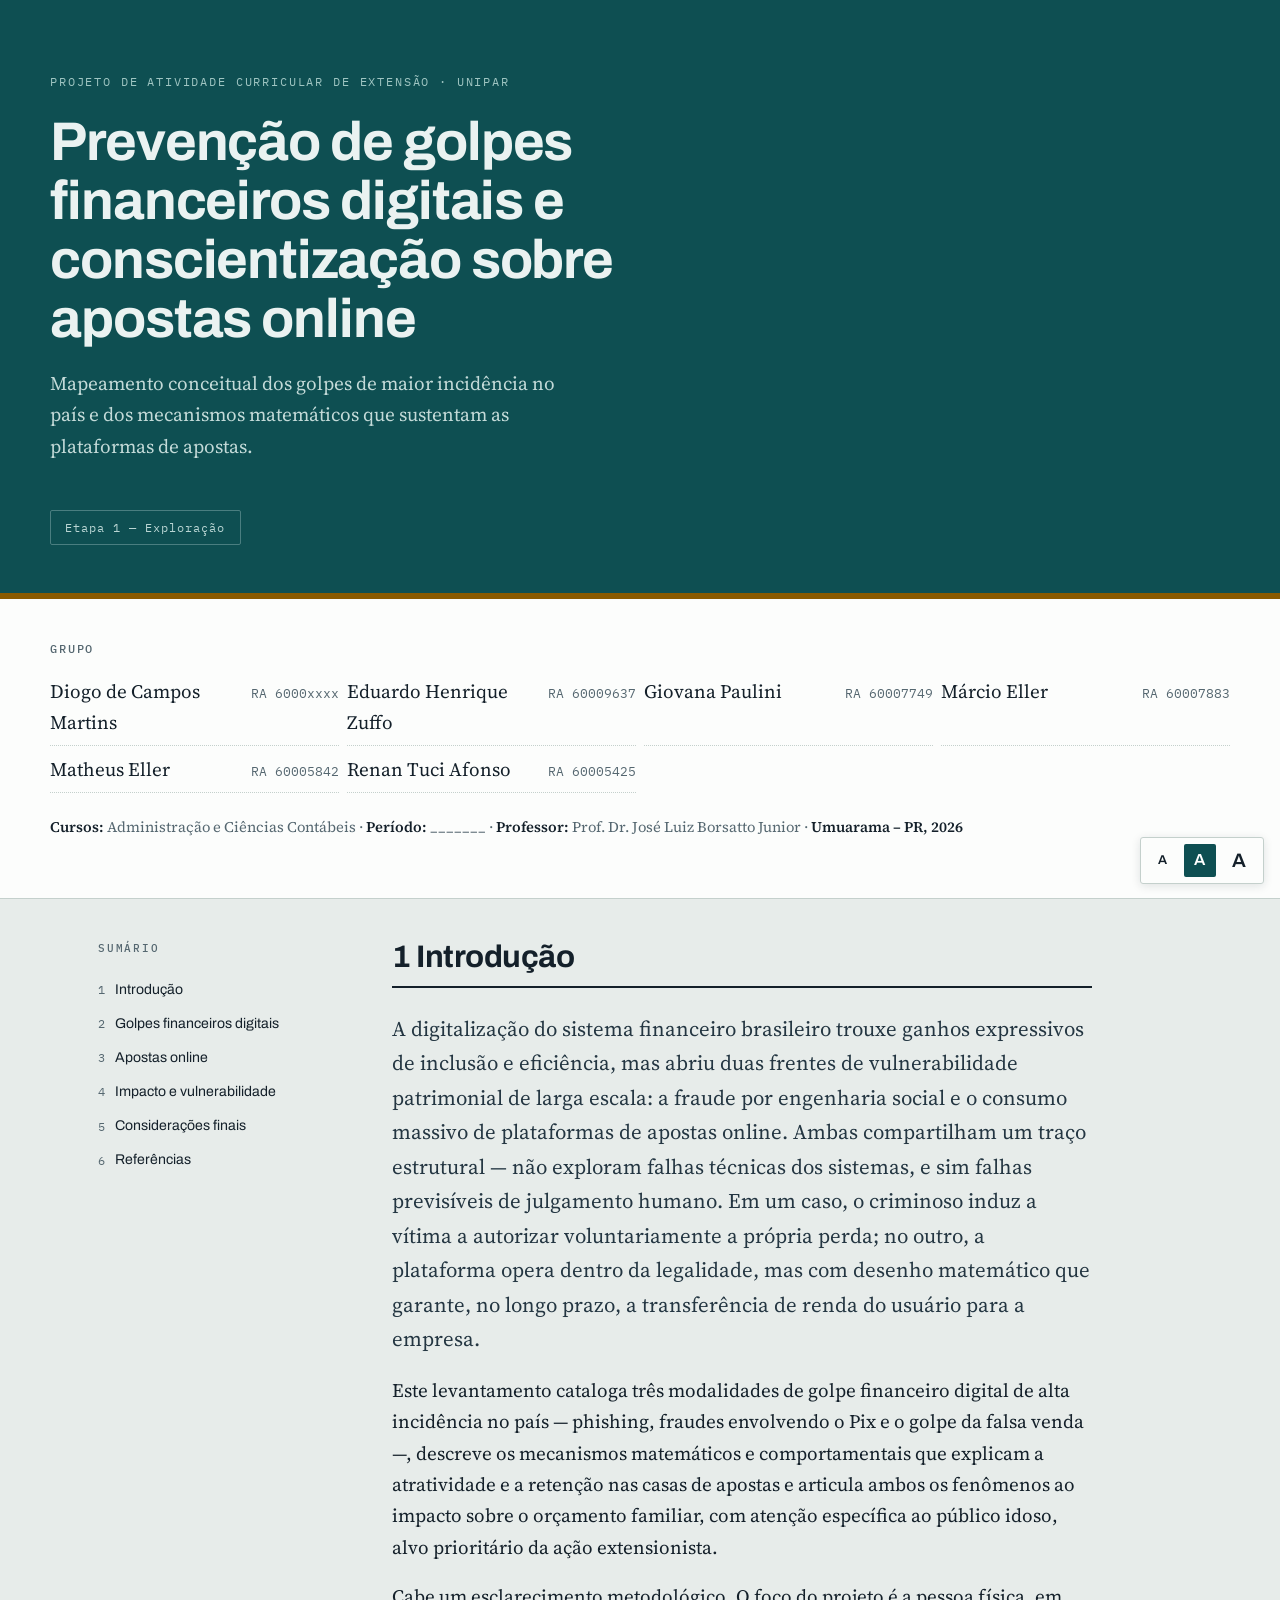
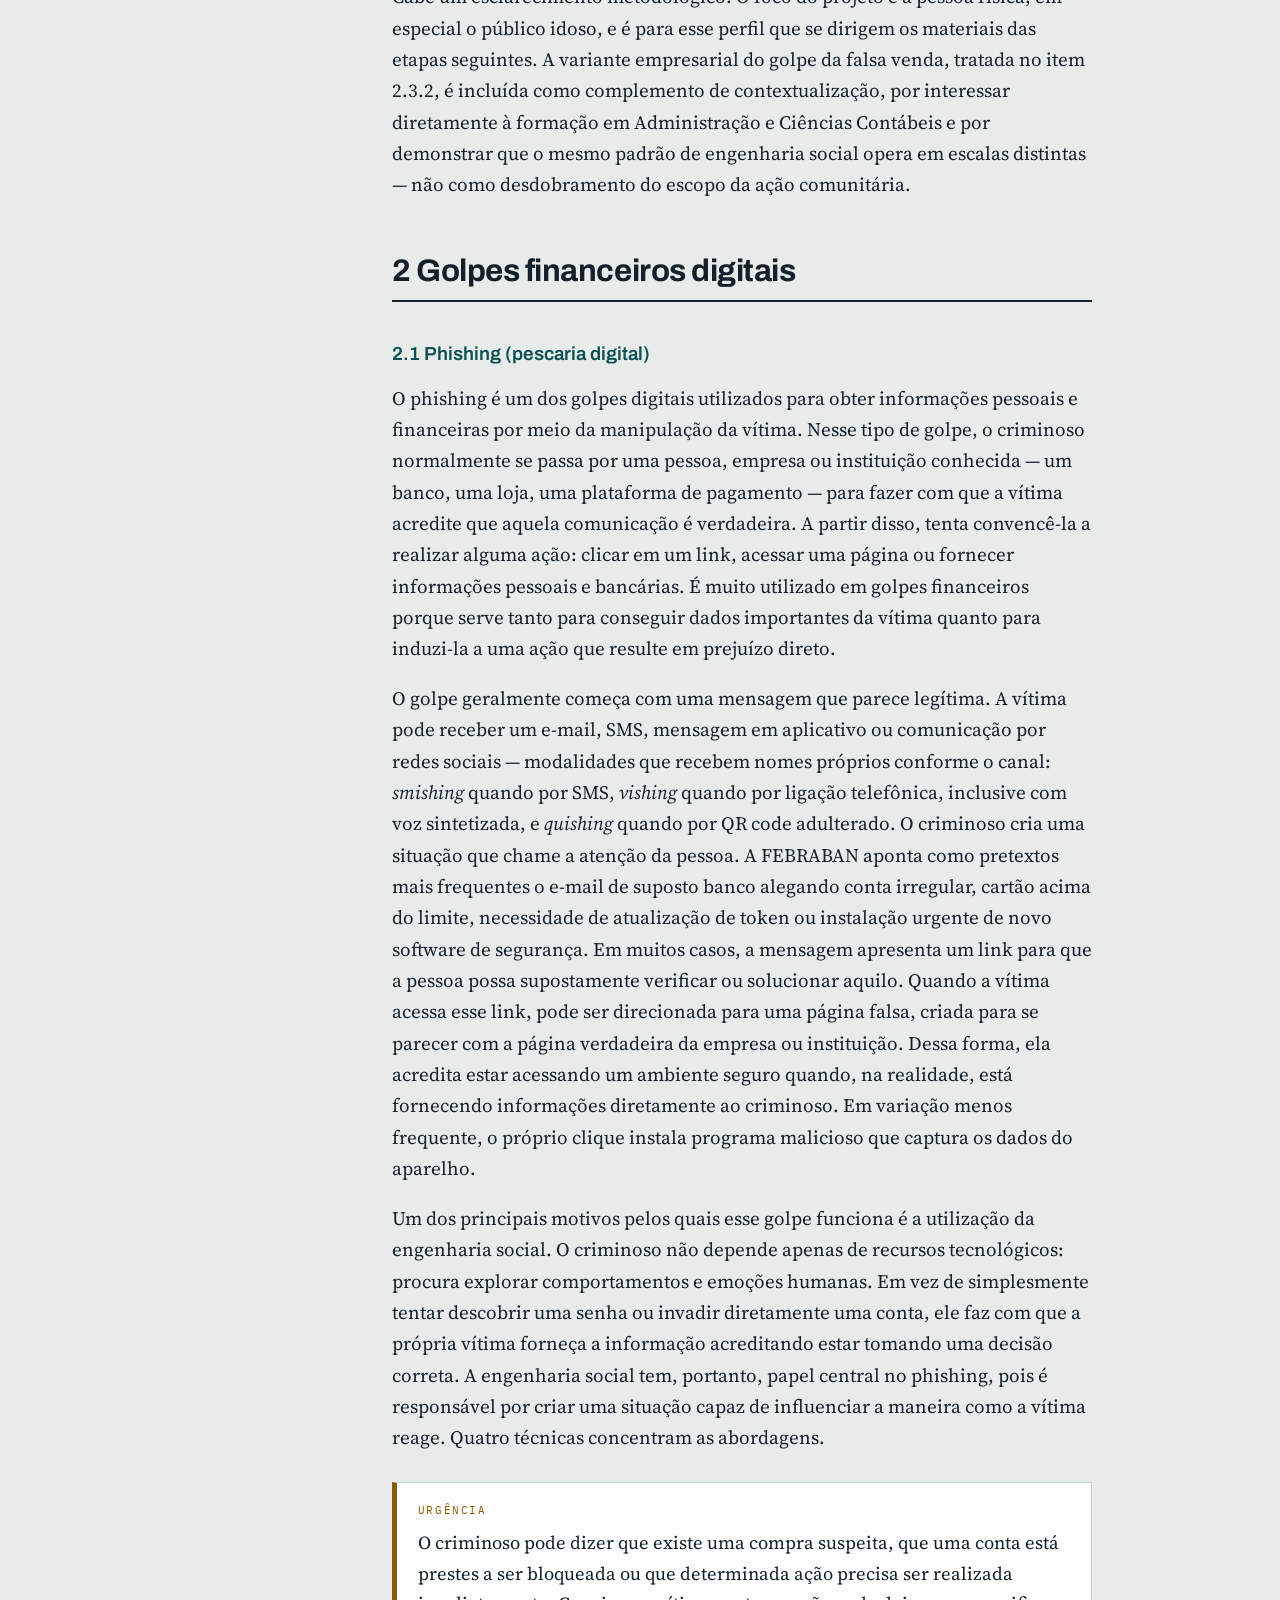
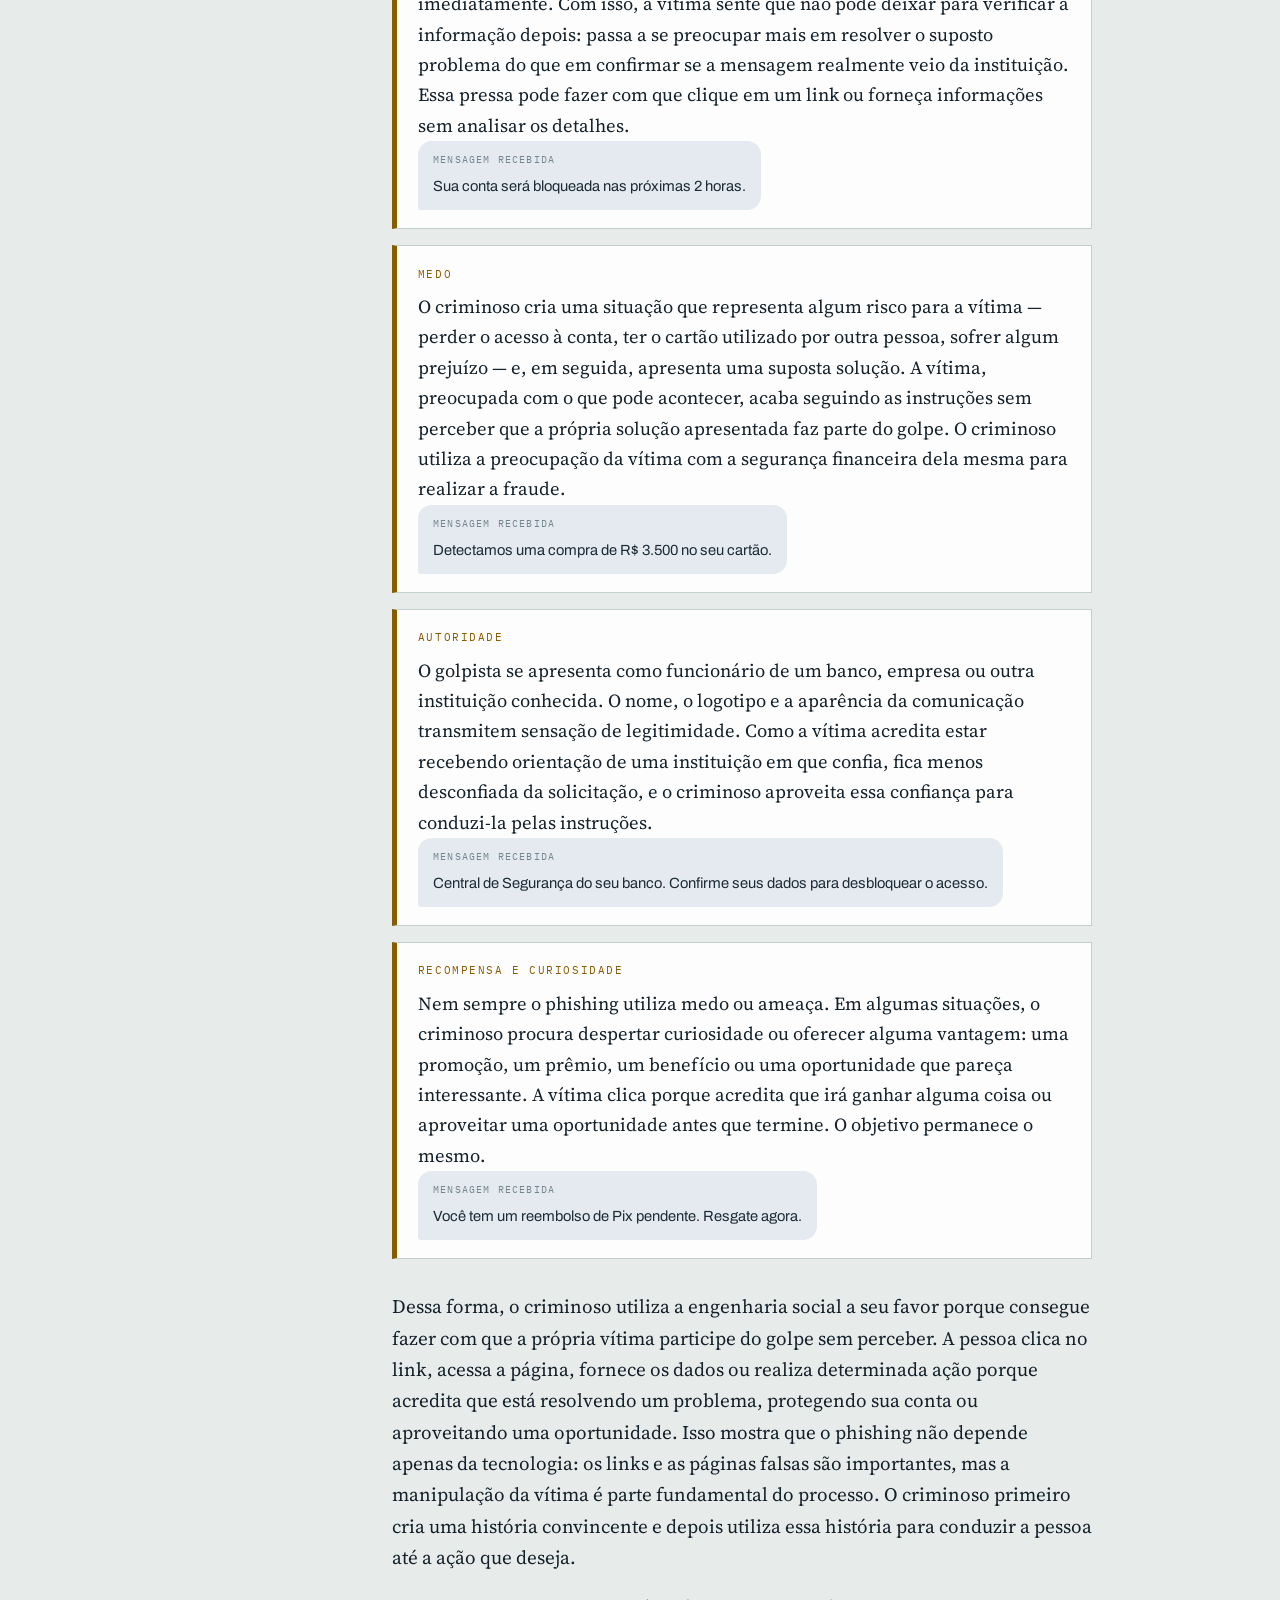
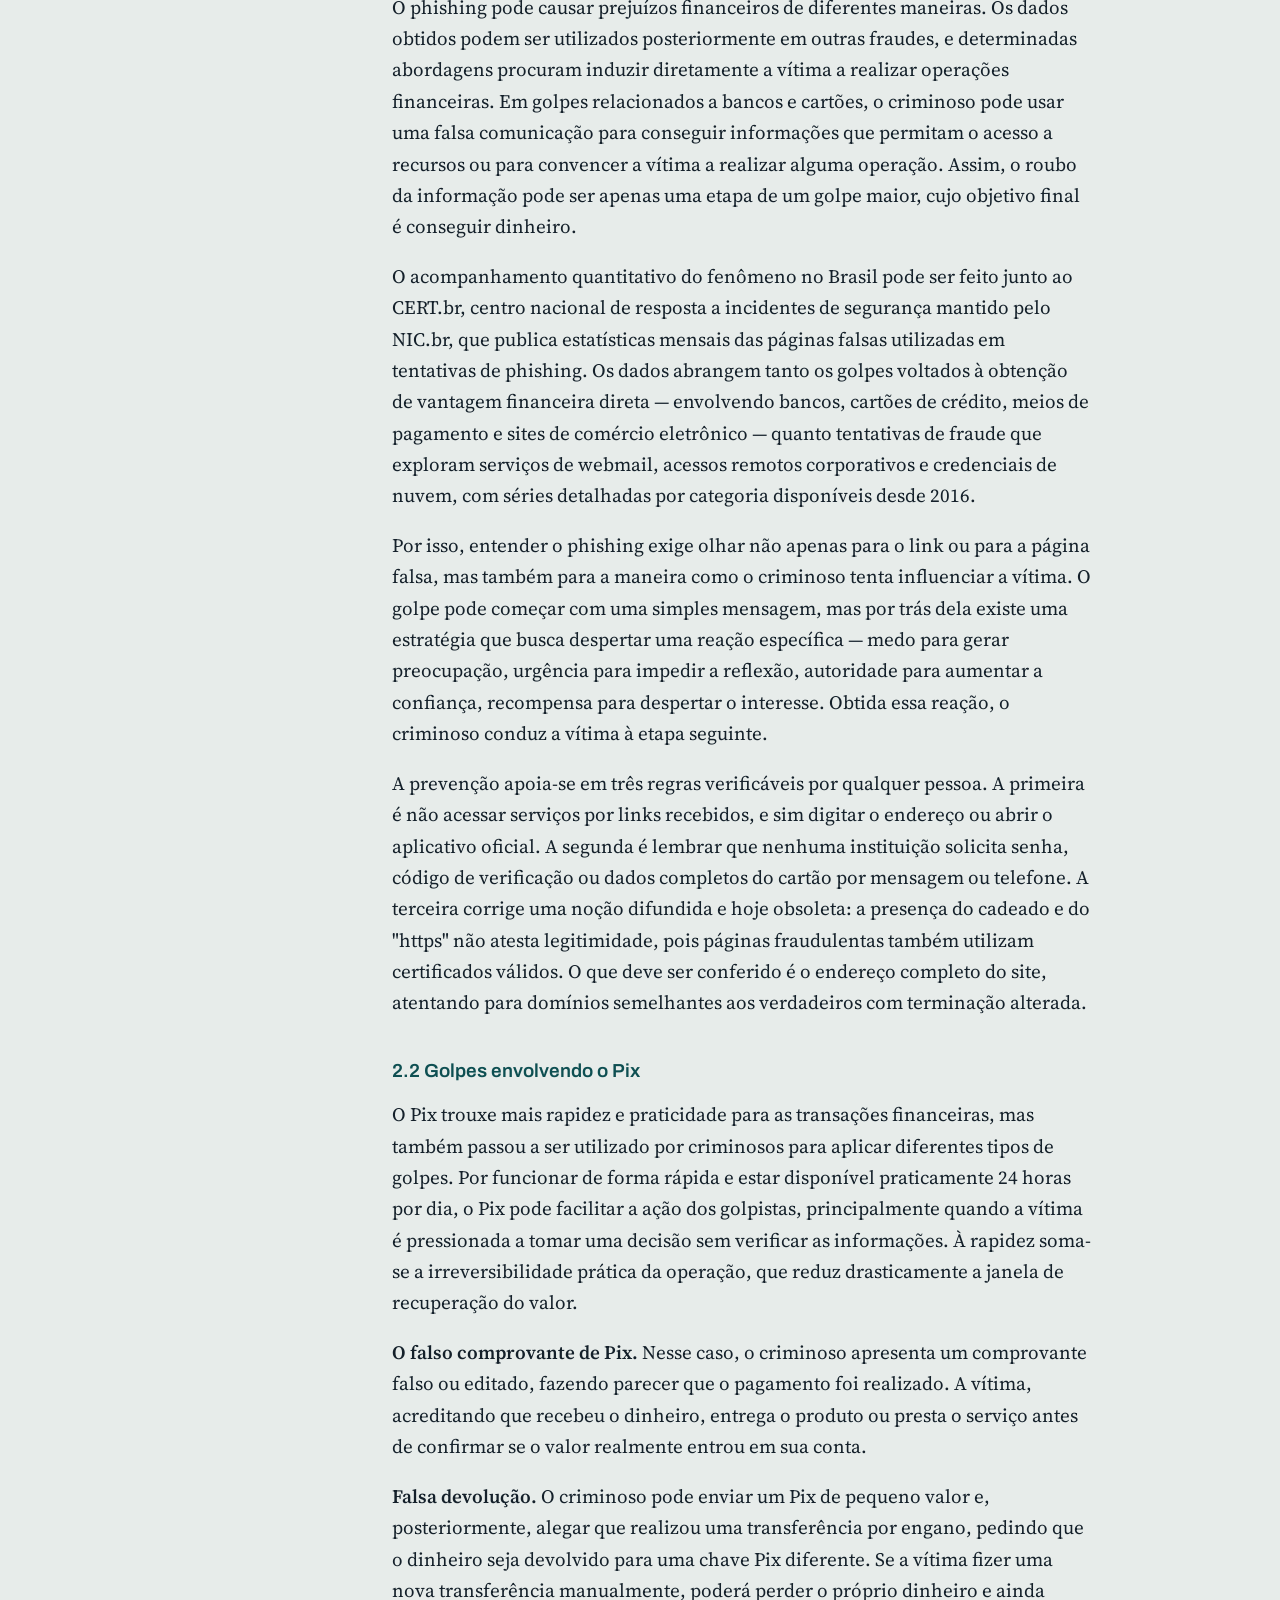
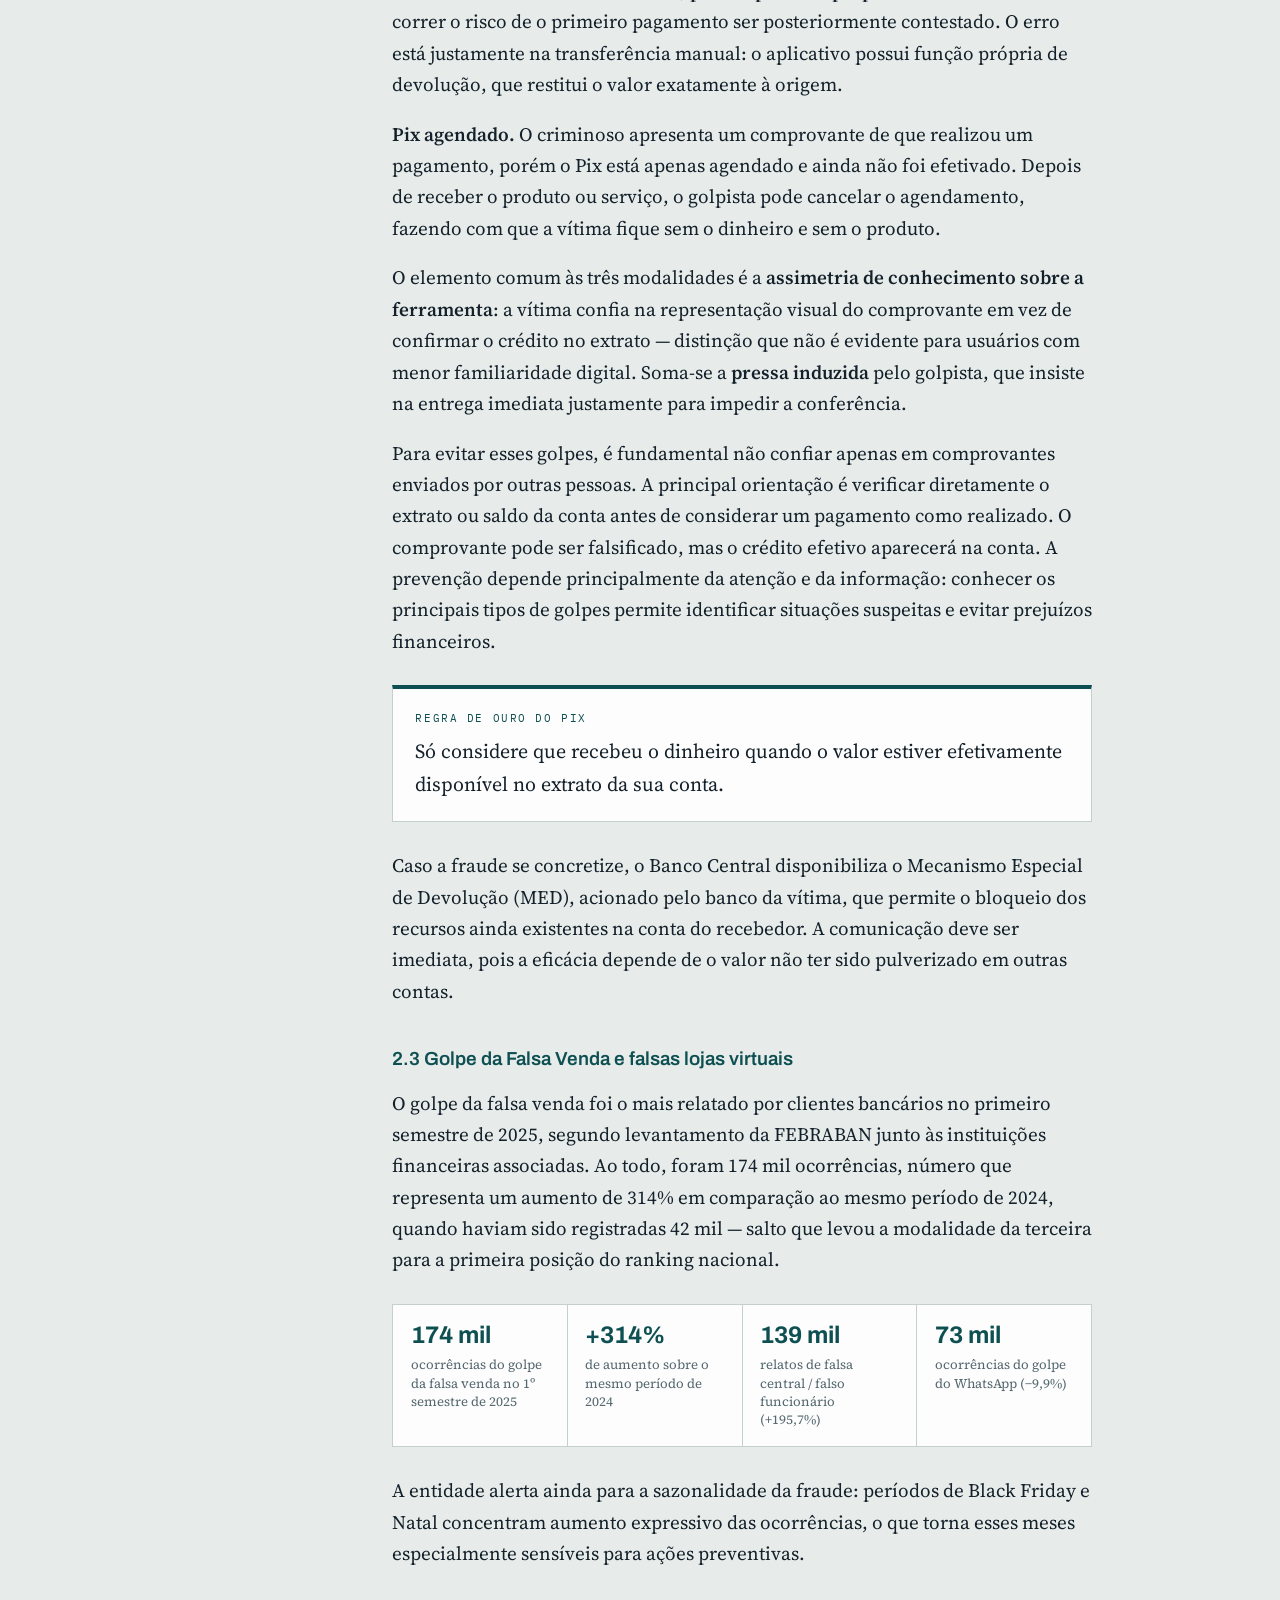
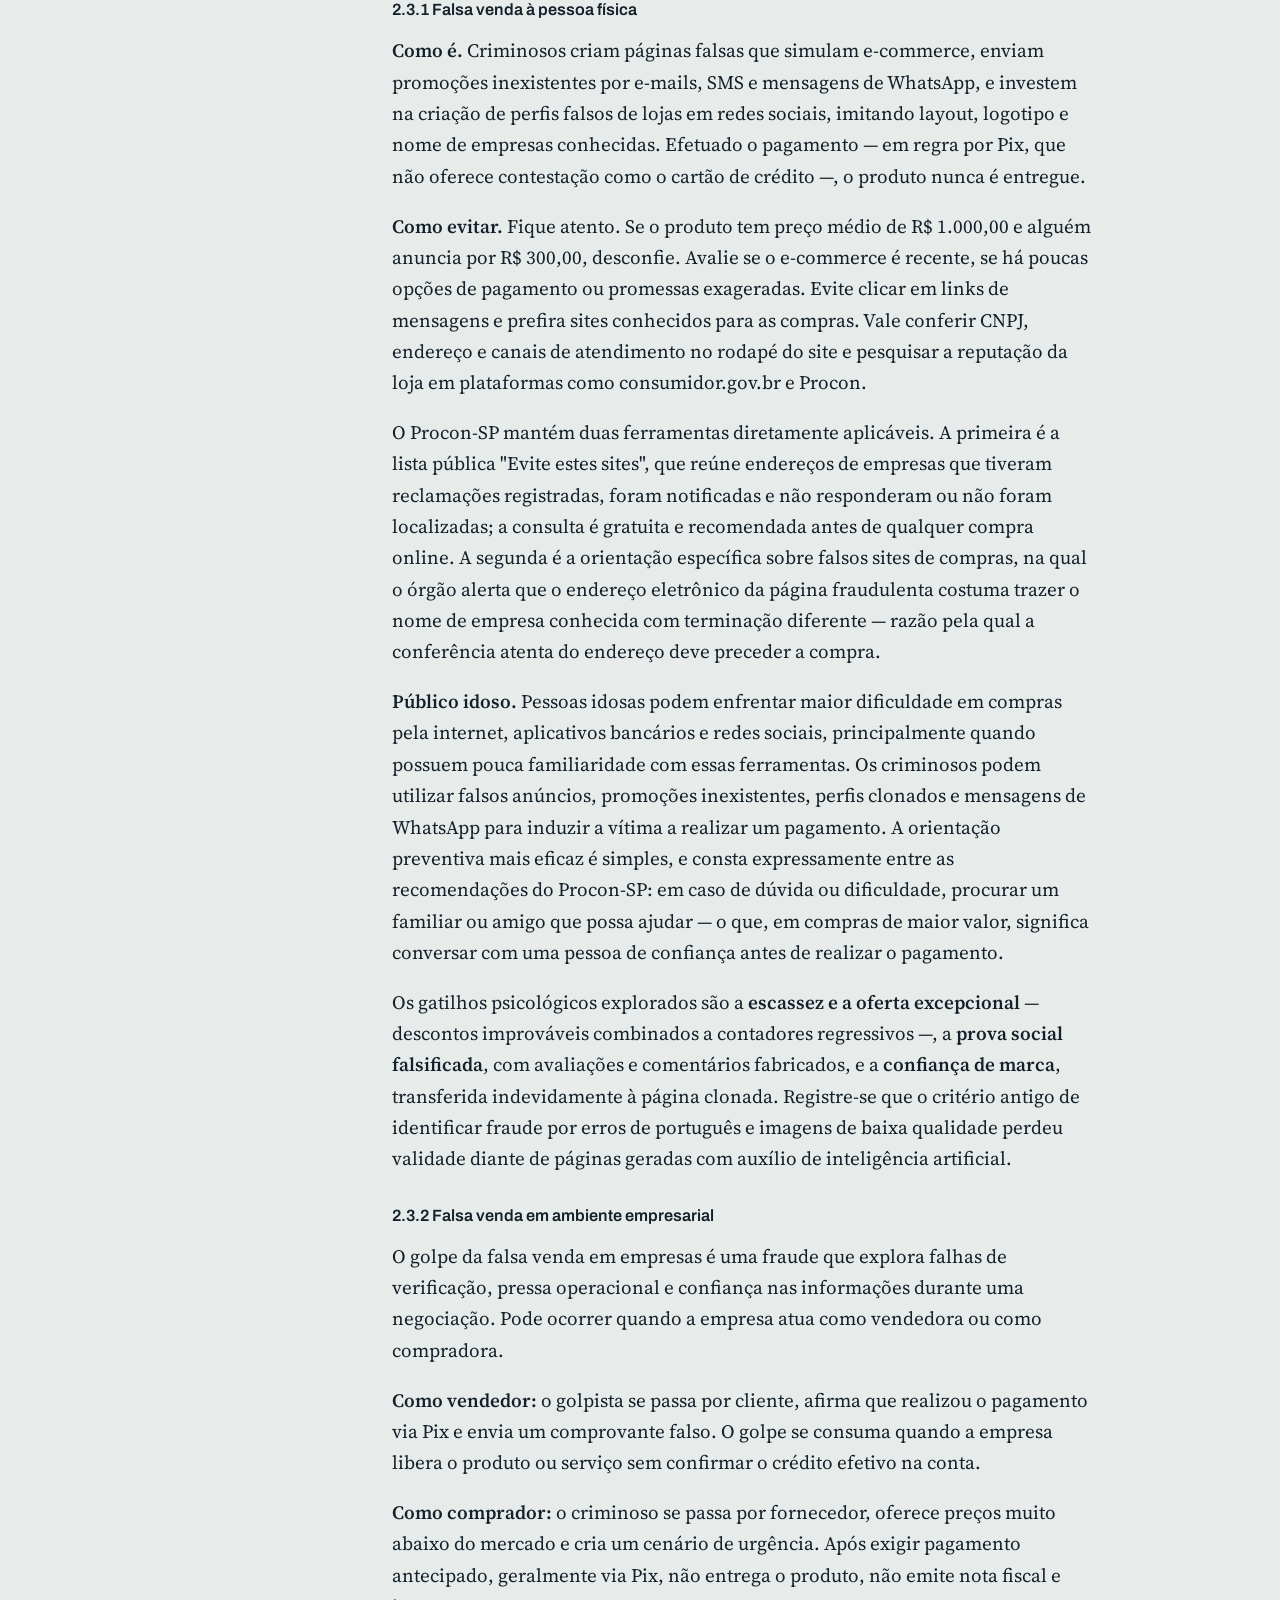
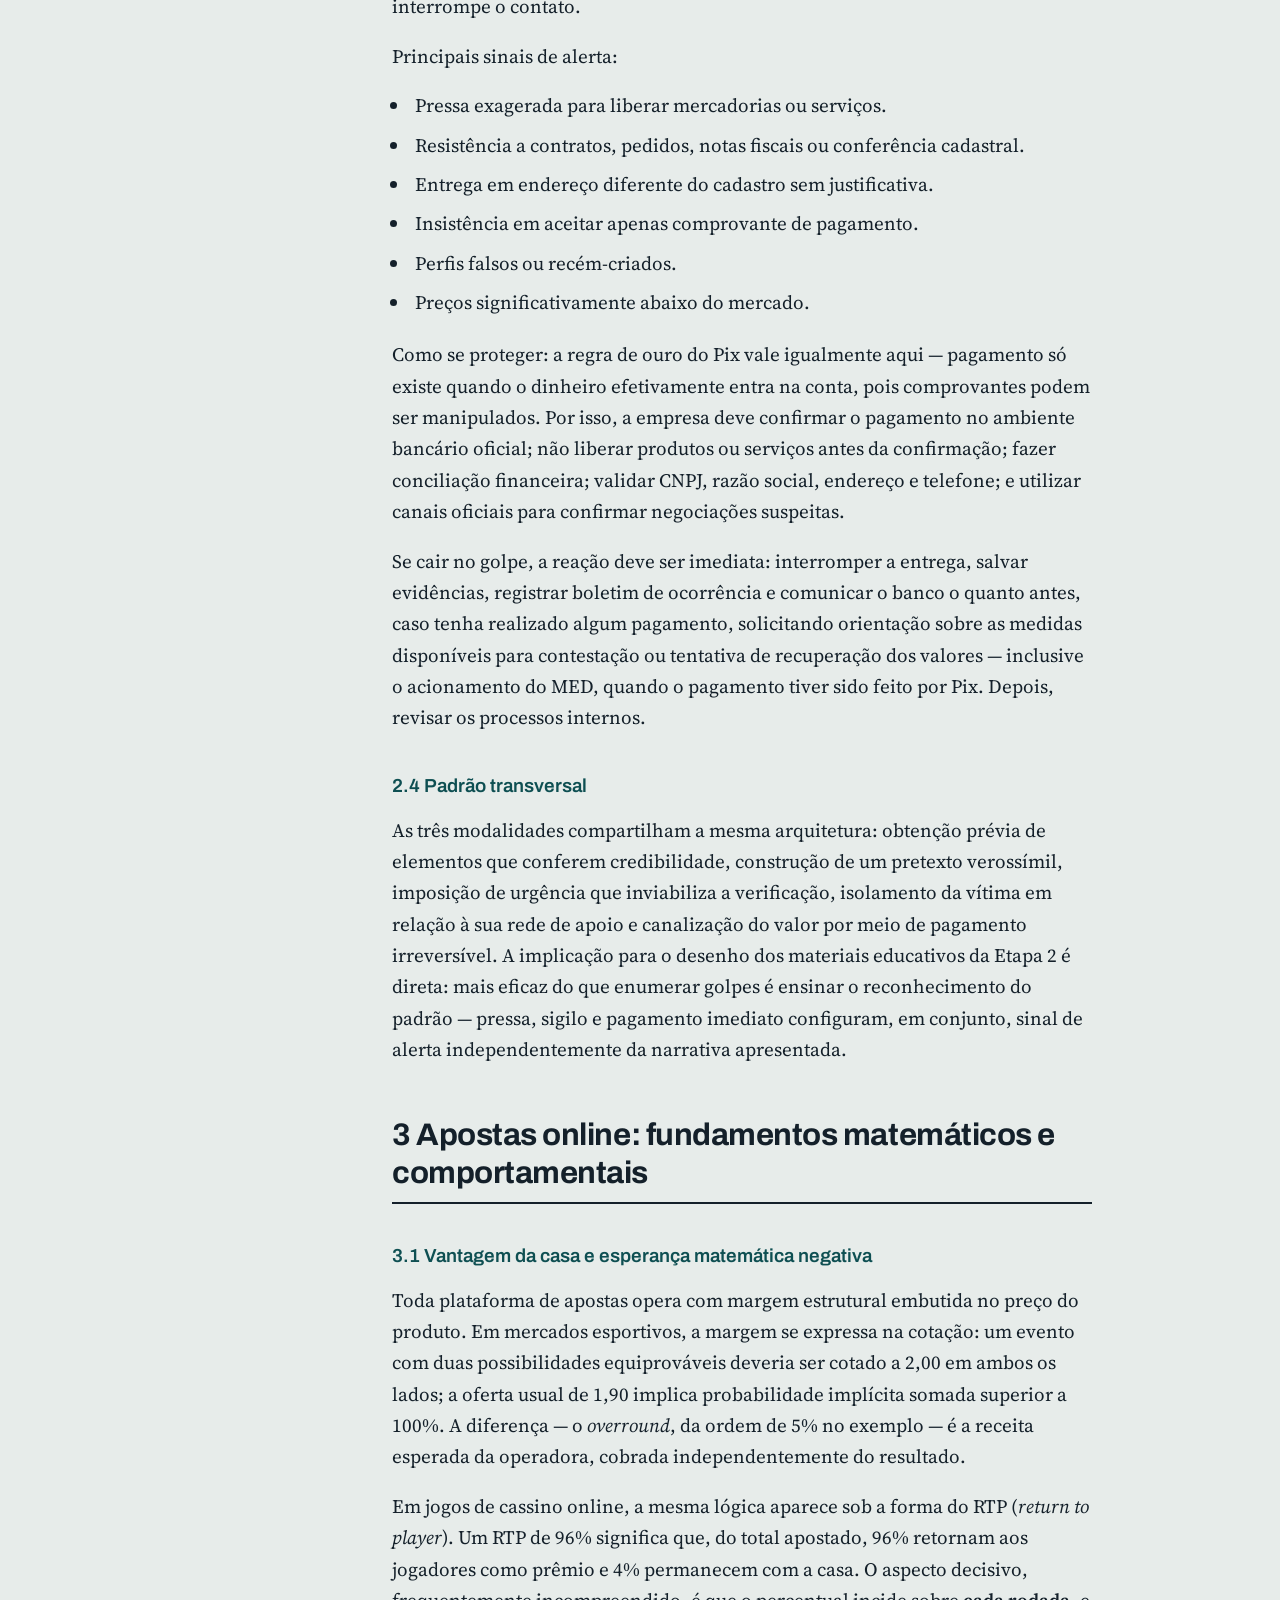
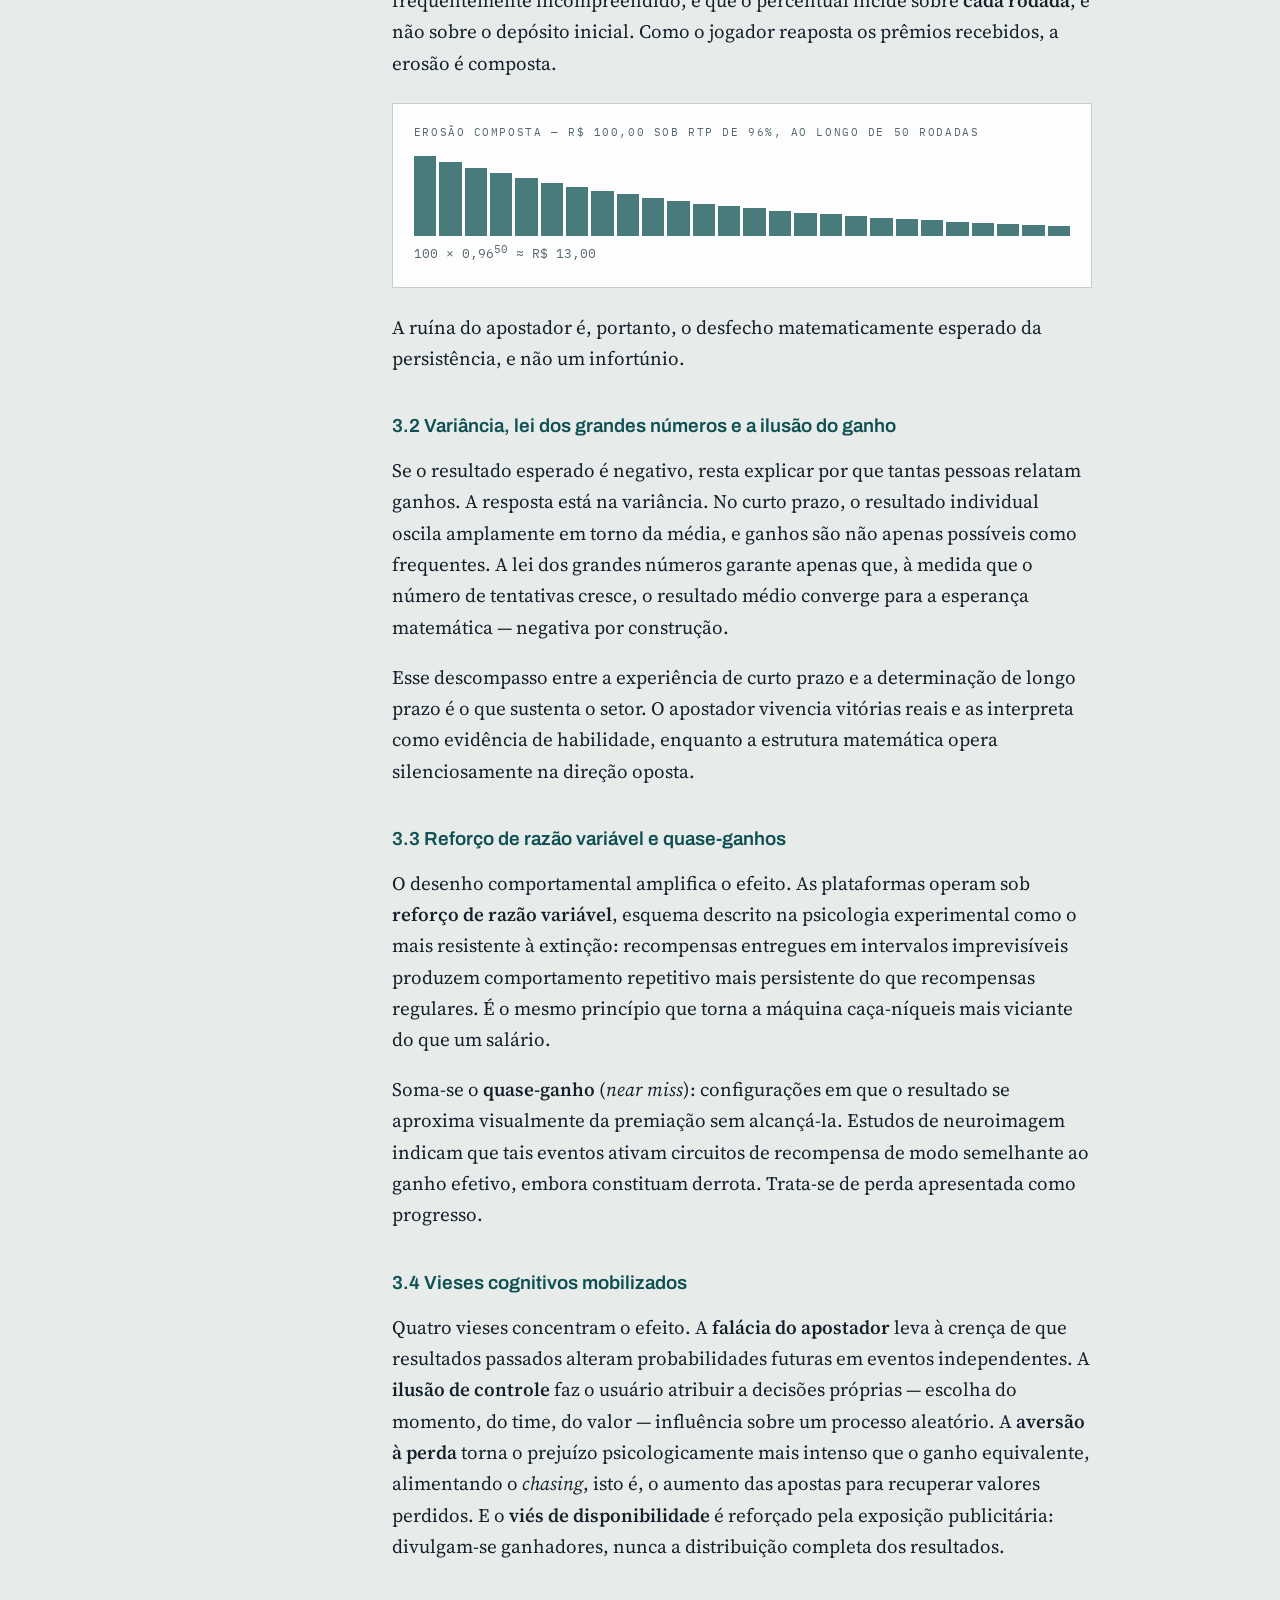
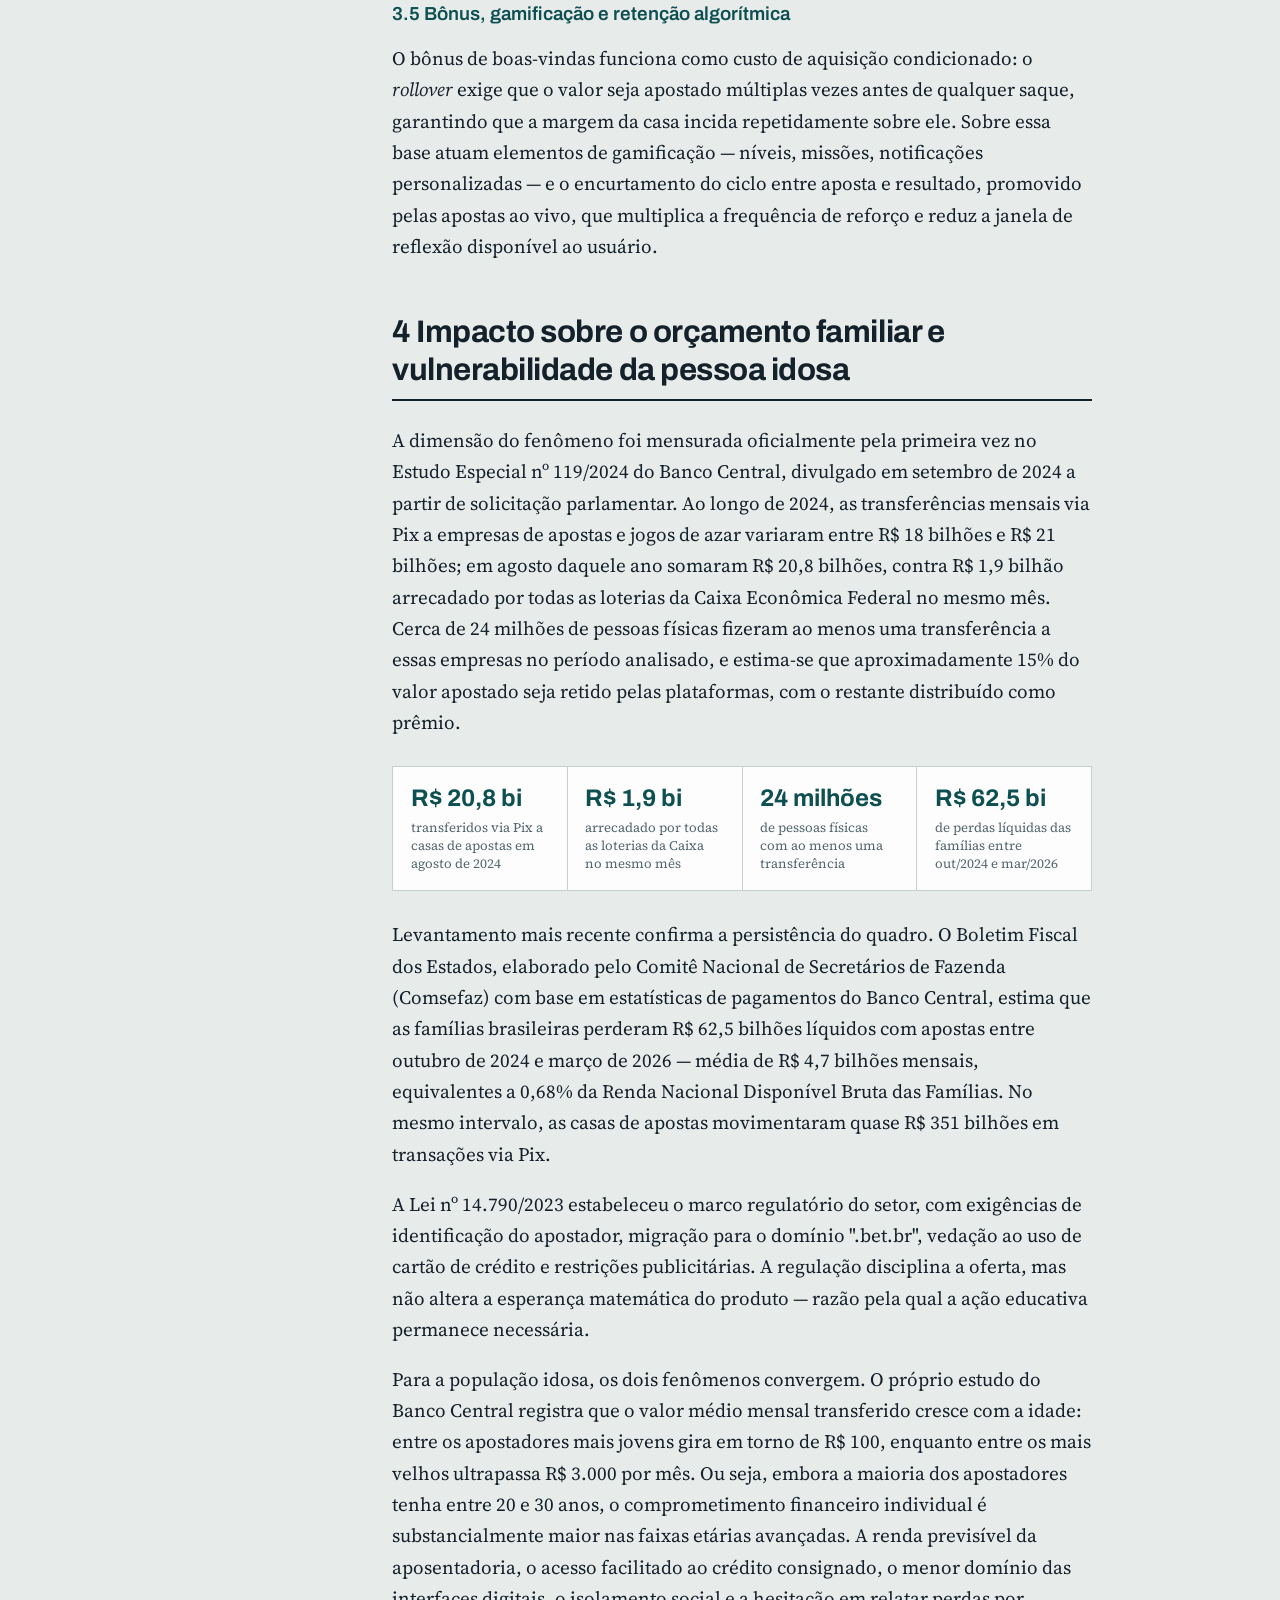
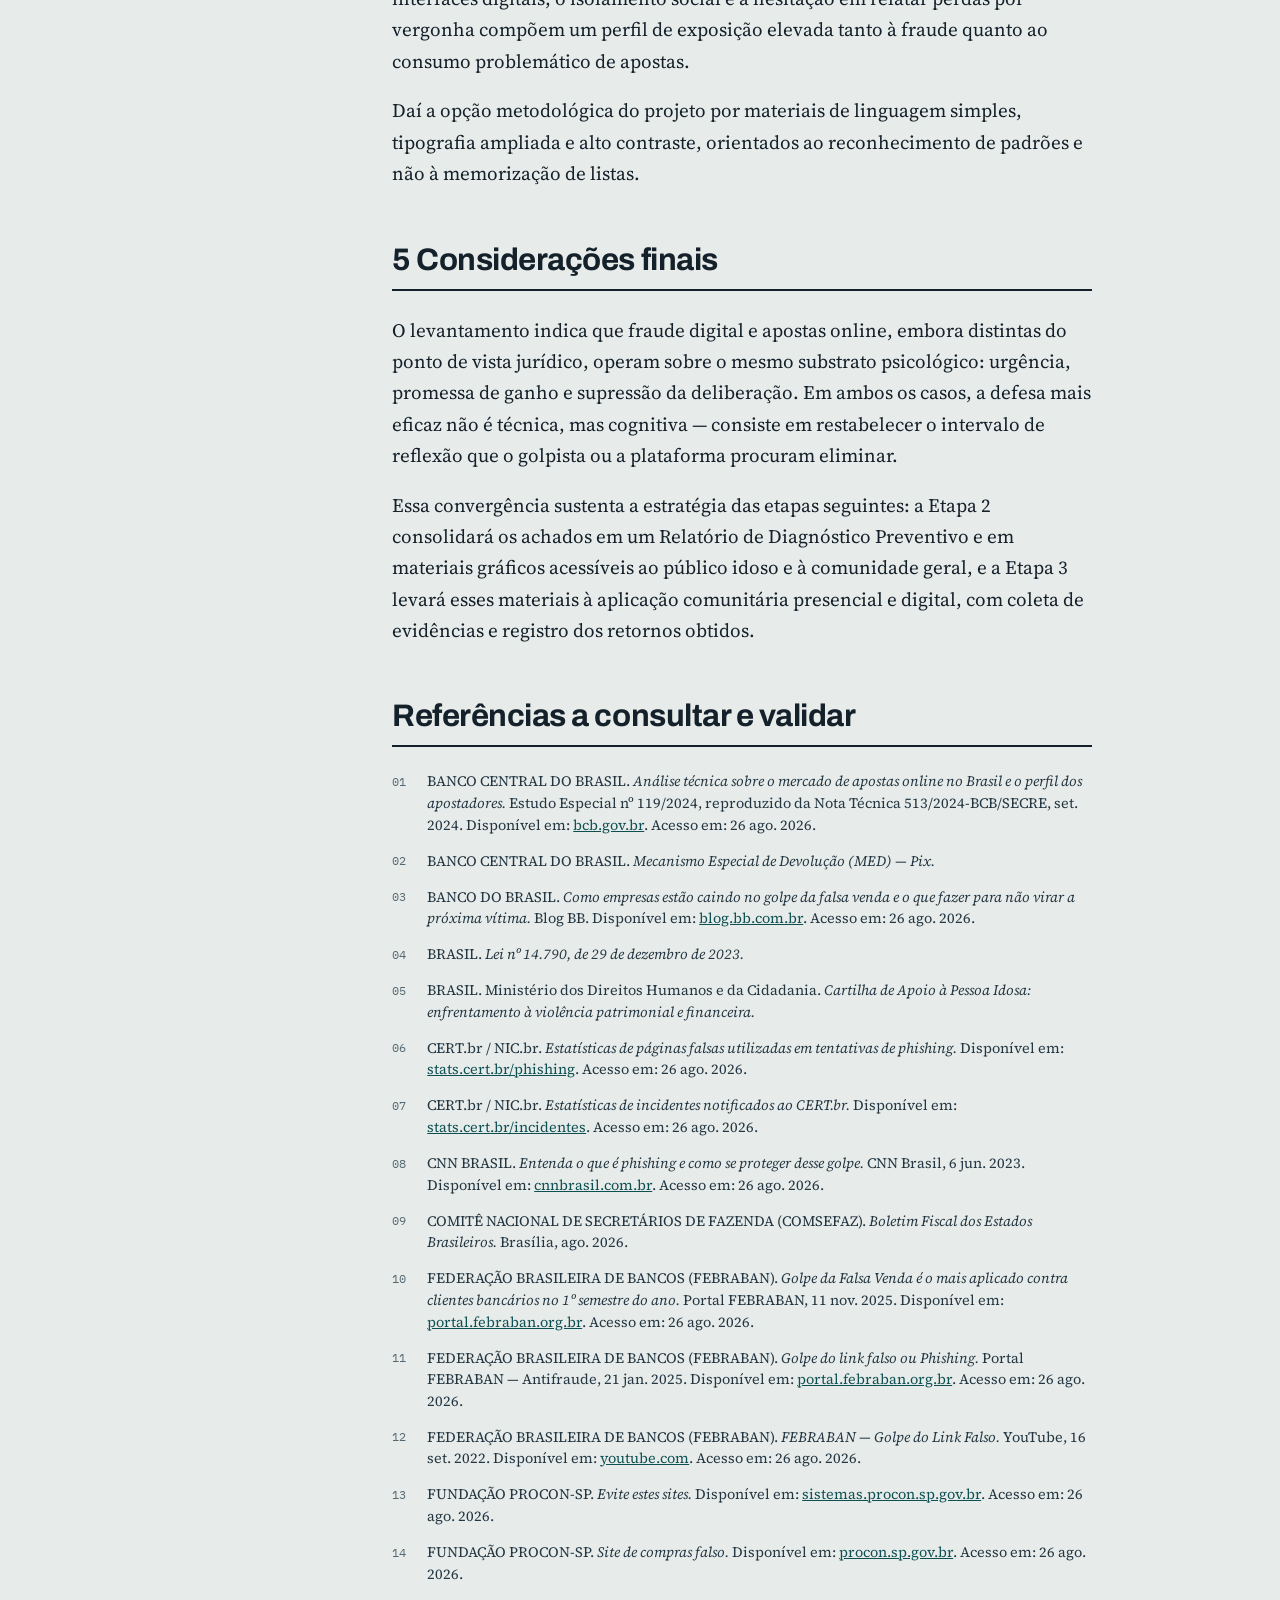
==== index.html @ 8946671f "Create index.html" ====
<!DOCTYPE html>
<html lang="pt-BR">
<head>
<meta charset="UTF-8">
<meta name="viewport" content="width=device-width, initial-scale=1.0">
<title>PACEx — Prevenção de golpes financeiros digitais e conscientização sobre apostas online</title>
<link rel="preconnect" href="https://fonts.googleapis.com">
<link rel="preconnect" href="https://fonts.gstatic.com" crossorigin>
<link href="https://fonts.googleapis.com/css2?family=Archivo:wght@500;600;700&family=Source+Serif+4:opsz,wght@8..60,400;8..60,600&family=IBM+Plex+Mono:wght@400;500&display=swap" rel="stylesheet">
<style>
:root{
  --paper:#E7ECEA;
  --surface:#FCFDFC;
  --ink:#14202A;
  --teal:#0E4F52;
  --ochre:#8A5A00;
  --muted:#556770;
  --line:#C4D0CC;
  --fs:19px;
}
*{box-sizing:border-box;margin:0;padding:0}
html{scroll-behavior:smooth}
@media (prefers-reduced-motion:reduce){html{scroll-behavior:auto}*{animation:none!important;transition:none!important}}
body{
  background:var(--paper);color:var(--ink);
  font-family:"Source Serif 4",Georgia,serif;
  font-size:var(--fs);line-height:1.65;
  -webkit-font-smoothing:antialiased;
}

/* ---------- topo ---------- */
.masthead{
  background:var(--teal);color:#EAF2F1;
  padding:clamp(2.5rem,6vw,4.5rem) clamp(1.25rem,5vw,3rem) clamp(2rem,4vw,3rem);
  border-bottom:6px solid var(--ochre);
}
.masthead-inner{max-width:1180px;margin:0 auto}
.eyebrow{
  font-family:"IBM Plex Mono",monospace;font-size:.72rem;letter-spacing:.16em;
  text-transform:uppercase;color:#9FC5C2;margin-bottom:1.4rem;
}
.masthead h1{
  font-family:Archivo,system-ui,sans-serif;font-weight:700;
  font-size:clamp(1.9rem,5.2vw,3.4rem);line-height:1.08;
  letter-spacing:-.02em;max-width:20ch;
}
.masthead .sub{
  font-size:clamp(1rem,2.2vw,1.2rem);color:#C3DAD8;
  margin-top:1.2rem;max-width:52ch;
}
.stage{
  display:inline-block;margin-top:1.8rem;padding:.4rem .9rem;
  border:1px solid #4A7E80;border-radius:2px;
  font-family:"IBM Plex Mono",monospace;font-size:.78rem;letter-spacing:.08em;
  color:#B9D5D3;
}

/* ---------- grupo ---------- */
.group{
  background:var(--surface);border-bottom:1px solid var(--line);
  padding:clamp(1.75rem,4vw,2.5rem) clamp(1.25rem,5vw,3rem);
}
.group-inner{max-width:1180px;margin:0 auto}
.group h2{
  font-family:"IBM Plex Mono",monospace;font-size:.72rem;font-weight:500;
  letter-spacing:.16em;text-transform:uppercase;color:var(--muted);
  margin-bottom:1.1rem;
}
.roster{list-style:none;display:grid;gap:.5rem .5rem;grid-template-columns:repeat(auto-fill,minmax(255px,1fr))}
.roster li{display:flex;justify-content:space-between;gap:1rem;align-items:baseline;
  border-bottom:1px dotted var(--line);padding-bottom:.4rem}
.roster .ra{font-family:"IBM Plex Mono",monospace;font-size:.82rem;color:var(--muted);white-space:nowrap}
.meta{margin-top:1.4rem;font-size:.92rem;color:var(--muted)}
.meta strong{color:var(--ink);font-weight:600}

/* ---------- layout ---------- */
.shell{max-width:1180px;margin:0 auto;padding:0 clamp(1.25rem,5vw,3rem);
  display:grid;grid-template-columns:230px 1fr;gap:clamp(2rem,5vw,4rem);align-items:start}
@media(max-width:900px){.shell{grid-template-columns:1fr;gap:0}}

nav.toc{position:sticky;top:1.5rem;padding:2.5rem 0;font-family:Archivo,sans-serif}
@media(max-width:900px){nav.toc{position:static;padding:1.75rem 0 .5rem;border-bottom:1px solid var(--line)}}
nav.toc h2{font-family:"IBM Plex Mono",monospace;font-size:.7rem;letter-spacing:.16em;
  text-transform:uppercase;color:var(--muted);margin-bottom:1rem;font-weight:500}
nav.toc ol{list-style:none;counter-reset:t}
nav.toc li{counter-increment:t;margin-bottom:.15rem}
nav.toc a{
  display:flex;gap:.6rem;text-decoration:none;color:var(--ink);
  font-size:.88rem;line-height:1.35;padding:.4rem .5rem .4rem 0;border-radius:2px;
}
nav.toc a::before{content:counter(t);font-family:"IBM Plex Mono",monospace;
  font-size:.72rem;color:var(--muted);padding-top:.15rem}
nav.toc a:hover{color:var(--teal)}
nav.toc a:focus-visible{outline:2px solid var(--teal);outline-offset:2px}

main{padding:2.5rem 0 4rem;max-width:70ch}

/* ---------- tipografia do corpo ---------- */
section{margin-bottom:3.25rem;scroll-margin-top:1.5rem}
h2.sec{
  font-family:Archivo,sans-serif;font-weight:700;
  font-size:clamp(1.45rem,3.4vw,1.95rem);line-height:1.2;letter-spacing:-.015em;
  padding-bottom:.6rem;border-bottom:2px solid var(--ink);margin-bottom:1.5rem;
}
h3.sub{font-family:Archivo,sans-serif;font-weight:600;font-size:1.18rem;
  margin:2.25rem 0 .85rem;color:var(--teal)}
h4.subsub{font-family:Archivo,sans-serif;font-weight:600;font-size:1.02rem;
  margin:1.75rem 0 .7rem}
p{margin-bottom:1.15rem}
p.lead{font-size:1.1em;color:#243642}
strong{font-weight:600}
em{font-style:italic}

ul.plain{margin:0 0 1.3rem 1.15rem}
ul.plain li{margin-bottom:.5rem;padding-left:.3rem}

/* ---------- assinatura: cartões de mensagem ---------- */
.triggers{display:grid;gap:1rem;margin:1.75rem 0 2rem}
.trigger{
  background:var(--surface);border:1px solid var(--line);
  border-left:5px solid var(--ochre);padding:1.15rem 1.3rem;
}
.trigger .tag{
  font-family:"IBM Plex Mono",monospace;font-size:.7rem;letter-spacing:.14em;
  text-transform:uppercase;color:var(--ochre);display:block;margin-bottom:.55rem;
}
.trigger p{margin-bottom:.9rem;font-size:.97em}
.trigger p:last-of-type{margin-bottom:0}
.bubble{
  background:#E4EAF0;border-radius:14px 14px 14px 3px;
  padding:.7rem .95rem;font-family:Archivo,sans-serif;font-size:.92rem;
  color:#1D2B36;display:inline-block;max-width:100%;
}
.bubble::before{
  content:"mensagem recebida";display:block;
  font-family:"IBM Plex Mono",monospace;font-size:.62rem;letter-spacing:.12em;
  text-transform:uppercase;color:#75858F;margin-bottom:.35rem;
}

/* ---------- destaques ---------- */
.rule{
  background:var(--surface);border:1px solid var(--line);border-top:4px solid var(--teal);
  padding:1.25rem 1.4rem;margin:1.75rem 0;
}
.rule .label{font-family:"IBM Plex Mono",monospace;font-size:.7rem;letter-spacing:.14em;
  text-transform:uppercase;color:var(--teal);display:block;margin-bottom:.5rem}
.rule p{margin:0;font-size:1.05em}

.figures{display:grid;grid-template-columns:repeat(auto-fit,minmax(150px,1fr));
  gap:1px;background:var(--line);border:1px solid var(--line);margin:1.75rem 0}
.fig{background:var(--surface);padding:1.1rem}
.fig .n{font-family:Archivo,sans-serif;font-weight:700;font-size:1.5rem;
  color:var(--teal);display:block;line-height:1.1}
.fig .d{font-size:.82rem;color:var(--muted);margin-top:.4rem;display:block;line-height:1.4}

/* erosão RTP */
.decay{margin:1.5rem 0;border:1px solid var(--line);background:var(--surface);padding:1.2rem 1.3rem}
.decay .label{font-family:"IBM Plex Mono",monospace;font-size:.7rem;letter-spacing:.14em;
  text-transform:uppercase;color:var(--muted);display:block;margin-bottom:.9rem}
.bars{display:flex;align-items:flex-end;gap:3px;height:80px}
.bars i{flex:1;background:var(--teal);opacity:.75;display:block}
.decay .cap{font-size:.82rem;color:var(--muted);margin-top:.75rem;
  font-family:"IBM Plex Mono",monospace}

/* ---------- referências ---------- */
.refs{list-style:none;counter-reset:r}
.refs li{counter-increment:r;font-size:.9rem;line-height:1.5;margin-bottom:.9rem;
  padding-left:2.2rem;position:relative;color:#243642}
.refs li::before{content:counter(r,decimal-leading-zero);position:absolute;left:0;top:.1rem;
  font-family:"IBM Plex Mono",monospace;font-size:.72rem;color:var(--muted)}
.refs a{color:var(--teal);word-break:break-word}

/* ---------- controle de texto ---------- */
.a11y{
  position:fixed;right:1rem;bottom:1rem;z-index:50;display:flex;gap:.35rem;
  background:var(--surface);border:1px solid var(--line);padding:.4rem;border-radius:3px;
  box-shadow:0 2px 10px rgba(20,32,42,.12);
}
.a11y button{
  font-family:Archivo,sans-serif;font-weight:600;background:none;border:1px solid transparent;
  color:var(--ink);cursor:pointer;padding:.35rem .6rem;border-radius:2px;line-height:1;
}
.a11y button:hover{background:var(--paper)}
.a11y button[aria-pressed="true"]{background:var(--teal);color:#fff}
.a11y button:focus-visible{outline:2px solid var(--teal);outline-offset:1px}
.a11y .s{font-size:.8rem}.a11y .m{font-size:1rem}.a11y .l{font-size:1.22rem}

footer{border-top:1px solid var(--line);padding:2rem clamp(1.25rem,5vw,3rem) 3rem;
  font-size:.82rem;color:var(--muted)}
footer div{max-width:1180px;margin:0 auto}

@media print{
  .a11y,nav.toc{display:none}
  body{background:#fff;font-size:11pt}
  .shell{grid-template-columns:1fr;display:block}
  .masthead{background:#fff;color:#000;border-bottom:2px solid #000}
  .masthead .sub,.eyebrow{color:#444}
  section{page-break-inside:avoid}
}
</style>
</head>
<body>

<header class="masthead">
  <div class="masthead-inner">
    <div class="eyebrow">Projeto de Atividade Curricular de Extensão · UNIPAR</div>
    <h1>Prevenção de golpes financeiros digitais e conscientização sobre apostas online</h1>
    <p class="sub">Mapeamento conceitual dos golpes de maior incidência no país e dos mecanismos matemáticos que sustentam as plataformas de apostas.</p>
    <span class="stage">Etapa 1 — Exploração</span>
  </div>
</header>

<div class="group">
  <div class="group-inner">
    <h2>Grupo</h2>
    <ul class="roster">
      <li><span>Diogo de Campos Martins</span><span class="ra">RA 6000xxxx</span></li>
      <li><span>Eduardo Henrique Zuffo</span><span class="ra">RA 60009637</span></li>
      <li><span>Giovana Paulini</span><span class="ra">RA 60007749</span></li>
      <li><span>Márcio Eller</span><span class="ra">RA 60007883</span></li>
      <li><span>Matheus Eller</span><span class="ra">RA 60005842</span></li>
      <li><span>Renan Tuci Afonso</span><span class="ra">RA 60005425</span></li>
    </ul>
    <p class="meta"><strong>Cursos:</strong> Administração e Ciências Contábeis · <strong>Período:</strong> _______ · <strong>Professor:</strong> Prof. Dr. José Luiz Borsatto Junior · <strong>Umuarama – PR, 2026</strong></p>
  </div>
</div>

<div class="shell">
  <nav class="toc" aria-label="Sumário">
    <h2>Sumário</h2>
    <ol>
      <li><a href="#s1">Introdução</a></li>
      <li><a href="#s2">Golpes financeiros digitais</a></li>
      <li><a href="#s3">Apostas online</a></li>
      <li><a href="#s4">Impacto e vulnerabilidade</a></li>
      <li><a href="#s5">Considerações finais</a></li>
      <li><a href="#refs">Referências</a></li>
    </ol>
  </nav>

  <main>

    <section id="s1">
      <h2 class="sec">1 Introdução</h2>
      <p class="lead">A digitalização do sistema financeiro brasileiro trouxe ganhos expressivos de inclusão e eficiência, mas abriu duas frentes de vulnerabilidade patrimonial de larga escala: a fraude por engenharia social e o consumo massivo de plataformas de apostas online. Ambas compartilham um traço estrutural — não exploram falhas técnicas dos sistemas, e sim falhas previsíveis de julgamento humano. Em um caso, o criminoso induz a vítima a autorizar voluntariamente a própria perda; no outro, a plataforma opera dentro da legalidade, mas com desenho matemático que garante, no longo prazo, a transferência de renda do usuário para a empresa.</p>
      <p>Este levantamento cataloga três modalidades de golpe financeiro digital de alta incidência no país — phishing, fraudes envolvendo o Pix e o golpe da falsa venda —, descreve os mecanismos matemáticos e comportamentais que explicam a atratividade e a retenção nas casas de apostas e articula ambos os fenômenos ao impacto sobre o orçamento familiar, com atenção específica ao público idoso, alvo prioritário da ação extensionista.</p>
      <p>Cabe um esclarecimento metodológico. O foco do projeto é a pessoa física, em especial o público idoso, e é para esse perfil que se dirigem os materiais das etapas seguintes. A variante empresarial do golpe da falsa venda, tratada no item 2.3.2, é incluída como complemento de contextualização, por interessar diretamente à formação em Administração e Ciências Contábeis e por demonstrar que o mesmo padrão de engenharia social opera em escalas distintas — não como desdobramento do escopo da ação comunitária.</p>
    </section>

    <section id="s2">
      <h2 class="sec">2 Golpes financeiros digitais</h2>

      <h3 class="sub">2.1 Phishing (pescaria digital)</h3>
      <p>O phishing é um dos golpes digitais utilizados para obter informações pessoais e financeiras por meio da manipulação da vítima. Nesse tipo de golpe, o criminoso normalmente se passa por uma pessoa, empresa ou instituição conhecida — um banco, uma loja, uma plataforma de pagamento — para fazer com que a vítima acredite que aquela comunicação é verdadeira. A partir disso, tenta convencê-la a realizar alguma ação: clicar em um link, acessar uma página ou fornecer informações pessoais e bancárias. É muito utilizado em golpes financeiros porque serve tanto para conseguir dados importantes da vítima quanto para induzi-la a uma ação que resulte em prejuízo direto.</p>
      <p>O golpe geralmente começa com uma mensagem que parece legítima. A vítima pode receber um e-mail, SMS, mensagem em aplicativo ou comunicação por redes sociais — modalidades que recebem nomes próprios conforme o canal: <em>smishing</em> quando por SMS, <em>vishing</em> quando por ligação telefônica, inclusive com voz sintetizada, e <em>quishing</em> quando por QR code adulterado. O criminoso cria uma situação que chame a atenção da pessoa. A FEBRABAN aponta como pretextos mais frequentes o e-mail de suposto banco alegando conta irregular, cartão acima do limite, necessidade de atualização de token ou instalação urgente de novo software de segurança. Em muitos casos, a mensagem apresenta um link para que a pessoa possa supostamente verificar ou solucionar aquilo. Quando a vítima acessa esse link, pode ser direcionada para uma página falsa, criada para se parecer com a página verdadeira da empresa ou instituição. Dessa forma, ela acredita estar acessando um ambiente seguro quando, na realidade, está fornecendo informações diretamente ao criminoso. Em variação menos frequente, o próprio clique instala programa malicioso que captura os dados do aparelho.</p>
      <p>Um dos principais motivos pelos quais esse golpe funciona é a utilização da engenharia social. O criminoso não depende apenas de recursos tecnológicos: procura explorar comportamentos e emoções humanas. Em vez de simplesmente tentar descobrir uma senha ou invadir diretamente uma conta, ele faz com que a própria vítima forneça a informação acreditando estar tomando uma decisão correta. A engenharia social tem, portanto, papel central no phishing, pois é responsável por criar uma situação capaz de influenciar a maneira como a vítima reage. Quatro técnicas concentram as abordagens.</p>

      <div class="triggers">
        <div class="trigger">
          <span class="tag">Urgência</span>
          <p>O criminoso pode dizer que existe uma compra suspeita, que uma conta está prestes a ser bloqueada ou que determinada ação precisa ser realizada imediatamente. Com isso, a vítima sente que não pode deixar para verificar a informação depois: passa a se preocupar mais em resolver o suposto problema do que em confirmar se a mensagem realmente veio da instituição. Essa pressa pode fazer com que clique em um link ou forneça informações sem analisar os detalhes.</p>
          <span class="bubble">Sua conta será bloqueada nas próximas 2 horas.</span>
        </div>
        <div class="trigger">
          <span class="tag">Medo</span>
          <p>O criminoso cria uma situação que representa algum risco para a vítima — perder o acesso à conta, ter o cartão utilizado por outra pessoa, sofrer algum prejuízo — e, em seguida, apresenta uma suposta solução. A vítima, preocupada com o que pode acontecer, acaba seguindo as instruções sem perceber que a própria solução apresentada faz parte do golpe. O criminoso utiliza a preocupação da vítima com a segurança financeira dela mesma para realizar a fraude.</p>
          <span class="bubble">Detectamos uma compra de R$ 3.500 no seu cartão.</span>
        </div>
        <div class="trigger">
          <span class="tag">Autoridade</span>
          <p>O golpista se apresenta como funcionário de um banco, empresa ou outra instituição conhecida. O nome, o logotipo e a aparência da comunicação transmitem sensação de legitimidade. Como a vítima acredita estar recebendo orientação de uma instituição em que confia, fica menos desconfiada da solicitação, e o criminoso aproveita essa confiança para conduzi-la pelas instruções.</p>
          <span class="bubble">Central de Segurança do seu banco. Confirme seus dados para desbloquear o acesso.</span>
        </div>
        <div class="trigger">
          <span class="tag">Recompensa e curiosidade</span>
          <p>Nem sempre o phishing utiliza medo ou ameaça. Em algumas situações, o criminoso procura despertar curiosidade ou oferecer alguma vantagem: uma promoção, um prêmio, um benefício ou uma oportunidade que pareça interessante. A vítima clica porque acredita que irá ganhar alguma coisa ou aproveitar uma oportunidade antes que termine. O objetivo permanece o mesmo.</p>
          <span class="bubble">Você tem um reembolso de Pix pendente. Resgate agora.</span>
        </div>
      </div>

      <p>Dessa forma, o criminoso utiliza a engenharia social a seu favor porque consegue fazer com que a própria vítima participe do golpe sem perceber. A pessoa clica no link, acessa a página, fornece os dados ou realiza determinada ação porque acredita que está resolvendo um problema, protegendo sua conta ou aproveitando uma oportunidade. Isso mostra que o phishing não depende apenas da tecnologia: os links e as páginas falsas são importantes, mas a manipulação da vítima é parte fundamental do processo. O criminoso primeiro cria uma história convincente e depois utiliza essa história para conduzir a pessoa até a ação que deseja.</p>
      <p>O phishing pode causar prejuízos financeiros de diferentes maneiras. Os dados obtidos podem ser utilizados posteriormente em outras fraudes, e determinadas abordagens procuram induzir diretamente a vítima a realizar operações financeiras. Em golpes relacionados a bancos e cartões, o criminoso pode usar uma falsa comunicação para conseguir informações que permitam o acesso a recursos ou para convencer a vítima a realizar alguma operação. Assim, o roubo da informação pode ser apenas uma etapa de um golpe maior, cujo objetivo final é conseguir dinheiro.</p>
      <p>O acompanhamento quantitativo do fenômeno no Brasil pode ser feito junto ao CERT.br, centro nacional de resposta a incidentes de segurança mantido pelo NIC.br, que publica estatísticas mensais das páginas falsas utilizadas em tentativas de phishing. Os dados abrangem tanto os golpes voltados à obtenção de vantagem financeira direta — envolvendo bancos, cartões de crédito, meios de pagamento e sites de comércio eletrônico — quanto tentativas de fraude que exploram serviços de webmail, acessos remotos corporativos e credenciais de nuvem, com séries detalhadas por categoria disponíveis desde 2016.</p>
      <p>Por isso, entender o phishing exige olhar não apenas para o link ou para a página falsa, mas também para a maneira como o criminoso tenta influenciar a vítima. O golpe pode começar com uma simples mensagem, mas por trás dela existe uma estratégia que busca despertar uma reação específica — medo para gerar preocupação, urgência para impedir a reflexão, autoridade para aumentar a confiança, recompensa para despertar o interesse. Obtida essa reação, o criminoso conduz a vítima à etapa seguinte.</p>
      <p>A prevenção apoia-se em três regras verificáveis por qualquer pessoa. A primeira é não acessar serviços por links recebidos, e sim digitar o endereço ou abrir o aplicativo oficial. A segunda é lembrar que nenhuma instituição solicita senha, código de verificação ou dados completos do cartão por mensagem ou telefone. A terceira corrige uma noção difundida e hoje obsoleta: a presença do cadeado e do "https" não atesta legitimidade, pois páginas fraudulentas também utilizam certificados válidos. O que deve ser conferido é o endereço completo do site, atentando para domínios semelhantes aos verdadeiros com terminação alterada.</p>

      <h3 class="sub">2.2 Golpes envolvendo o Pix</h3>
      <p>O Pix trouxe mais rapidez e praticidade para as transações financeiras, mas também passou a ser utilizado por criminosos para aplicar diferentes tipos de golpes. Por funcionar de forma rápida e estar disponível praticamente 24 horas por dia, o Pix pode facilitar a ação dos golpistas, principalmente quando a vítima é pressionada a tomar uma decisão sem verificar as informações. À rapidez soma-se a irreversibilidade prática da operação, que reduz drasticamente a janela de recuperação do valor.</p>
      <p><strong>O falso comprovante de Pix.</strong> Nesse caso, o criminoso apresenta um comprovante falso ou editado, fazendo parecer que o pagamento foi realizado. A vítima, acreditando que recebeu o dinheiro, entrega o produto ou presta o serviço antes de confirmar se o valor realmente entrou em sua conta.</p>
      <p><strong>Falsa devolução.</strong> O criminoso pode enviar um Pix de pequeno valor e, posteriormente, alegar que realizou uma transferência por engano, pedindo que o dinheiro seja devolvido para uma chave Pix diferente. Se a vítima fizer uma nova transferência manualmente, poderá perder o próprio dinheiro e ainda correr o risco de o primeiro pagamento ser posteriormente contestado. O erro está justamente na transferência manual: o aplicativo possui função própria de devolução, que restitui o valor exatamente à origem.</p>
      <p><strong>Pix agendado.</strong> O criminoso apresenta um comprovante de que realizou um pagamento, porém o Pix está apenas agendado e ainda não foi efetivado. Depois de receber o produto ou serviço, o golpista pode cancelar o agendamento, fazendo com que a vítima fique sem o dinheiro e sem o produto.</p>
      <p>O elemento comum às três modalidades é a <strong>assimetria de conhecimento sobre a ferramenta</strong>: a vítima confia na representação visual do comprovante em vez de confirmar o crédito no extrato — distinção que não é evidente para usuários com menor familiaridade digital. Soma-se a <strong>pressa induzida</strong> pelo golpista, que insiste na entrega imediata justamente para impedir a conferência.</p>
      <p>Para evitar esses golpes, é fundamental não confiar apenas em comprovantes enviados por outras pessoas. A principal orientação é verificar diretamente o extrato ou saldo da conta antes de considerar um pagamento como realizado. O comprovante pode ser falsificado, mas o crédito efetivo aparecerá na conta. A prevenção depende principalmente da atenção e da informação: conhecer os principais tipos de golpes permite identificar situações suspeitas e evitar prejuízos financeiros.</p>

      <div class="rule">
        <span class="label">Regra de ouro do Pix</span>
        <p>Só considere que recebeu o dinheiro quando o valor estiver efetivamente disponível no extrato da sua conta.</p>
      </div>

      <p>Caso a fraude se concretize, o Banco Central disponibiliza o Mecanismo Especial de Devolução (MED), acionado pelo banco da vítima, que permite o bloqueio dos recursos ainda existentes na conta do recebedor. A comunicação deve ser imediata, pois a eficácia depende de o valor não ter sido pulverizado em outras contas.</p>

      <h3 class="sub">2.3 Golpe da Falsa Venda e falsas lojas virtuais</h3>
      <p>O golpe da falsa venda foi o mais relatado por clientes bancários no primeiro semestre de 2025, segundo levantamento da FEBRABAN junto às instituições financeiras associadas. Ao todo, foram 174 mil ocorrências, número que representa um aumento de 314% em comparação ao mesmo período de 2024, quando haviam sido registradas 42 mil — salto que levou a modalidade da terceira para a primeira posição do ranking nacional.</p>

      <div class="figures">
        <div class="fig"><span class="n">174 mil</span><span class="d">ocorrências do golpe da falsa venda no 1º semestre de 2025</span></div>
        <div class="fig"><span class="n">+314%</span><span class="d">de aumento sobre o mesmo período de 2024</span></div>
        <div class="fig"><span class="n">139 mil</span><span class="d">relatos de falsa central / falso funcionário (+195,7%)</span></div>
        <div class="fig"><span class="n">73 mil</span><span class="d">ocorrências do golpe do WhatsApp (−9,9%)</span></div>
      </div>

      <p>A entidade alerta ainda para a sazonalidade da fraude: períodos de Black Friday e Natal concentram aumento expressivo das ocorrências, o que torna esses meses especialmente sensíveis para ações preventivas.</p>

      <h4 class="subsub">2.3.1 Falsa venda à pessoa física</h4>
      <p><strong>Como é.</strong> Criminosos criam páginas falsas que simulam e-commerce, enviam promoções inexistentes por e-mails, SMS e mensagens de WhatsApp, e investem na criação de perfis falsos de lojas em redes sociais, imitando layout, logotipo e nome de empresas conhecidas. Efetuado o pagamento — em regra por Pix, que não oferece contestação como o cartão de crédito —, o produto nunca é entregue.</p>
      <p><strong>Como evitar.</strong> Fique atento. Se o produto tem preço médio de R$ 1.000,00 e alguém anuncia por R$ 300,00, desconfie. Avalie se o e-commerce é recente, se há poucas opções de pagamento ou promessas exageradas. Evite clicar em links de mensagens e prefira sites conhecidos para as compras. Vale conferir CNPJ, endereço e canais de atendimento no rodapé do site e pesquisar a reputação da loja em plataformas como consumidor.gov.br e Procon.</p>
      <p>O Procon-SP mantém duas ferramentas diretamente aplicáveis. A primeira é a lista pública "Evite estes sites", que reúne endereços de empresas que tiveram reclamações registradas, foram notificadas e não responderam ou não foram localizadas; a consulta é gratuita e recomendada antes de qualquer compra online. A segunda é a orientação específica sobre falsos sites de compras, na qual o órgão alerta que o endereço eletrônico da página fraudulenta costuma trazer o nome de empresa conhecida com terminação diferente — razão pela qual a conferência atenta do endereço deve preceder a compra.</p>
      <p><strong>Público idoso.</strong> Pessoas idosas podem enfrentar maior dificuldade em compras pela internet, aplicativos bancários e redes sociais, principalmente quando possuem pouca familiaridade com essas ferramentas. Os criminosos podem utilizar falsos anúncios, promoções inexistentes, perfis clonados e mensagens de WhatsApp para induzir a vítima a realizar um pagamento. A orientação preventiva mais eficaz é simples, e consta expressamente entre as recomendações do Procon-SP: em caso de dúvida ou dificuldade, procurar um familiar ou amigo que possa ajudar — o que, em compras de maior valor, significa conversar com uma pessoa de confiança antes de realizar o pagamento.</p>
      <p>Os gatilhos psicológicos explorados são a <strong>escassez e a oferta excepcional</strong> — descontos improváveis combinados a contadores regressivos —, a <strong>prova social falsificada</strong>, com avaliações e comentários fabricados, e a <strong>confiança de marca</strong>, transferida indevidamente à página clonada. Registre-se que o critério antigo de identificar fraude por erros de português e imagens de baixa qualidade perdeu validade diante de páginas geradas com auxílio de inteligência artificial.</p>

      <h4 class="subsub">2.3.2 Falsa venda em ambiente empresarial</h4>
      <p>O golpe da falsa venda em empresas é uma fraude que explora falhas de verificação, pressa operacional e confiança nas informações durante uma negociação. Pode ocorrer quando a empresa atua como vendedora ou como compradora.</p>
      <p><strong>Como vendedor:</strong> o golpista se passa por cliente, afirma que realizou o pagamento via Pix e envia um comprovante falso. O golpe se consuma quando a empresa libera o produto ou serviço sem confirmar o crédito efetivo na conta.</p>
      <p><strong>Como comprador:</strong> o criminoso se passa por fornecedor, oferece preços muito abaixo do mercado e cria um cenário de urgência. Após exigir pagamento antecipado, geralmente via Pix, não entrega o produto, não emite nota fiscal e interrompe o contato.</p>
      <p>Principais sinais de alerta:</p>
      <ul class="plain">
        <li>Pressa exagerada para liberar mercadorias ou serviços.</li>
        <li>Resistência a contratos, pedidos, notas fiscais ou conferência cadastral.</li>
        <li>Entrega em endereço diferente do cadastro sem justificativa.</li>
        <li>Insistência em aceitar apenas comprovante de pagamento.</li>
        <li>Perfis falsos ou recém-criados.</li>
        <li>Preços significativamente abaixo do mercado.</li>
      </ul>
      <p>Como se proteger: a regra de ouro do Pix vale igualmente aqui — pagamento só existe quando o dinheiro efetivamente entra na conta, pois comprovantes podem ser manipulados. Por isso, a empresa deve confirmar o pagamento no ambiente bancário oficial; não liberar produtos ou serviços antes da confirmação; fazer conciliação financeira; validar CNPJ, razão social, endereço e telefone; e utilizar canais oficiais para confirmar negociações suspeitas.</p>
      <p>Se cair no golpe, a reação deve ser imediata: interromper a entrega, salvar evidências, registrar boletim de ocorrência e comunicar o banco o quanto antes, caso tenha realizado algum pagamento, solicitando orientação sobre as medidas disponíveis para contestação ou tentativa de recuperação dos valores — inclusive o acionamento do MED, quando o pagamento tiver sido feito por Pix. Depois, revisar os processos internos.</p>

      <h3 class="sub">2.4 Padrão transversal</h3>
      <p>As três modalidades compartilham a mesma arquitetura: obtenção prévia de elementos que conferem credibilidade, construção de um pretexto verossímil, imposição de urgência que inviabiliza a verificação, isolamento da vítima em relação à sua rede de apoio e canalização do valor por meio de pagamento irreversível. A implicação para o desenho dos materiais educativos da Etapa 2 é direta: mais eficaz do que enumerar golpes é ensinar o reconhecimento do padrão — pressa, sigilo e pagamento imediato configuram, em conjunto, sinal de alerta independentemente da narrativa apresentada.</p>
    </section>

    <section id="s3">
      <h2 class="sec">3 Apostas online: fundamentos matemáticos e comportamentais</h2>

      <h3 class="sub">3.1 Vantagem da casa e esperança matemática negativa</h3>
      <p>Toda plataforma de apostas opera com margem estrutural embutida no preço do produto. Em mercados esportivos, a margem se expressa na cotação: um evento com duas possibilidades equiprováveis deveria ser cotado a 2,00 em ambos os lados; a oferta usual de 1,90 implica probabilidade implícita somada superior a 100%. A diferença — o <em>overround</em>, da ordem de 5% no exemplo — é a receita esperada da operadora, cobrada independentemente do resultado.</p>
      <p>Em jogos de cassino online, a mesma lógica aparece sob a forma do RTP (<em>return to player</em>). Um RTP de 96% significa que, do total apostado, 96% retornam aos jogadores como prêmio e 4% permanecem com a casa. O aspecto decisivo, frequentemente incompreendido, é que o percentual incide sobre <strong>cada rodada</strong>, e não sobre o depósito inicial. Como o jogador reaposta os prêmios recebidos, a erosão é composta.</p>

      <div class="decay">
        <span class="label">Erosão composta — R$ 100,00 sob RTP de 96%, ao longo de 50 rodadas</span>
        <div class="bars" id="bars" aria-hidden="true"></div>
        <span class="cap">100 × 0,96<sup>50</sup> ≈ R$ 13,00</span>
      </div>

      <p>A ruína do apostador é, portanto, o desfecho matematicamente esperado da persistência, e não um infortúnio.</p>

      <h3 class="sub">3.2 Variância, lei dos grandes números e a ilusão do ganho</h3>
      <p>Se o resultado esperado é negativo, resta explicar por que tantas pessoas relatam ganhos. A resposta está na variância. No curto prazo, o resultado individual oscila amplamente em torno da média, e ganhos são não apenas possíveis como frequentes. A lei dos grandes números garante apenas que, à medida que o número de tentativas cresce, o resultado médio converge para a esperança matemática — negativa por construção.</p>
      <p>Esse descompasso entre a experiência de curto prazo e a determinação de longo prazo é o que sustenta o setor. O apostador vivencia vitórias reais e as interpreta como evidência de habilidade, enquanto a estrutura matemática opera silenciosamente na direção oposta.</p>

      <h3 class="sub">3.3 Reforço de razão variável e quase-ganhos</h3>
      <p>O desenho comportamental amplifica o efeito. As plataformas operam sob <strong>reforço de razão variável</strong>, esquema descrito na psicologia experimental como o mais resistente à extinção: recompensas entregues em intervalos imprevisíveis produzem comportamento repetitivo mais persistente do que recompensas regulares. É o mesmo princípio que torna a máquina caça-níqueis mais viciante do que um salário.</p>
      <p>Soma-se o <strong>quase-ganho</strong> (<em>near miss</em>): configurações em que o resultado se aproxima visualmente da premiação sem alcançá-la. Estudos de neuroimagem indicam que tais eventos ativam circuitos de recompensa de modo semelhante ao ganho efetivo, embora constituam derrota. Trata-se de perda apresentada como progresso.</p>

      <h3 class="sub">3.4 Vieses cognitivos mobilizados</h3>
      <p>Quatro vieses concentram o efeito. A <strong>falácia do apostador</strong> leva à crença de que resultados passados alteram probabilidades futuras em eventos independentes. A <strong>ilusão de controle</strong> faz o usuário atribuir a decisões próprias — escolha do momento, do time, do valor — influência sobre um processo aleatório. A <strong>aversão à perda</strong> torna o prejuízo psicologicamente mais intenso que o ganho equivalente, alimentando o <em>chasing</em>, isto é, o aumento das apostas para recuperar valores perdidos. E o <strong>viés de disponibilidade</strong> é reforçado pela exposição publicitária: divulgam-se ganhadores, nunca a distribuição completa dos resultados.</p>

      <h3 class="sub">3.5 Bônus, gamificação e retenção algorítmica</h3>
      <p>O bônus de boas-vindas funciona como custo de aquisição condicionado: o <em>rollover</em> exige que o valor seja apostado múltiplas vezes antes de qualquer saque, garantindo que a margem da casa incida repetidamente sobre ele. Sobre essa base atuam elementos de gamificação — níveis, missões, notificações personalizadas — e o encurtamento do ciclo entre aposta e resultado, promovido pelas apostas ao vivo, que multiplica a frequência de reforço e reduz a janela de reflexão disponível ao usuário.</p>
    </section>

    <section id="s4">
      <h2 class="sec">4 Impacto sobre o orçamento familiar e vulnerabilidade da pessoa idosa</h2>
      <p>A dimensão do fenômeno foi mensurada oficialmente pela primeira vez no Estudo Especial nº 119/2024 do Banco Central, divulgado em setembro de 2024 a partir de solicitação parlamentar. Ao longo de 2024, as transferências mensais via Pix a empresas de apostas e jogos de azar variaram entre R$ 18 bilhões e R$ 21 bilhões; em agosto daquele ano somaram R$ 20,8 bilhões, contra R$ 1,9 bilhão arrecadado por todas as loterias da Caixa Econômica Federal no mesmo mês. Cerca de 24 milhões de pessoas físicas fizeram ao menos uma transferência a essas empresas no período analisado, e estima-se que aproximadamente 15% do valor apostado seja retido pelas plataformas, com o restante distribuído como prêmio.</p>

      <div class="figures">
        <div class="fig"><span class="n">R$ 20,8 bi</span><span class="d">transferidos via Pix a casas de apostas em agosto de 2024</span></div>
        <div class="fig"><span class="n">R$ 1,9 bi</span><span class="d">arrecadado por todas as loterias da Caixa no mesmo mês</span></div>
        <div class="fig"><span class="n">24 milhões</span><span class="d">de pessoas físicas com ao menos uma transferência</span></div>
        <div class="fig"><span class="n">R$ 62,5 bi</span><span class="d">de perdas líquidas das famílias entre out/2024 e mar/2026</span></div>
      </div>

      <p>Levantamento mais recente confirma a persistência do quadro. O Boletim Fiscal dos Estados, elaborado pelo Comitê Nacional de Secretários de Fazenda (Comsefaz) com base em estatísticas de pagamentos do Banco Central, estima que as famílias brasileiras perderam R$ 62,5 bilhões líquidos com apostas entre outubro de 2024 e março de 2026 — média de R$ 4,7 bilhões mensais, equivalentes a 0,68% da Renda Nacional Disponível Bruta das Famílias. No mesmo intervalo, as casas de apostas movimentaram quase R$ 351 bilhões em transações via Pix.</p>
      <p>A Lei nº 14.790/2023 estabeleceu o marco regulatório do setor, com exigências de identificação do apostador, migração para o domínio ".bet.br", vedação ao uso de cartão de crédito e restrições publicitárias. A regulação disciplina a oferta, mas não altera a esperança matemática do produto — razão pela qual a ação educativa permanece necessária.</p>
      <p>Para a população idosa, os dois fenômenos convergem. O próprio estudo do Banco Central registra que o valor médio mensal transferido cresce com a idade: entre os apostadores mais jovens gira em torno de R$ 100, enquanto entre os mais velhos ultrapassa R$ 3.000 por mês. Ou seja, embora a maioria dos apostadores tenha entre 20 e 30 anos, o comprometimento financeiro individual é substancialmente maior nas faixas etárias avançadas. A renda previsível da aposentadoria, o acesso facilitado ao crédito consignado, o menor domínio das interfaces digitais, o isolamento social e a hesitação em relatar perdas por vergonha compõem um perfil de exposição elevada tanto à fraude quanto ao consumo problemático de apostas.</p>
      <p>Daí a opção metodológica do projeto por materiais de linguagem simples, tipografia ampliada e alto contraste, orientados ao reconhecimento de padrões e não à memorização de listas.</p>
    </section>

    <section id="s5">
      <h2 class="sec">5 Considerações finais</h2>
      <p>O levantamento indica que fraude digital e apostas online, embora distintas do ponto de vista jurídico, operam sobre o mesmo substrato psicológico: urgência, promessa de ganho e supressão da deliberação. Em ambos os casos, a defesa mais eficaz não é técnica, mas cognitiva — consiste em restabelecer o intervalo de reflexão que o golpista ou a plataforma procuram eliminar.</p>
      <p>Essa convergência sustenta a estratégia das etapas seguintes: a Etapa 2 consolidará os achados em um Relatório de Diagnóstico Preventivo e em materiais gráficos acessíveis ao público idoso e à comunidade geral, e a Etapa 3 levará esses materiais à aplicação comunitária presencial e digital, com coleta de evidências e registro dos retornos obtidos.</p>
    </section>

    <section id="refs">
      <h2 class="sec">Referências a consultar e validar</h2>
      <ol class="refs">
        <li>BANCO CENTRAL DO BRASIL. <em>Análise técnica sobre o mercado de apostas online no Brasil e o perfil dos apostadores.</em> Estudo Especial nº 119/2024, reproduzido da Nota Técnica 513/2024-BCB/SECRE, set. 2024. Disponível em: <a href="https://www.bcb.gov.br/conteudo/relatorioinflacao/EstudosEspeciais/EE119_Analise_tecnica_sobre_o_mercado_de_apostas_online_no_Brasil_e_o_perfil_dos_apostadores.pdf">bcb.gov.br</a>. Acesso em: 26 ago. 2026.</li>
        <li>BANCO CENTRAL DO BRASIL. <em>Mecanismo Especial de Devolução (MED) — Pix.</em></li>
        <li>BANCO DO BRASIL. <em>Como empresas estão caindo no golpe da falsa venda e o que fazer para não virar a próxima vítima.</em> Blog BB. Disponível em: <a href="https://blog.bb.com.br/como-empresas-estao-caindo-no-golpe-da-falsa-venda-o-que-fazer-para-nao-virar-a-proxima-vitima/">blog.bb.com.br</a>. Acesso em: 26 ago. 2026.</li>
        <li>BRASIL. <em>Lei nº 14.790, de 29 de dezembro de 2023.</em></li>
        <li>BRASIL. Ministério dos Direitos Humanos e da Cidadania. <em>Cartilha de Apoio à Pessoa Idosa: enfrentamento à violência patrimonial e financeira.</em></li>
        <li>CERT.br / NIC.br. <em>Estatísticas de páginas falsas utilizadas em tentativas de phishing.</em> Disponível em: <a href="https://stats.cert.br/phishing/">stats.cert.br/phishing</a>. Acesso em: 26 ago. 2026.</li>
        <li>CERT.br / NIC.br. <em>Estatísticas de incidentes notificados ao CERT.br.</em> Disponível em: <a href="https://stats.cert.br/incidentes/">stats.cert.br/incidentes</a>. Acesso em: 26 ago. 2026.</li>
        <li>CNN BRASIL. <em>Entenda o que é phishing e como se proteger desse golpe.</em> CNN Brasil, 6 jun. 2023. Disponível em: <a href="https://www.cnnbrasil.com.br/economia/money/tecnologia/phishing/">cnnbrasil.com.br</a>. Acesso em: 26 ago. 2026.</li>
        <li>COMITÊ NACIONAL DE SECRETÁRIOS DE FAZENDA (COMSEFAZ). <em>Boletim Fiscal dos Estados Brasileiros.</em> Brasília, ago. 2026.</li>
        <li>FEDERAÇÃO BRASILEIRA DE BANCOS (FEBRABAN). <em>Golpe da Falsa Venda é o mais aplicado contra clientes bancários no 1º semestre do ano.</em> Portal FEBRABAN, 11 nov. 2025. Disponível em: <a href="https://portal.febraban.org.br/noticia/4381/pt-br/">portal.febraban.org.br</a>. Acesso em: 26 ago. 2026.</li>
        <li>FEDERAÇÃO BRASILEIRA DE BANCOS (FEBRABAN). <em>Golpe do link falso ou Phishing.</em> Portal FEBRABAN — Antifraude, 21 jan. 2025. Disponível em: <a href="https://portal.febraban.org.br/DetalheAntifraude/8/pt-br/">portal.febraban.org.br</a>. Acesso em: 26 ago. 2026.</li>
        <li>FEDERAÇÃO BRASILEIRA DE BANCOS (FEBRABAN). <em>FEBRABAN — Golpe do Link Falso.</em> YouTube, 16 set. 2022. Disponível em: <a href="https://www.youtube.com/watch?v=8IUAS9nfwkM">youtube.com</a>. Acesso em: 26 ago. 2026.</li>
        <li>FUNDAÇÃO PROCON-SP. <em>Evite estes sites.</em> Disponível em: <a href="https://sistemas.procon.sp.gov.br/evitesite/list/evitesites.php">sistemas.procon.sp.gov.br</a>. Acesso em: 26 ago. 2026.</li>
        <li>FUNDAÇÃO PROCON-SP. <em>Site de compras falso.</em> Disponível em: <a href="https://www.procon.sp.gov.br/site-de-compras-falso/">procon.sp.gov.br</a>. Acesso em: 26 ago. 2026.</li>
        <li>SECRETARIA NACIONAL DO CONSUMIDOR (SENACON). <em>Alertas e dados da plataforma consumidor.gov.br.</em></li>
        <li>SECRETARIA DE PRÊMIOS E APOSTAS (SPA/MF). <em>Normativos de jogo responsável.</em></li>
      </ol>
    </section>

  </main>
</div>

<footer>
  <div>PACEx — Cursos de Administração e Ciências Contábeis · Universidade Paranaense (UNIPAR) · Umuarama – PR, 2026. Etapa 1 do projeto de extensão. Os dados citados devem ser conferidos nas fontes primárias listadas nas referências.</div>
</footer>

<div class="a11y" role="group" aria-label="Tamanho do texto">
  <button class="s" data-size="17" aria-pressed="false">A</button>
  <button class="m" data-size="19" aria-pressed="true">A</button>
  <button class="l" data-size="22" aria-pressed="true">A</button>
</div>

<script>
// barras da erosão composta: 100 * 0.96^n
(function(){
  var el = document.getElementById('bars');
  if(!el) return;
  for(var n=0;n<=50;n+=2){
    var v = 100*Math.pow(0.96,n);
    var b = document.createElement('i');
    b.style.height = Math.max(2, v) + '%';
    el.appendChild(b);
  }
})();

// controle de tamanho de texto
(function(){
  var btns = document.querySelectorAll('.a11y button');
  function set(size){
    document.documentElement.style.setProperty('--fs', size + 'px');
    btns.forEach(function(b){
      b.setAttribute('aria-pressed', b.dataset.size === String(size));
    });
    try{ localStorage.setItem('pacex-fs', size); }catch(e){}
  }
  btns.forEach(function(b){
    b.addEventListener('click', function(){ set(Number(b.dataset.size)); });
  });
  var saved;
  try{ saved = localStorage.getItem('pacex-fs'); }catch(e){}
  set(saved ? Number(saved) : 19);
})();
</script>
</body>
</html>
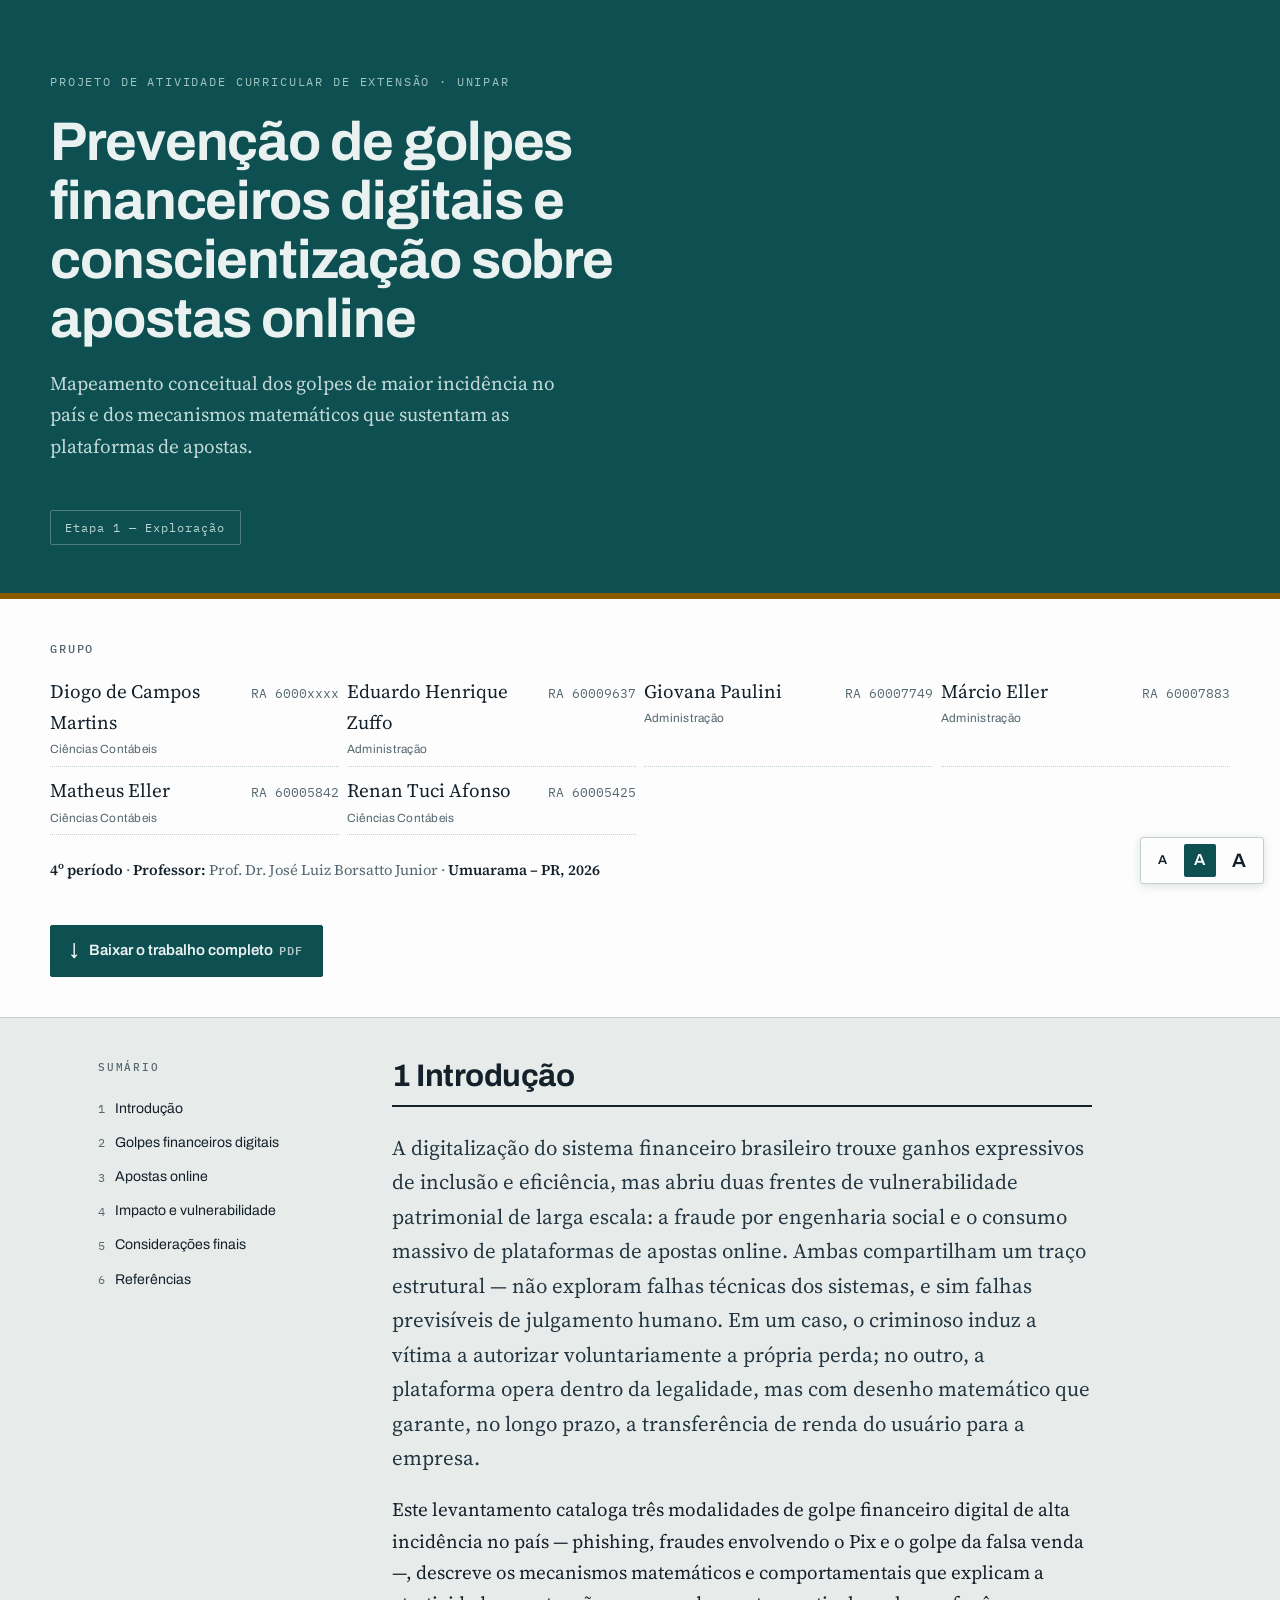
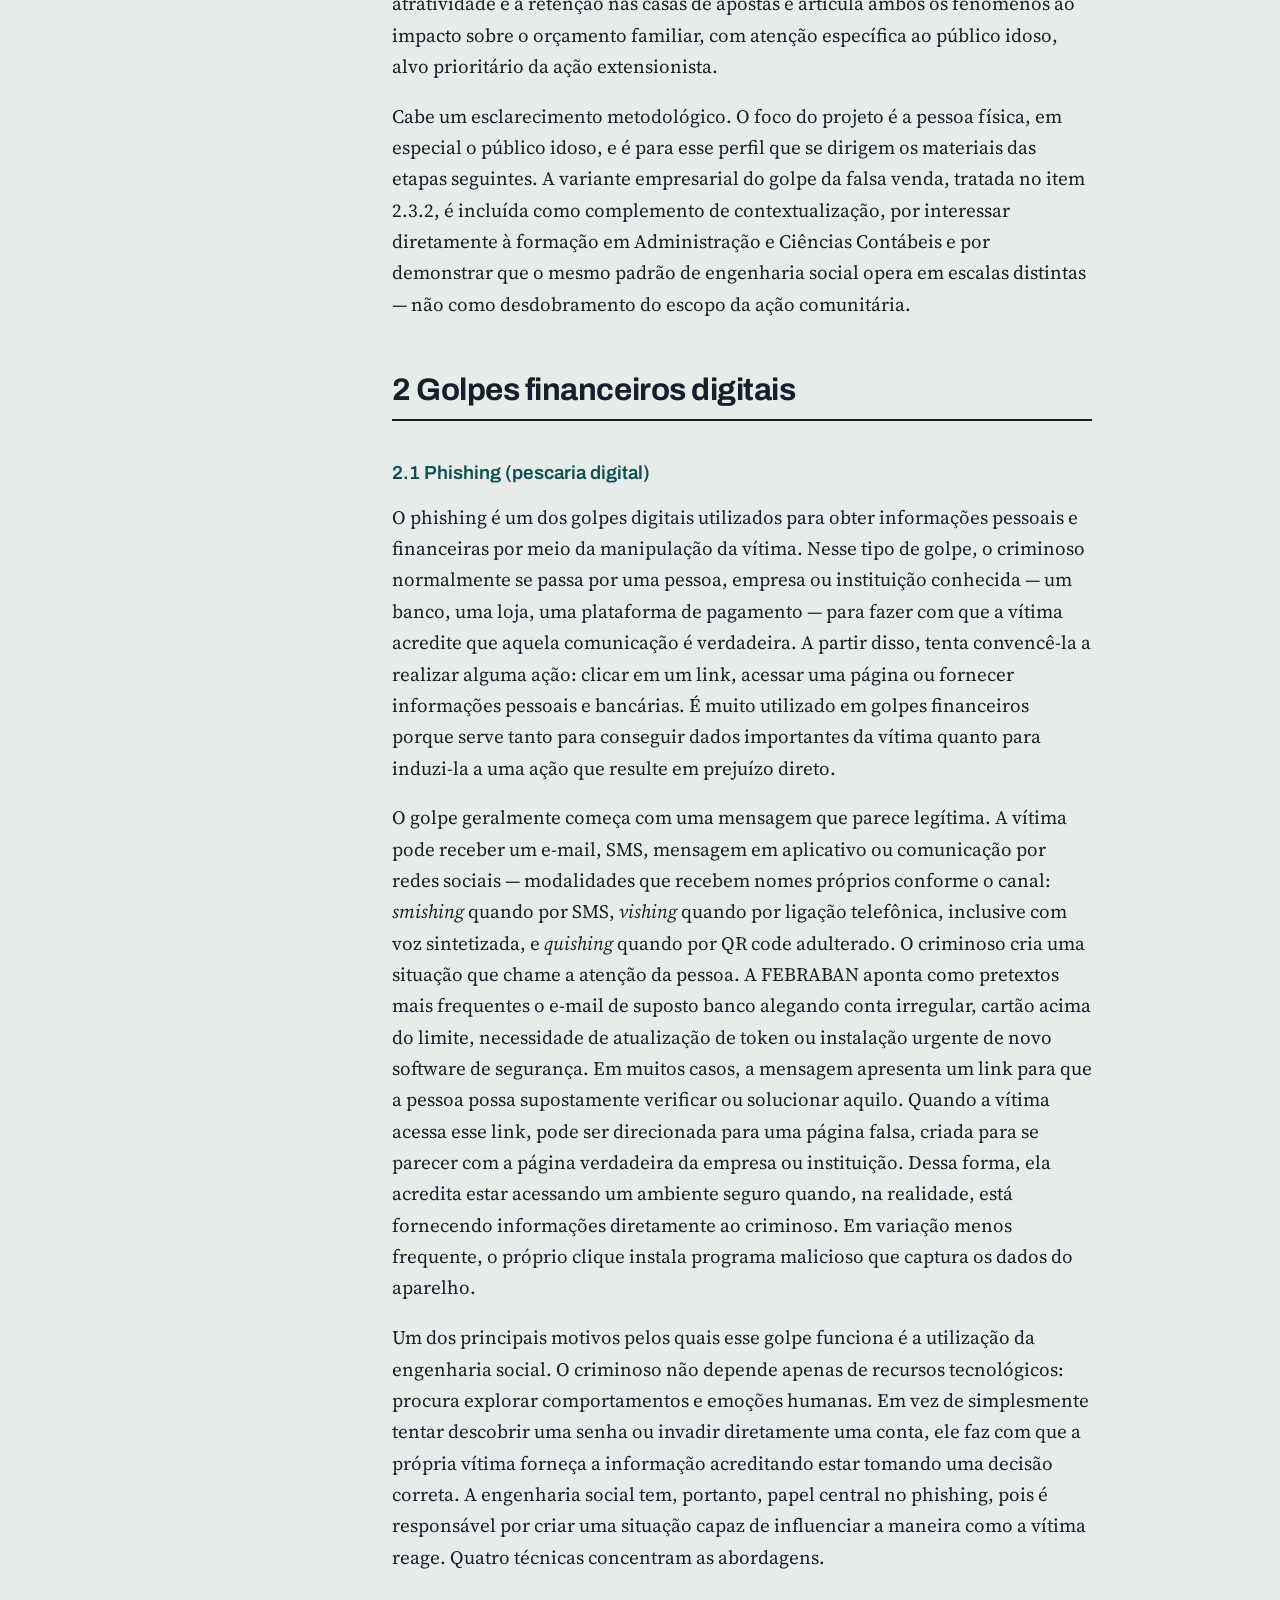
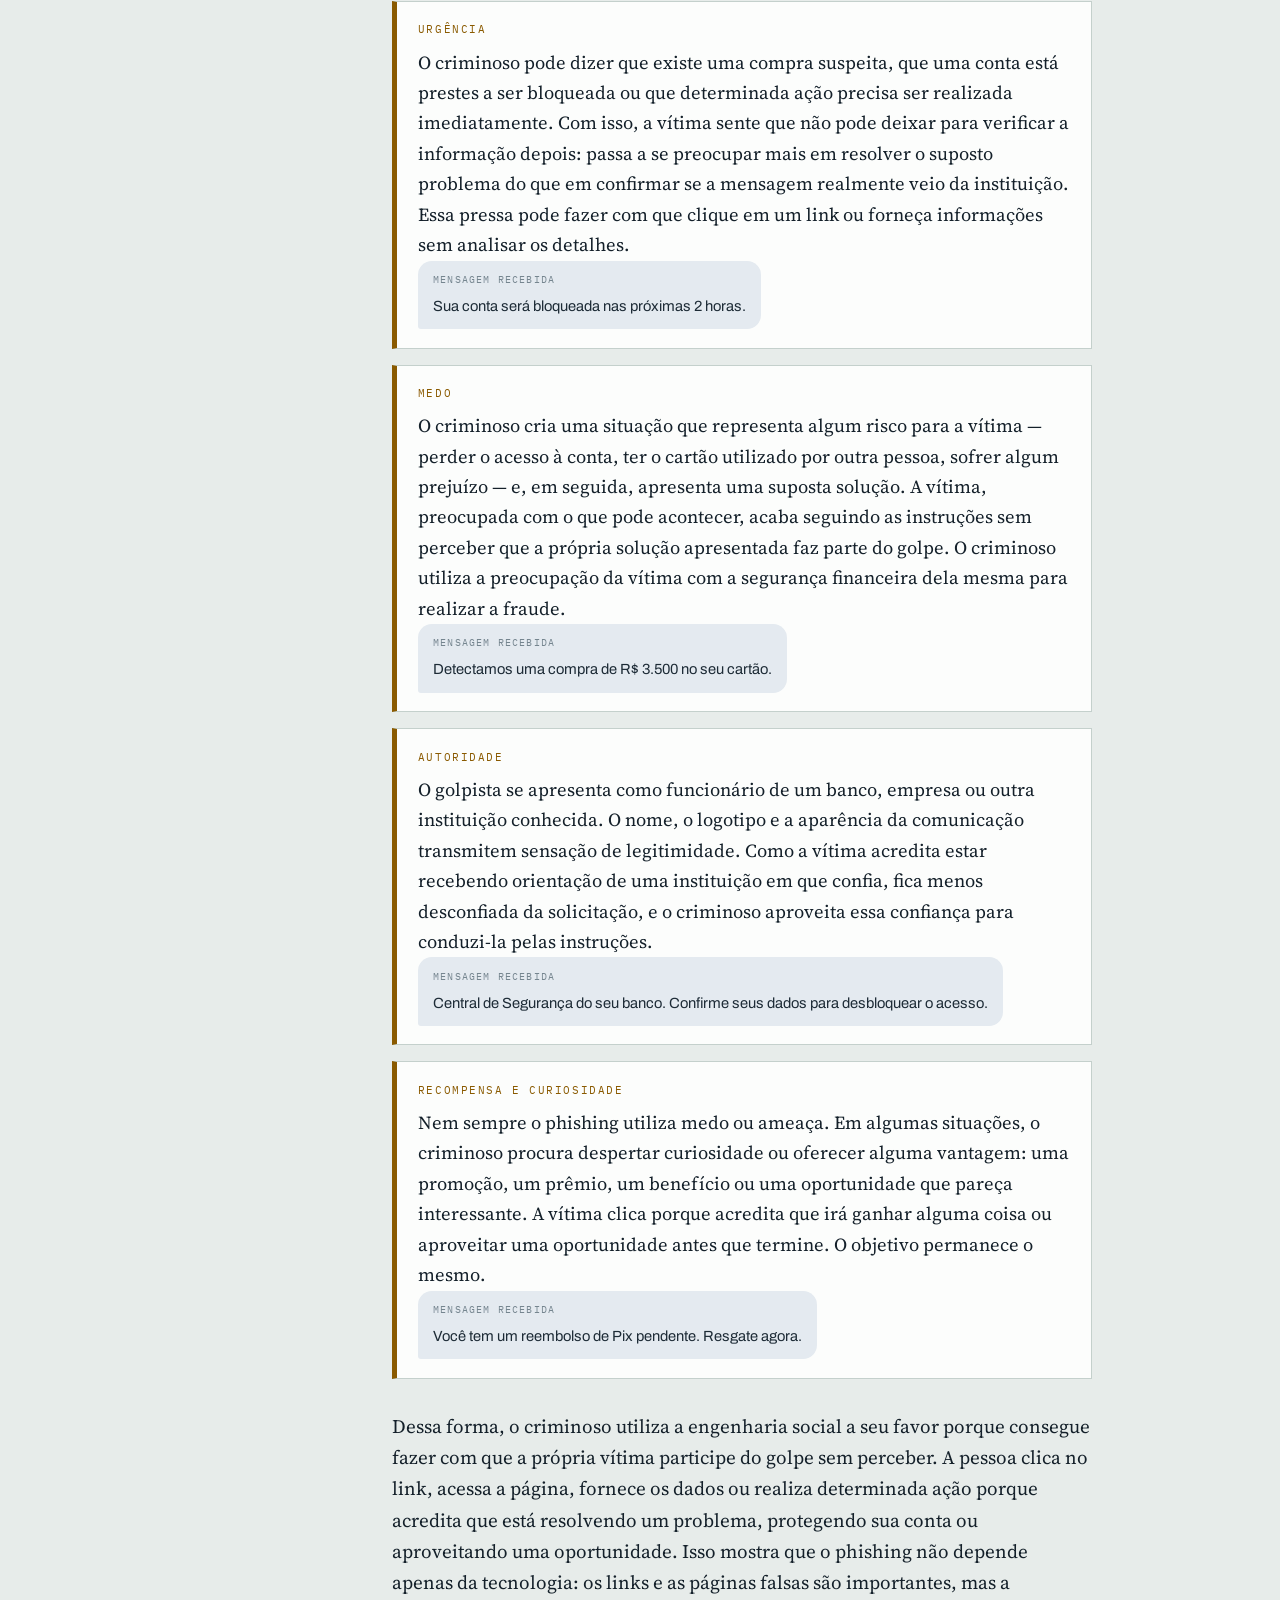
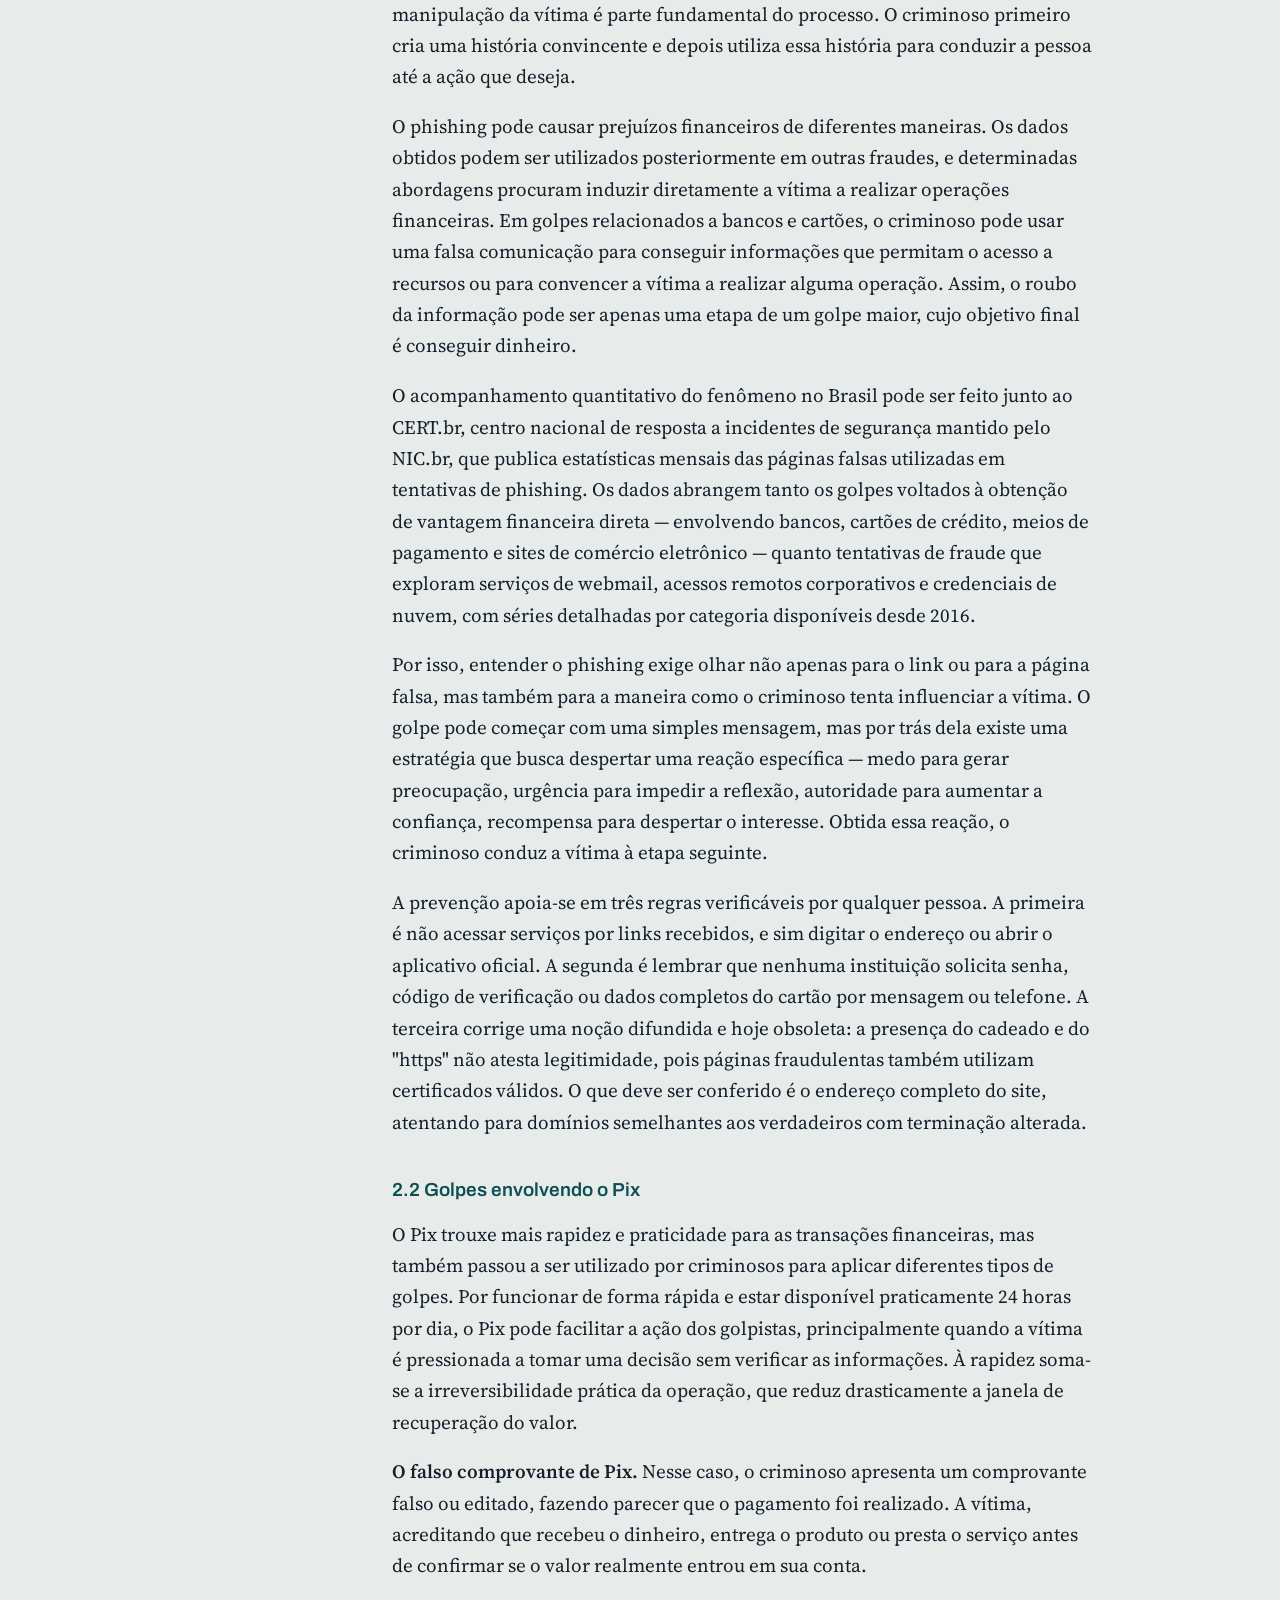
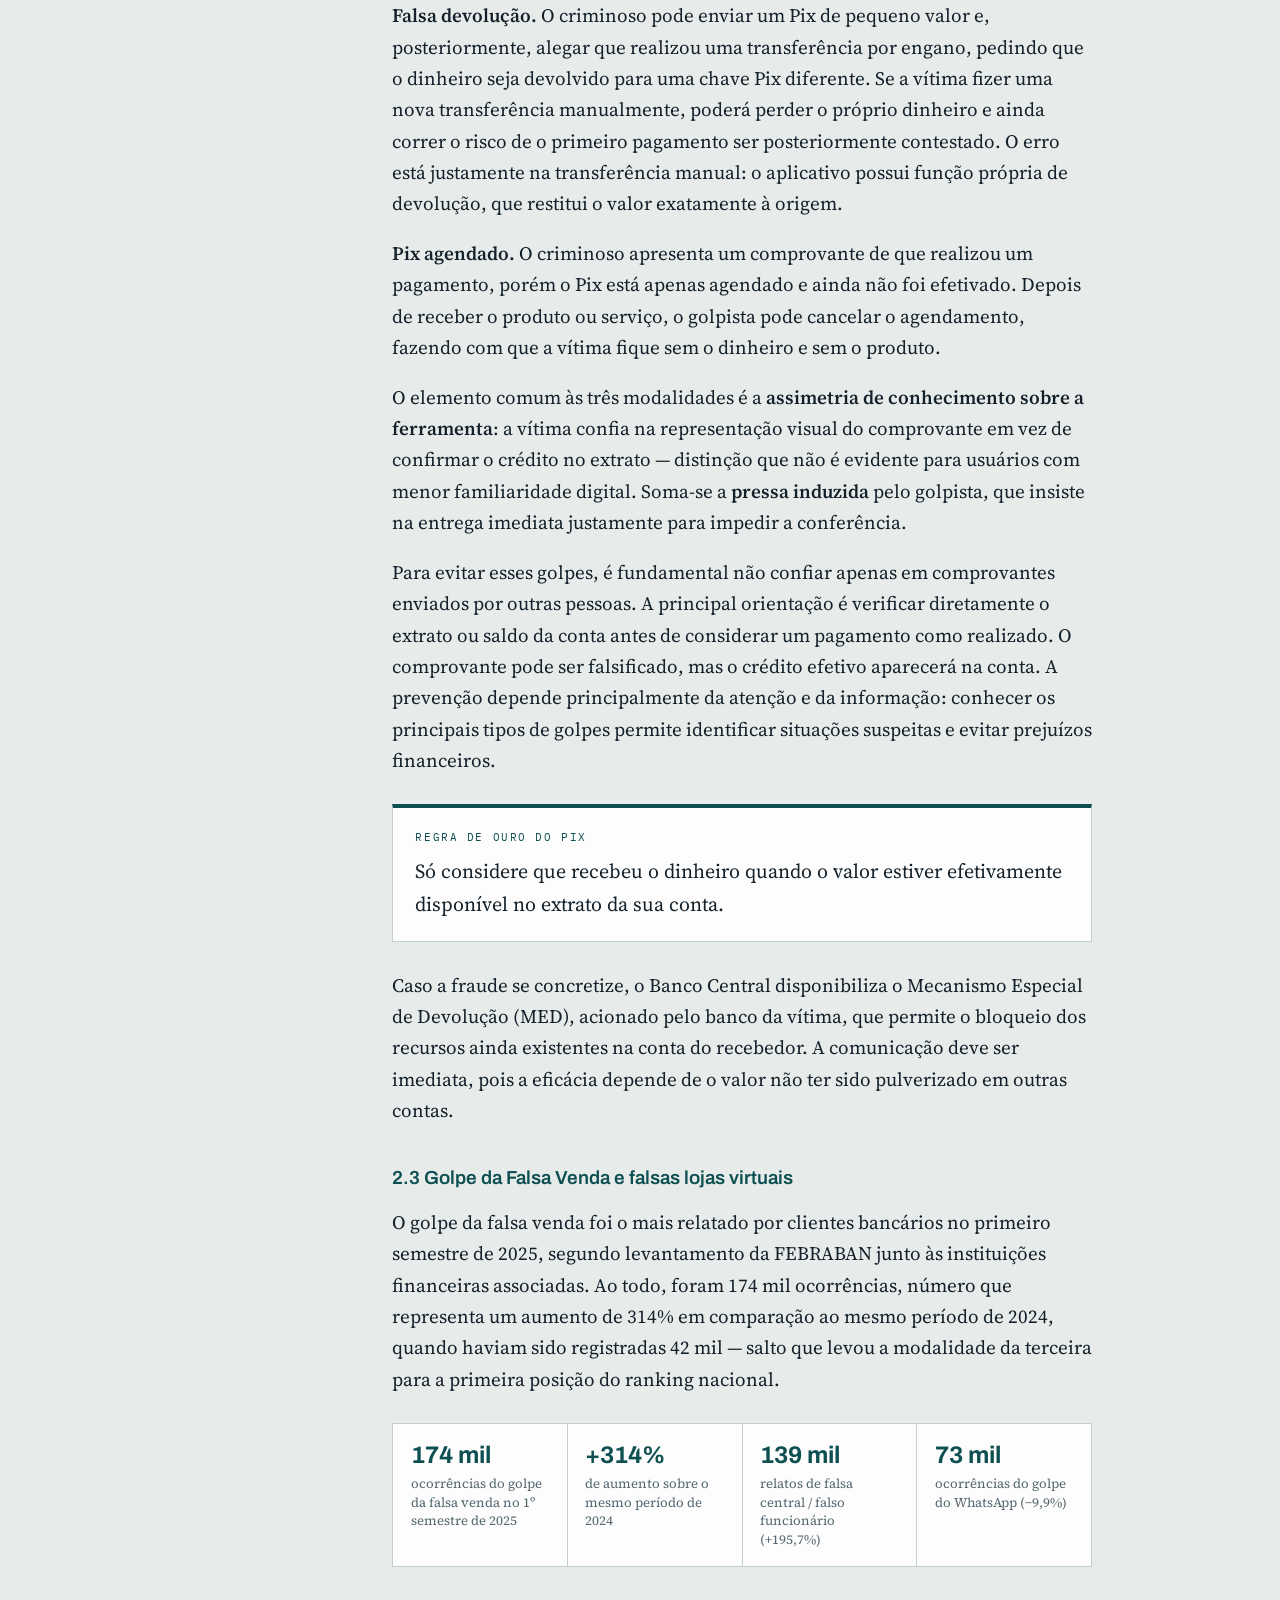
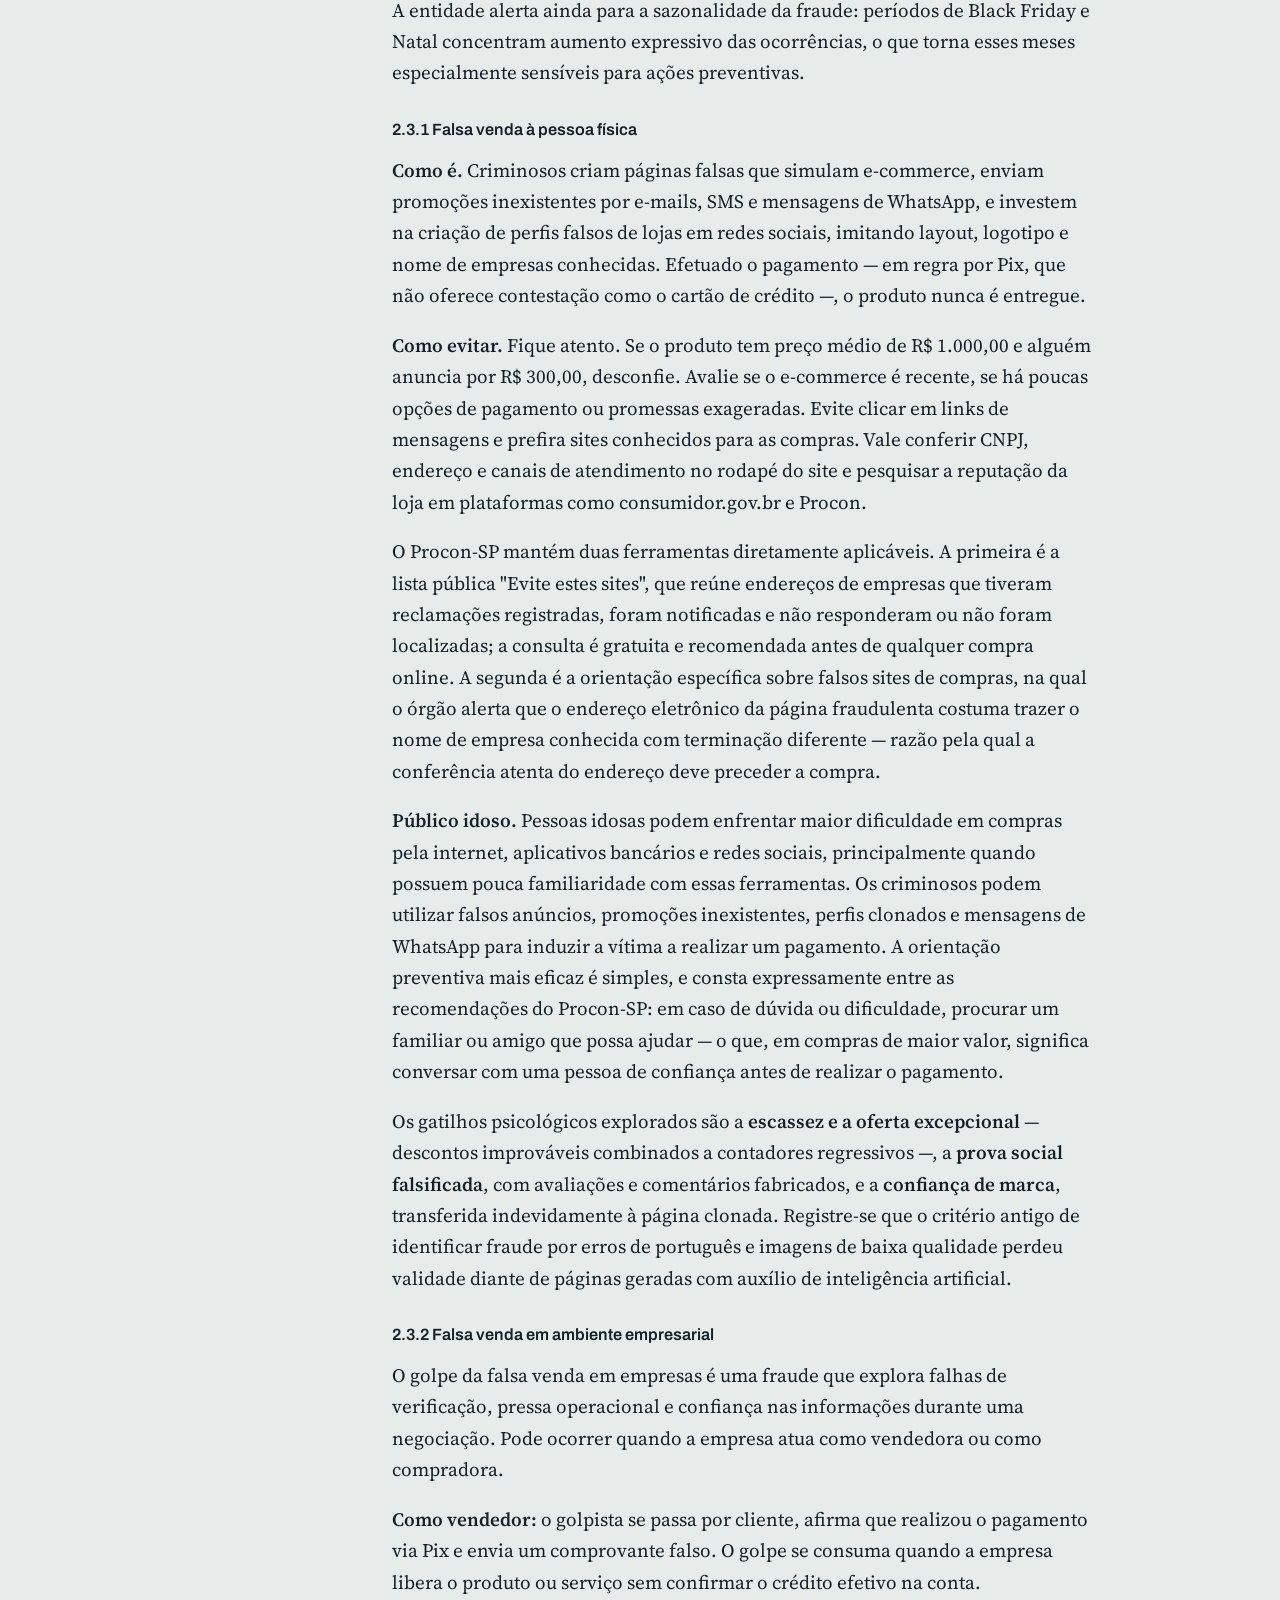
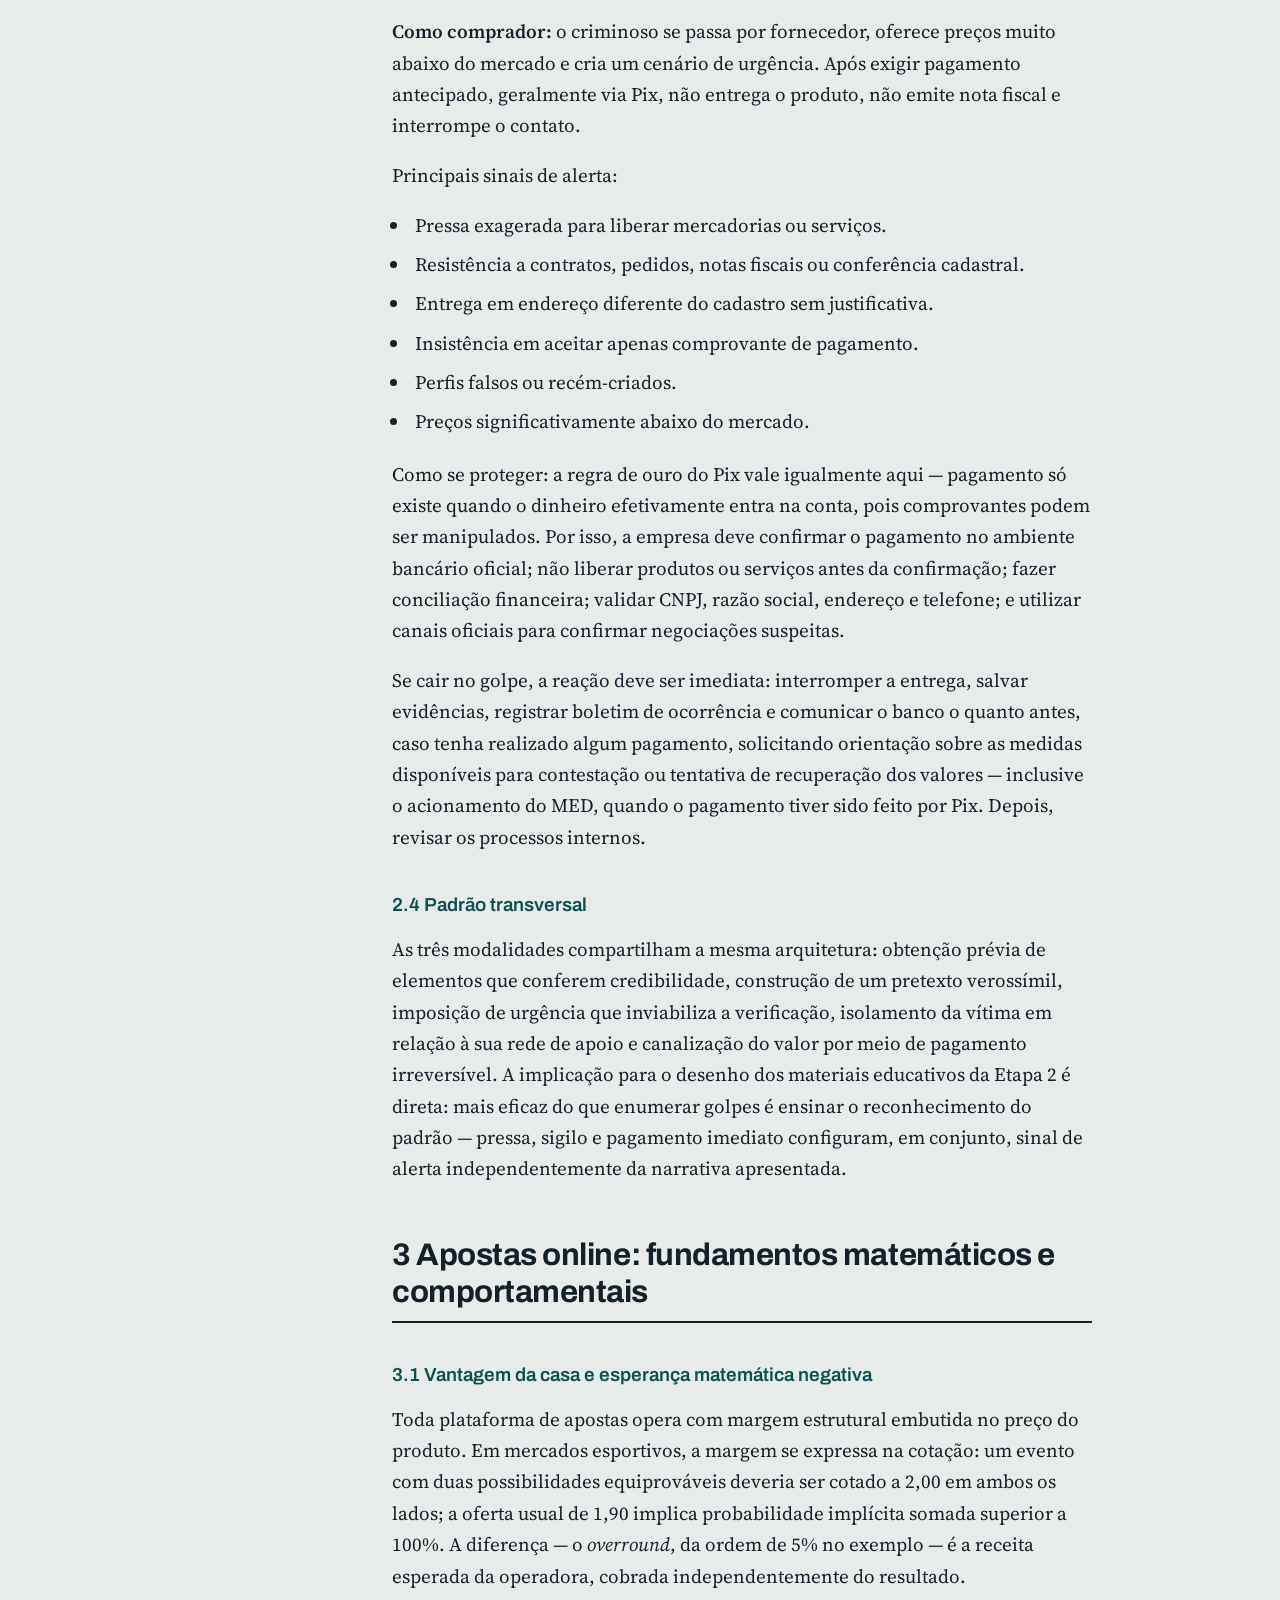
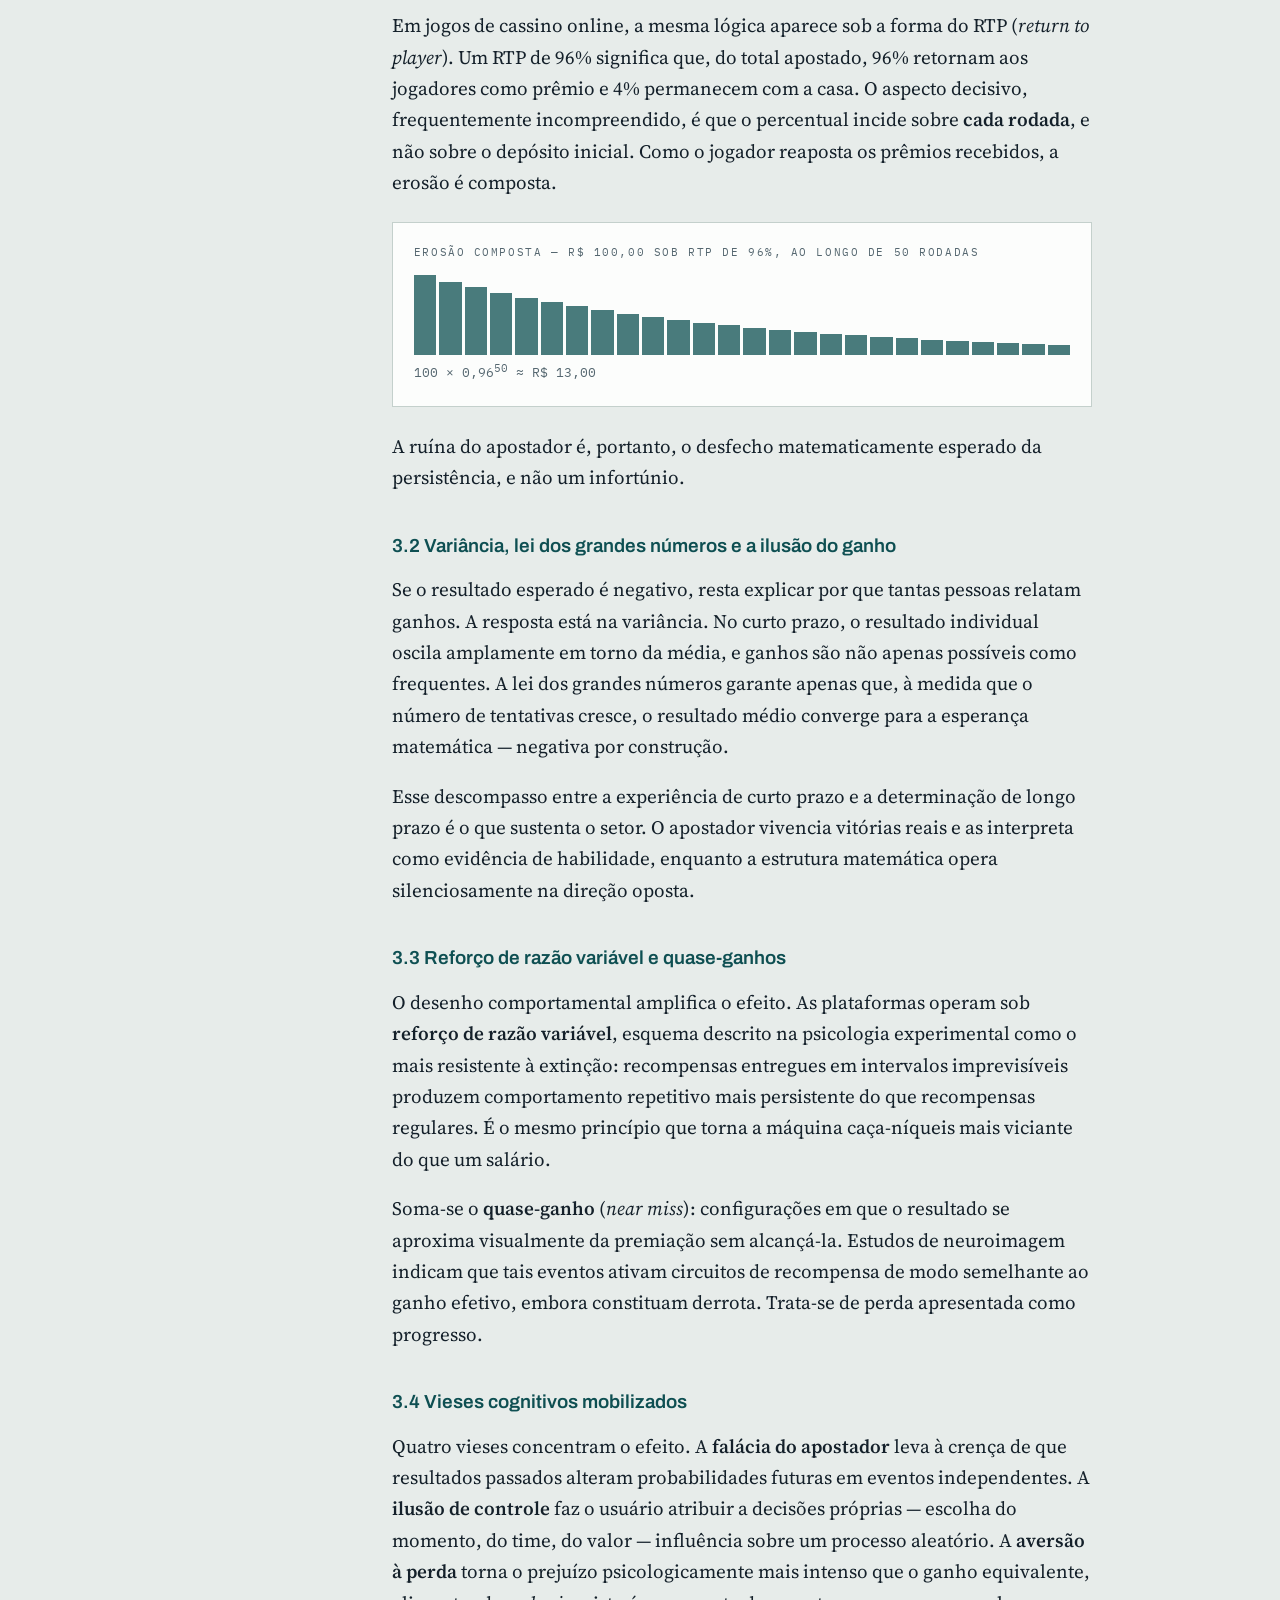
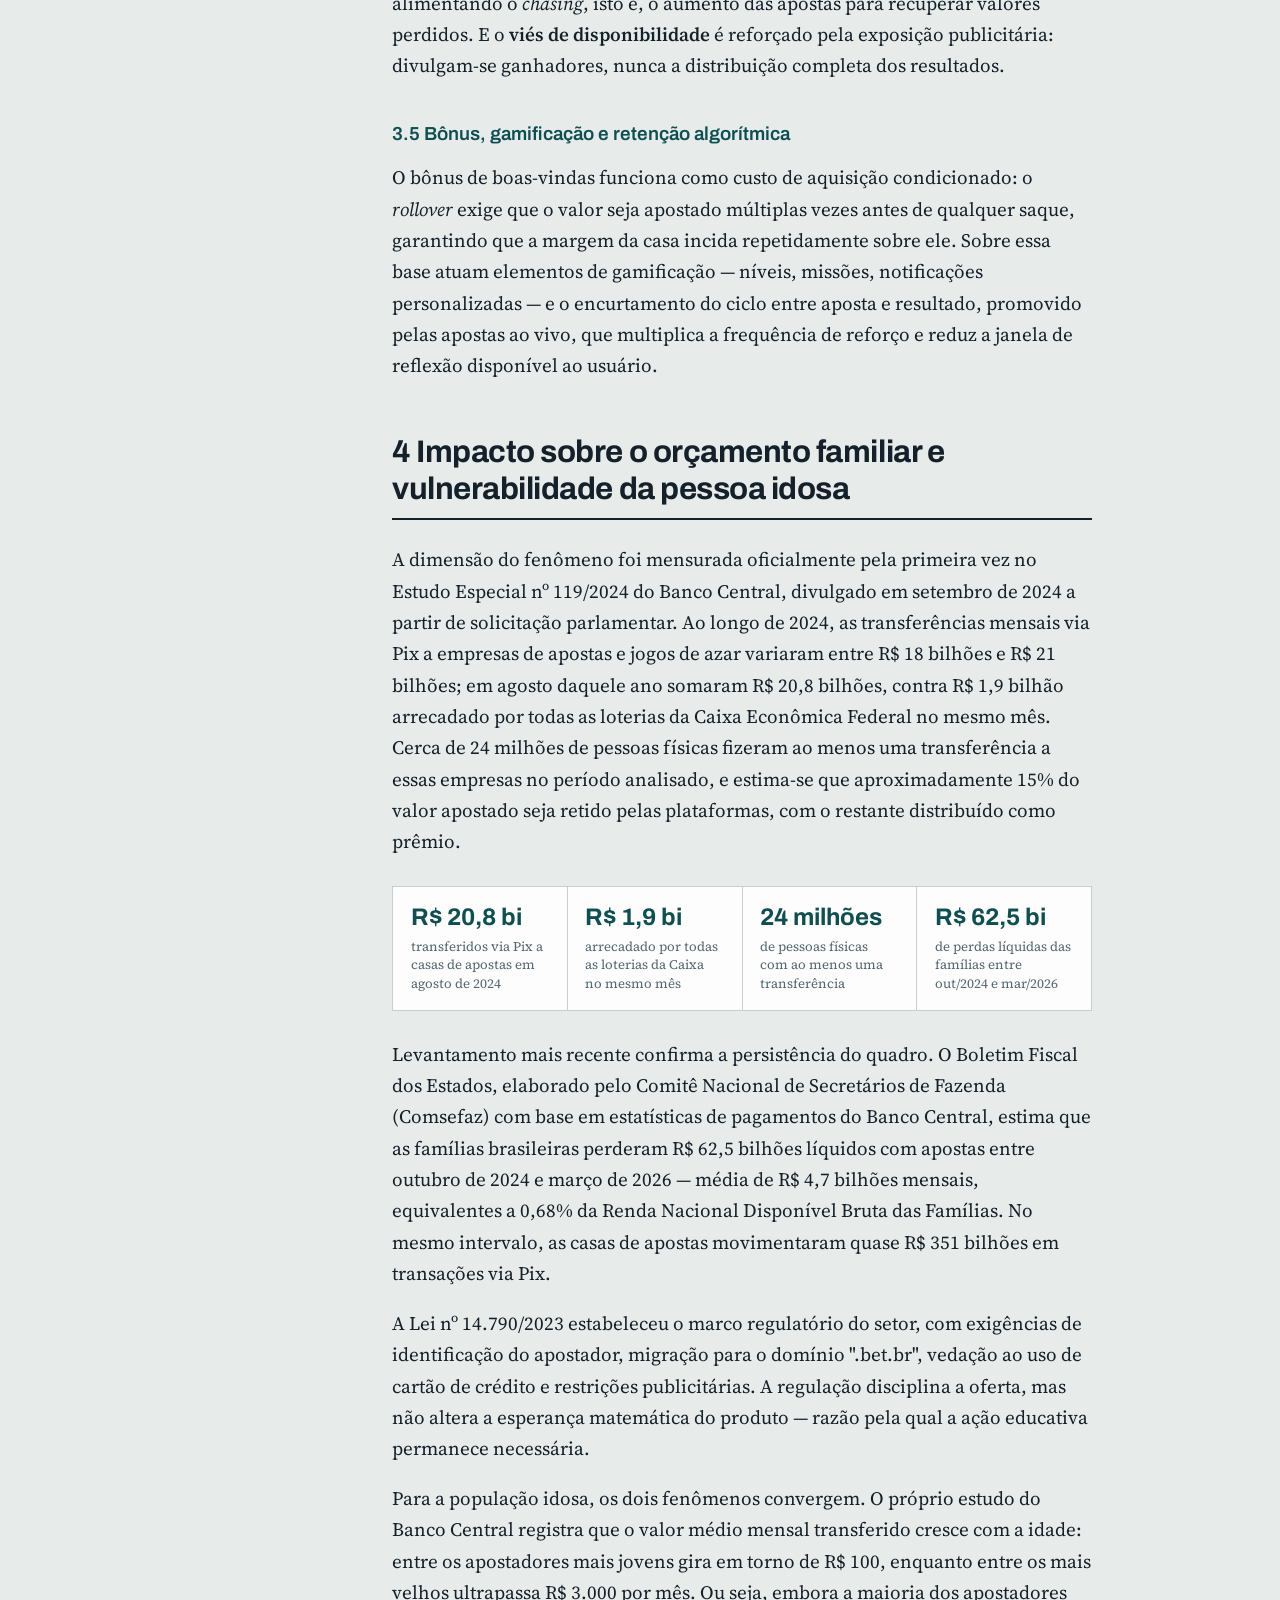
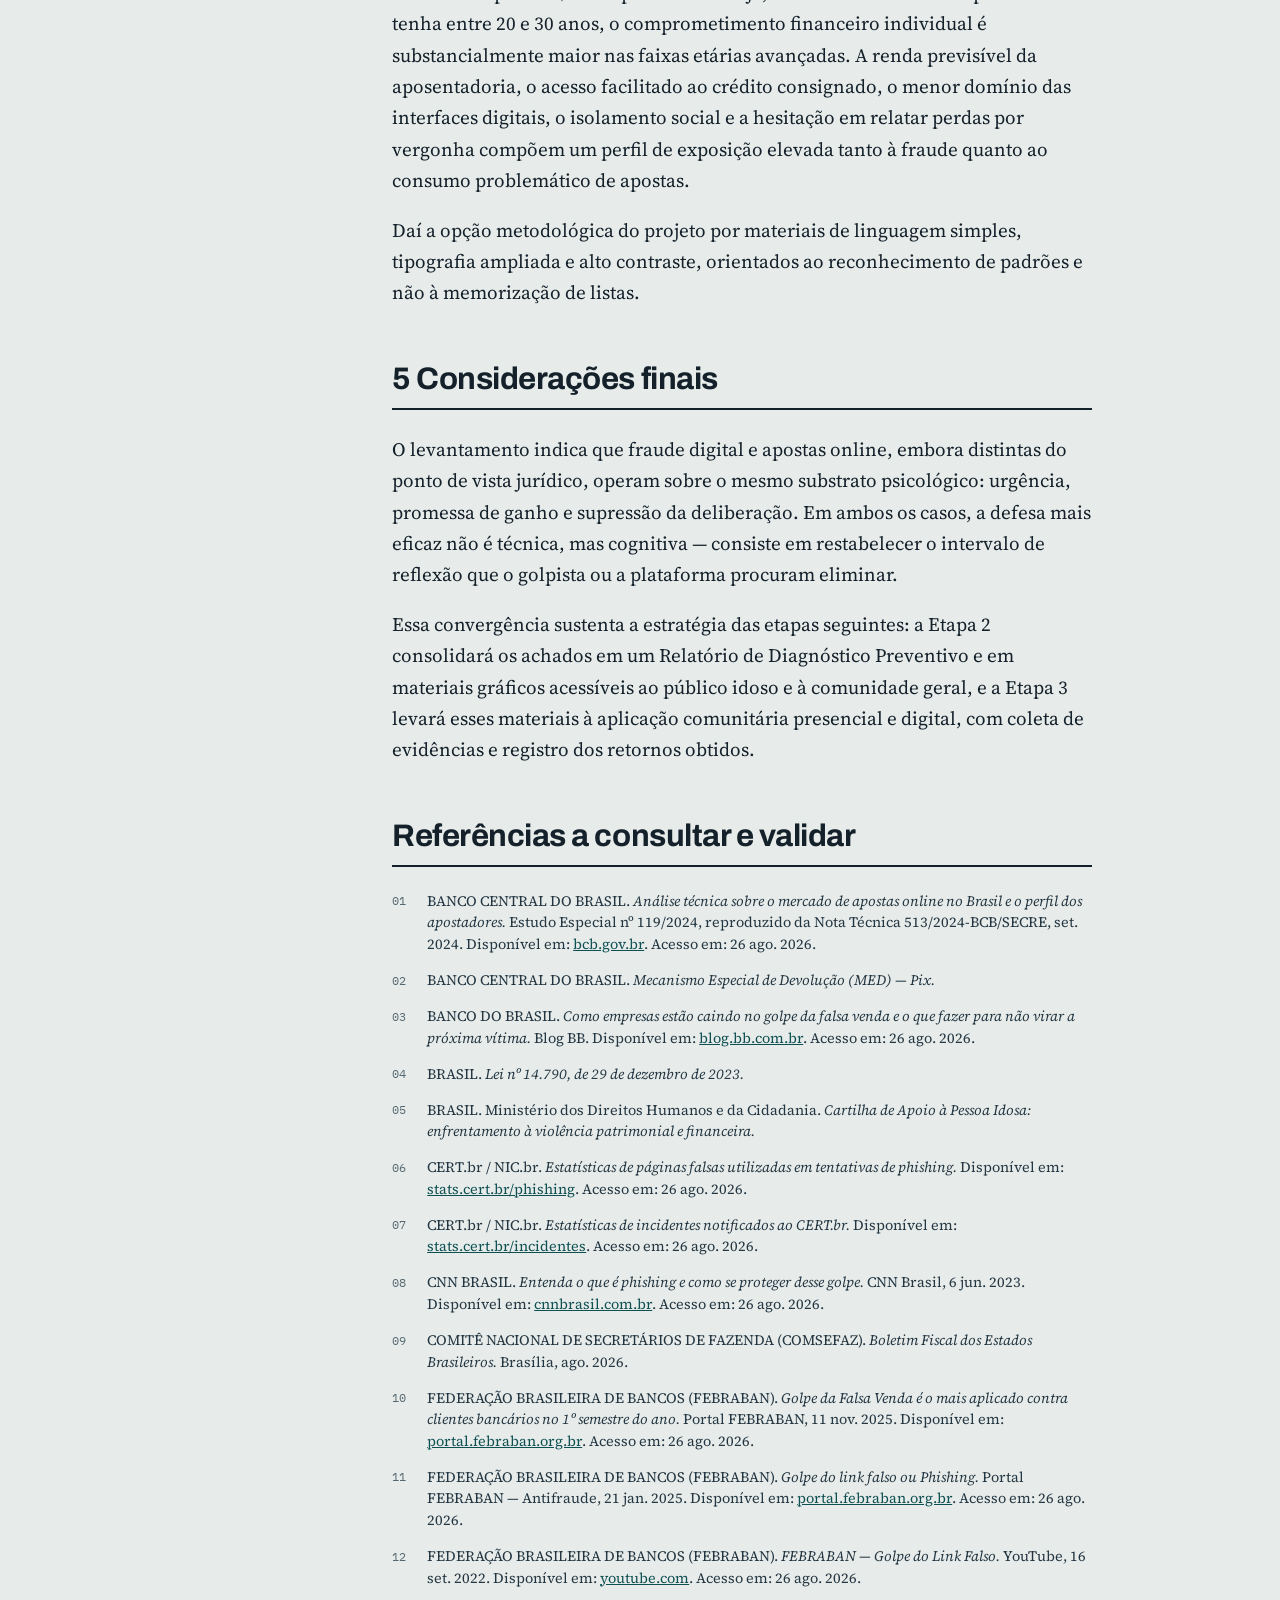
==== commit 5444dca5: "Update index.html" ====
--- a/index.html
+++ b/index.html
@@ -70,8 +70,23 @@
 .roster li{display:flex;justify-content:space-between;gap:1rem;align-items:baseline;
   border-bottom:1px dotted var(--line);padding-bottom:.4rem}
 .roster .ra{font-family:"IBM Plex Mono",monospace;font-size:.82rem;color:var(--muted);white-space:nowrap}
+.roster .curso{display:block;font-style:normal;font-family:Archivo,sans-serif;
+  font-size:.74rem;letter-spacing:.02em;color:var(--muted);margin-top:.12rem}
 .meta{margin-top:1.4rem;font-size:.92rem;color:var(--muted)}
 .meta strong{color:var(--ink);font-weight:600}
+
+.download{
+  display:inline-flex;align-items:center;gap:.7rem;margin-top:1.5rem;
+  background:var(--teal);color:#EAF2F1;text-decoration:none;
+  padding:.8rem 1.2rem;border-radius:2px;
+  font-family:Archivo,sans-serif;font-size:.94rem;font-weight:600;
+  border:1px solid var(--teal);transition:background .15s,color .15s;
+}
+.download em{font-style:normal;font-family:"IBM Plex Mono",monospace;
+  font-size:.72rem;letter-spacing:.1em;opacity:.75;margin-left:.15rem}
+.download .ico{font-size:1.05rem;line-height:1}
+.download:hover{background:#0A3D40}
+.download:focus-visible{outline:2px solid var(--ochre);outline-offset:2px}
 
 /* ---------- layout ---------- */
 .shell{max-width:1180px;margin:0 auto;padding:0 clamp(1.25rem,5vw,3rem);
@@ -190,7 +205,7 @@
 footer div{max-width:1180px;margin:0 auto}
 
 @media print{
-  .a11y,nav.toc{display:none}
+  .a11y,nav.toc,.download{display:none}
   body{background:#fff;font-size:11pt}
   .shell{grid-template-columns:1fr;display:block}
   .masthead{background:#fff;color:#000;border-bottom:2px solid #000}
@@ -214,14 +229,18 @@
   <div class="group-inner">
     <h2>Grupo</h2>
     <ul class="roster">
-      <li><span>Diogo de Campos Martins</span><span class="ra">RA 6000xxxx</span></li>
-      <li><span>Eduardo Henrique Zuffo</span><span class="ra">RA 60009637</span></li>
-      <li><span>Giovana Paulini</span><span class="ra">RA 60007749</span></li>
-      <li><span>Márcio Eller</span><span class="ra">RA 60007883</span></li>
-      <li><span>Matheus Eller</span><span class="ra">RA 60005842</span></li>
-      <li><span>Renan Tuci Afonso</span><span class="ra">RA 60005425</span></li>
+      <li><span>Diogo de Campos Martins<em class="curso">Ciências Contábeis</em></span><span class="ra">RA 6000xxxx</span></li>
+      <li><span>Eduardo Henrique Zuffo<em class="curso">Administração</em></span><span class="ra">RA 60009637</span></li>
+      <li><span>Giovana Paulini<em class="curso">Administração</em></span><span class="ra">RA 60007749</span></li>
+      <li><span>Márcio Eller<em class="curso">Administração</em></span><span class="ra">RA 60007883</span></li>
+      <li><span>Matheus Eller<em class="curso">Ciências Contábeis</em></span><span class="ra">RA 60005842</span></li>
+      <li><span>Renan Tuci Afonso<em class="curso">Ciências Contábeis</em></span><span class="ra">RA 60005425</span></li>
     </ul>
-    <p class="meta"><strong>Cursos:</strong> Administração e Ciências Contábeis · <strong>Período:</strong> _______ · <strong>Professor:</strong> Prof. Dr. José Luiz Borsatto Junior · <strong>Umuarama – PR, 2026</strong></p>
+    <p class="meta"><strong>4º período</strong> · <strong>Professor:</strong> Prof. Dr. José Luiz Borsatto Junior · <strong>Umuarama – PR, 2026</strong></p>
+    <a class="download" href="assets/docs/PACExPrevencaoDeGolpes.pdf" download>
+      <span class="ico" aria-hidden="true">↓</span>
+      <span>Baixar o trabalho completo <em>PDF</em></span>
+    </a>
   </div>
 </div>
 
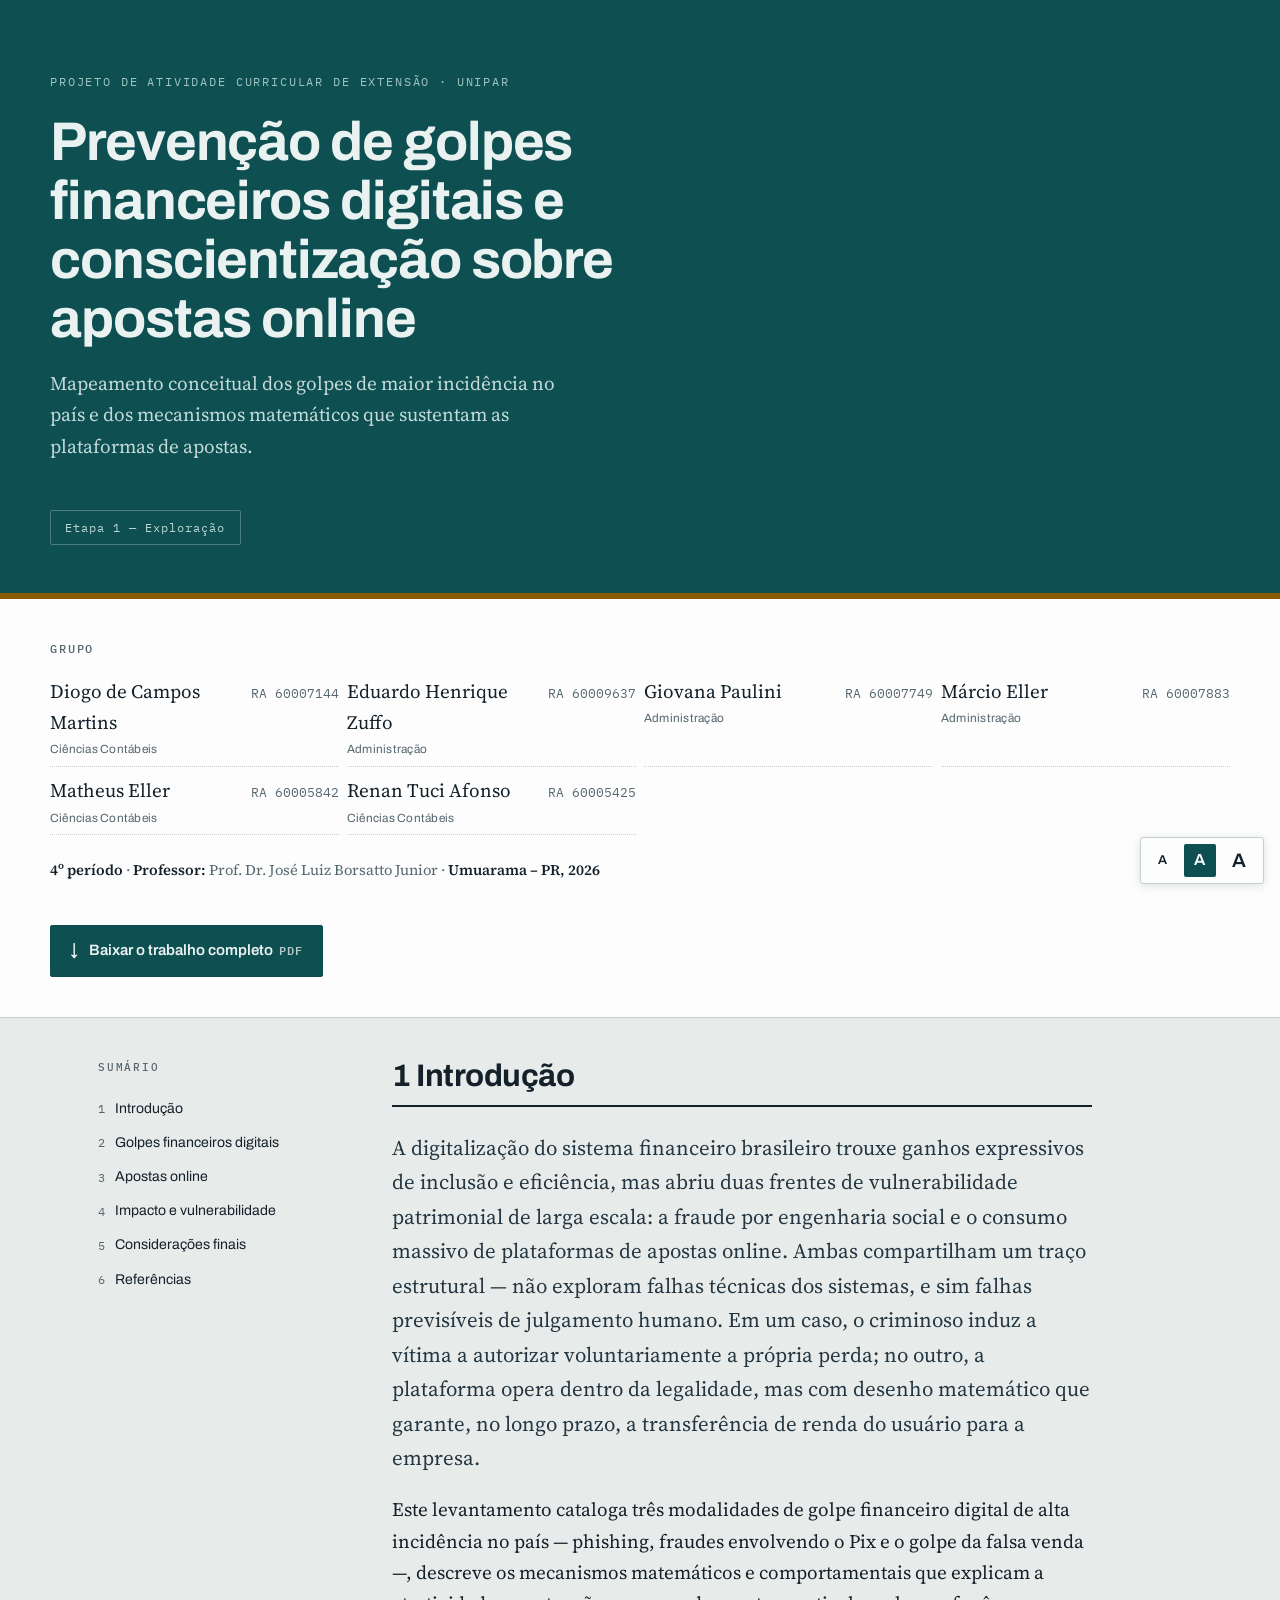
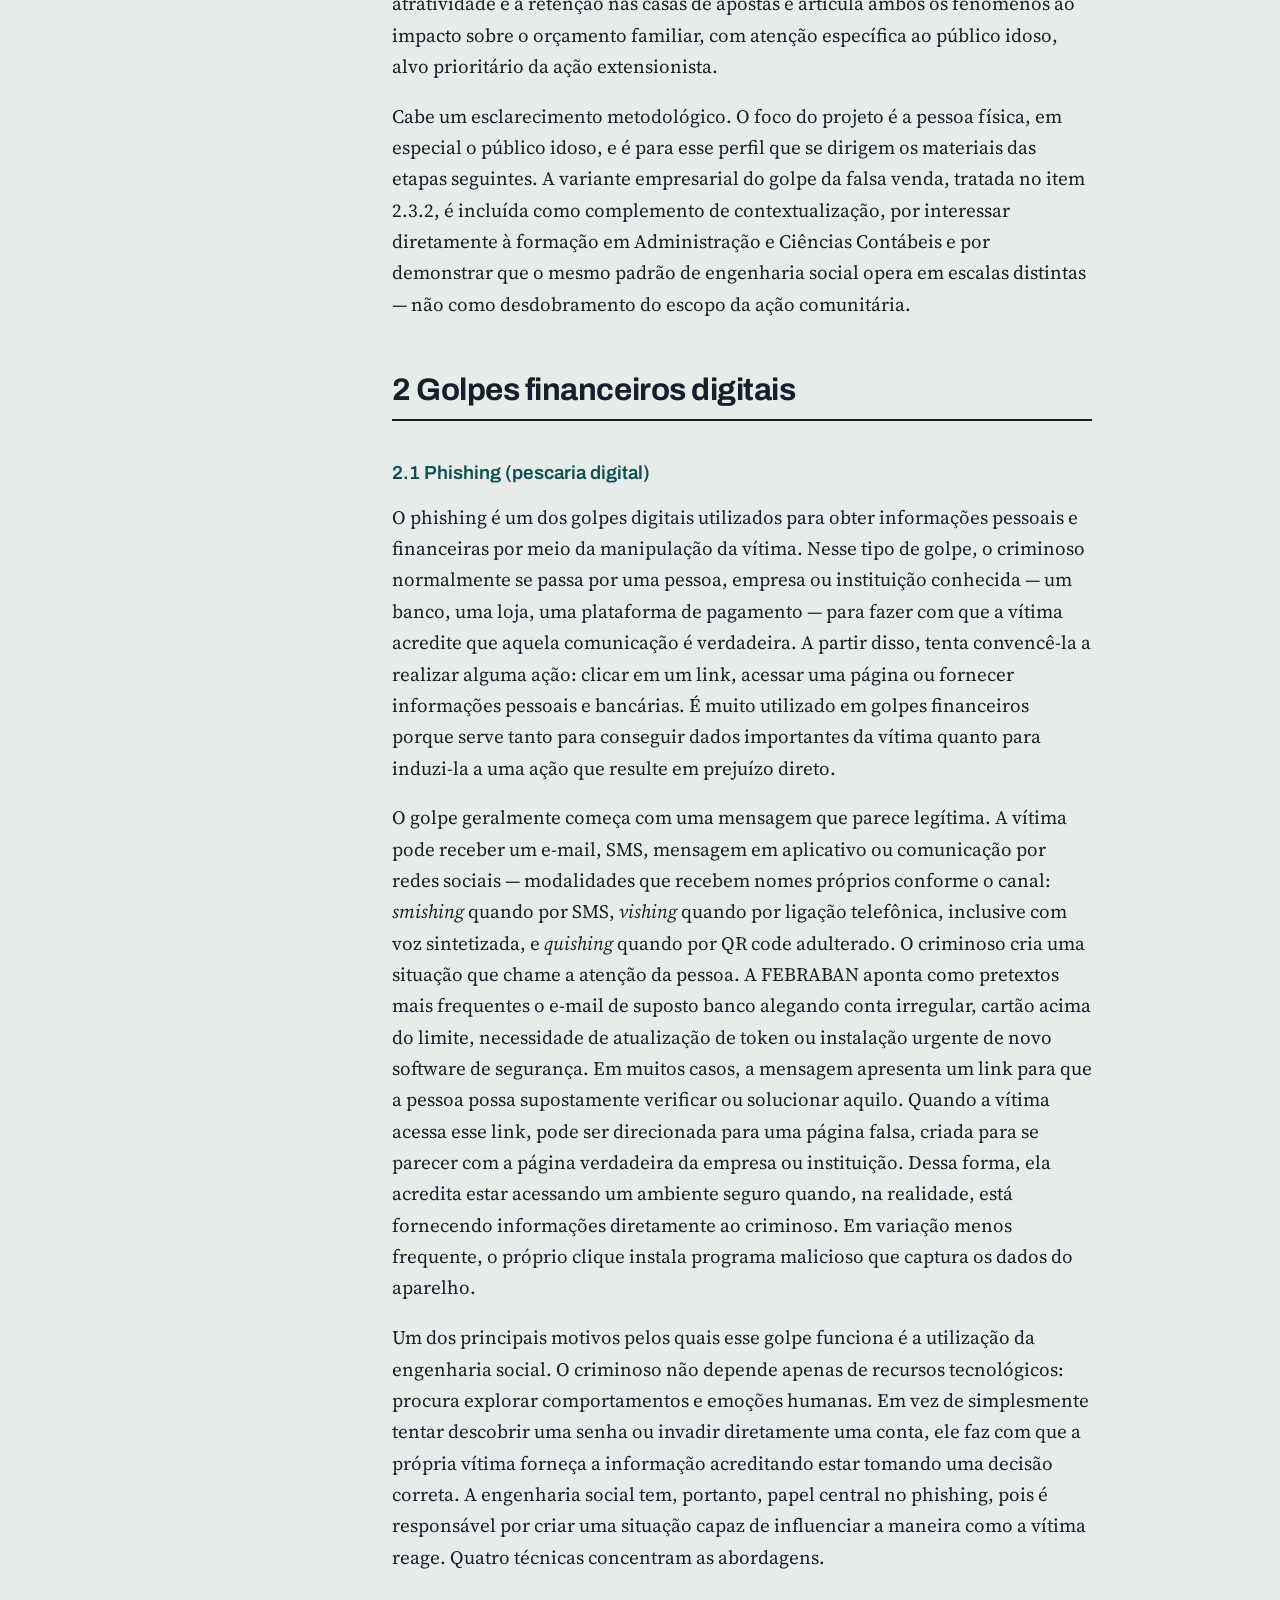
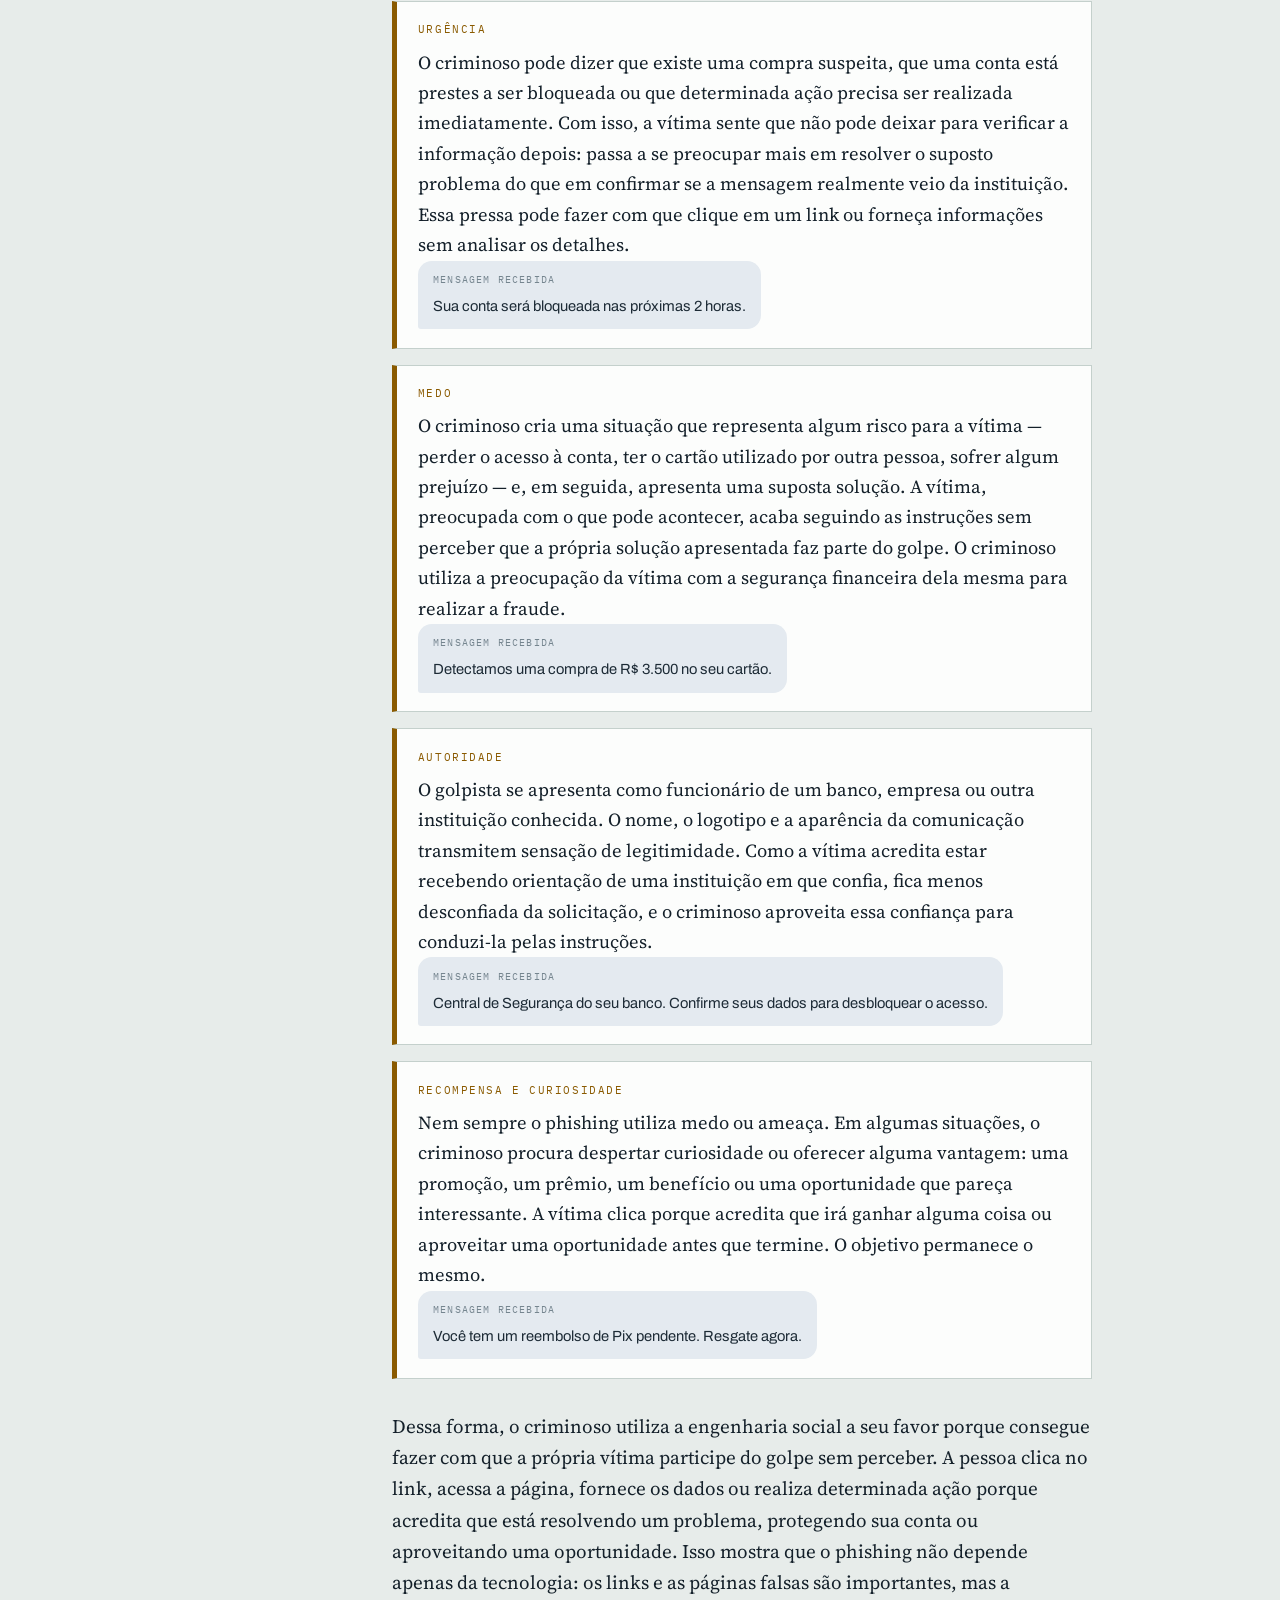
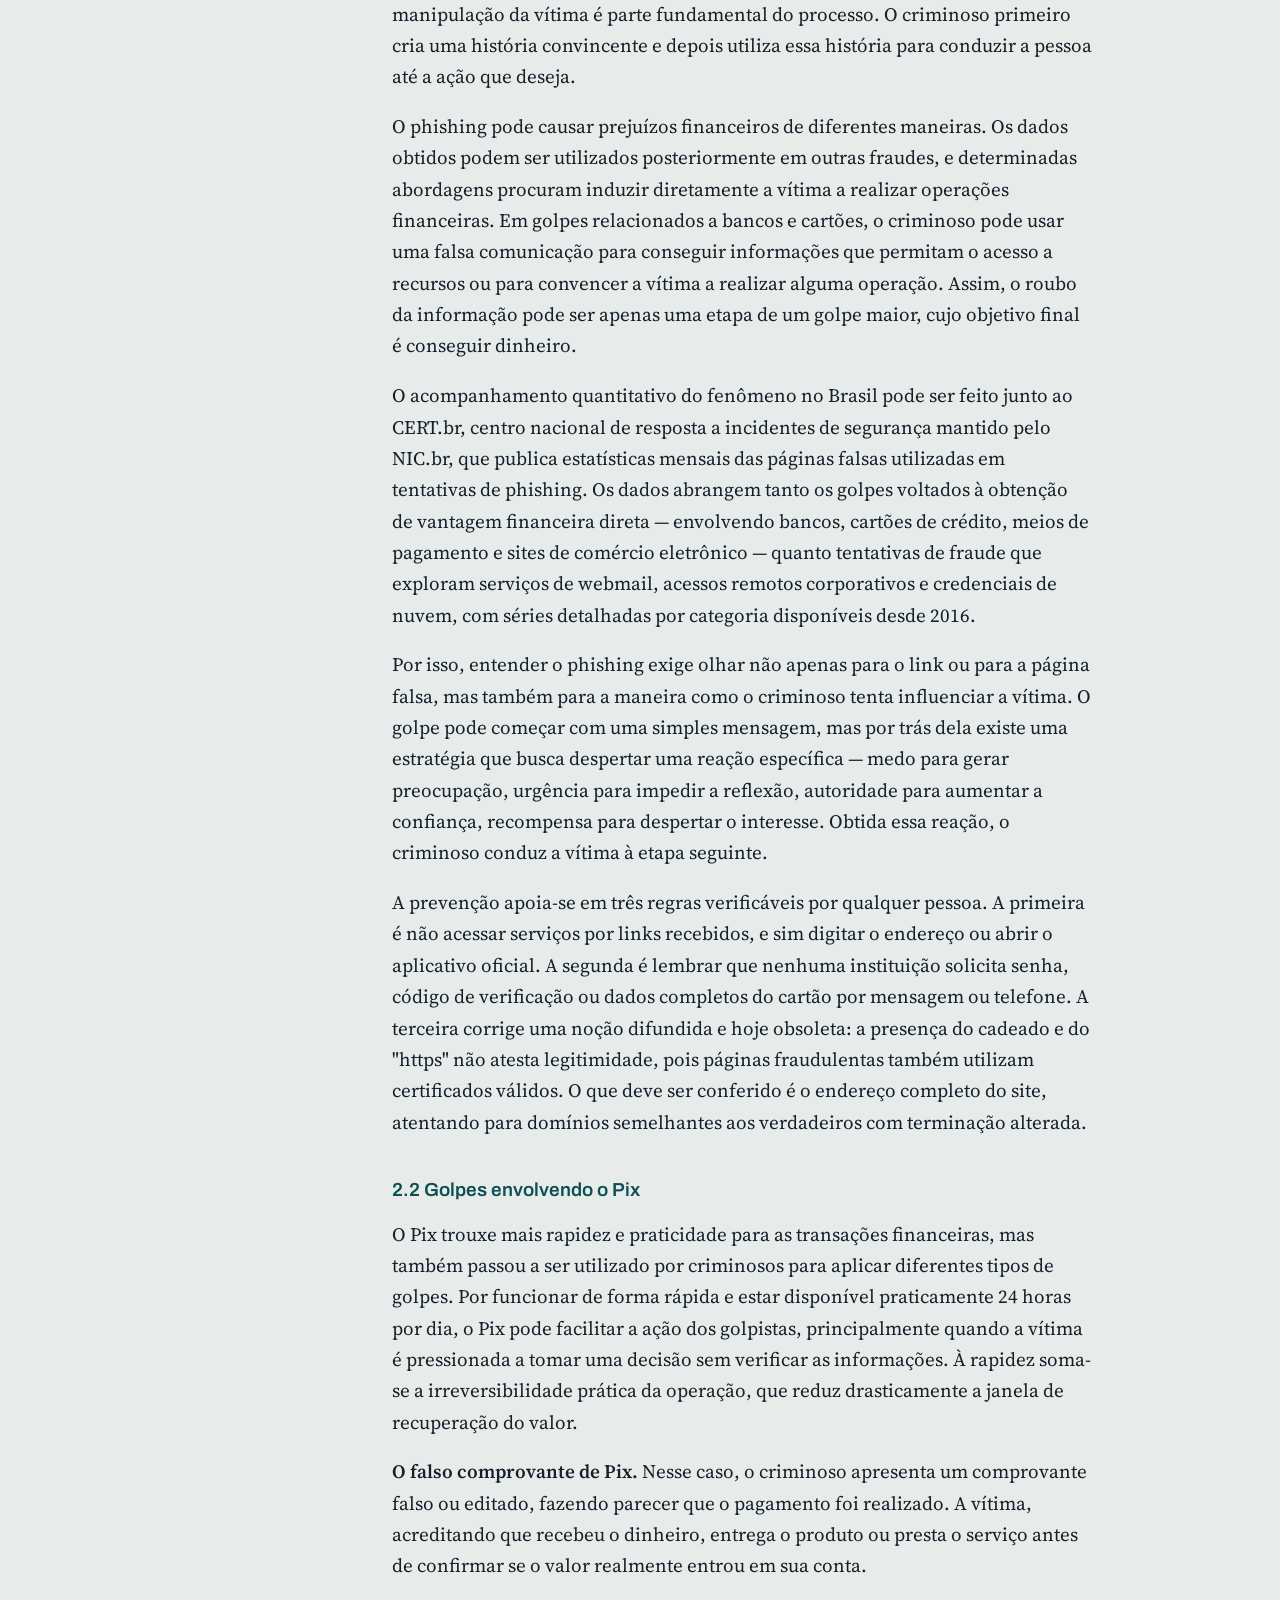
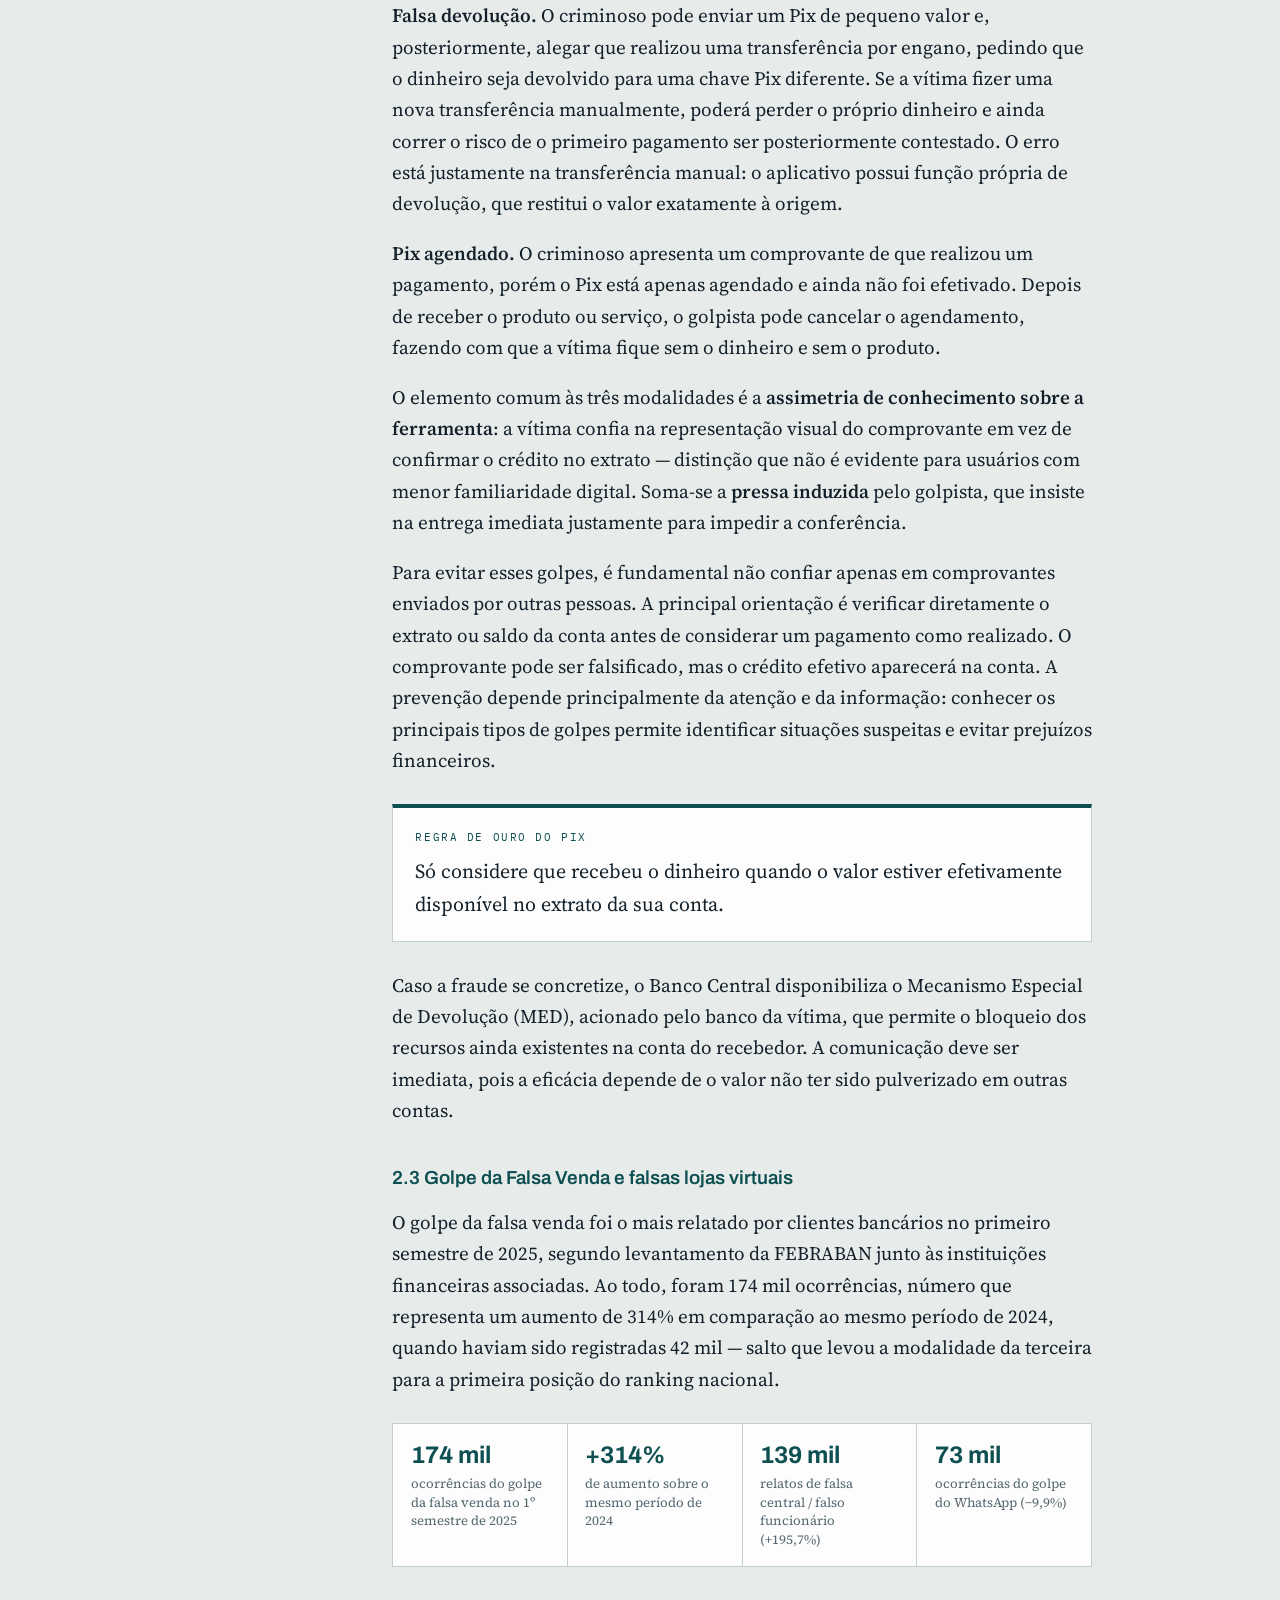
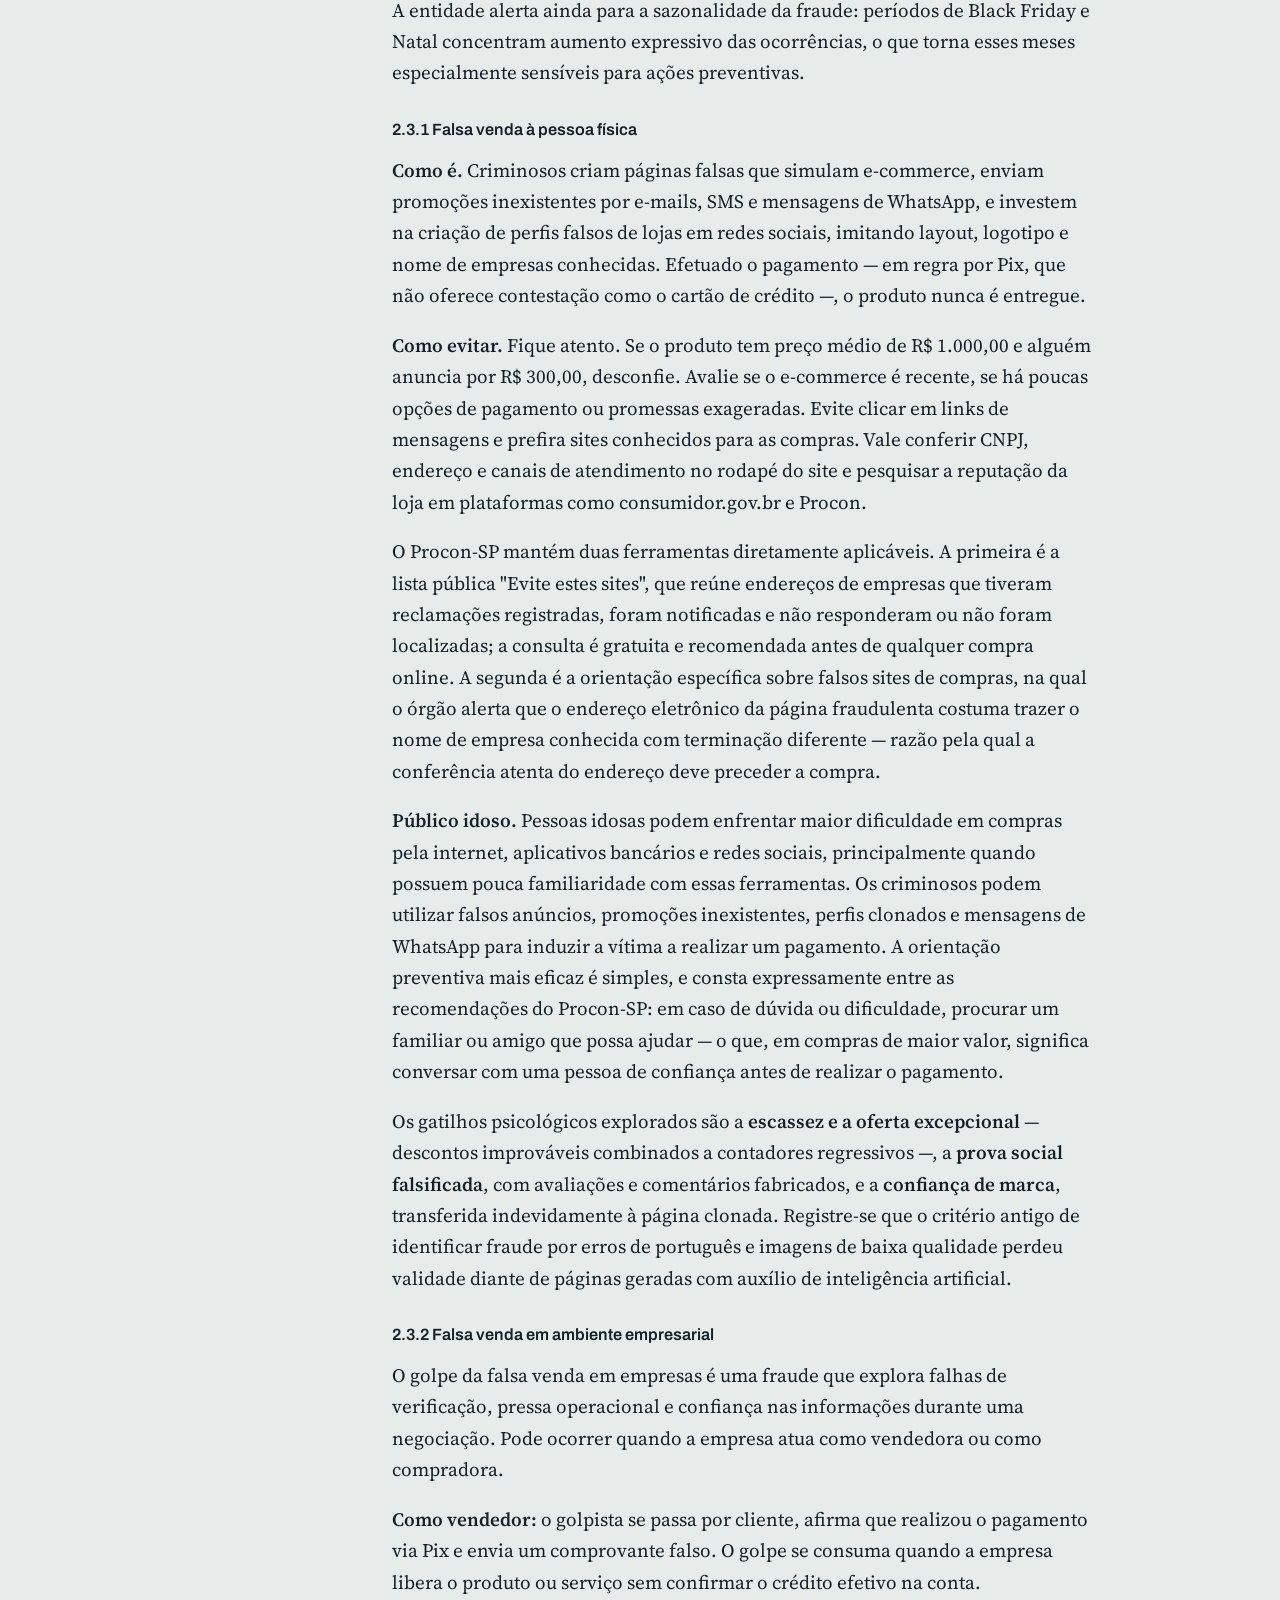
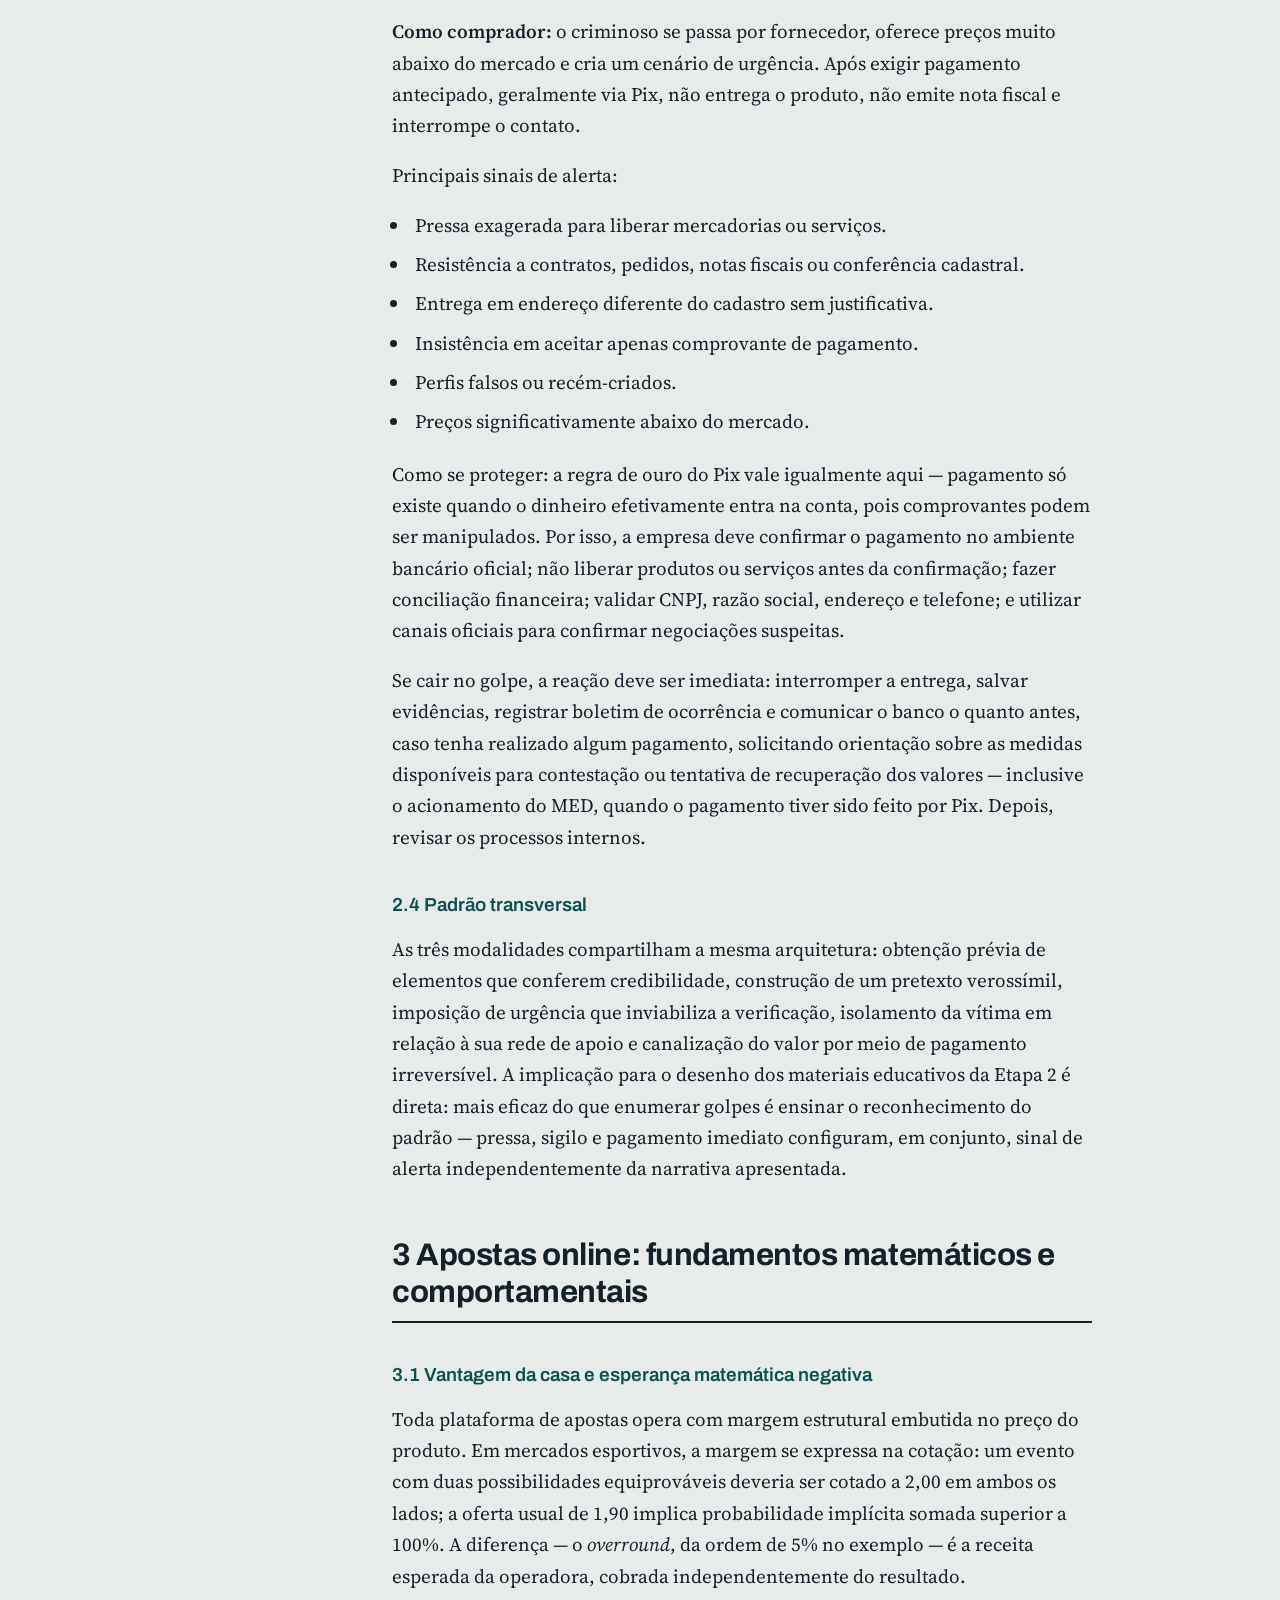
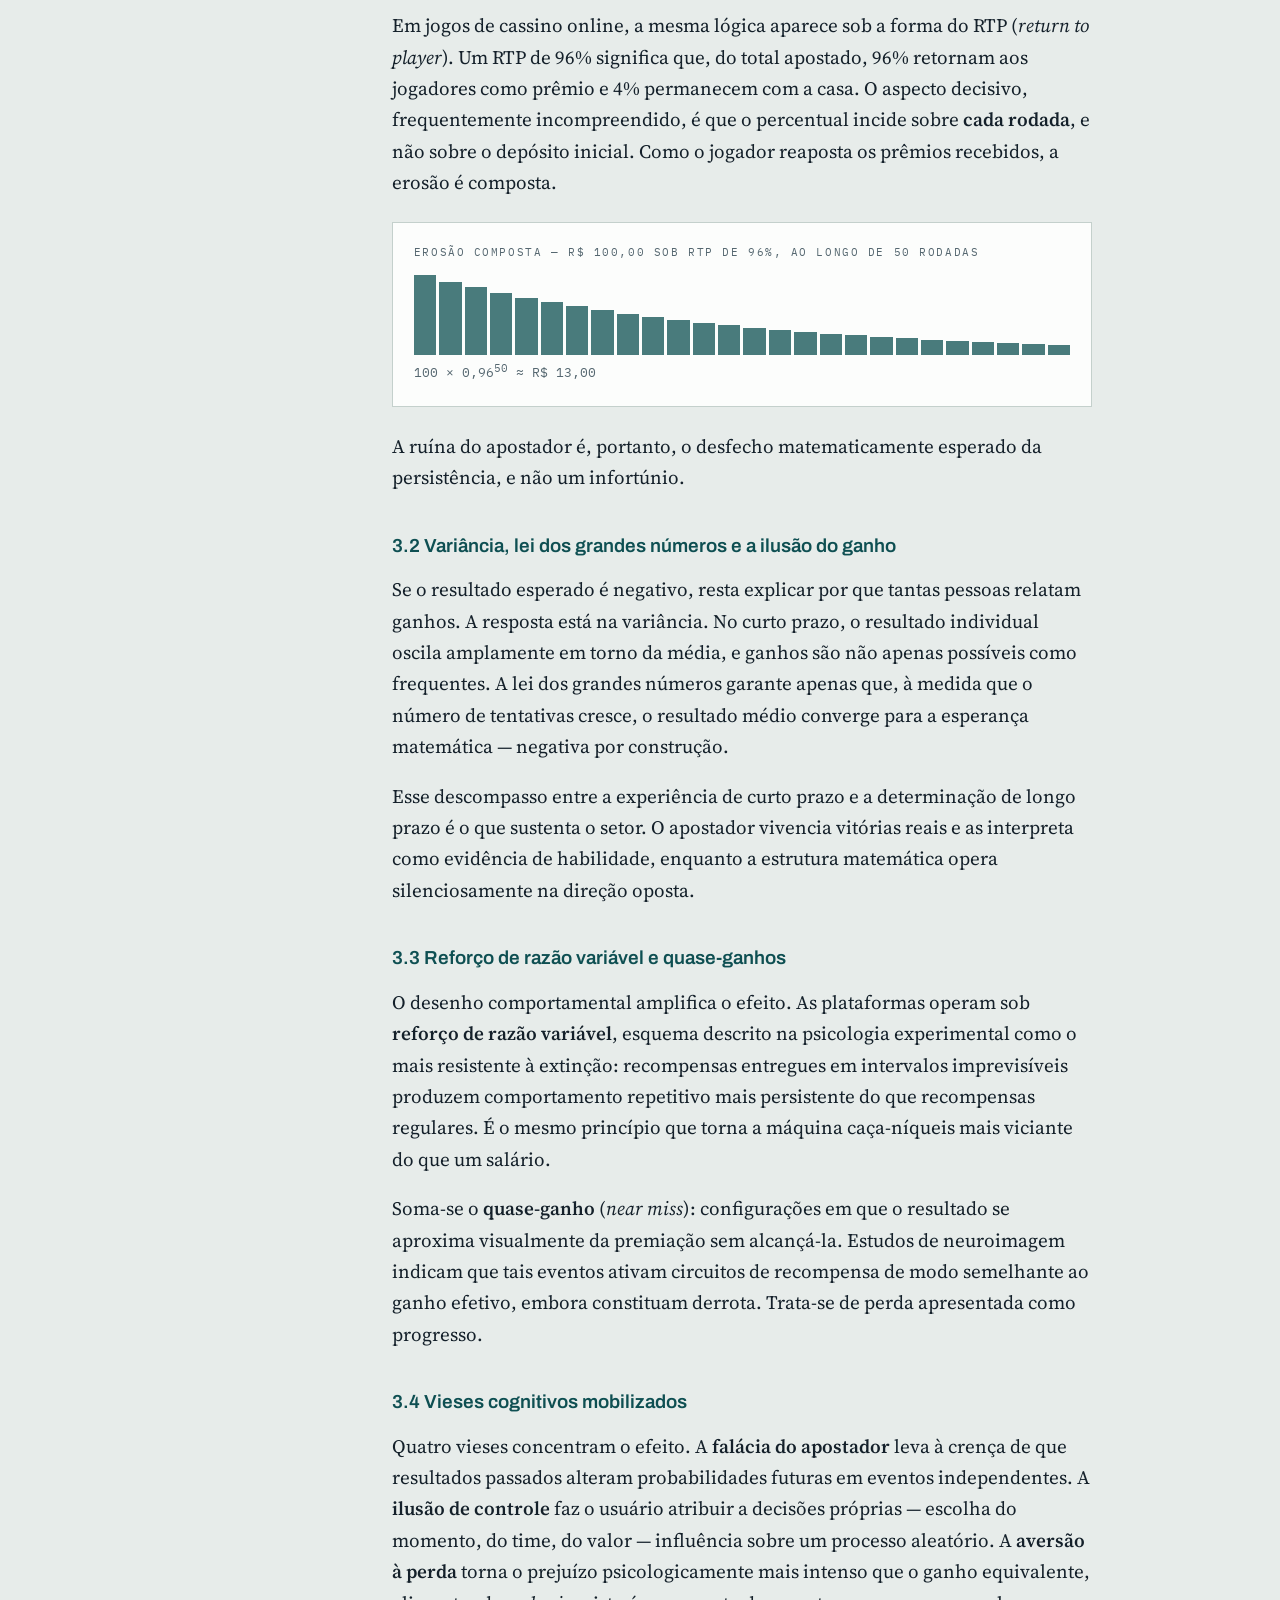
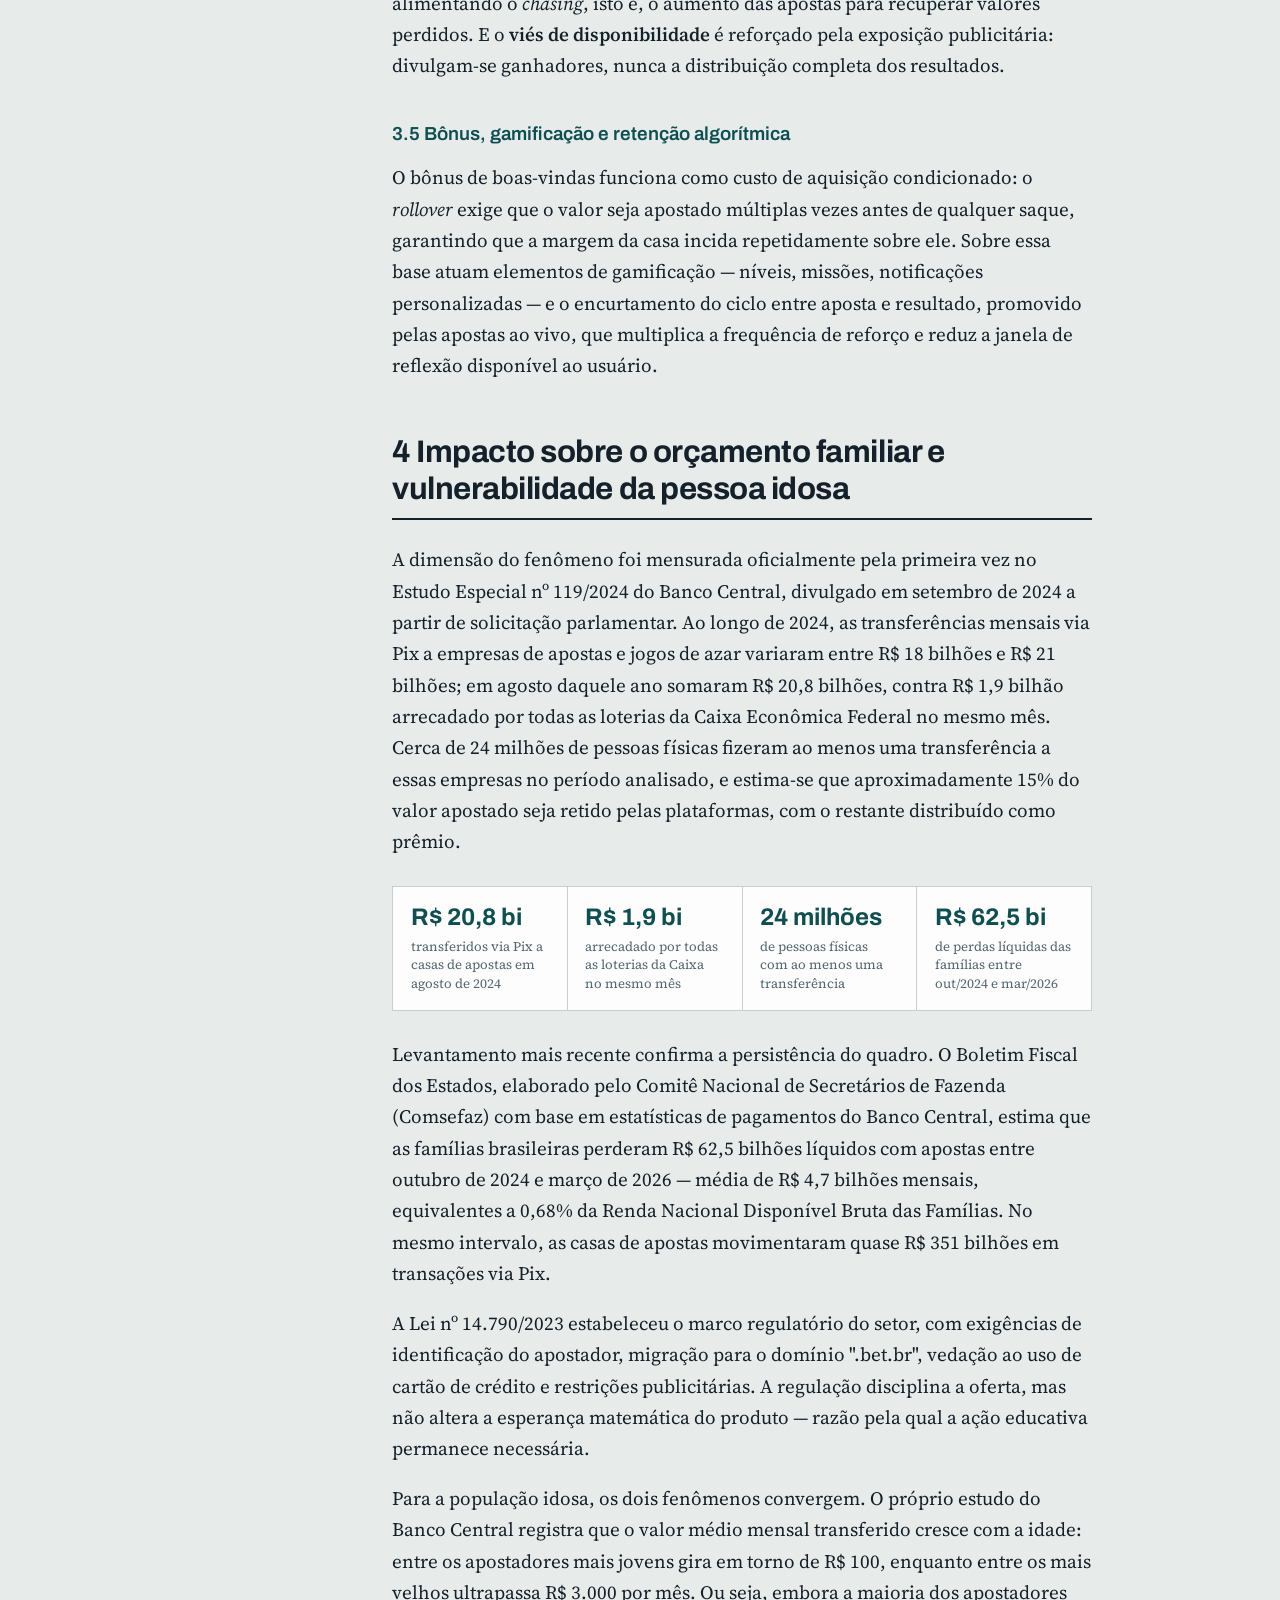
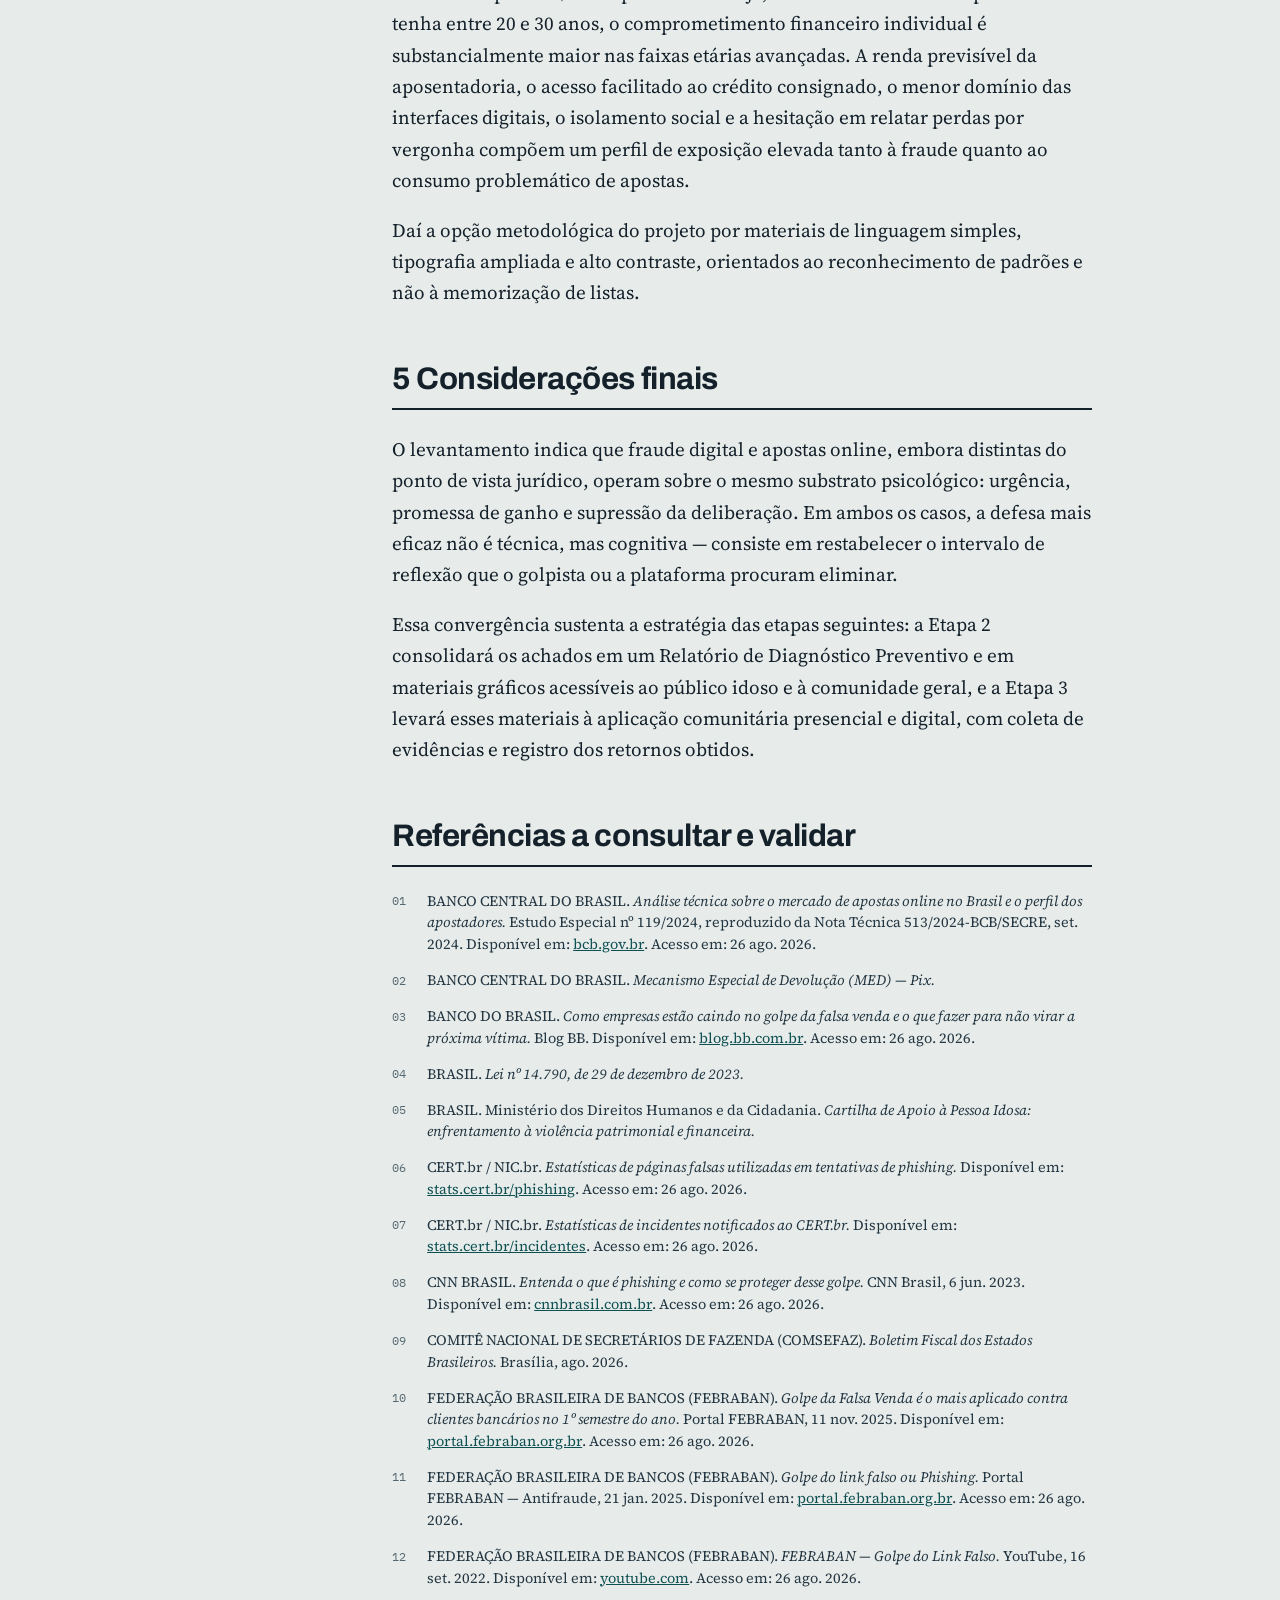
==== commit 786dfa8b: "Atualizar o index.html" ====
--- a/index.html
+++ b/index.html
@@ -229,7 +229,7 @@
   <div class="group-inner">
     <h2>Grupo</h2>
     <ul class="roster">
-      <li><span>Diogo de Campos Martins<em class="curso">Ciências Contábeis</em></span><span class="ra">RA 6000xxxx</span></li>
+      <li><span>Diogo de Campos Martins<em class="curso">Ciências Contábeis</em></span><span class="ra">RA 60007144</span></li>
       <li><span>Eduardo Henrique Zuffo<em class="curso">Administração</em></span><span class="ra">RA 60009637</span></li>
       <li><span>Giovana Paulini<em class="curso">Administração</em></span><span class="ra">RA 60007749</span></li>
       <li><span>Márcio Eller<em class="curso">Administração</em></span><span class="ra">RA 60007883</span></li>
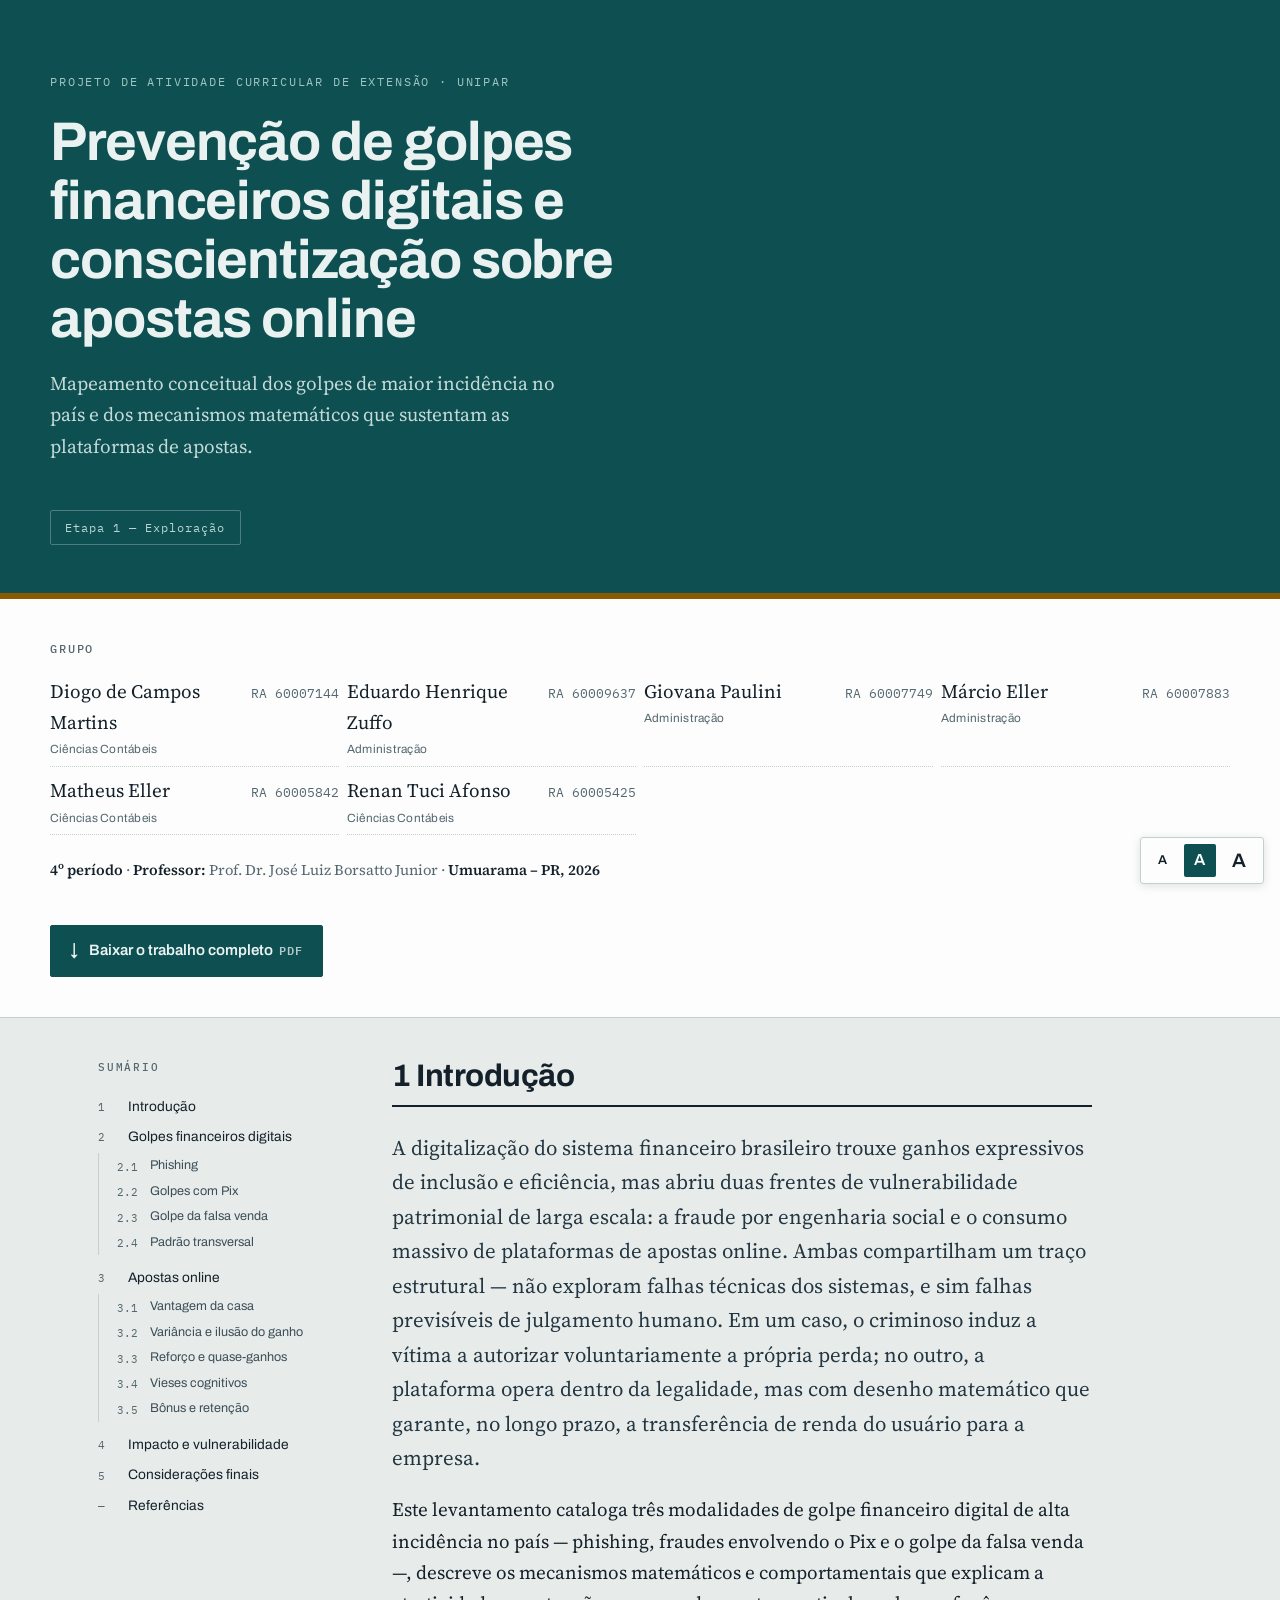
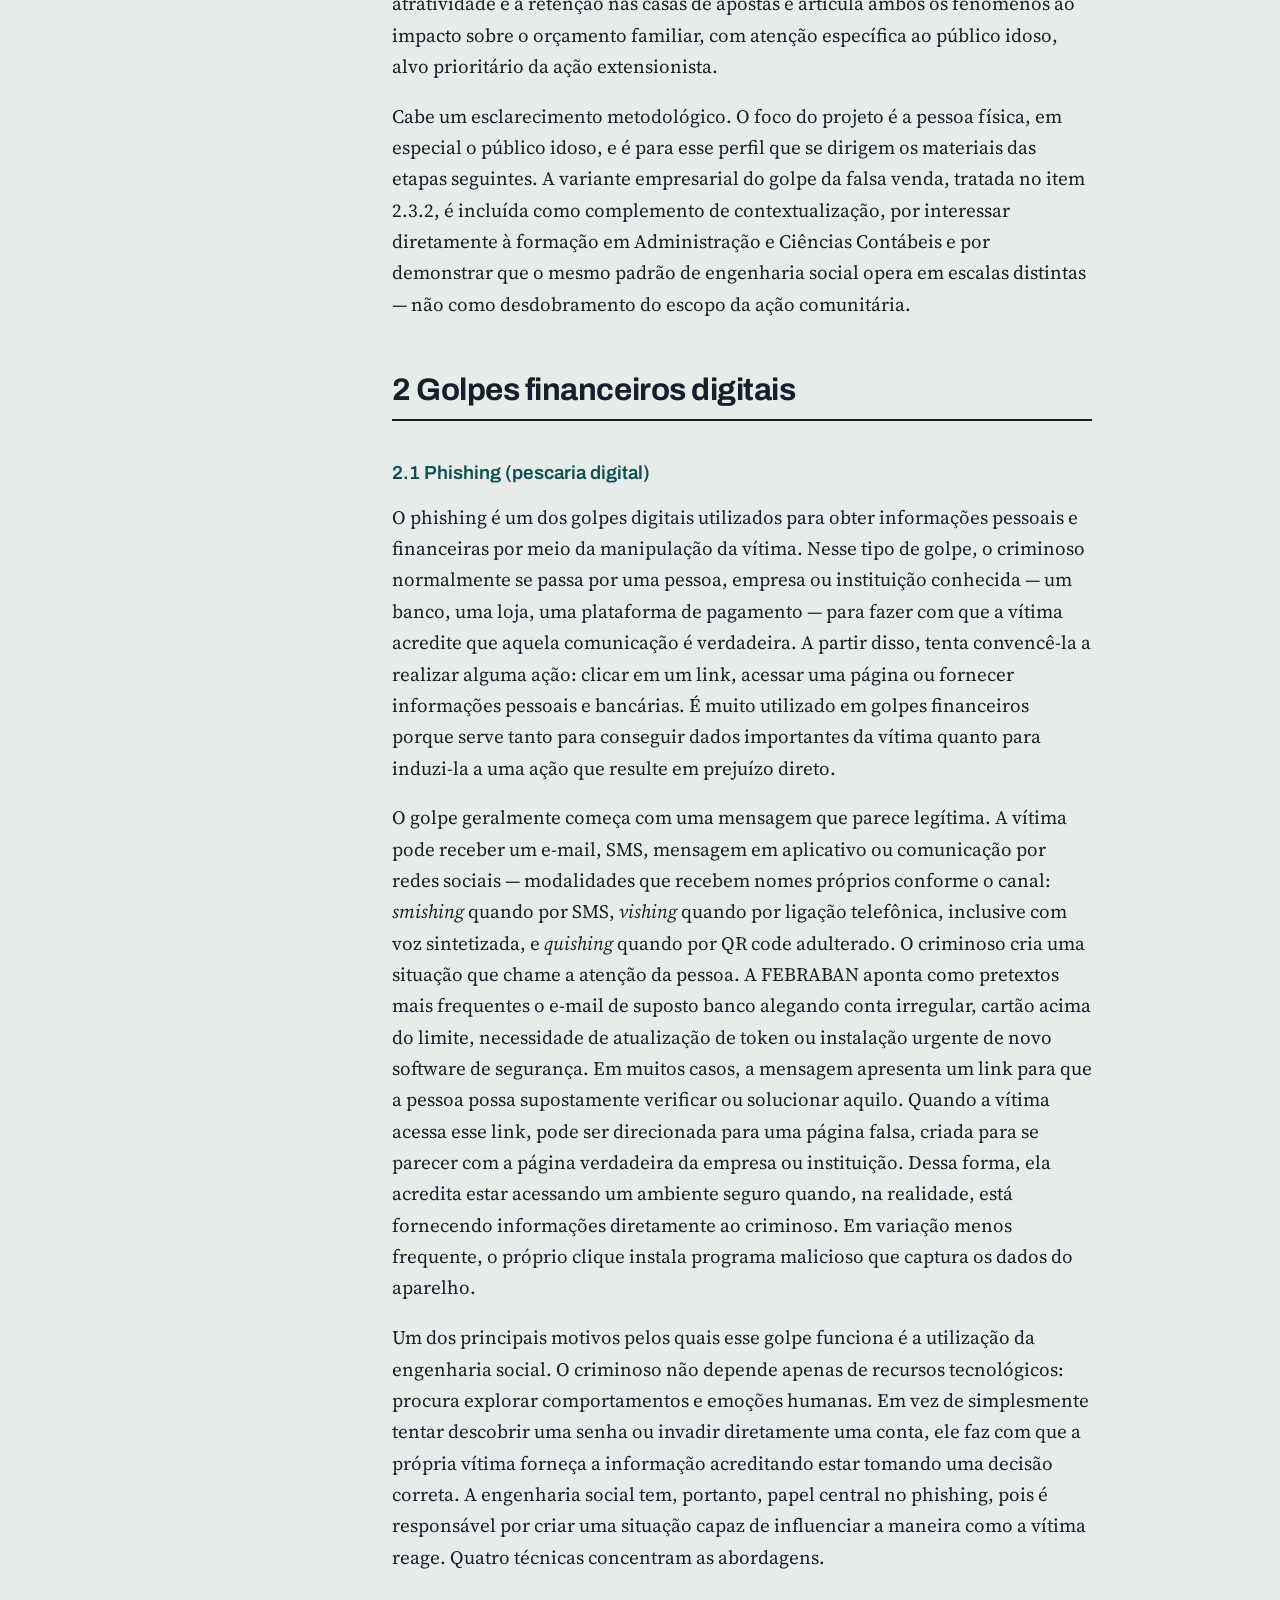
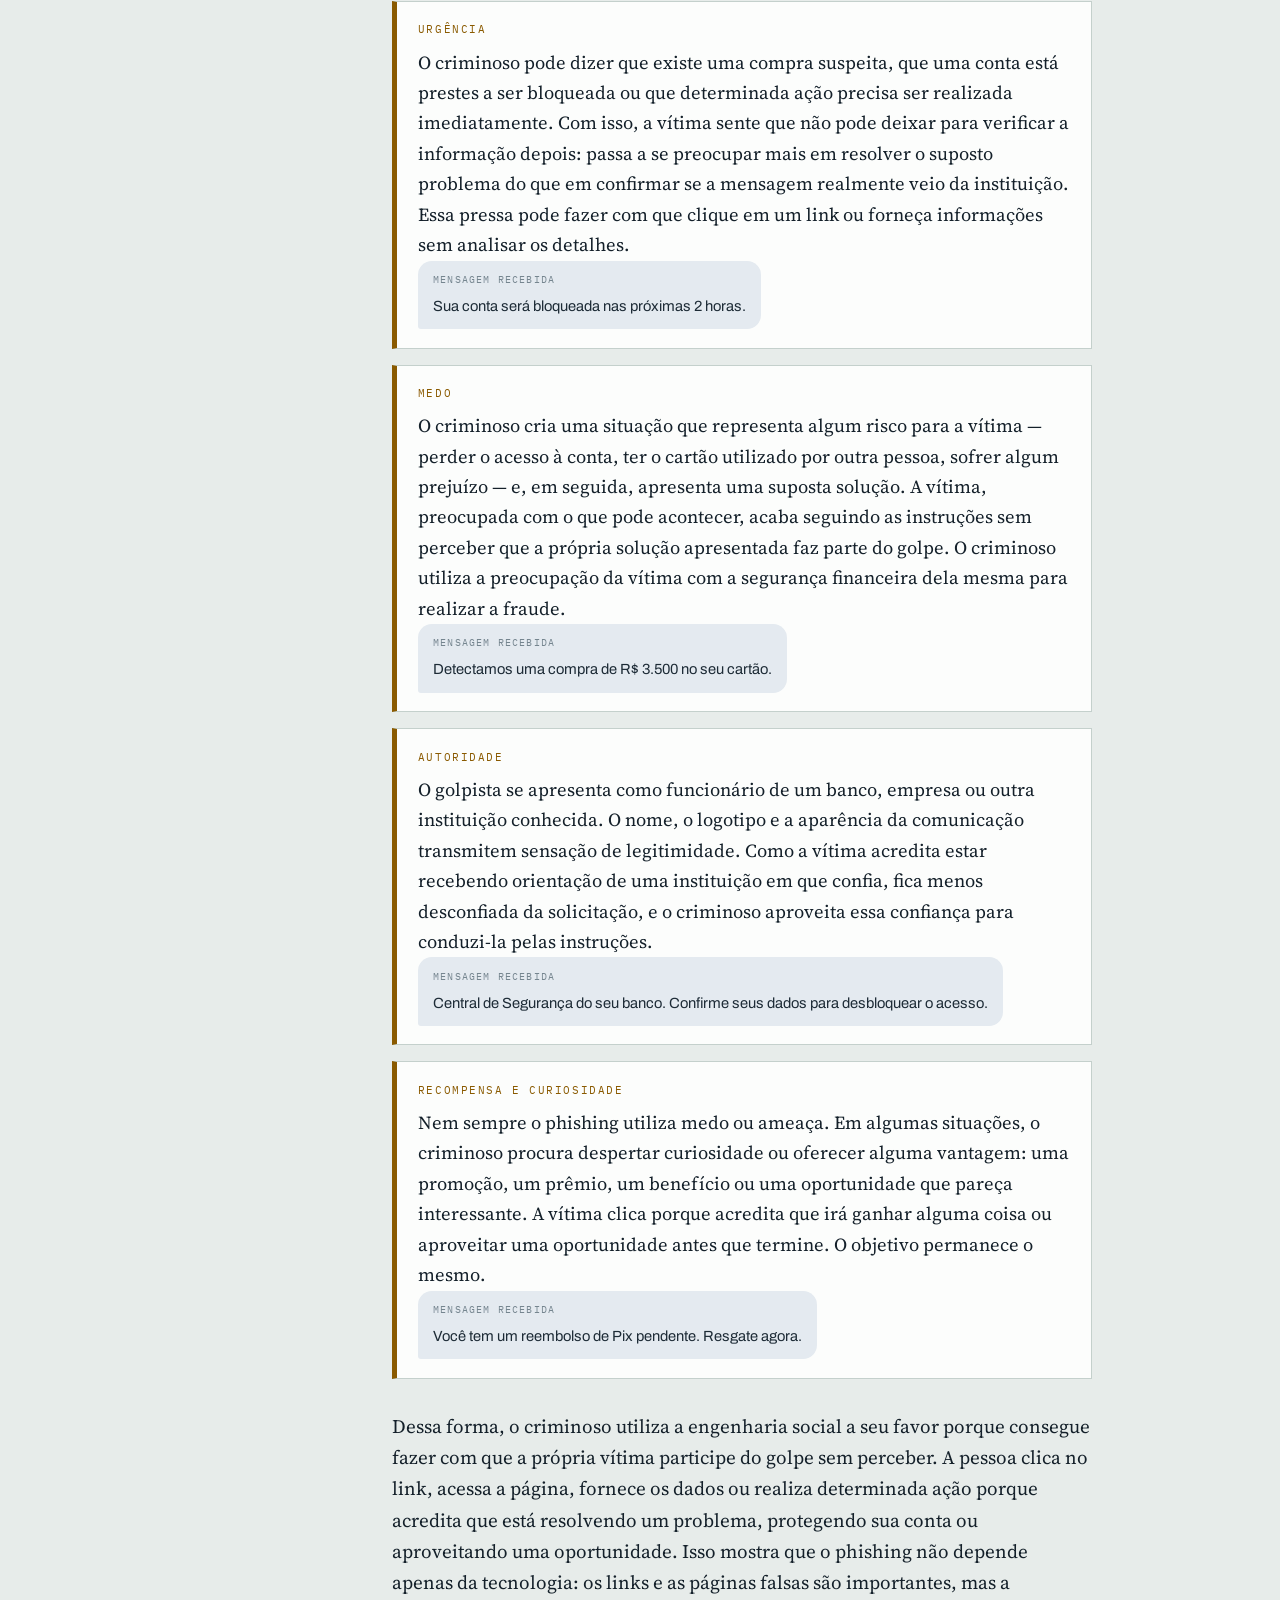
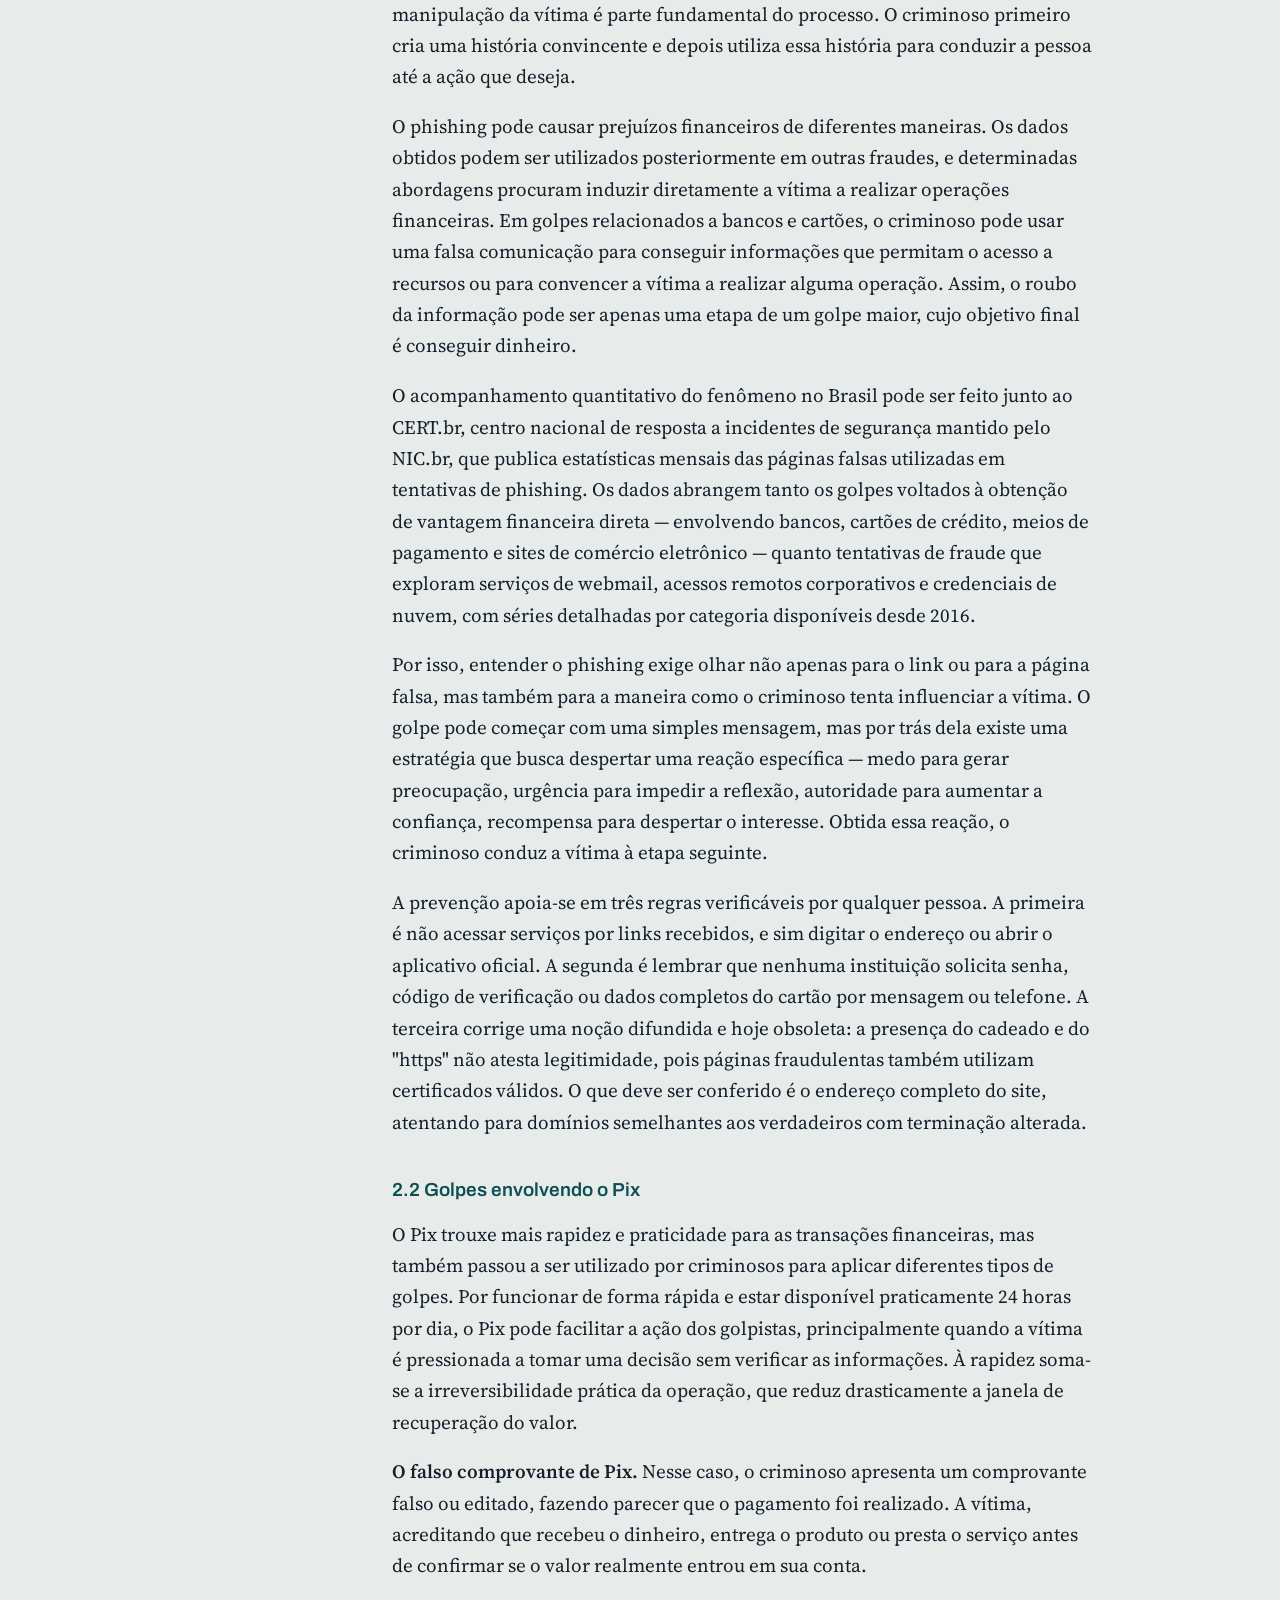
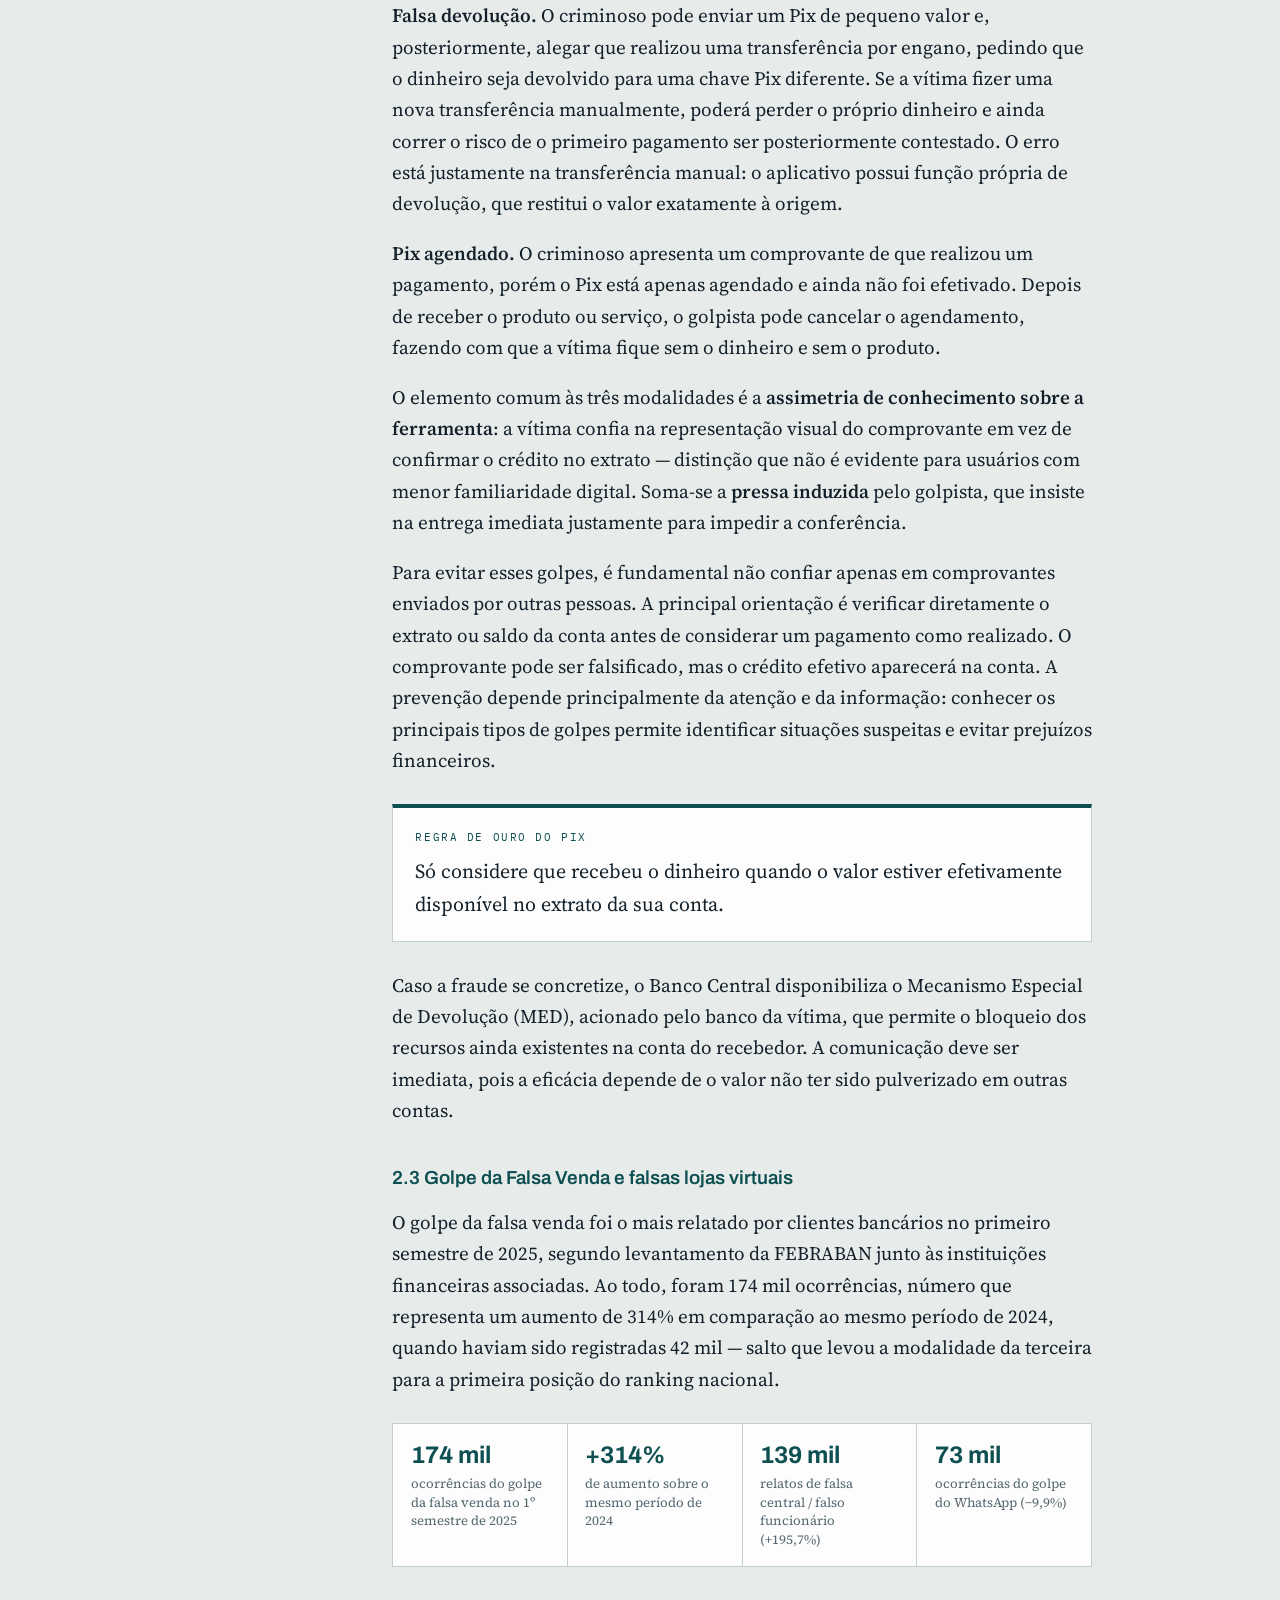
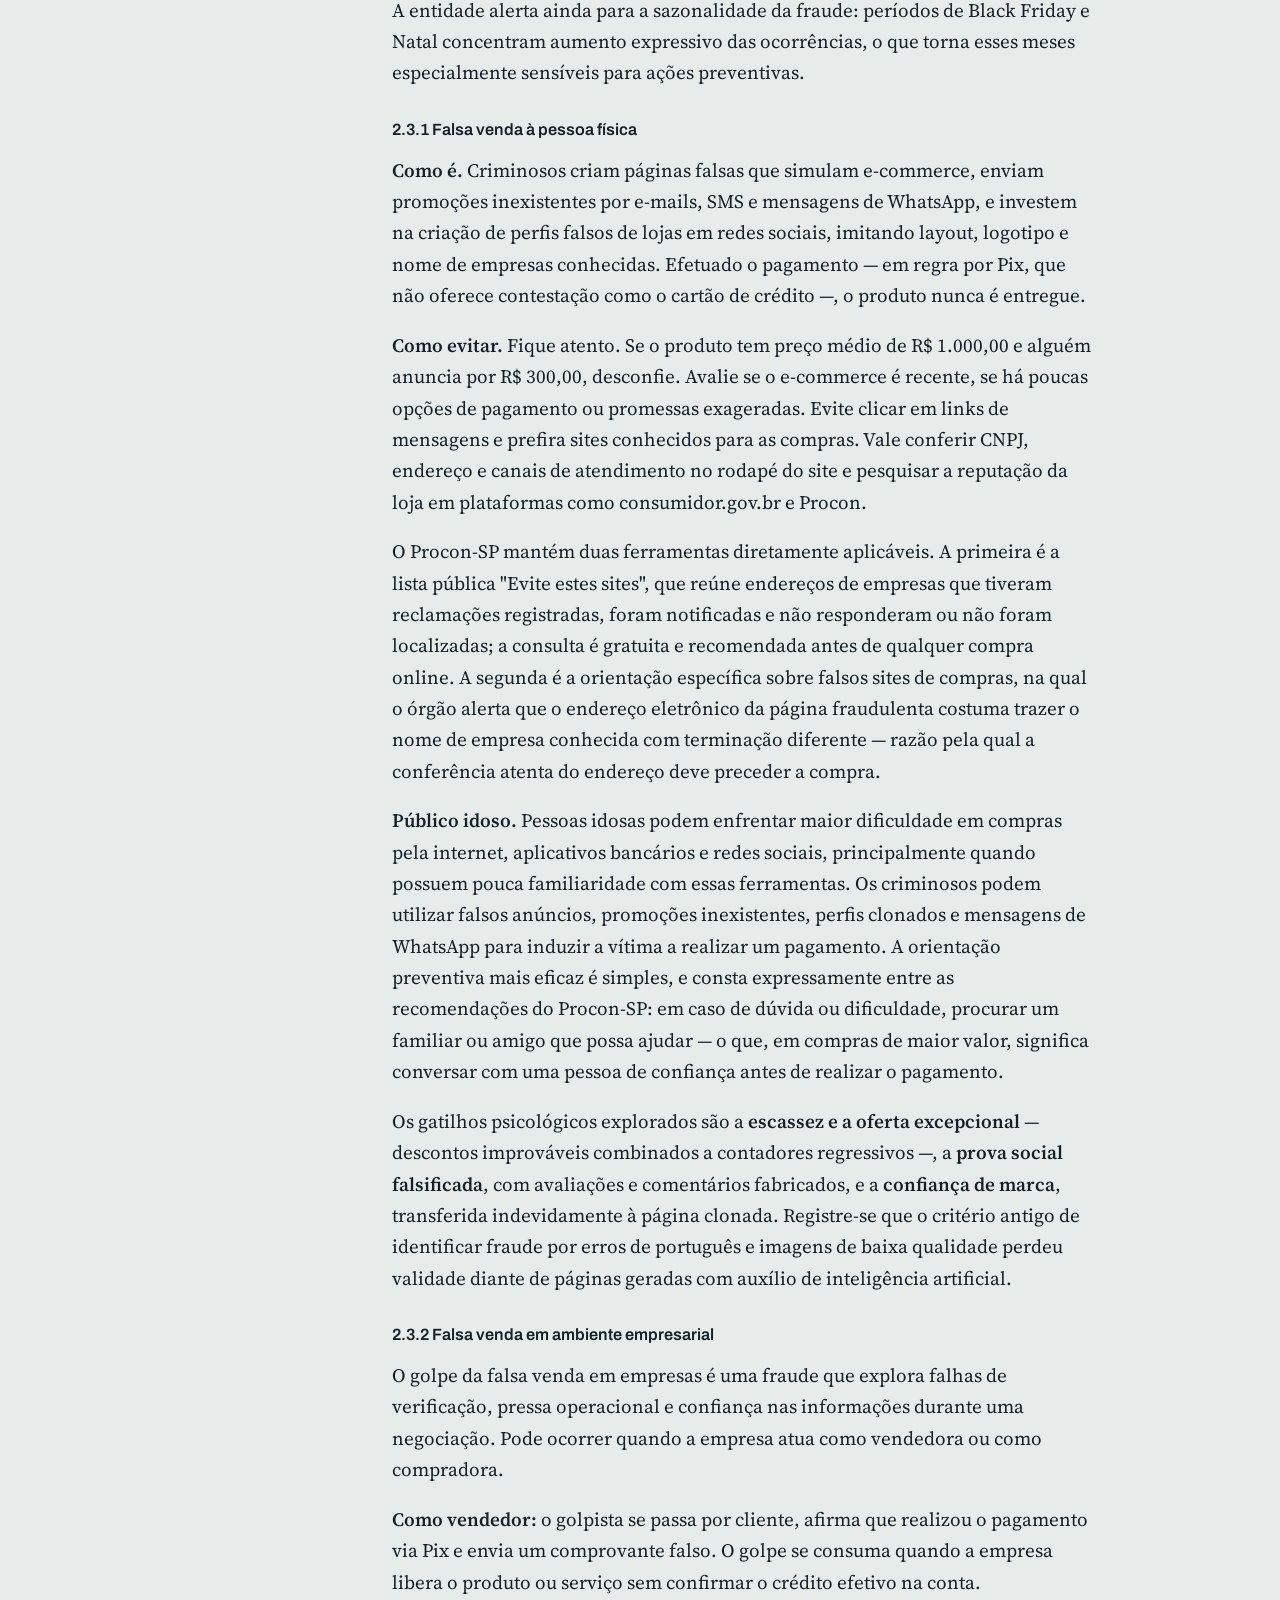
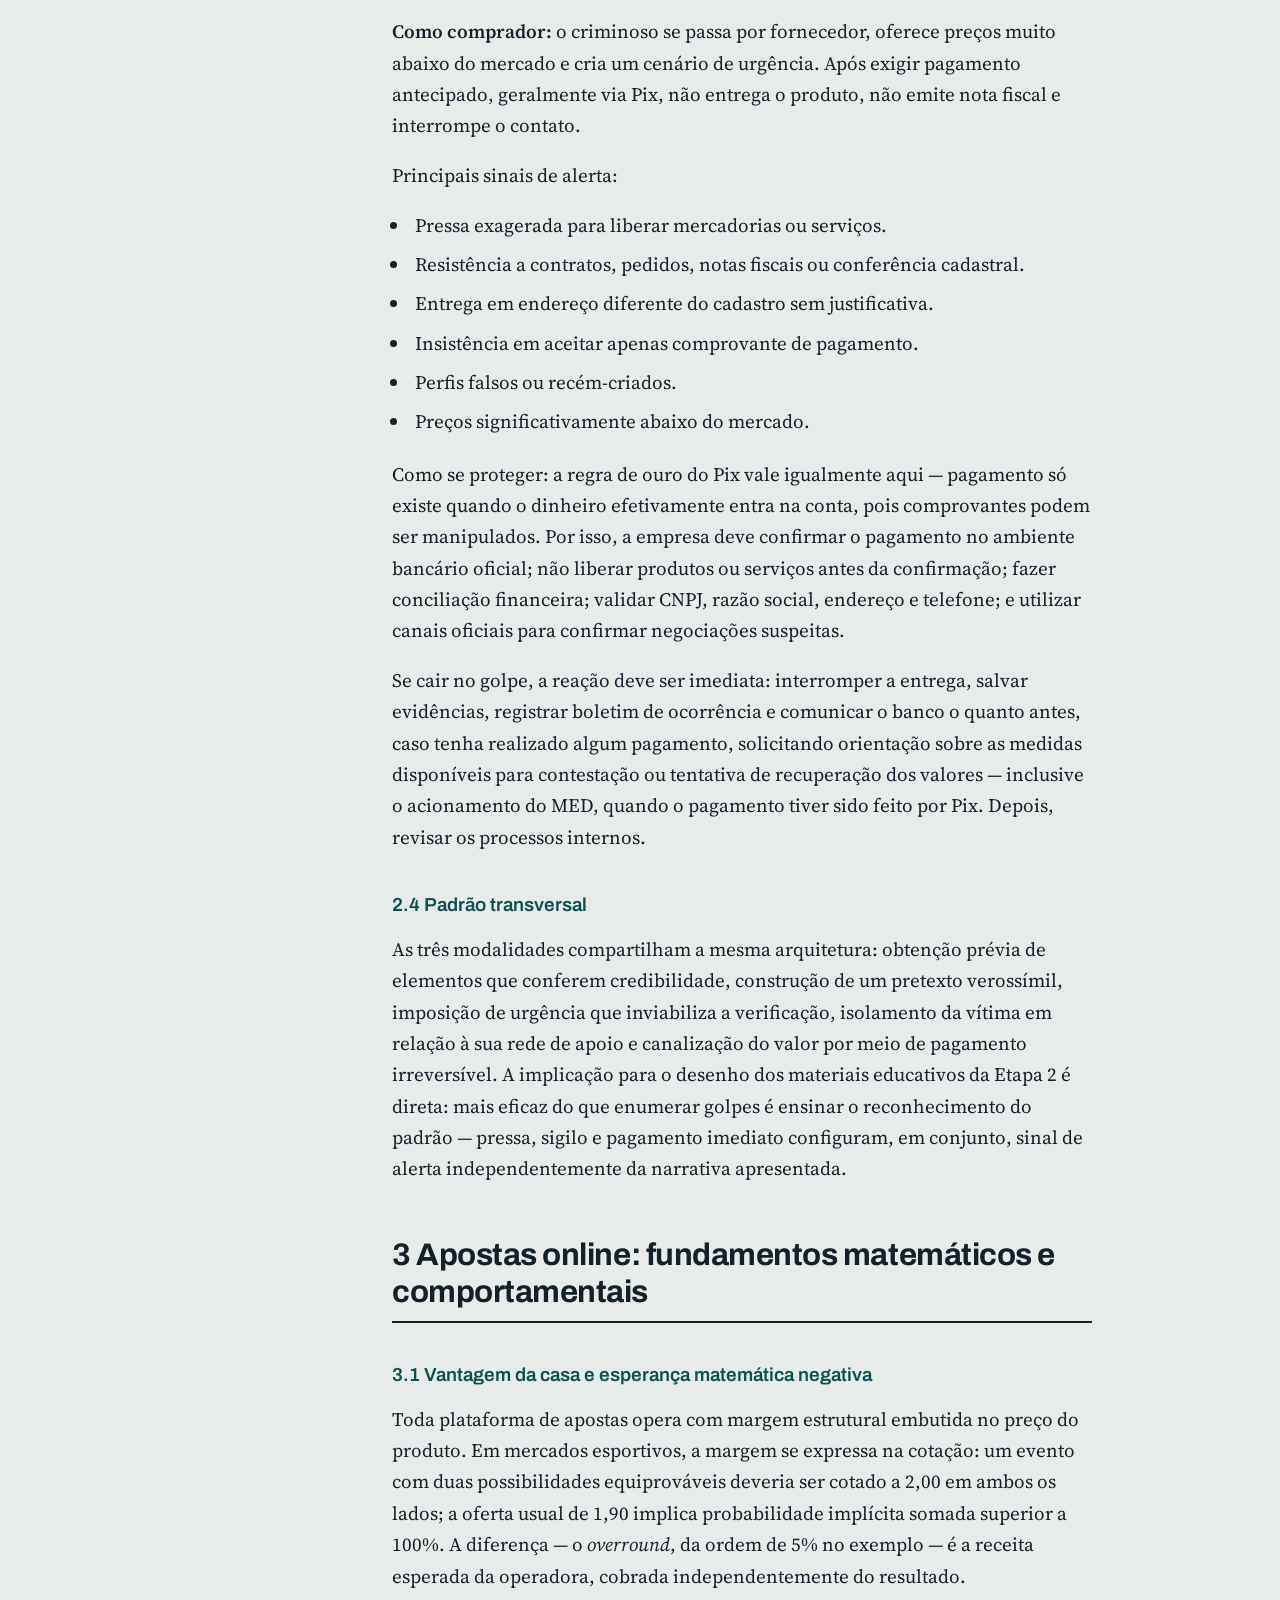
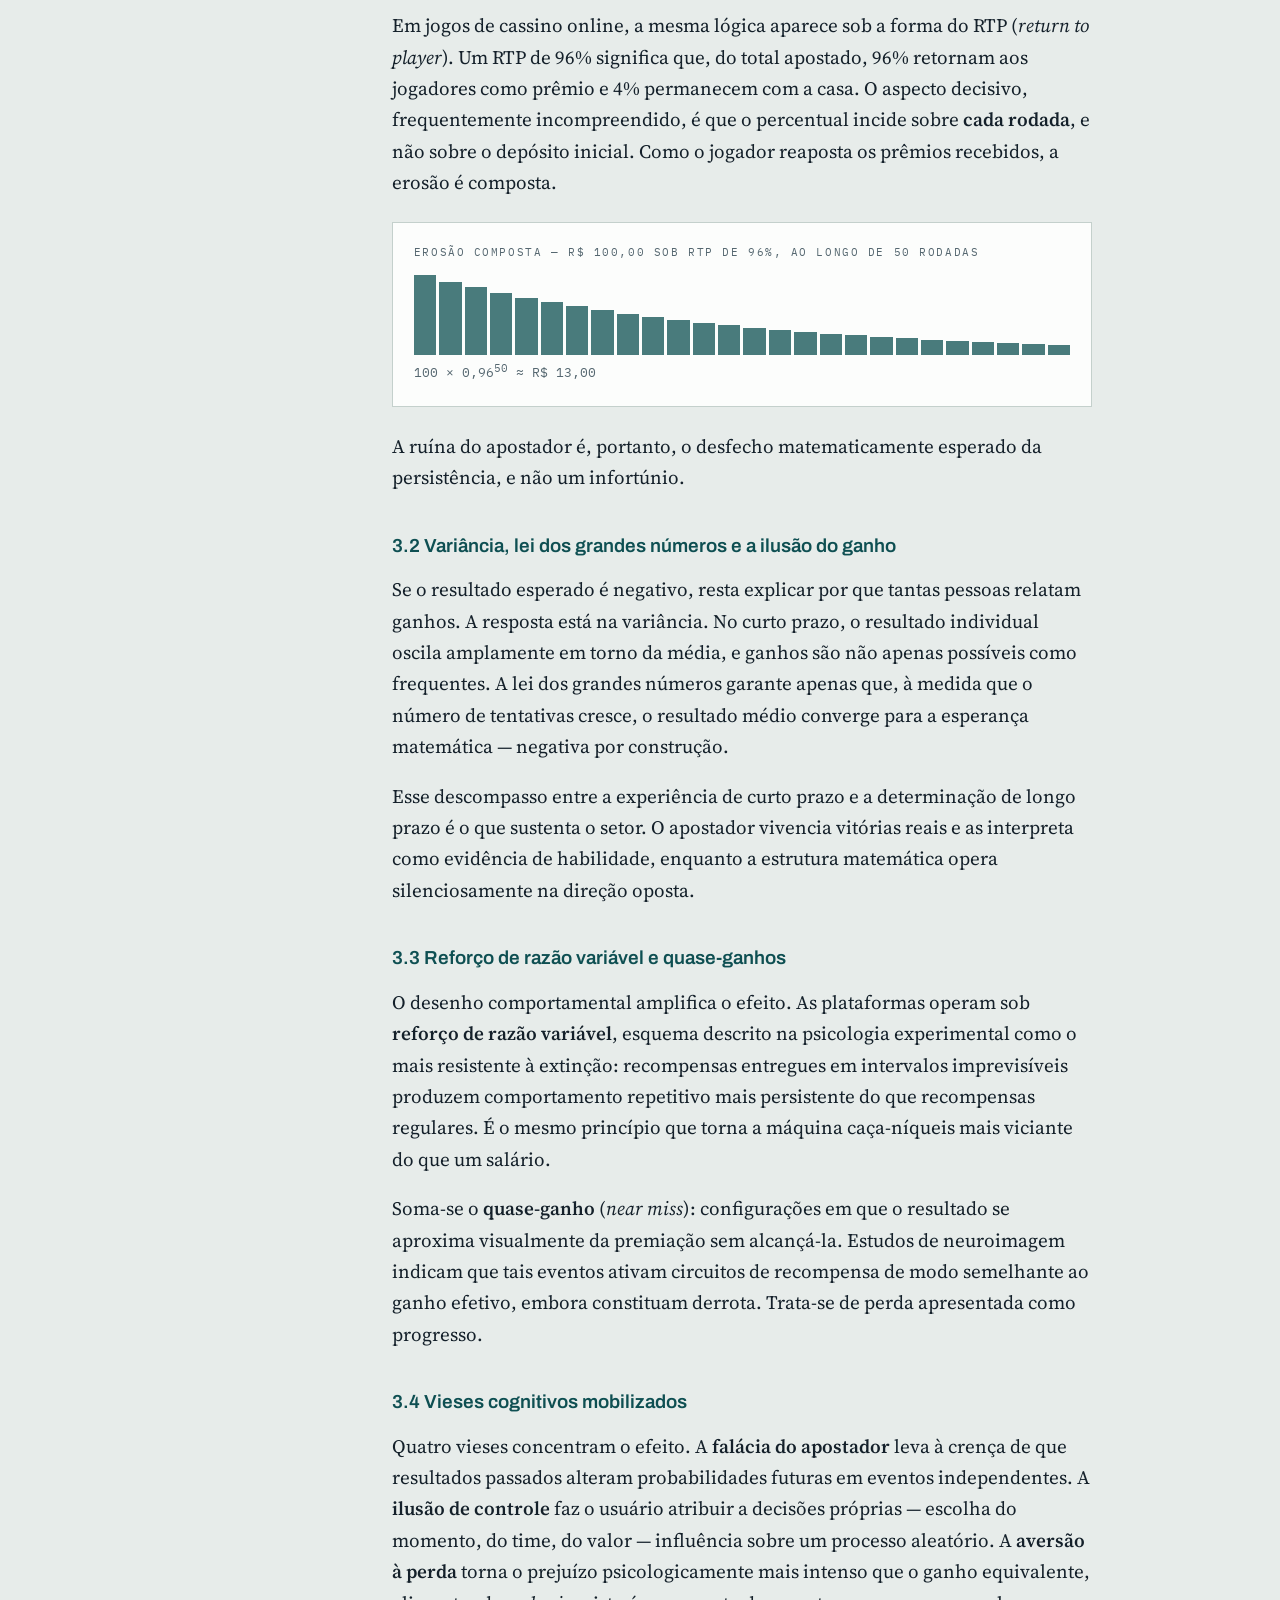
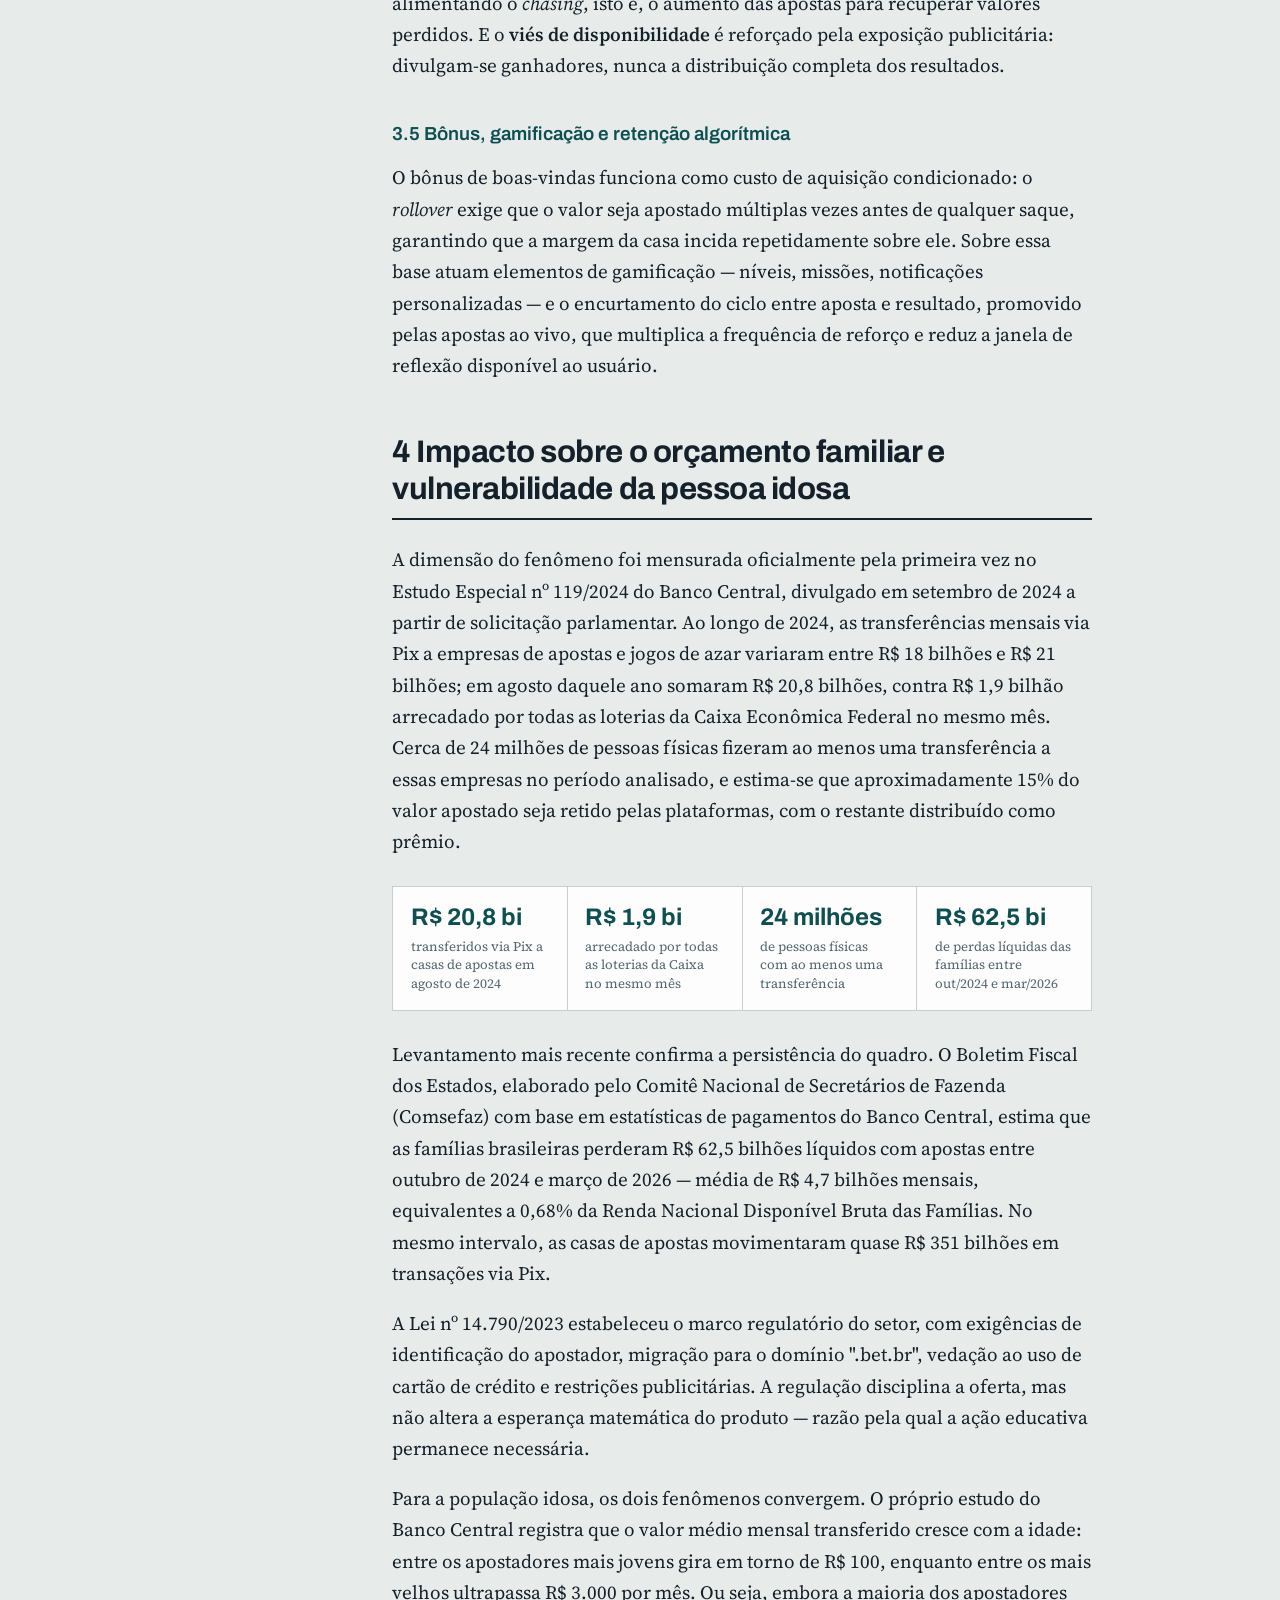
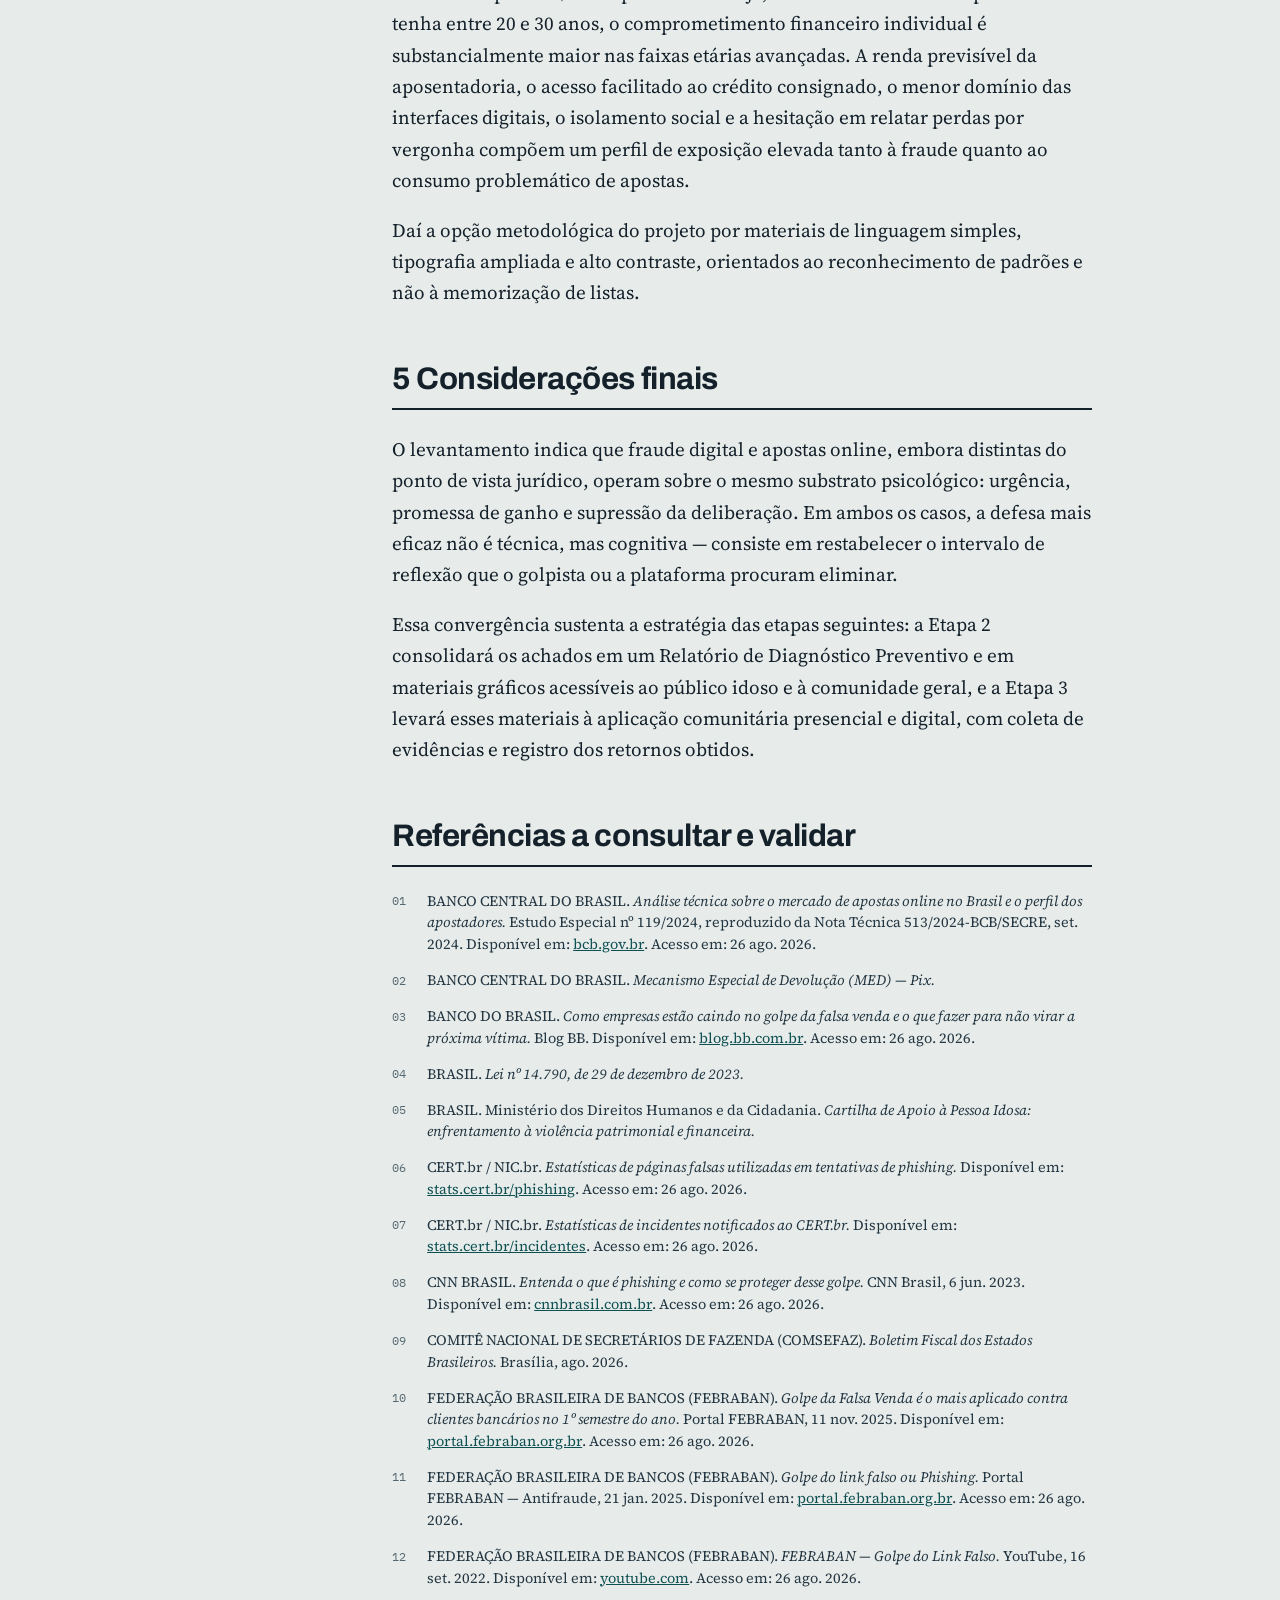
==== commit f77e8857: "Add files via upload" ====
--- a/index.html
+++ b/index.html
@@ -97,16 +97,22 @@
 @media(max-width:900px){nav.toc{position:static;padding:1.75rem 0 .5rem;border-bottom:1px solid var(--line)}}
 nav.toc h2{font-family:"IBM Plex Mono",monospace;font-size:.7rem;letter-spacing:.16em;
   text-transform:uppercase;color:var(--muted);margin-bottom:1rem;font-weight:500}
-nav.toc ol{list-style:none;counter-reset:t}
-nav.toc li{counter-increment:t;margin-bottom:.15rem}
+nav.toc ul{list-style:none}
+nav.toc>ul>li{margin-bottom:.1rem}
 nav.toc a{
-  display:flex;gap:.6rem;text-decoration:none;color:var(--ink);
-  font-size:.88rem;line-height:1.35;padding:.4rem .5rem .4rem 0;border-radius:2px;
-}
-nav.toc a::before{content:counter(t);font-family:"IBM Plex Mono",monospace;
-  font-size:.72rem;color:var(--muted);padding-top:.15rem}
+  display:flex;gap:.55rem;text-decoration:none;color:var(--ink);
+  font-size:.86rem;line-height:1.35;padding:.32rem .4rem .32rem 0;border-radius:2px;
+}
+nav.toc a b{font-family:"IBM Plex Mono",monospace;font-size:.7rem;font-weight:400;
+  color:var(--muted);padding-top:.15rem;min-width:1.9em}
+nav.toc ul ul{margin:.1rem 0 .55rem 0;padding-left:.55rem;border-left:1px solid var(--line)}
+nav.toc ul ul a{font-size:.79rem;color:#3D4E58;padding:.25rem .4rem .25rem .55rem}
+nav.toc ul ul a b{min-width:2.2em}
 nav.toc a:hover{color:var(--teal)}
+nav.toc a:hover b{color:var(--teal)}
 nav.toc a:focus-visible{outline:2px solid var(--teal);outline-offset:2px}
+nav.toc a.active{color:var(--teal);font-weight:600}
+nav.toc a.active b{color:var(--teal)}
 
 main{padding:2.5rem 0 4rem;max-width:70ch}
 
@@ -117,7 +123,7 @@
   font-size:clamp(1.45rem,3.4vw,1.95rem);line-height:1.2;letter-spacing:-.015em;
   padding-bottom:.6rem;border-bottom:2px solid var(--ink);margin-bottom:1.5rem;
 }
-h3.sub{font-family:Archivo,sans-serif;font-weight:600;font-size:1.18rem;
+h3.sub{scroll-margin-top:1.5rem;font-family:Archivo,sans-serif;font-weight:600;font-size:1.18rem;
   margin:2.25rem 0 .85rem;color:var(--teal)}
 h4.subsub{font-family:Archivo,sans-serif;font-weight:600;font-size:1.02rem;
   margin:1.75rem 0 .7rem}
@@ -247,14 +253,29 @@
 <div class="shell">
   <nav class="toc" aria-label="Sumário">
     <h2>Sumário</h2>
-    <ol>
-      <li><a href="#s1">Introdução</a></li>
-      <li><a href="#s2">Golpes financeiros digitais</a></li>
-      <li><a href="#s3">Apostas online</a></li>
-      <li><a href="#s4">Impacto e vulnerabilidade</a></li>
-      <li><a href="#s5">Considerações finais</a></li>
-      <li><a href="#refs">Referências</a></li>
-    </ol>
+    <ul>
+      <li><a href="#s1"><b>1</b> Introdução</a></li>
+      <li><a href="#s2"><b>2</b> Golpes financeiros digitais</a>
+        <ul>
+          <li><a href="#s21"><b>2.1</b> Phishing</a></li>
+          <li><a href="#s22"><b>2.2</b> Golpes com Pix</a></li>
+          <li><a href="#s23"><b>2.3</b> Golpe da falsa venda</a></li>
+          <li><a href="#s24"><b>2.4</b> Padrão transversal</a></li>
+        </ul>
+      </li>
+      <li><a href="#s3"><b>3</b> Apostas online</a>
+        <ul>
+          <li><a href="#s31"><b>3.1</b> Vantagem da casa</a></li>
+          <li><a href="#s32"><b>3.2</b> Variância e ilusão do ganho</a></li>
+          <li><a href="#s33"><b>3.3</b> Reforço e quase-ganhos</a></li>
+          <li><a href="#s34"><b>3.4</b> Vieses cognitivos</a></li>
+          <li><a href="#s35"><b>3.5</b> Bônus e retenção</a></li>
+        </ul>
+      </li>
+      <li><a href="#s4"><b>4</b> Impacto e vulnerabilidade</a></li>
+      <li><a href="#s5"><b>5</b> Considerações finais</a></li>
+      <li><a href="#refs"><b>—</b> Referências</a></li>
+    </ul>
   </nav>
 
   <main>
@@ -269,7 +290,7 @@
     <section id="s2">
       <h2 class="sec">2 Golpes financeiros digitais</h2>
 
-      <h3 class="sub">2.1 Phishing (pescaria digital)</h3>
+      <h3 class="sub" id="s21">2.1 Phishing (pescaria digital)</h3>
       <p>O phishing é um dos golpes digitais utilizados para obter informações pessoais e financeiras por meio da manipulação da vítima. Nesse tipo de golpe, o criminoso normalmente se passa por uma pessoa, empresa ou instituição conhecida — um banco, uma loja, uma plataforma de pagamento — para fazer com que a vítima acredite que aquela comunicação é verdadeira. A partir disso, tenta convencê-la a realizar alguma ação: clicar em um link, acessar uma página ou fornecer informações pessoais e bancárias. É muito utilizado em golpes financeiros porque serve tanto para conseguir dados importantes da vítima quanto para induzi-la a uma ação que resulte em prejuízo direto.</p>
       <p>O golpe geralmente começa com uma mensagem que parece legítima. A vítima pode receber um e-mail, SMS, mensagem em aplicativo ou comunicação por redes sociais — modalidades que recebem nomes próprios conforme o canal: <em>smishing</em> quando por SMS, <em>vishing</em> quando por ligação telefônica, inclusive com voz sintetizada, e <em>quishing</em> quando por QR code adulterado. O criminoso cria uma situação que chame a atenção da pessoa. A FEBRABAN aponta como pretextos mais frequentes o e-mail de suposto banco alegando conta irregular, cartão acima do limite, necessidade de atualização de token ou instalação urgente de novo software de segurança. Em muitos casos, a mensagem apresenta um link para que a pessoa possa supostamente verificar ou solucionar aquilo. Quando a vítima acessa esse link, pode ser direcionada para uma página falsa, criada para se parecer com a página verdadeira da empresa ou instituição. Dessa forma, ela acredita estar acessando um ambiente seguro quando, na realidade, está fornecendo informações diretamente ao criminoso. Em variação menos frequente, o próprio clique instala programa malicioso que captura os dados do aparelho.</p>
       <p>Um dos principais motivos pelos quais esse golpe funciona é a utilização da engenharia social. O criminoso não depende apenas de recursos tecnológicos: procura explorar comportamentos e emoções humanas. Em vez de simplesmente tentar descobrir uma senha ou invadir diretamente uma conta, ele faz com que a própria vítima forneça a informação acreditando estar tomando uma decisão correta. A engenharia social tem, portanto, papel central no phishing, pois é responsável por criar uma situação capaz de influenciar a maneira como a vítima reage. Quatro técnicas concentram as abordagens.</p>
@@ -303,7 +324,7 @@
       <p>Por isso, entender o phishing exige olhar não apenas para o link ou para a página falsa, mas também para a maneira como o criminoso tenta influenciar a vítima. O golpe pode começar com uma simples mensagem, mas por trás dela existe uma estratégia que busca despertar uma reação específica — medo para gerar preocupação, urgência para impedir a reflexão, autoridade para aumentar a confiança, recompensa para despertar o interesse. Obtida essa reação, o criminoso conduz a vítima à etapa seguinte.</p>
       <p>A prevenção apoia-se em três regras verificáveis por qualquer pessoa. A primeira é não acessar serviços por links recebidos, e sim digitar o endereço ou abrir o aplicativo oficial. A segunda é lembrar que nenhuma instituição solicita senha, código de verificação ou dados completos do cartão por mensagem ou telefone. A terceira corrige uma noção difundida e hoje obsoleta: a presença do cadeado e do "https" não atesta legitimidade, pois páginas fraudulentas também utilizam certificados válidos. O que deve ser conferido é o endereço completo do site, atentando para domínios semelhantes aos verdadeiros com terminação alterada.</p>
 
-      <h3 class="sub">2.2 Golpes envolvendo o Pix</h3>
+      <h3 class="sub" id="s22">2.2 Golpes envolvendo o Pix</h3>
       <p>O Pix trouxe mais rapidez e praticidade para as transações financeiras, mas também passou a ser utilizado por criminosos para aplicar diferentes tipos de golpes. Por funcionar de forma rápida e estar disponível praticamente 24 horas por dia, o Pix pode facilitar a ação dos golpistas, principalmente quando a vítima é pressionada a tomar uma decisão sem verificar as informações. À rapidez soma-se a irreversibilidade prática da operação, que reduz drasticamente a janela de recuperação do valor.</p>
       <p><strong>O falso comprovante de Pix.</strong> Nesse caso, o criminoso apresenta um comprovante falso ou editado, fazendo parecer que o pagamento foi realizado. A vítima, acreditando que recebeu o dinheiro, entrega o produto ou presta o serviço antes de confirmar se o valor realmente entrou em sua conta.</p>
       <p><strong>Falsa devolução.</strong> O criminoso pode enviar um Pix de pequeno valor e, posteriormente, alegar que realizou uma transferência por engano, pedindo que o dinheiro seja devolvido para uma chave Pix diferente. Se a vítima fizer uma nova transferência manualmente, poderá perder o próprio dinheiro e ainda correr o risco de o primeiro pagamento ser posteriormente contestado. O erro está justamente na transferência manual: o aplicativo possui função própria de devolução, que restitui o valor exatamente à origem.</p>
@@ -318,7 +339,7 @@
 
       <p>Caso a fraude se concretize, o Banco Central disponibiliza o Mecanismo Especial de Devolução (MED), acionado pelo banco da vítima, que permite o bloqueio dos recursos ainda existentes na conta do recebedor. A comunicação deve ser imediata, pois a eficácia depende de o valor não ter sido pulverizado em outras contas.</p>
 
-      <h3 class="sub">2.3 Golpe da Falsa Venda e falsas lojas virtuais</h3>
+      <h3 class="sub" id="s23">2.3 Golpe da Falsa Venda e falsas lojas virtuais</h3>
       <p>O golpe da falsa venda foi o mais relatado por clientes bancários no primeiro semestre de 2025, segundo levantamento da FEBRABAN junto às instituições financeiras associadas. Ao todo, foram 174 mil ocorrências, número que representa um aumento de 314% em comparação ao mesmo período de 2024, quando haviam sido registradas 42 mil — salto que levou a modalidade da terceira para a primeira posição do ranking nacional.</p>
 
       <div class="figures">
@@ -353,14 +374,14 @@
       <p>Como se proteger: a regra de ouro do Pix vale igualmente aqui — pagamento só existe quando o dinheiro efetivamente entra na conta, pois comprovantes podem ser manipulados. Por isso, a empresa deve confirmar o pagamento no ambiente bancário oficial; não liberar produtos ou serviços antes da confirmação; fazer conciliação financeira; validar CNPJ, razão social, endereço e telefone; e utilizar canais oficiais para confirmar negociações suspeitas.</p>
       <p>Se cair no golpe, a reação deve ser imediata: interromper a entrega, salvar evidências, registrar boletim de ocorrência e comunicar o banco o quanto antes, caso tenha realizado algum pagamento, solicitando orientação sobre as medidas disponíveis para contestação ou tentativa de recuperação dos valores — inclusive o acionamento do MED, quando o pagamento tiver sido feito por Pix. Depois, revisar os processos internos.</p>
 
-      <h3 class="sub">2.4 Padrão transversal</h3>
+      <h3 class="sub" id="s24">2.4 Padrão transversal</h3>
       <p>As três modalidades compartilham a mesma arquitetura: obtenção prévia de elementos que conferem credibilidade, construção de um pretexto verossímil, imposição de urgência que inviabiliza a verificação, isolamento da vítima em relação à sua rede de apoio e canalização do valor por meio de pagamento irreversível. A implicação para o desenho dos materiais educativos da Etapa 2 é direta: mais eficaz do que enumerar golpes é ensinar o reconhecimento do padrão — pressa, sigilo e pagamento imediato configuram, em conjunto, sinal de alerta independentemente da narrativa apresentada.</p>
     </section>
 
     <section id="s3">
       <h2 class="sec">3 Apostas online: fundamentos matemáticos e comportamentais</h2>
 
-      <h3 class="sub">3.1 Vantagem da casa e esperança matemática negativa</h3>
+      <h3 class="sub" id="s31">3.1 Vantagem da casa e esperança matemática negativa</h3>
       <p>Toda plataforma de apostas opera com margem estrutural embutida no preço do produto. Em mercados esportivos, a margem se expressa na cotação: um evento com duas possibilidades equiprováveis deveria ser cotado a 2,00 em ambos os lados; a oferta usual de 1,90 implica probabilidade implícita somada superior a 100%. A diferença — o <em>overround</em>, da ordem de 5% no exemplo — é a receita esperada da operadora, cobrada independentemente do resultado.</p>
       <p>Em jogos de cassino online, a mesma lógica aparece sob a forma do RTP (<em>return to player</em>). Um RTP de 96% significa que, do total apostado, 96% retornam aos jogadores como prêmio e 4% permanecem com a casa. O aspecto decisivo, frequentemente incompreendido, é que o percentual incide sobre <strong>cada rodada</strong>, e não sobre o depósito inicial. Como o jogador reaposta os prêmios recebidos, a erosão é composta.</p>
 
@@ -372,18 +393,18 @@
 
       <p>A ruína do apostador é, portanto, o desfecho matematicamente esperado da persistência, e não um infortúnio.</p>
 
-      <h3 class="sub">3.2 Variância, lei dos grandes números e a ilusão do ganho</h3>
+      <h3 class="sub" id="s32">3.2 Variância, lei dos grandes números e a ilusão do ganho</h3>
       <p>Se o resultado esperado é negativo, resta explicar por que tantas pessoas relatam ganhos. A resposta está na variância. No curto prazo, o resultado individual oscila amplamente em torno da média, e ganhos são não apenas possíveis como frequentes. A lei dos grandes números garante apenas que, à medida que o número de tentativas cresce, o resultado médio converge para a esperança matemática — negativa por construção.</p>
       <p>Esse descompasso entre a experiência de curto prazo e a determinação de longo prazo é o que sustenta o setor. O apostador vivencia vitórias reais e as interpreta como evidência de habilidade, enquanto a estrutura matemática opera silenciosamente na direção oposta.</p>
 
-      <h3 class="sub">3.3 Reforço de razão variável e quase-ganhos</h3>
+      <h3 class="sub" id="s33">3.3 Reforço de razão variável e quase-ganhos</h3>
       <p>O desenho comportamental amplifica o efeito. As plataformas operam sob <strong>reforço de razão variável</strong>, esquema descrito na psicologia experimental como o mais resistente à extinção: recompensas entregues em intervalos imprevisíveis produzem comportamento repetitivo mais persistente do que recompensas regulares. É o mesmo princípio que torna a máquina caça-níqueis mais viciante do que um salário.</p>
       <p>Soma-se o <strong>quase-ganho</strong> (<em>near miss</em>): configurações em que o resultado se aproxima visualmente da premiação sem alcançá-la. Estudos de neuroimagem indicam que tais eventos ativam circuitos de recompensa de modo semelhante ao ganho efetivo, embora constituam derrota. Trata-se de perda apresentada como progresso.</p>
 
-      <h3 class="sub">3.4 Vieses cognitivos mobilizados</h3>
+      <h3 class="sub" id="s34">3.4 Vieses cognitivos mobilizados</h3>
       <p>Quatro vieses concentram o efeito. A <strong>falácia do apostador</strong> leva à crença de que resultados passados alteram probabilidades futuras em eventos independentes. A <strong>ilusão de controle</strong> faz o usuário atribuir a decisões próprias — escolha do momento, do time, do valor — influência sobre um processo aleatório. A <strong>aversão à perda</strong> torna o prejuízo psicologicamente mais intenso que o ganho equivalente, alimentando o <em>chasing</em>, isto é, o aumento das apostas para recuperar valores perdidos. E o <strong>viés de disponibilidade</strong> é reforçado pela exposição publicitária: divulgam-se ganhadores, nunca a distribuição completa dos resultados.</p>
 
-      <h3 class="sub">3.5 Bônus, gamificação e retenção algorítmica</h3>
+      <h3 class="sub" id="s35">3.5 Bônus, gamificação e retenção algorítmica</h3>
       <p>O bônus de boas-vindas funciona como custo de aquisição condicionado: o <em>rollover</em> exige que o valor seja apostado múltiplas vezes antes de qualquer saque, garantindo que a margem da casa incida repetidamente sobre ele. Sobre essa base atuam elementos de gamificação — níveis, missões, notificações personalizadas — e o encurtamento do ciclo entre aposta e resultado, promovido pelas apostas ao vivo, que multiplica a frequência de reforço e reduz a janela de reflexão disponível ao usuário.</p>
     </section>
 
@@ -458,6 +479,26 @@
   }
 })();
 
+// destaca no sumário a seção visível
+(function(){
+  var alvos = [].slice.call(document.querySelectorAll('section[id], h3.sub[id]'));
+  var links = {};
+  document.querySelectorAll('nav.toc a').forEach(function(a){
+    links[a.getAttribute('href').slice(1)] = a;
+  });
+  if(!('IntersectionObserver' in window) || !alvos.length) return;
+  var visiveis = new Set();
+  var obs = new IntersectionObserver(function(entradas){
+    entradas.forEach(function(e){
+      if(e.isIntersecting) visiveis.add(e.target.id); else visiveis.delete(e.target.id);
+    });
+    var atual = alvos.filter(function(t){ return visiveis.has(t.id); })[0];
+    Object.keys(links).forEach(function(k){ links[k].classList.remove('active'); });
+    if(atual && links[atual.id]) links[atual.id].classList.add('active');
+  }, { rootMargin: '-10% 0px -70% 0px' });
+  alvos.forEach(function(t){ obs.observe(t); });
+})();
+
 // controle de tamanho de texto
 (function(){
   var btns = document.querySelectorAll('.a11y button');
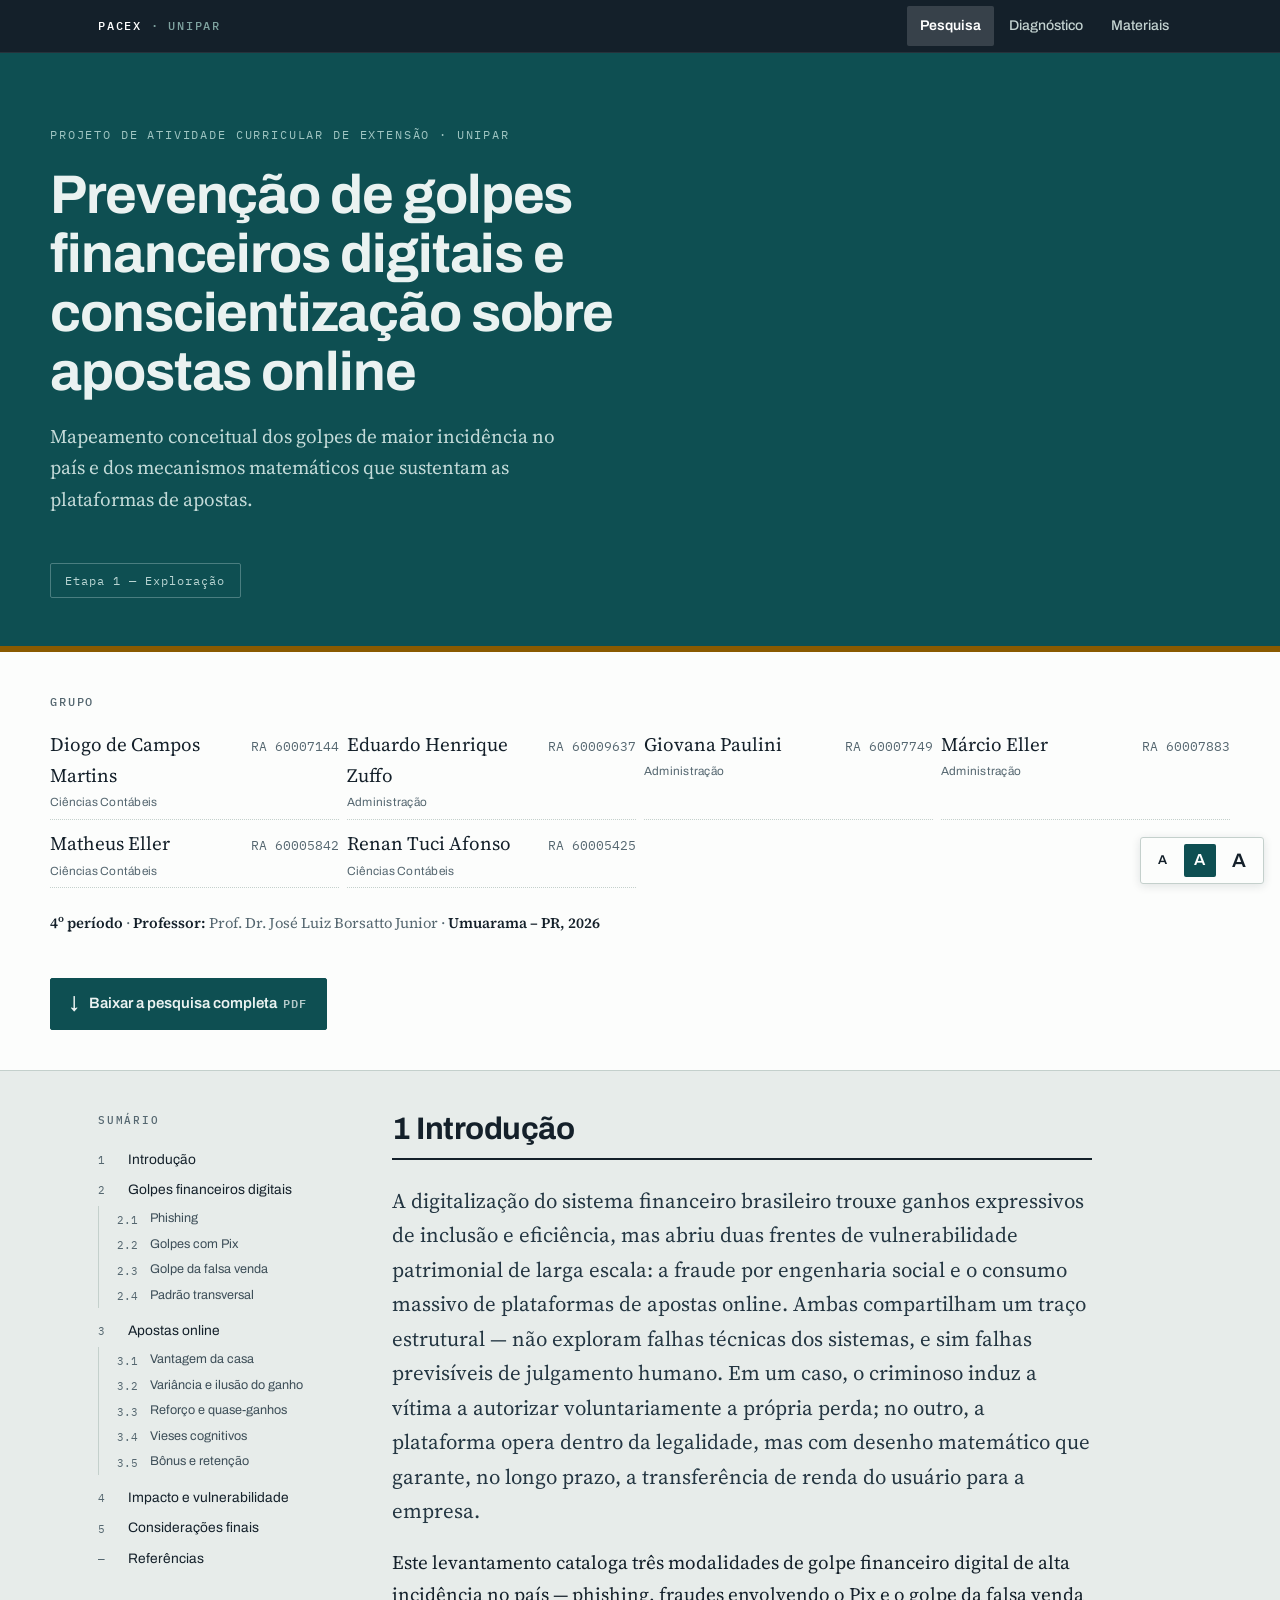
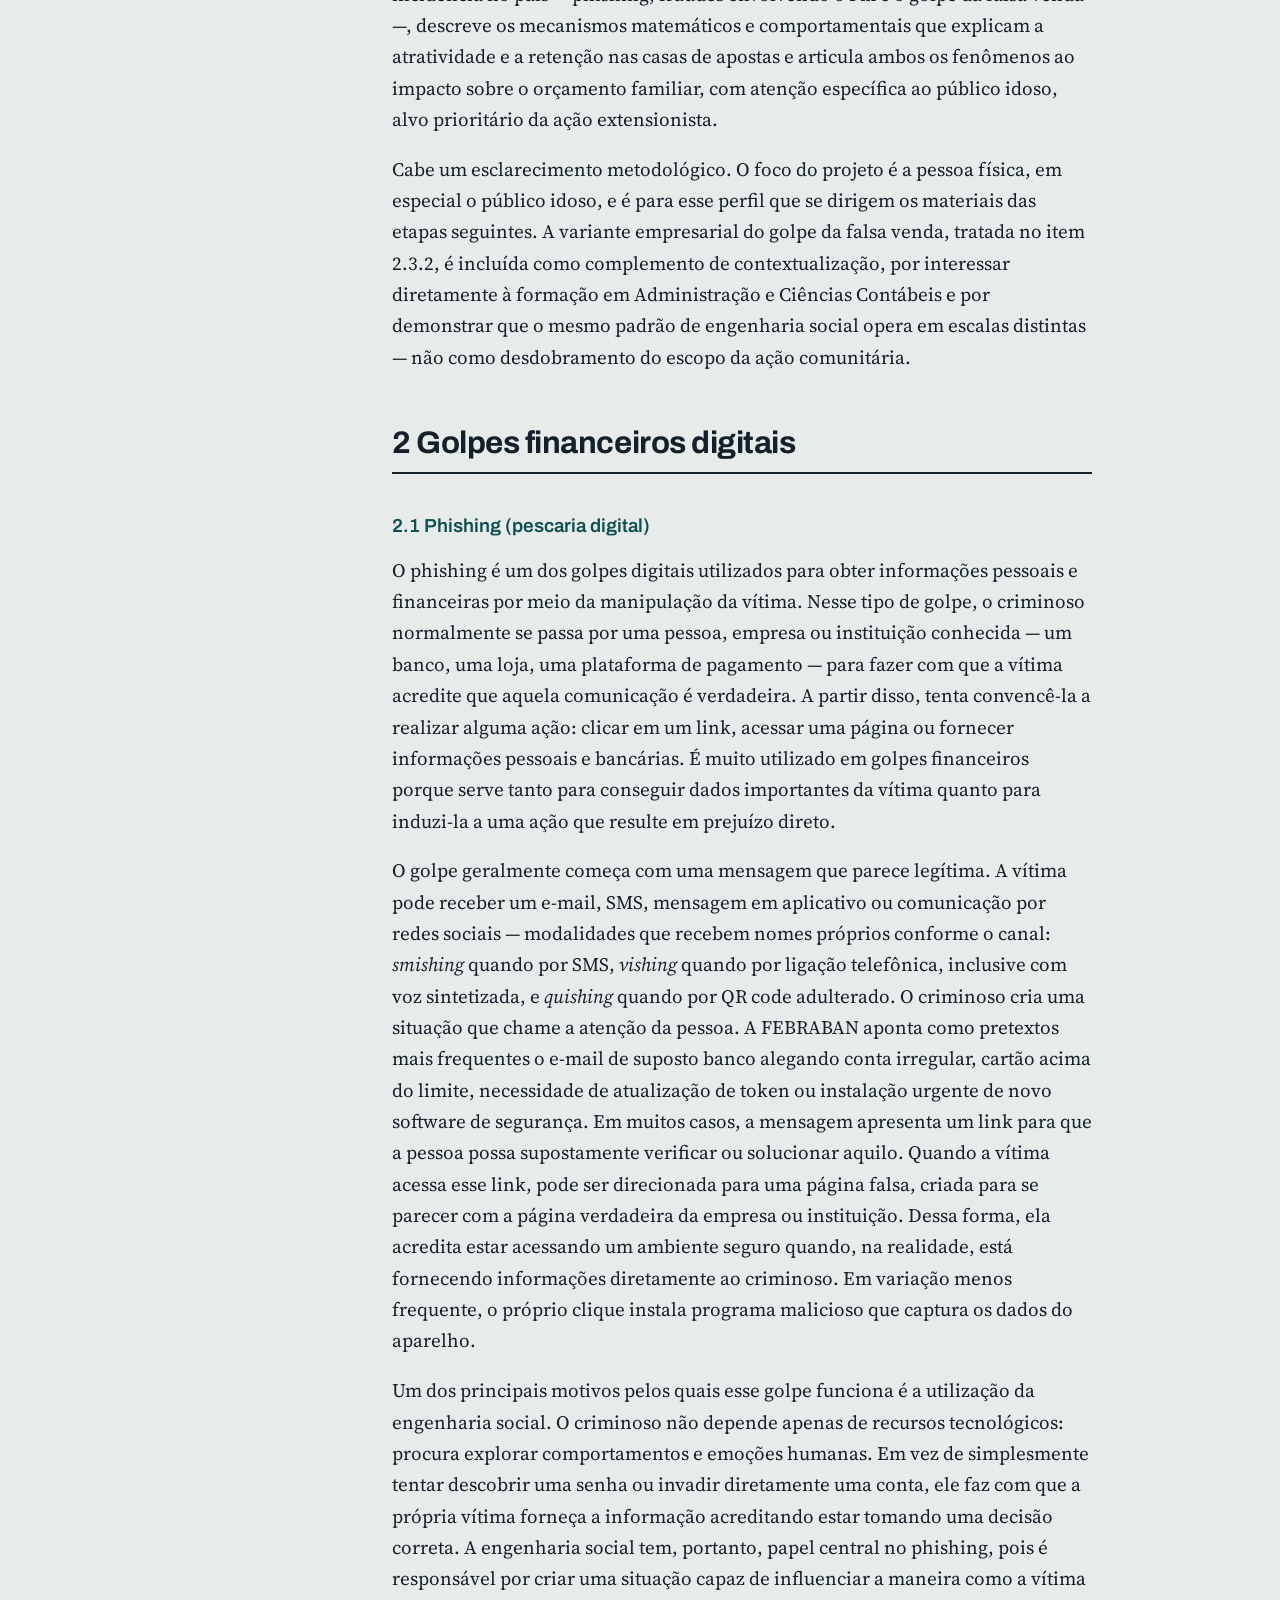
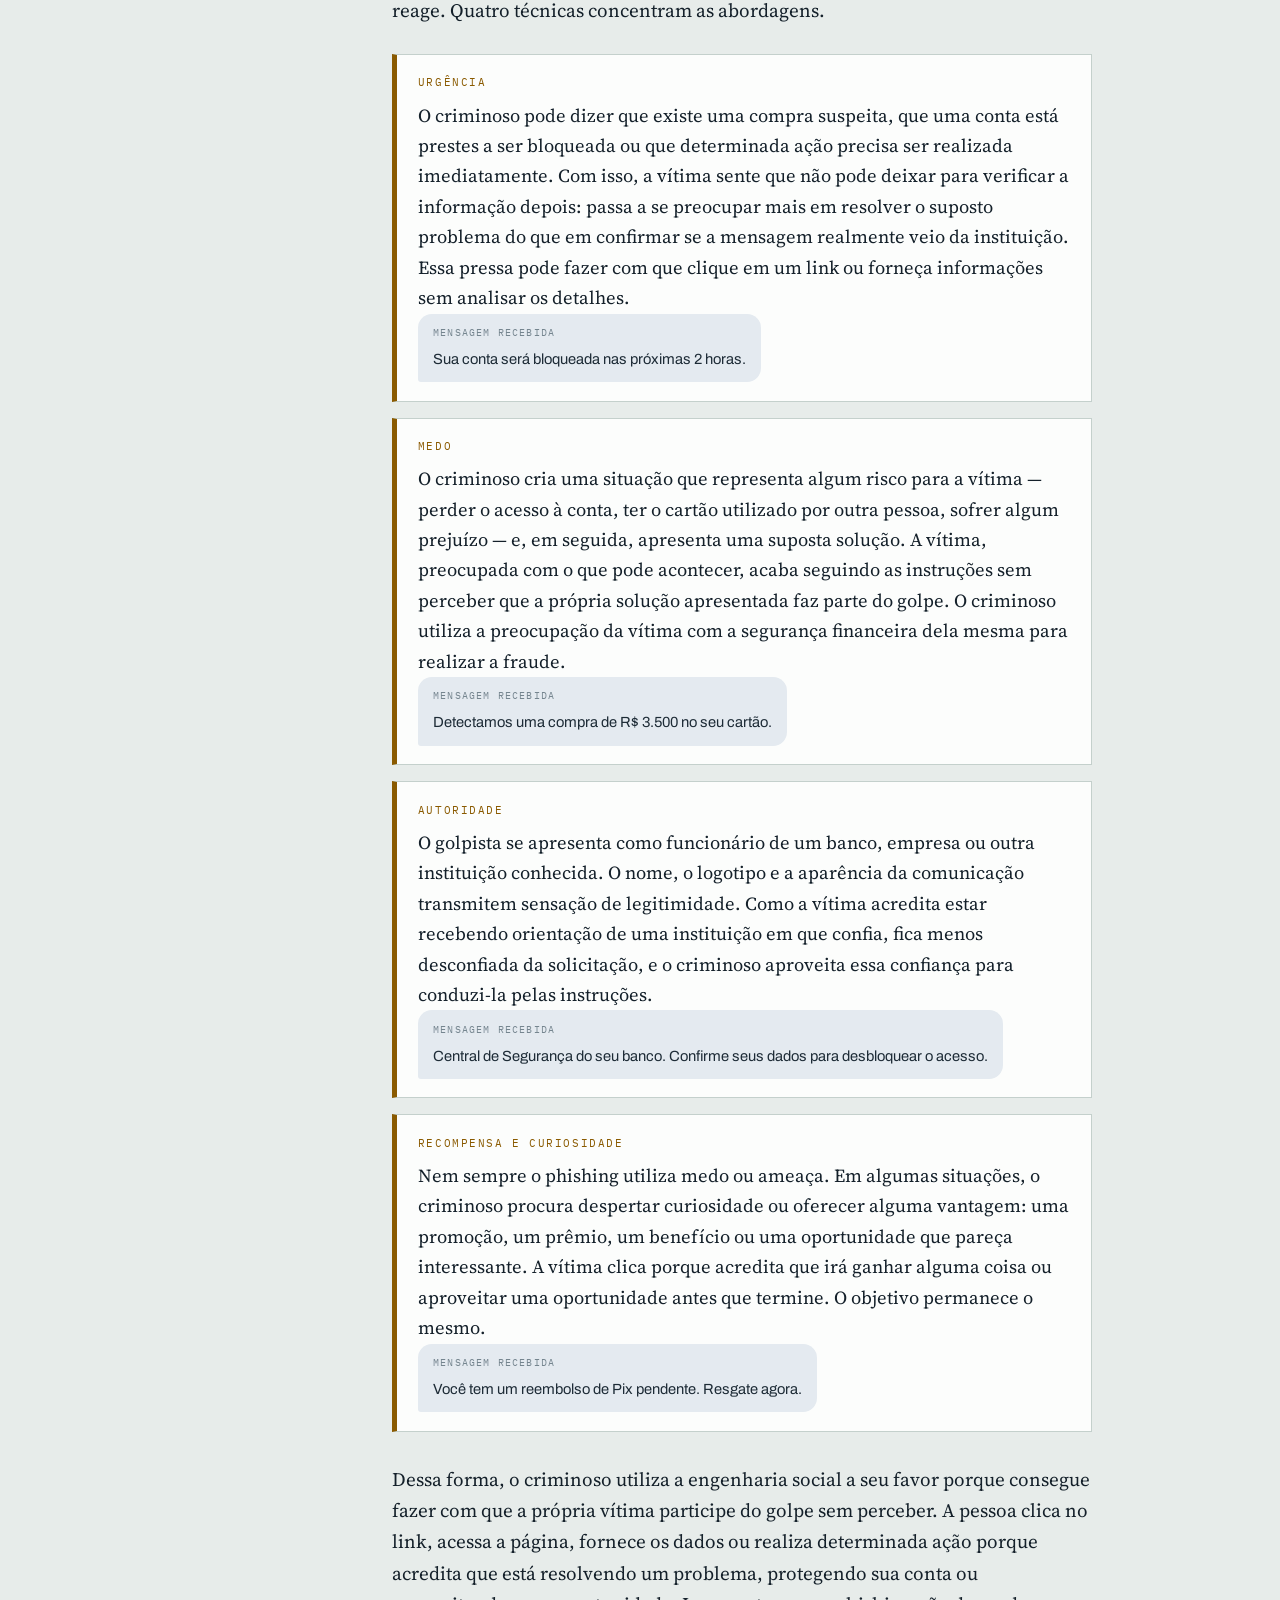
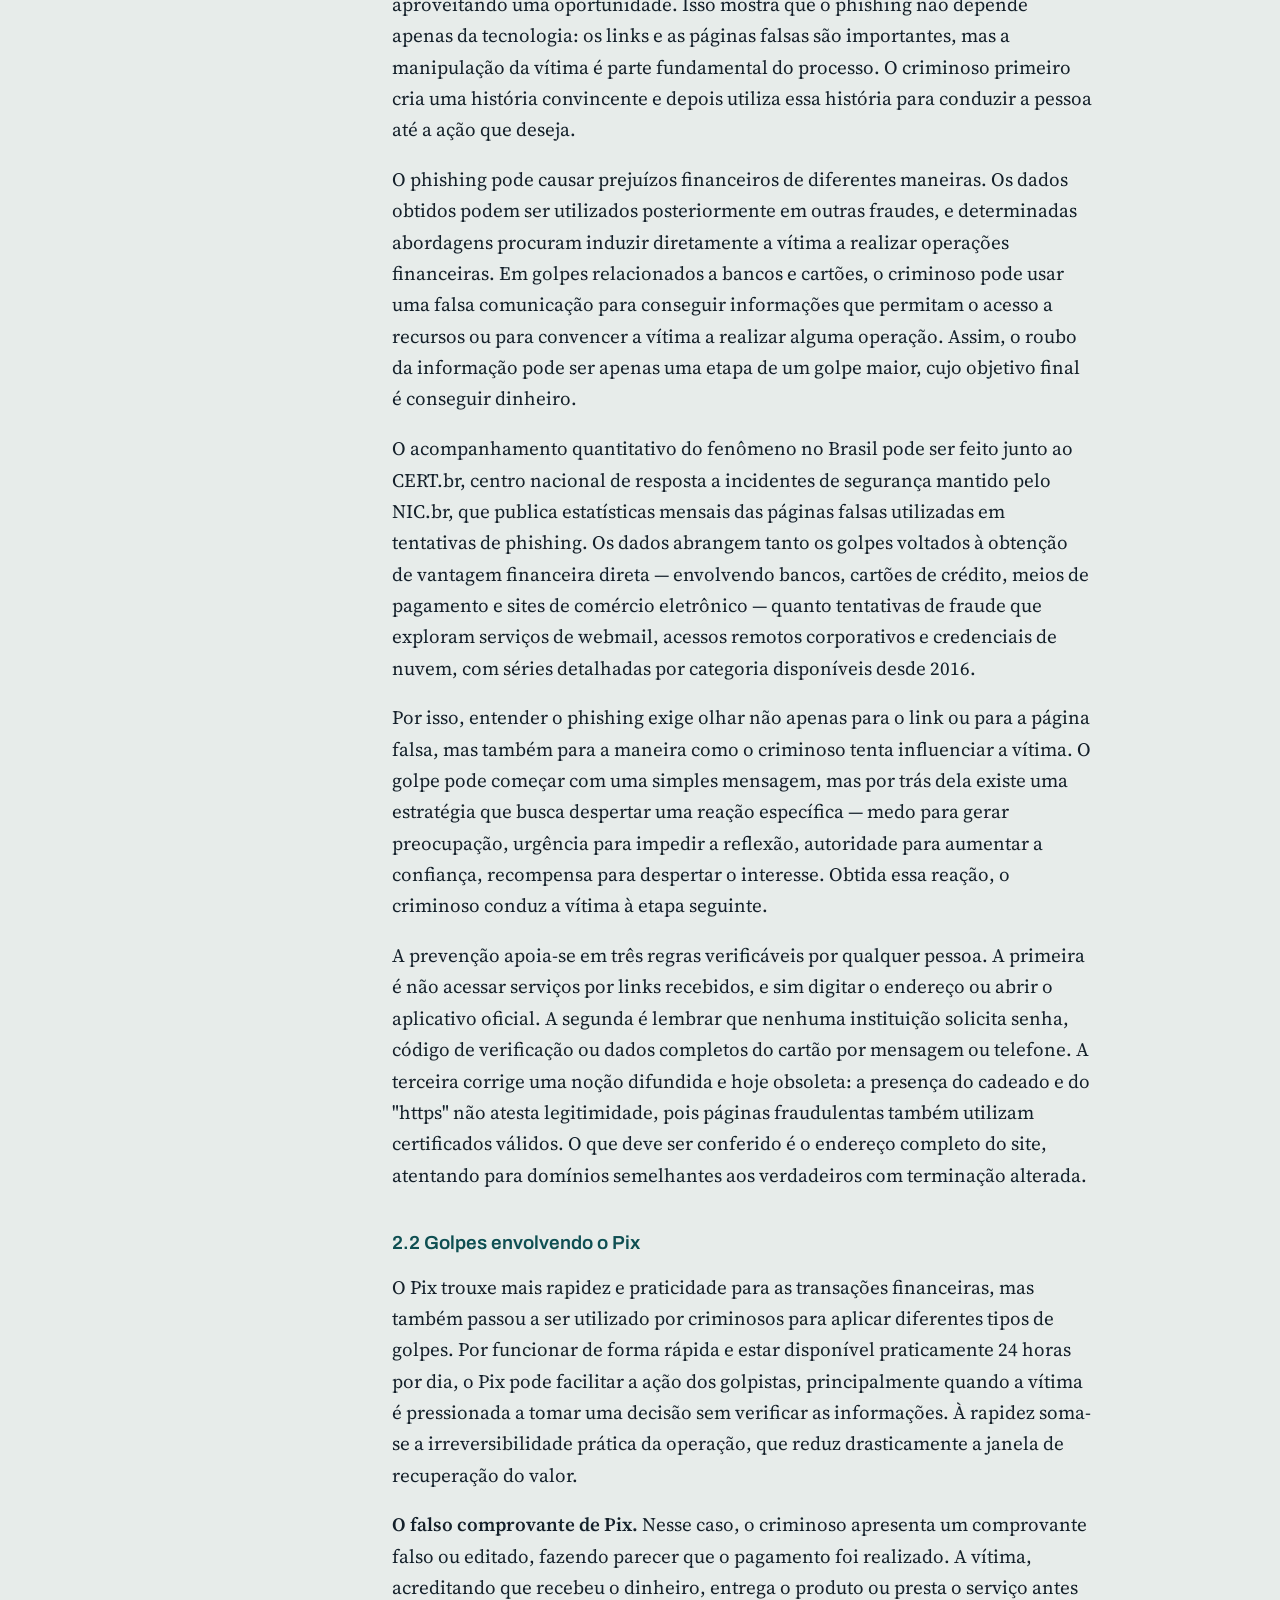
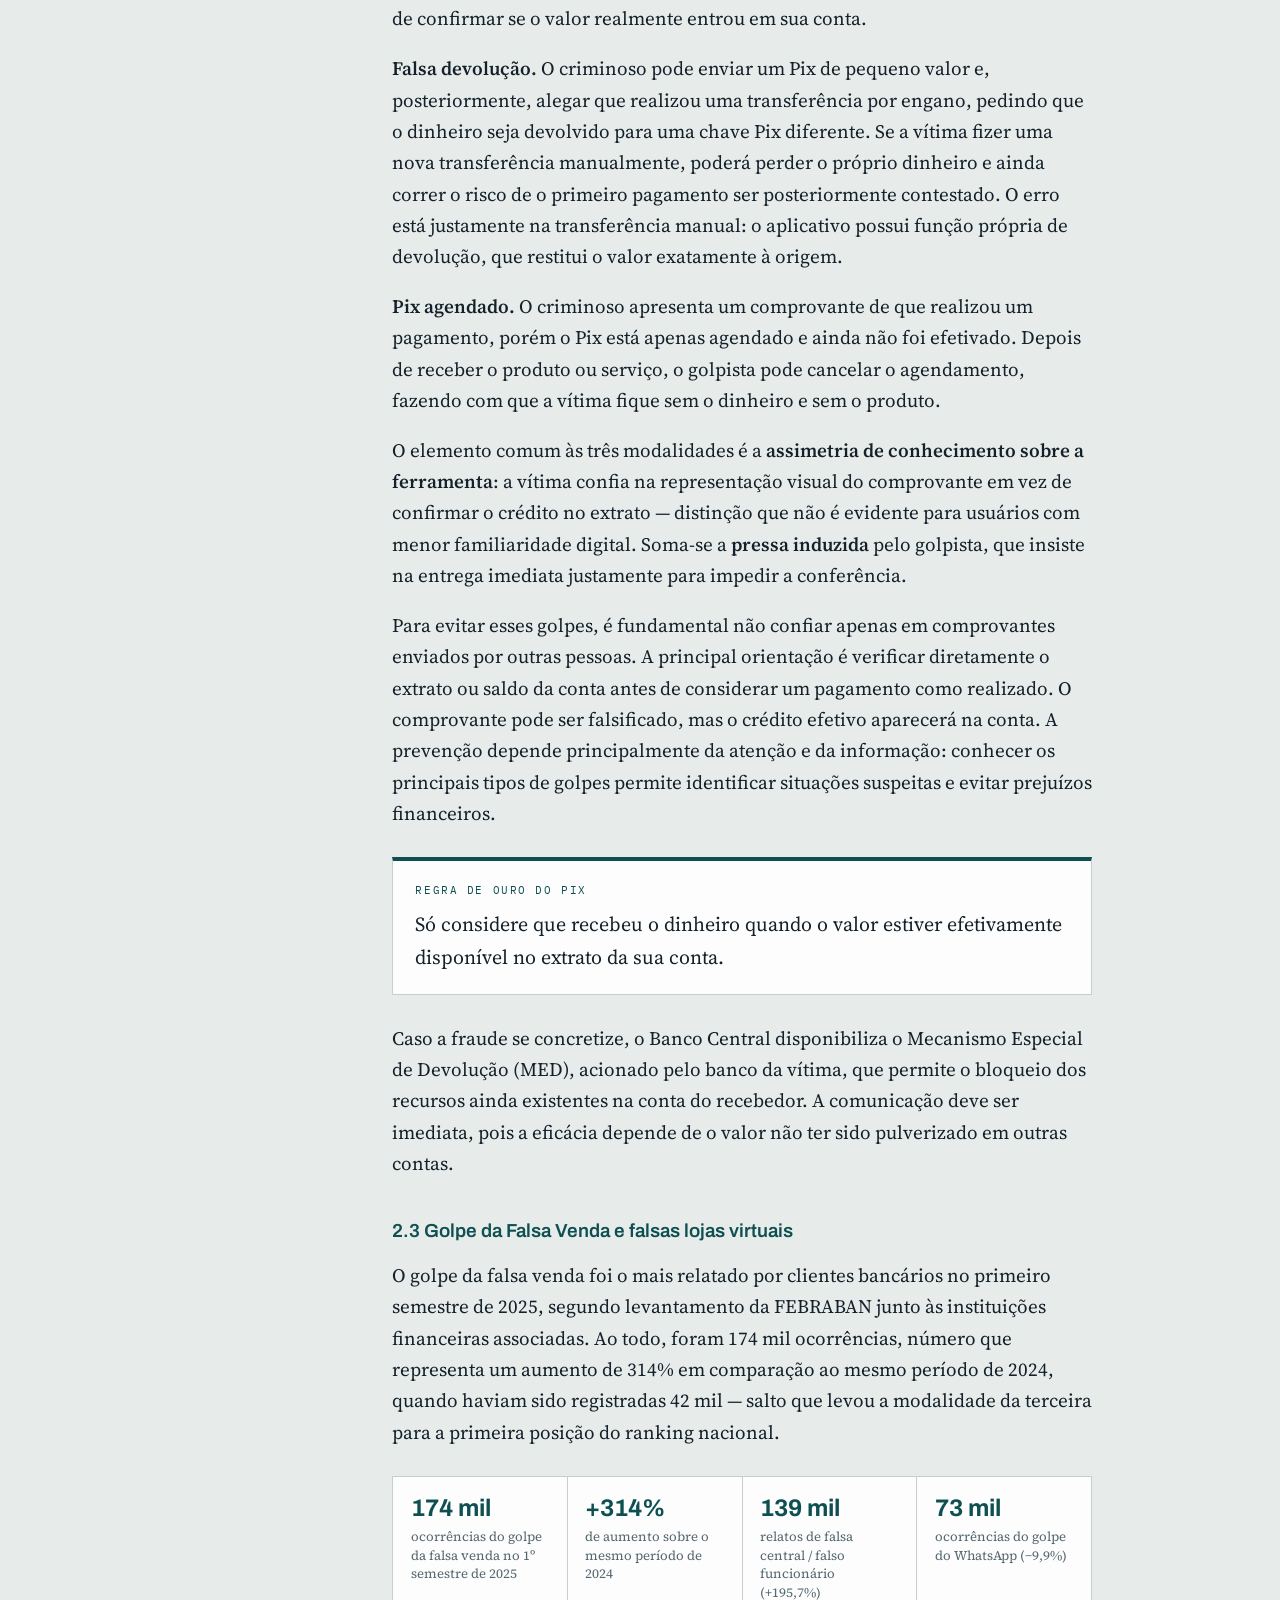
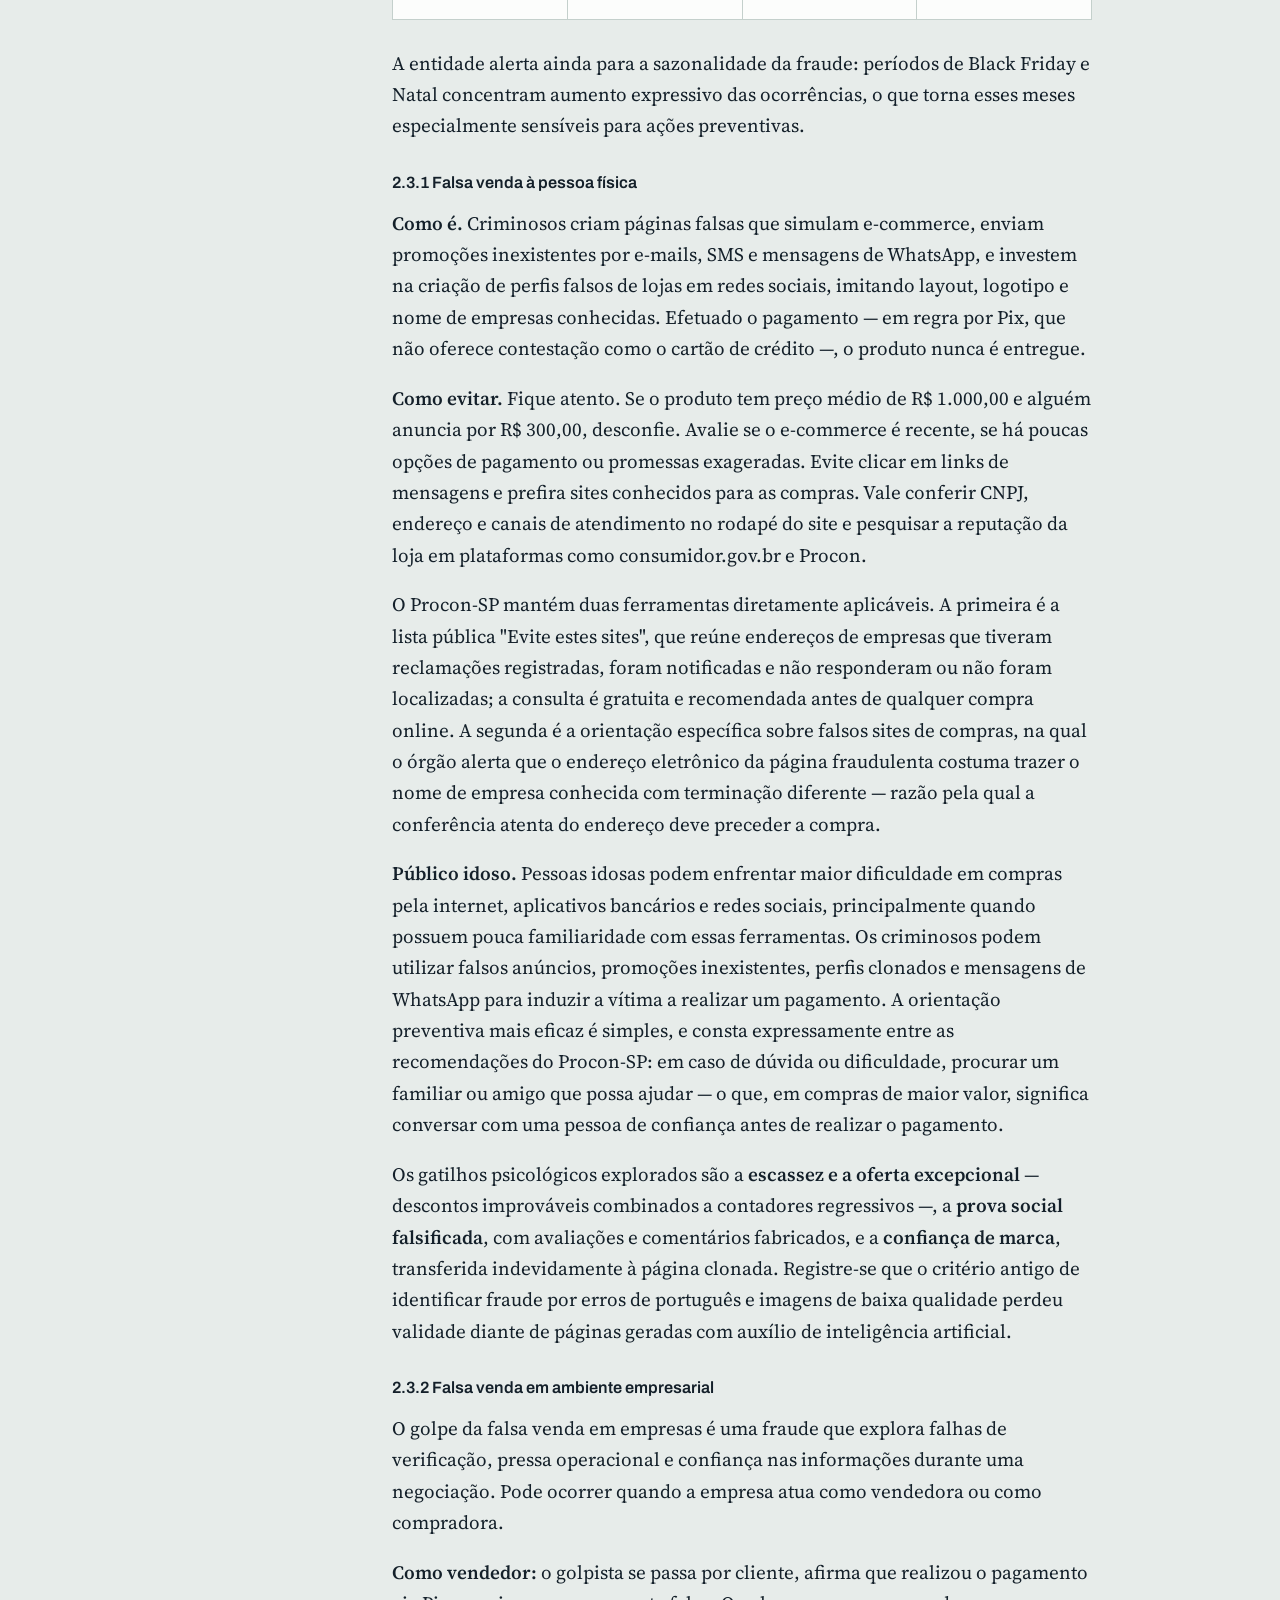
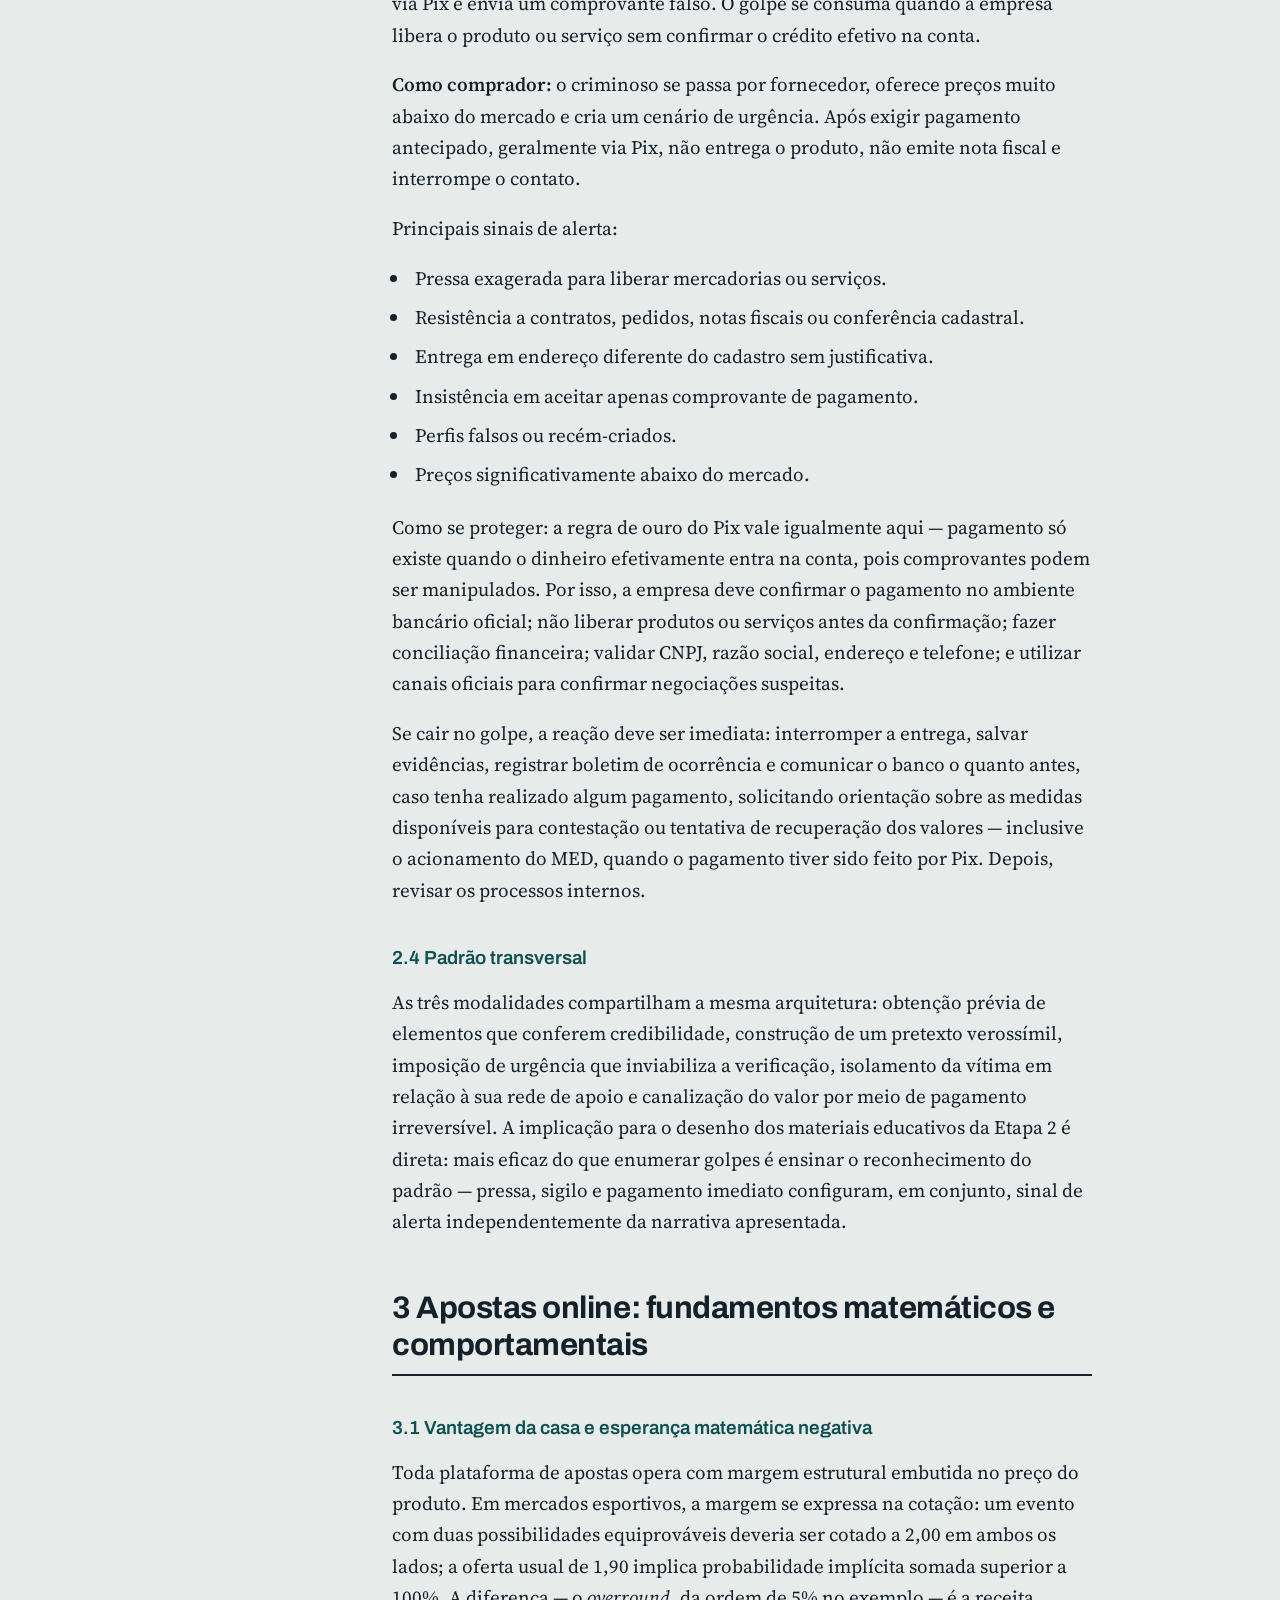
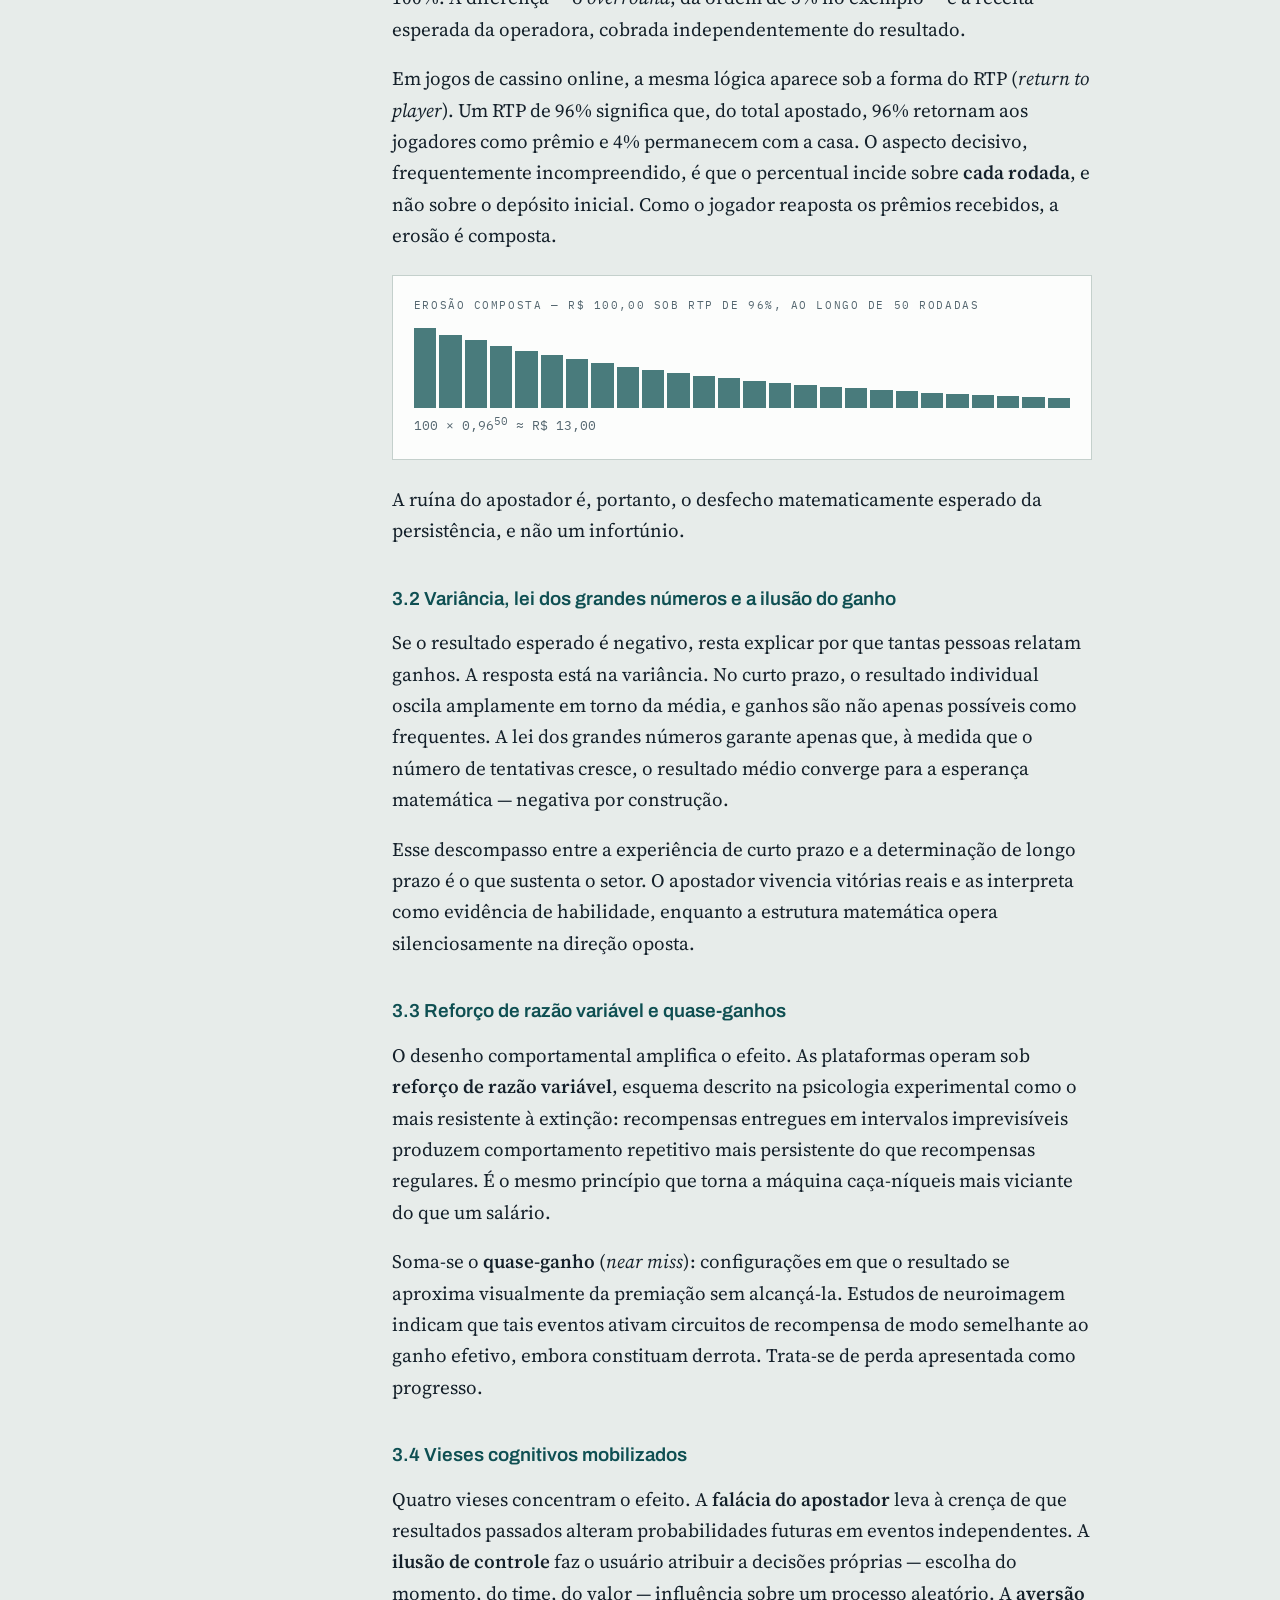
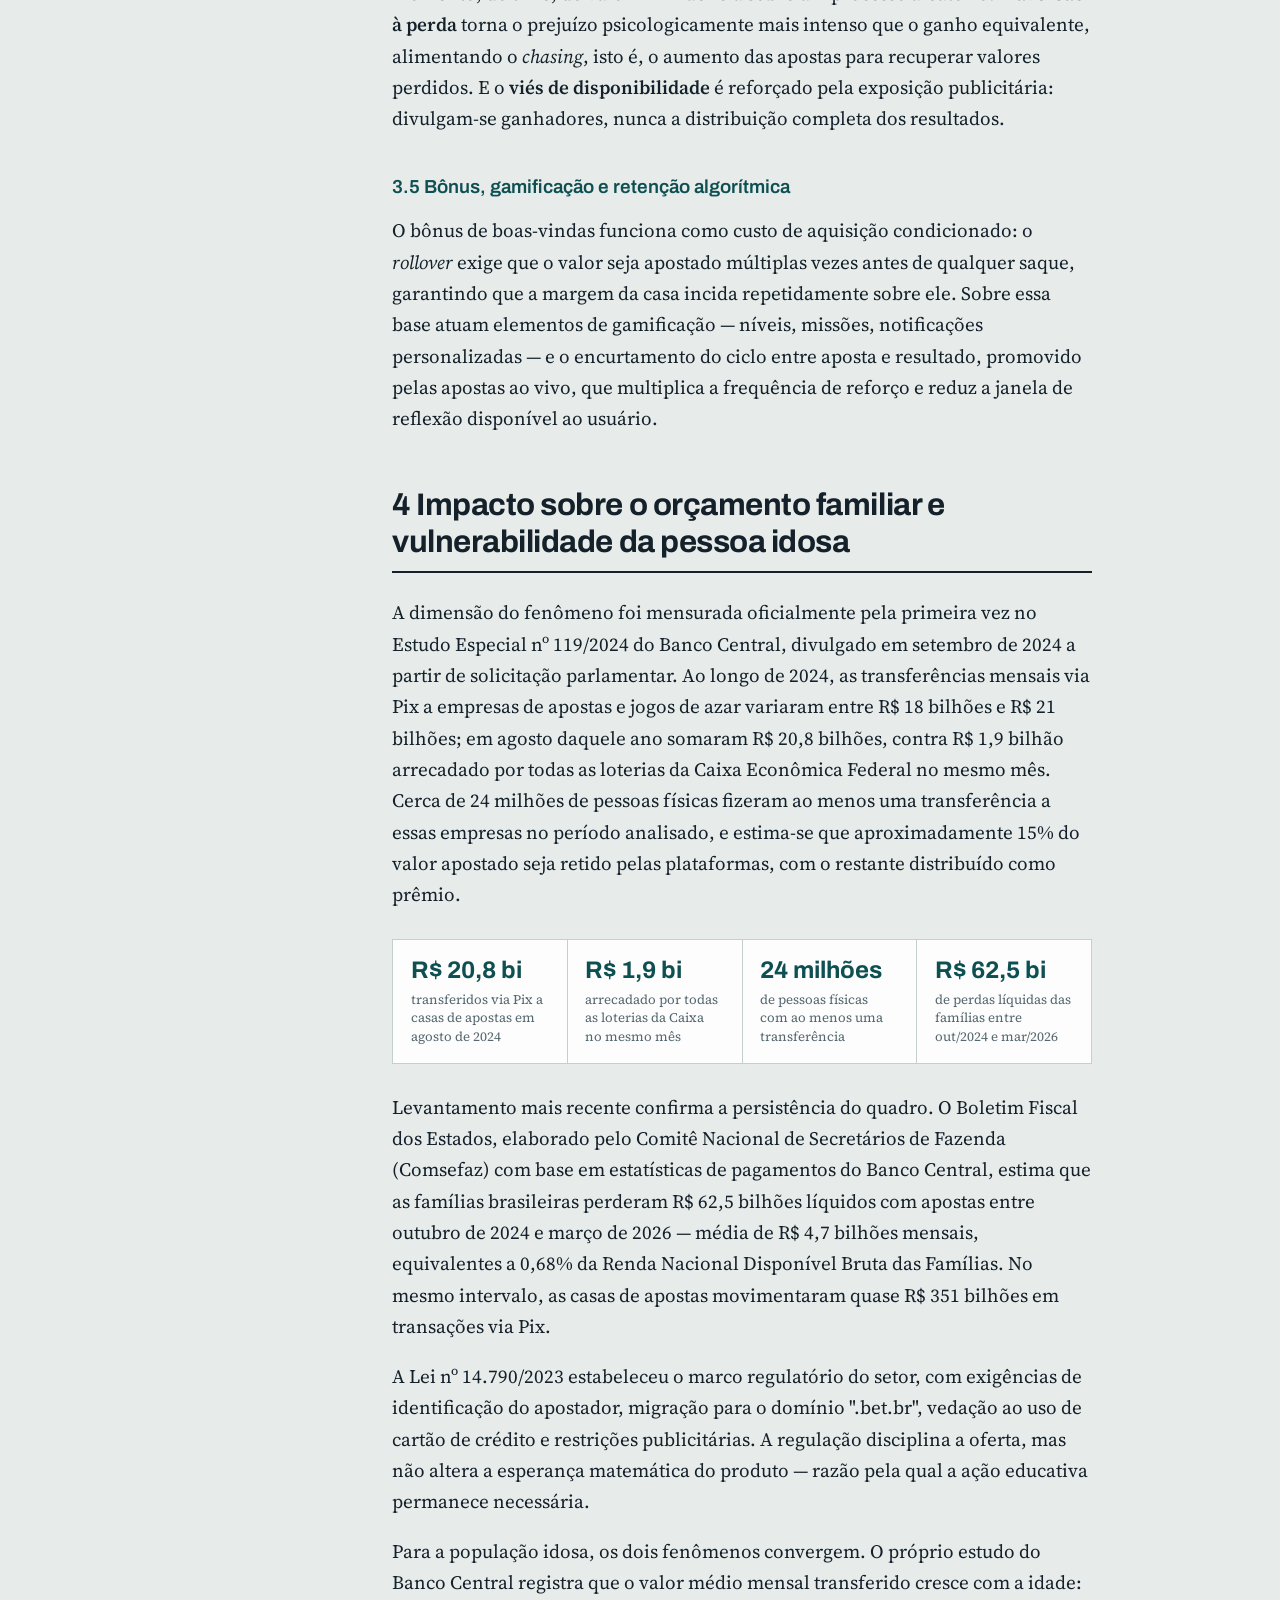
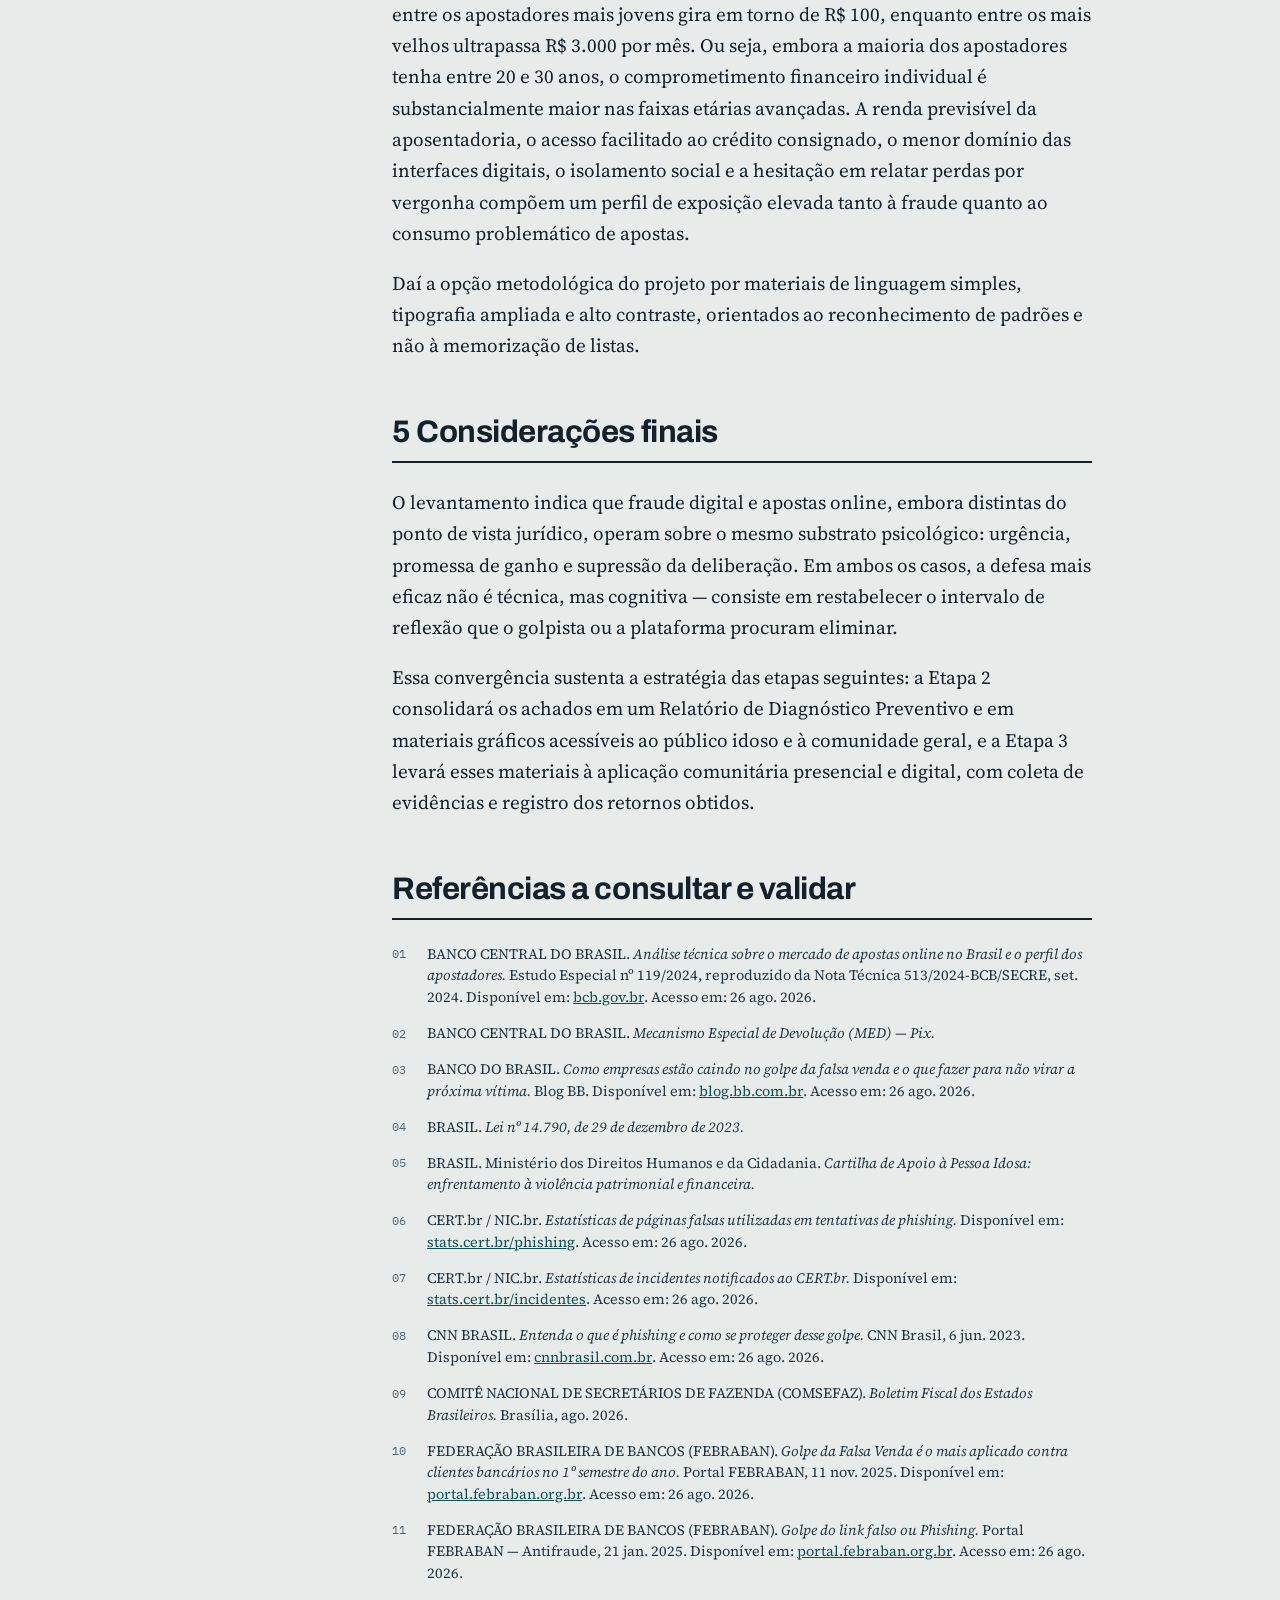
==== commit dce394f4: "Etapa 2: diagnostico e materiais" ====
--- a/index.html
+++ b/index.html
@@ -7,6 +7,7 @@
 <link rel="preconnect" href="https://fonts.googleapis.com">
 <link rel="preconnect" href="https://fonts.gstatic.com" crossorigin>
 <link href="https://fonts.googleapis.com/css2?family=Archivo:wght@500;600;700&family=Source+Serif+4:opsz,wght@8..60,400;8..60,600&family=IBM+Plex+Mono:wght@400;500&display=swap" rel="stylesheet">
+<link rel="stylesheet" href="assets/estilo.css">
 <style>
 :root{
   --paper:#E7ECEA;
@@ -93,7 +94,7 @@
   display:grid;grid-template-columns:230px 1fr;gap:clamp(2rem,5vw,4rem);align-items:start}
 @media(max-width:900px){.shell{grid-template-columns:1fr;gap:0}}
 
-nav.toc{position:sticky;top:1.5rem;padding:2.5rem 0;font-family:Archivo,sans-serif}
+nav.toc{position:sticky;top:4.2rem;padding:2.5rem 0;font-family:Archivo,sans-serif}
 @media(max-width:900px){nav.toc{position:static;padding:1.75rem 0 .5rem;border-bottom:1px solid var(--line)}}
 nav.toc h2{font-family:"IBM Plex Mono",monospace;font-size:.7rem;letter-spacing:.16em;
   text-transform:uppercase;color:var(--muted);margin-bottom:1rem;font-weight:500}
@@ -117,13 +118,13 @@
 main{padding:2.5rem 0 4rem;max-width:70ch}
 
 /* ---------- tipografia do corpo ---------- */
-section{margin-bottom:3.25rem;scroll-margin-top:1.5rem}
+section{margin-bottom:3.25rem;scroll-margin-top:4.6rem}
 h2.sec{
   font-family:Archivo,sans-serif;font-weight:700;
   font-size:clamp(1.45rem,3.4vw,1.95rem);line-height:1.2;letter-spacing:-.015em;
   padding-bottom:.6rem;border-bottom:2px solid var(--ink);margin-bottom:1.5rem;
 }
-h3.sub{scroll-margin-top:1.5rem;font-family:Archivo,sans-serif;font-weight:600;font-size:1.18rem;
+h3.sub{scroll-margin-top:4.6rem;font-family:Archivo,sans-serif;font-weight:600;font-size:1.18rem;
   margin:2.25rem 0 .85rem;color:var(--teal)}
 h4.subsub{font-family:Archivo,sans-serif;font-weight:600;font-size:1.02rem;
   margin:1.75rem 0 .7rem}
@@ -211,16 +212,46 @@
 footer div{max-width:1180px;margin:0 auto}
 
 @media print{
-  .a11y,nav.toc,.download{display:none}
+  .a11y,nav.toc,.download,.sitenav,.proximo{display:none}
   body{background:#fff;font-size:11pt}
   .shell{grid-template-columns:1fr;display:block}
   .masthead{background:#fff;color:#000;border-bottom:2px solid #000}
   .masthead .sub,.eyebrow{color:#444}
   section{page-break-inside:avoid}
 }
+
+/* ---------- bloco de continuidade ---------- */
+.proximo{background:var(--surface);border-top:1px solid var(--line);
+  padding:clamp(2.2rem,5vw,3.2rem) clamp(1.25rem,5vw,3rem)}
+.proximo-in{max-width:1180px;margin:0 auto}
+.proximo h2{font-family:"IBM Plex Mono",monospace;font-size:.72rem;letter-spacing:.16em;
+  text-transform:uppercase;color:var(--muted);margin-bottom:1.2rem;font-weight:500}
+.proximo-grade{display:grid;grid-template-columns:repeat(auto-fit,minmax(280px,1fr));gap:1rem}
+.cartao{display:flex;flex-direction:column;gap:.5rem;text-decoration:none;color:var(--ink);
+  background:var(--paper);border:1px solid var(--line);padding:1.3rem 1.4rem;
+  transition:border-color .15s,transform .15s}
+.cartao:hover{border-color:var(--teal);transform:translateY(-2px)}
+.cartao:focus-visible{outline:2px solid var(--teal);outline-offset:2px}
+.cartao .et{font-family:"IBM Plex Mono",monospace;font-size:.66rem;letter-spacing:.13em;
+  text-transform:uppercase;color:var(--ochre)}
+.cartao strong{font-family:Archivo,sans-serif;font-size:1.12rem;font-weight:700;line-height:1.25}
+.cartao .tx{font-size:.93rem;line-height:1.5;color:#33454F}
+.cartao .ir{font-family:Archivo,sans-serif;font-size:.88rem;font-weight:600;color:var(--teal);margin-top:.3rem}
+@media print{.proximo{display:none}}
 </style>
 </head>
 <body>
+
+<nav class="sitenav" aria-label="Seções do projeto">
+  <div class="sitenav-in">
+    <a class="marca" href="index.html">PACEx<span> · UNIPAR</span></a>
+    <ul>
+      <li><a href="index.html" class="atual" aria-current="page">Pesquisa</a></li>
+      <li><a href="diagnostico.html">Diagnóstico</a></li>
+      <li><a href="materiais.html">Materiais</a></li>
+    </ul>
+  </div>
+</nav>
 
 <header class="masthead">
   <div class="masthead-inner">
@@ -245,7 +276,7 @@
     <p class="meta"><strong>4º período</strong> · <strong>Professor:</strong> Prof. Dr. José Luiz Borsatto Junior · <strong>Umuarama – PR, 2026</strong></p>
     <a class="download" href="assets/docs/PACExPrevencaoDeGolpes.pdf" download>
       <span class="ico" aria-hidden="true">↓</span>
-      <span>Baixar o trabalho completo <em>PDF</em></span>
+      <span>Baixar a pesquisa completa <em>PDF</em></span>
     </a>
   </div>
 </div>
@@ -456,6 +487,27 @@
   </main>
 </div>
 
+
+<div class="proximo">
+  <div class="proximo-in">
+    <h2>Continue</h2>
+    <div class="proximo-grade">
+      <a class="cartao" href="diagnostico.html">
+        <span class="et">Etapa 2 · Diagnóstico</span>
+        <strong>Como identificar um golpe</strong>
+        <span class="tx">As dicas práticas que saíram desta pesquisa: os sinais de fraude, as cinco regras e os sinais de alerta sobre apostas.</span>
+        <span class="ir">Ler o diagnóstico →</span>
+      </a>
+      <a class="cartao" href="materiais.html">
+        <span class="et">Etapa 2 · Materiais</span>
+        <strong>Panfleto, cartilha, cartaz e infográfico</strong>
+        <span class="tx">Quatro peças prontas para imprimir, encaminhar no WhatsApp e publicar nas redes. Uso livre.</span>
+        <span class="ir">Ver e baixar →</span>
+      </a>
+    </div>
+  </div>
+</div>
+
 <footer>
   <div>PACEx — Cursos de Administração e Ciências Contábeis · Universidade Paranaense (UNIPAR) · Umuarama – PR, 2026. Etapa 1 do projeto de extensão. Os dados citados devem ser conferidos nas fontes primárias listadas nas referências.</div>
 </footer>
--- a/assets/estilo.css
+++ b/assets/estilo.css
@@ -0,0 +1,238 @@
+/* ============================================================
+   PACEx — estilo compartilhado entre as páginas do site
+   Mantém os mesmos tokens visuais da página de pesquisa.
+   ============================================================ */
+
+:root{
+  --paper:#E7ECEA;
+  --surface:#FCFDFC;
+  --ink:#14202A;
+  --teal:#0E4F52;
+  --ochre:#8A5A00;
+  --muted:#556770;
+  --line:#C4D0CC;
+  --alerta:#B3261E;
+  --ok:#0E6B41;
+}
+
+/* ---------- barra de navegação do site ---------- */
+.sitenav{
+  background:var(--ink);
+  position:sticky;top:0;z-index:60;
+  border-bottom:1px solid rgba(255,255,255,.08);
+}
+.sitenav-in{
+  max-width:1180px;margin:0 auto;
+  padding:.35rem clamp(1.25rem,5vw,3rem);
+  display:flex;align-items:center;justify-content:space-between;
+  gap:.75rem;flex-wrap:wrap;min-height:52px;
+}
+.sitenav .marca{
+  font-family:"IBM Plex Mono",ui-monospace,monospace;
+  font-size:.74rem;letter-spacing:.15em;text-transform:uppercase;
+  color:#fff;text-decoration:none;font-weight:500;white-space:nowrap;
+}
+.sitenav .marca span{color:#7FA3A0}
+.sitenav ul{list-style:none;display:flex;gap:.15rem;margin:0;padding:0;flex-wrap:wrap}
+.sitenav ul a{
+  font-family:Archivo,system-ui,sans-serif;font-size:.88rem;font-weight:500;
+  color:#C3D2D0;text-decoration:none;padding:.5rem .8rem;border-radius:2px;display:block;
+}
+.sitenav ul a:hover{color:#fff;background:rgba(255,255,255,.09)}
+.sitenav ul a:focus-visible{outline:2px solid #7FA3A0;outline-offset:-2px}
+.sitenav ul a.atual{color:#fff;background:rgba(255,255,255,.15);font-weight:600}
+
+/* ---------- base das páginas novas ---------- */
+.pg{
+  background:var(--paper);color:var(--ink);
+  font-family:"Source Serif 4",Georgia,serif;
+  font-size:19px;line-height:1.65;margin:0;
+  -webkit-font-smoothing:antialiased;
+}
+.pg *{box-sizing:border-box}
+.cabeca{
+  background:var(--teal);color:#EAF2F1;
+  padding:clamp(2.2rem,5vw,3.6rem) clamp(1.25rem,5vw,3rem) clamp(1.9rem,4vw,2.6rem);
+  border-bottom:6px solid var(--ochre);
+}
+.cabeca-in{max-width:1180px;margin:0 auto}
+.cabeca .etapa{
+  font-family:"IBM Plex Mono",ui-monospace,monospace;font-size:.72rem;letter-spacing:.16em;
+  text-transform:uppercase;color:#9FC5C2;margin-bottom:1.1rem;
+}
+.cabeca h1{
+  font-family:Archivo,system-ui,sans-serif;font-weight:700;
+  font-size:clamp(1.8rem,4.6vw,3rem);line-height:1.08;letter-spacing:-.02em;
+  max-width:22ch;margin:0;
+}
+.cabeca .sub{
+  font-size:clamp(1rem,2.1vw,1.16rem);color:#C3DAD8;
+  margin-top:1.1rem;max-width:56ch;
+}
+
+.corpo{max-width:1180px;margin:0 auto;padding:0 clamp(1.25rem,5vw,3rem)}
+.leitura{max-width:70ch;padding:2.6rem 0 4rem}
+.pg h2{
+  font-family:Archivo,system-ui,sans-serif;font-weight:700;
+  font-size:clamp(1.4rem,3.3vw,1.9rem);line-height:1.2;letter-spacing:-.015em;
+  padding-bottom:.6rem;border-bottom:2px solid var(--ink);margin:0 0 1.4rem;
+}
+.pg h3{font-family:Archivo,sans-serif;font-weight:600;font-size:1.16rem;margin:2.2rem 0 .8rem;color:var(--teal)}
+.pg h4{font-family:Archivo,sans-serif;font-weight:600;font-size:1rem;margin:1.6rem 0 .6rem}
+.pg p{margin:0 0 1.1rem}
+.pg section{margin-bottom:3rem;scroll-margin-top:4.5rem}
+
+/* ---------- componentes ---------- */
+.destaque{
+  background:var(--surface);border-left:5px solid var(--ochre);
+  padding:1.2rem 1.35rem;margin:1.6rem 0;
+}
+.destaque .rot{
+  font-family:"IBM Plex Mono",ui-monospace,monospace;
+  font-size:.68rem;letter-spacing:.14em;text-transform:uppercase;
+  color:var(--muted);display:block;margin-bottom:.55rem;
+}
+.destaque p{margin:0}
+.destaque p+p{margin-top:.7rem}
+.destaque .grande{font-family:Archivo,sans-serif;font-size:1.22rem;font-weight:700;line-height:1.3}
+
+.caixa{border:1px solid var(--ink);background:var(--surface);margin:1.7rem 0}
+.caixa .cab{
+  background:var(--ink);color:#fff;padding:.6rem 1.1rem;
+  font-family:Archivo,sans-serif;font-size:.8rem;font-weight:600;
+  letter-spacing:.07em;text-transform:uppercase;
+}
+.caixa .in{padding:1.1rem 1.2rem}
+.caixa ol{list-style:none;counter-reset:n;margin:0;padding:0}
+.caixa ol li{
+  counter-increment:n;position:relative;padding-left:2.2rem;margin-bottom:.85rem;line-height:1.5;
+}
+.caixa ol li:last-child{margin-bottom:0}
+.caixa ol li::before{
+  content:counter(n);position:absolute;left:0;top:.12em;
+  width:1.5rem;height:1.5rem;background:var(--ink);color:#fff;border-radius:50%;
+  font-family:Archivo,sans-serif;font-size:.78rem;font-weight:700;
+  display:flex;align-items:center;justify-content:center;
+}
+.caixa ol li b{display:block}
+
+ul.sinais{list-style:none;margin:.9rem 0 1.4rem;padding:0}
+ul.sinais li{position:relative;padding-left:1.6rem;margin-bottom:.7rem;line-height:1.5}
+ul.sinais li::before{
+  content:"";position:absolute;left:0;top:.52em;width:.62rem;height:.62rem;background:var(--alerta);
+}
+ul.sinais.bom li::before{background:var(--ok)}
+
+table.dados{width:100%;border-collapse:collapse;margin:1.4rem 0;font-size:.94rem}
+table.dados th{
+  background:var(--ink);color:#fff;text-align:left;padding:.6rem .8rem;
+  font-family:Archivo,sans-serif;font-size:.72rem;font-weight:600;
+  letter-spacing:.07em;text-transform:uppercase;
+}
+table.dados td{padding:.7rem .8rem;border-bottom:1px solid var(--line);vertical-align:top;line-height:1.45}
+table.dados tr:last-child td{border-bottom:none}
+table.dados td.frase{font-style:italic;color:var(--alerta)}
+table.dados td:first-child{font-weight:600}
+
+.semaforo{display:grid;grid-template-columns:repeat(auto-fit,minmax(190px,1fr));gap:.9rem;margin:1.6rem 0}
+.semaforo div{background:var(--surface);border-top:5px solid;padding:1rem 1.05rem}
+.semaforo .s1{border-color:var(--ok)}
+.semaforo .s2{border-color:var(--ochre)}
+.semaforo .s3{border-color:var(--alerta)}
+.semaforo h5{font-family:Archivo,sans-serif;font-size:.86rem;font-weight:700;
+  text-transform:uppercase;letter-spacing:.05em;margin:0 0 .5rem}
+.semaforo .s1 h5{color:var(--ok)}
+.semaforo .s2 h5{color:var(--ochre)}
+.semaforo .s3 h5{color:var(--alerta)}
+.semaforo p{font-size:.92rem;line-height:1.45;margin:0}
+
+.conta{background:var(--ink);color:#EDF2F1;padding:1.4rem 1.5rem;margin:1.7rem 0}
+.conta .rot{
+  font-family:"IBM Plex Mono",ui-monospace,monospace;font-size:.68rem;letter-spacing:.14em;
+  text-transform:uppercase;color:#E0B44A;display:block;margin-bottom:.8rem;
+}
+.conta p{margin:0 0 .7rem}
+.conta p:last-child{margin-bottom:0}
+.conta .calc{
+  font-family:Archivo,sans-serif;font-size:1.5rem;font-weight:700;letter-spacing:-.01em;
+  margin:.9rem 0;font-variant-numeric:tabular-nums;
+}
+.conta .calc em{font-style:normal;color:#E0B44A}
+
+/* ---------- rodapé ---------- */
+.rodape{
+  border-top:1px solid var(--line);background:var(--surface);
+  padding:2.2rem clamp(1.25rem,5vw,3rem) 3rem;font-size:.86rem;color:var(--muted);
+}
+.rodape-in{max-width:1180px;margin:0 auto}
+.rodape a{color:var(--teal)}
+
+/* ---------- botões ---------- */
+.btn{
+  display:inline-flex;align-items:center;gap:.6rem;
+  background:var(--teal);color:#EAF2F1;text-decoration:none;
+  padding:.78rem 1.15rem;border:1px solid var(--teal);border-radius:2px;
+  font-family:Archivo,sans-serif;font-size:.92rem;font-weight:600;
+  transition:background .15s;
+}
+.btn:hover{background:#0A3D40}
+.btn:focus-visible{outline:2px solid var(--ochre);outline-offset:2px}
+.btn em{font-style:normal;font-family:"IBM Plex Mono",ui-monospace,monospace;
+  font-size:.68rem;letter-spacing:.1em;opacity:.78}
+.btn.vazado{background:transparent;color:var(--teal)}
+.btn.vazado:hover{background:rgba(14,79,82,.08)}
+
+@media print{
+  .sitenav,.btn{display:none}
+  .pg{background:#fff;font-size:11pt}
+  .cabeca{background:#fff;color:#000;border-bottom:2px solid #000}
+  .cabeca .sub,.cabeca .etapa{color:#444}
+  .pg section{page-break-inside:avoid}
+}
+
+/* ============================================================
+   Telas estreitas — reempilha tabelas e protege contra
+   transbordamento horizontal em celulares pequenos.
+   ============================================================ */
+.pg{overflow-wrap:break-word}
+.pg img{max-width:100%;height:auto}
+
+@media(max-width:620px){
+  /* tabela de gatilhos vira blocos empilhados */
+  table.dados,
+  table.dados tbody,
+  table.dados tr,
+  table.dados td{display:block;width:auto}
+  table.dados thead,
+  table.dados th{display:none}
+  table.dados tr{
+    border:1px solid var(--line);background:var(--surface);
+    margin-bottom:.8rem;padding:.9rem 1.05rem;
+  }
+  table.dados td{border:none;padding:.15rem 0}
+  table.dados td:first-child{
+    font-family:Archivo,system-ui,sans-serif;font-weight:700;font-size:1.02rem;
+    margin-bottom:.35rem;
+  }
+  table.dados td.frase{margin:.35rem 0}
+
+  /* tabela de canais vira lista */
+  .canais,
+  .canais tbody,
+  .canais tr,
+  .canais td{display:block;width:auto}
+  .canais tr{border-bottom:1px solid var(--line);padding:.85rem 0}
+  .canais tr:last-child{border-bottom:none}
+  .canais td{border:none;padding:0}
+  .canais td:first-child{width:auto;margin-bottom:.25rem}
+
+  .semaforo{grid-template-columns:1fr}
+  .caixa ol li{padding-left:2rem}
+}
+
+@media(max-width:430px){
+  .cabeca h1{font-size:1.62rem}
+  .conta{padding:1.1rem 1.15rem}
+  .conta .calc{font-size:1.25rem}
+  .regra-ouro{padding:1.2rem 1rem}
+}
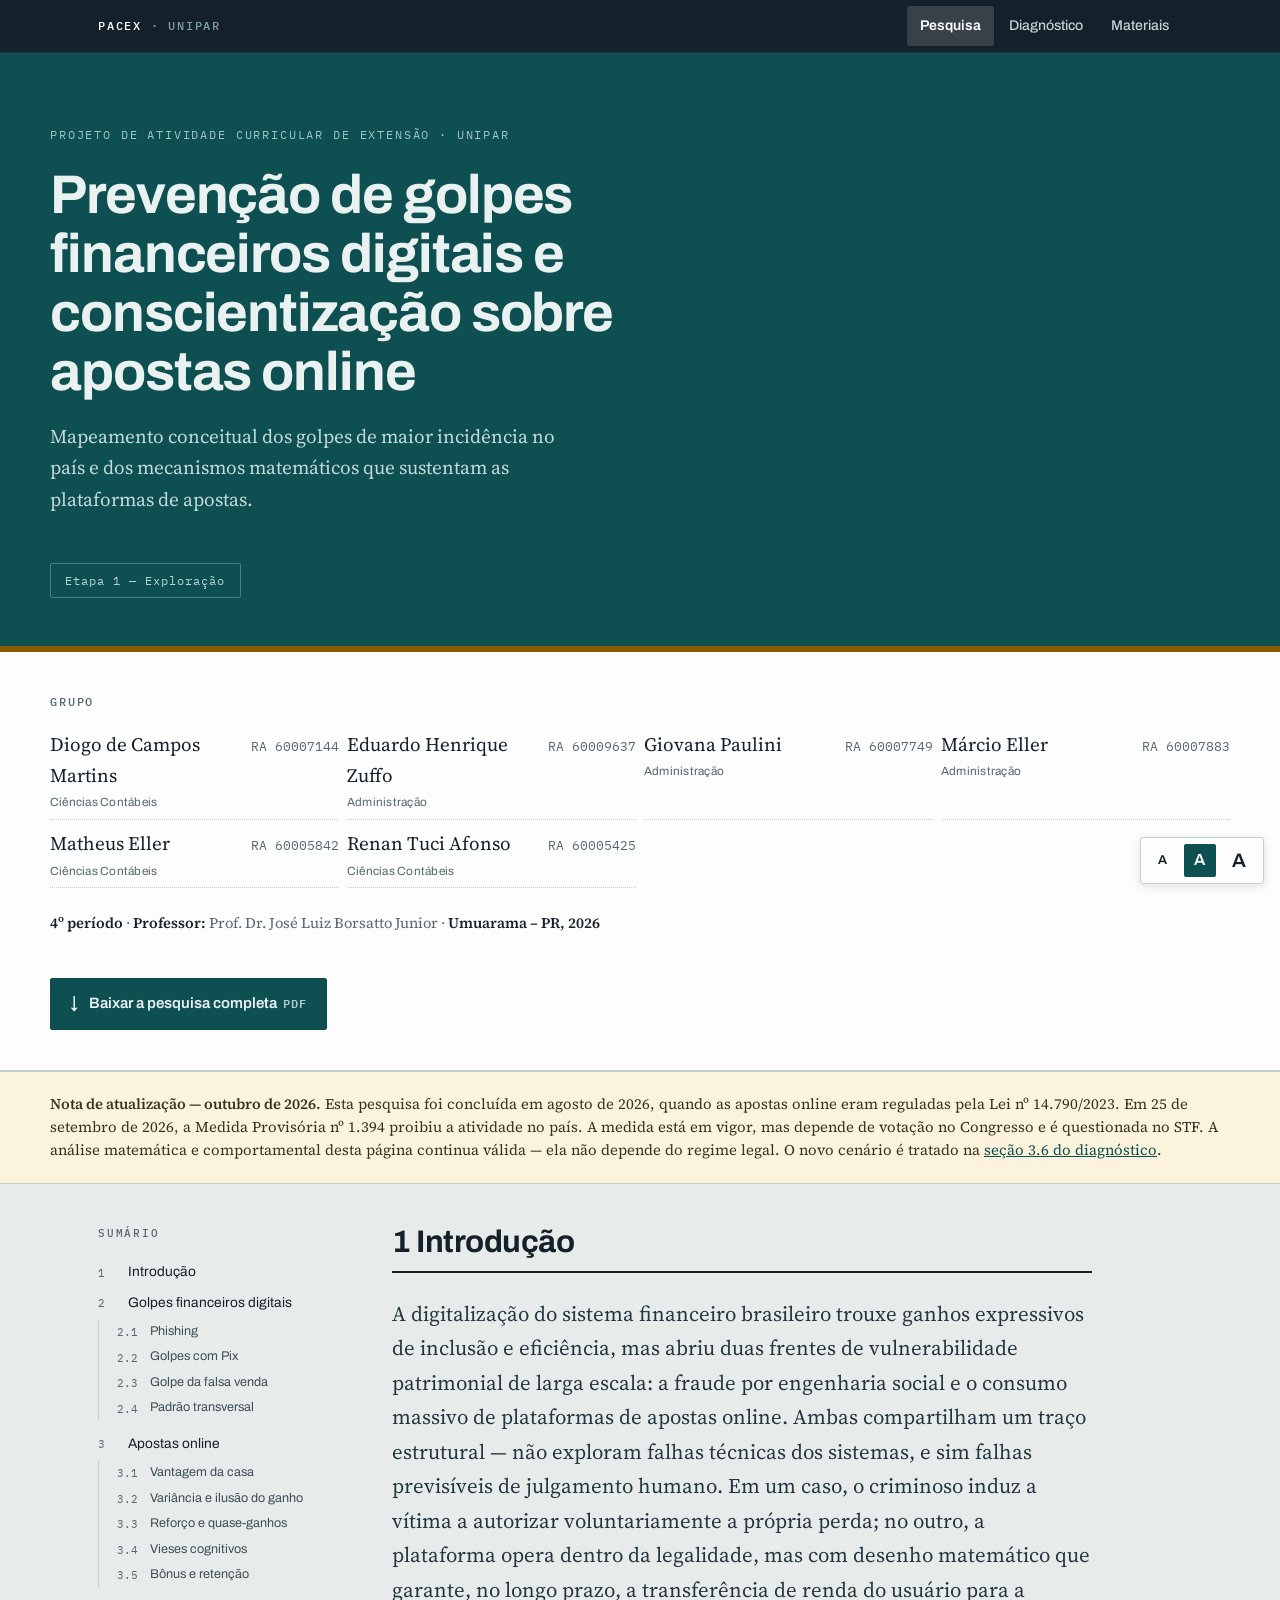
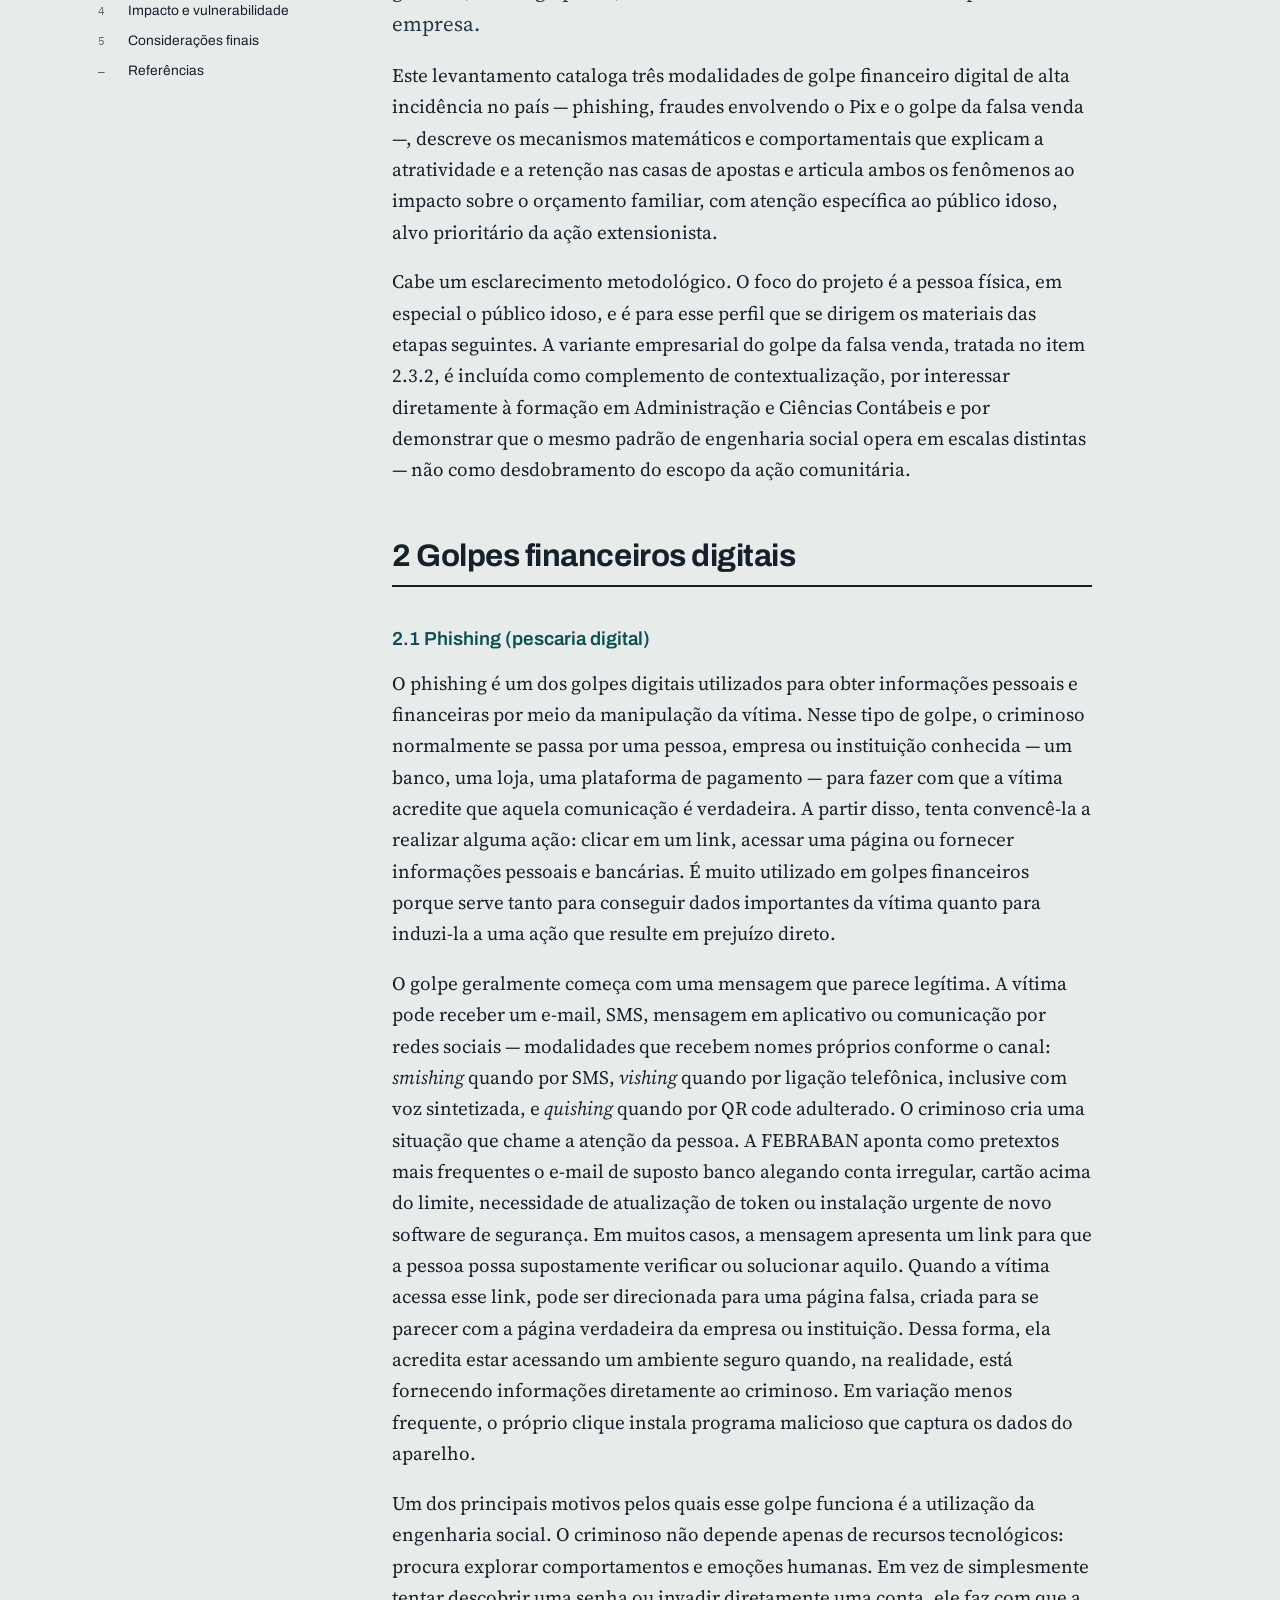
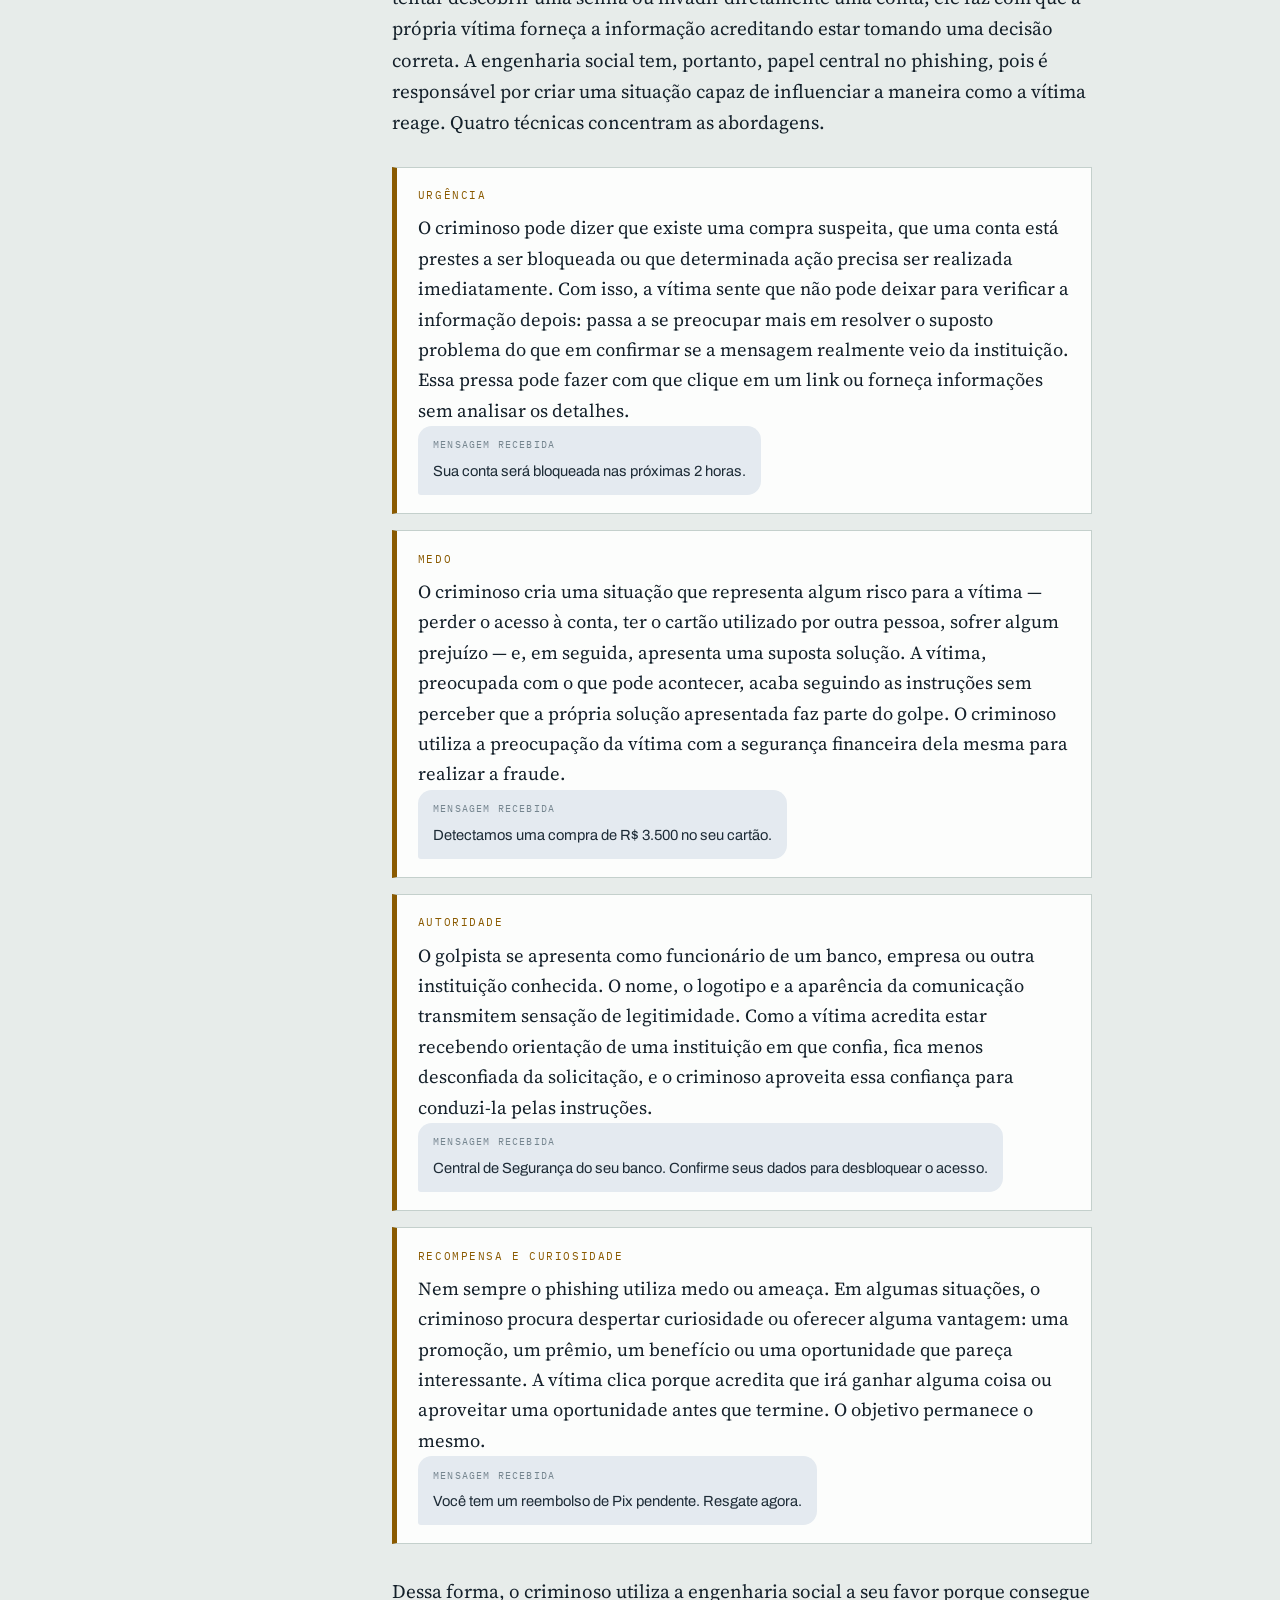
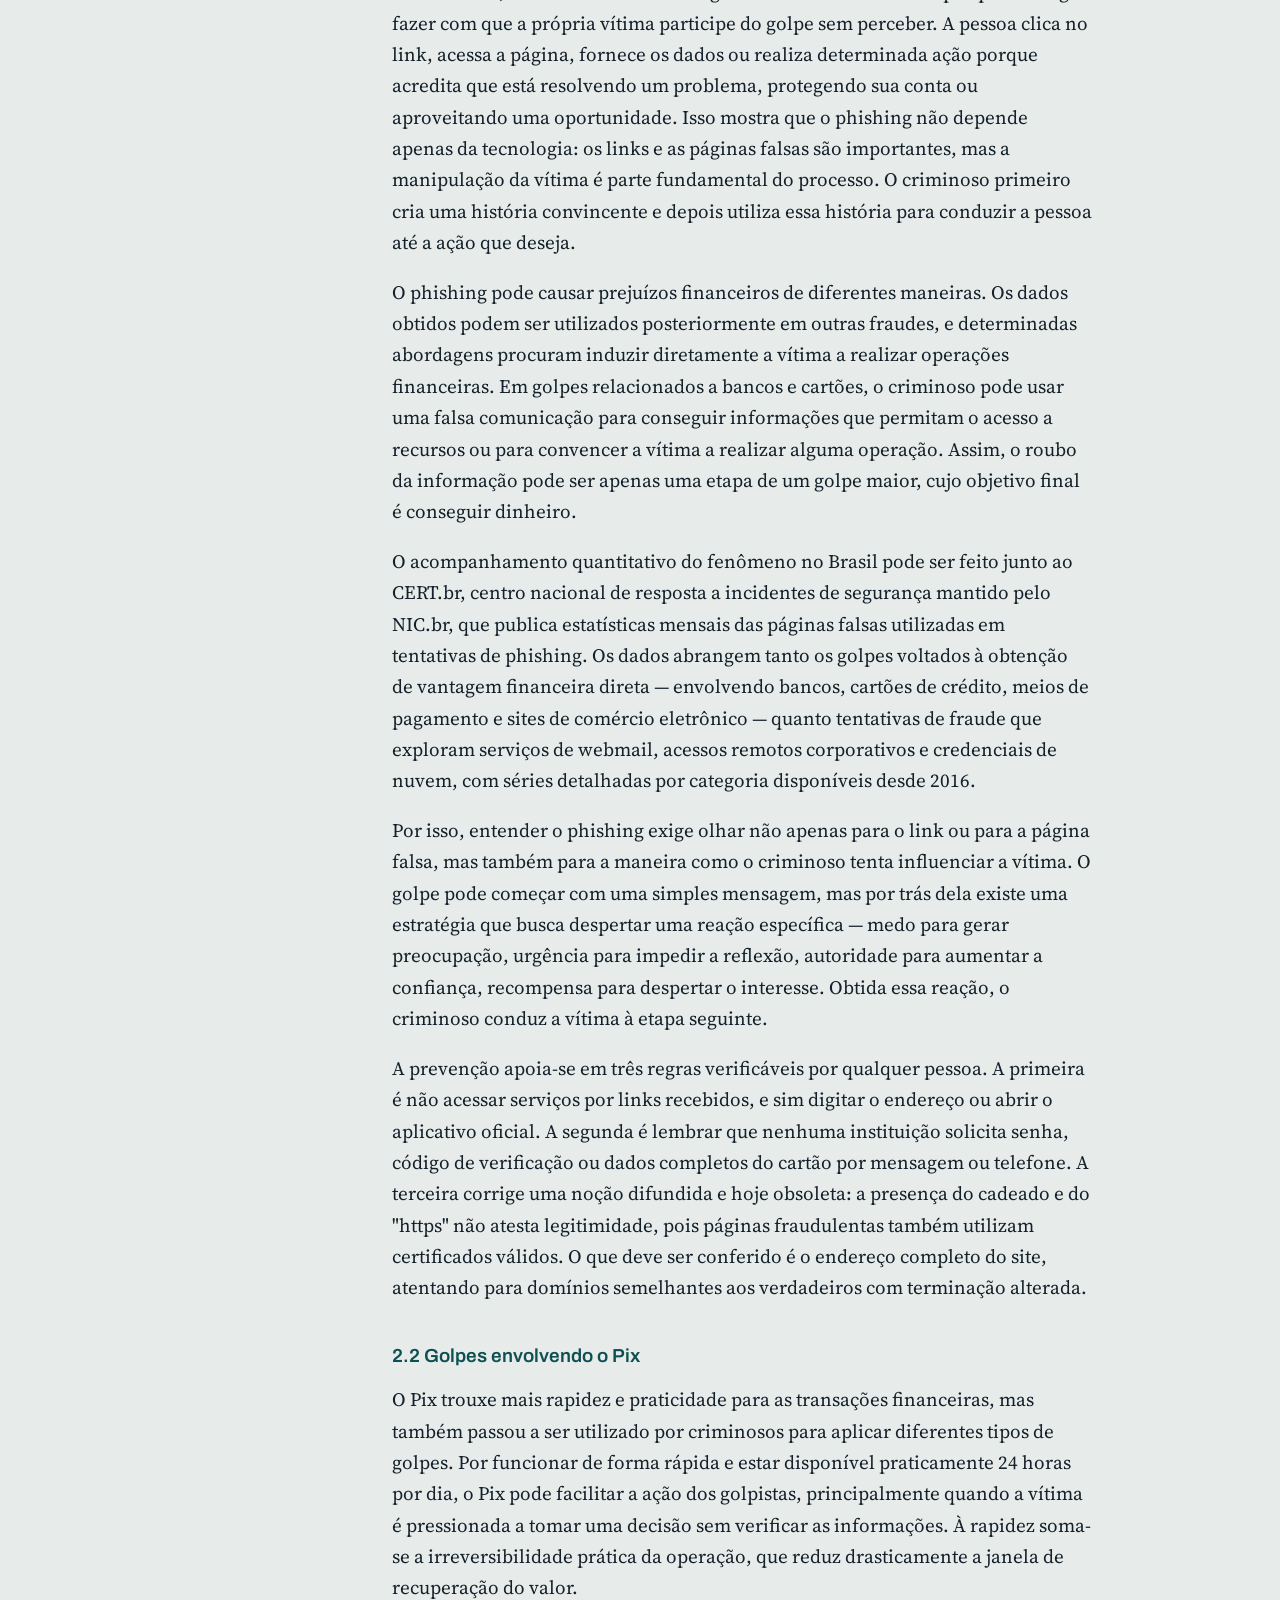
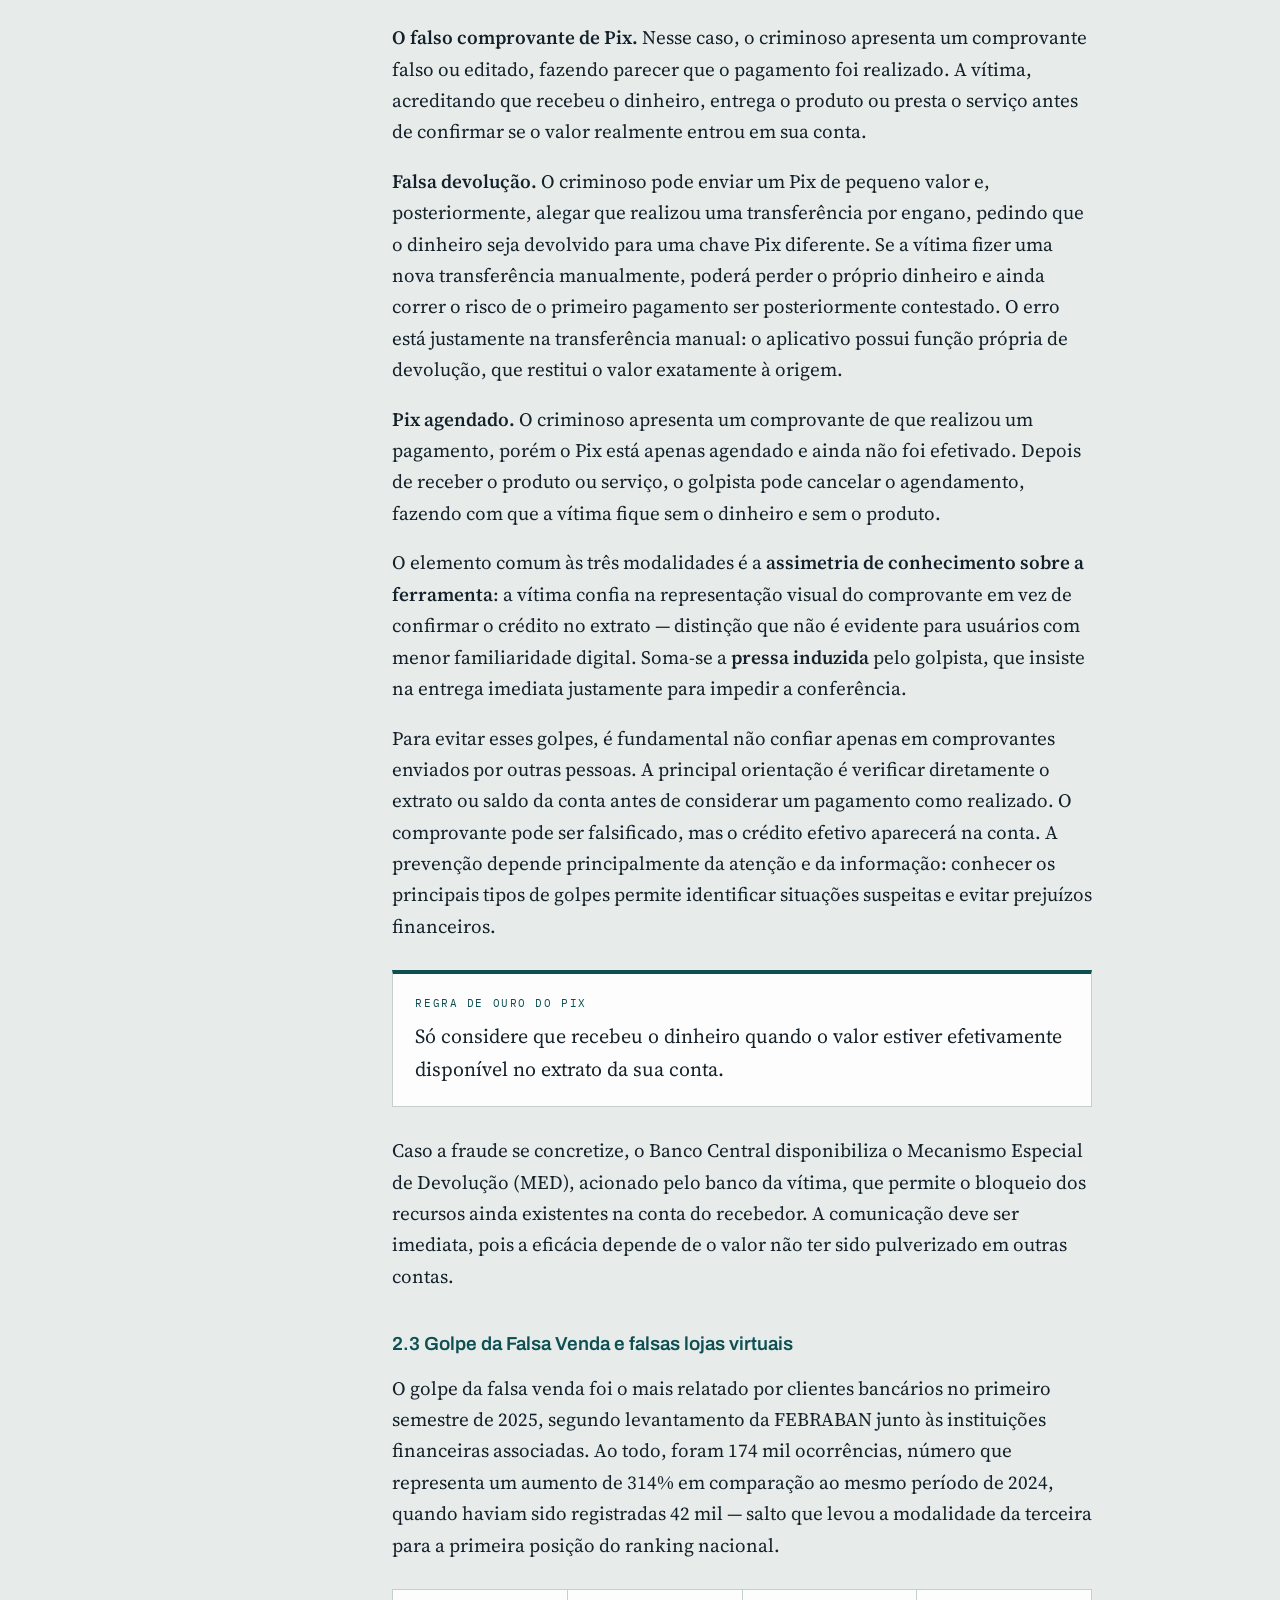
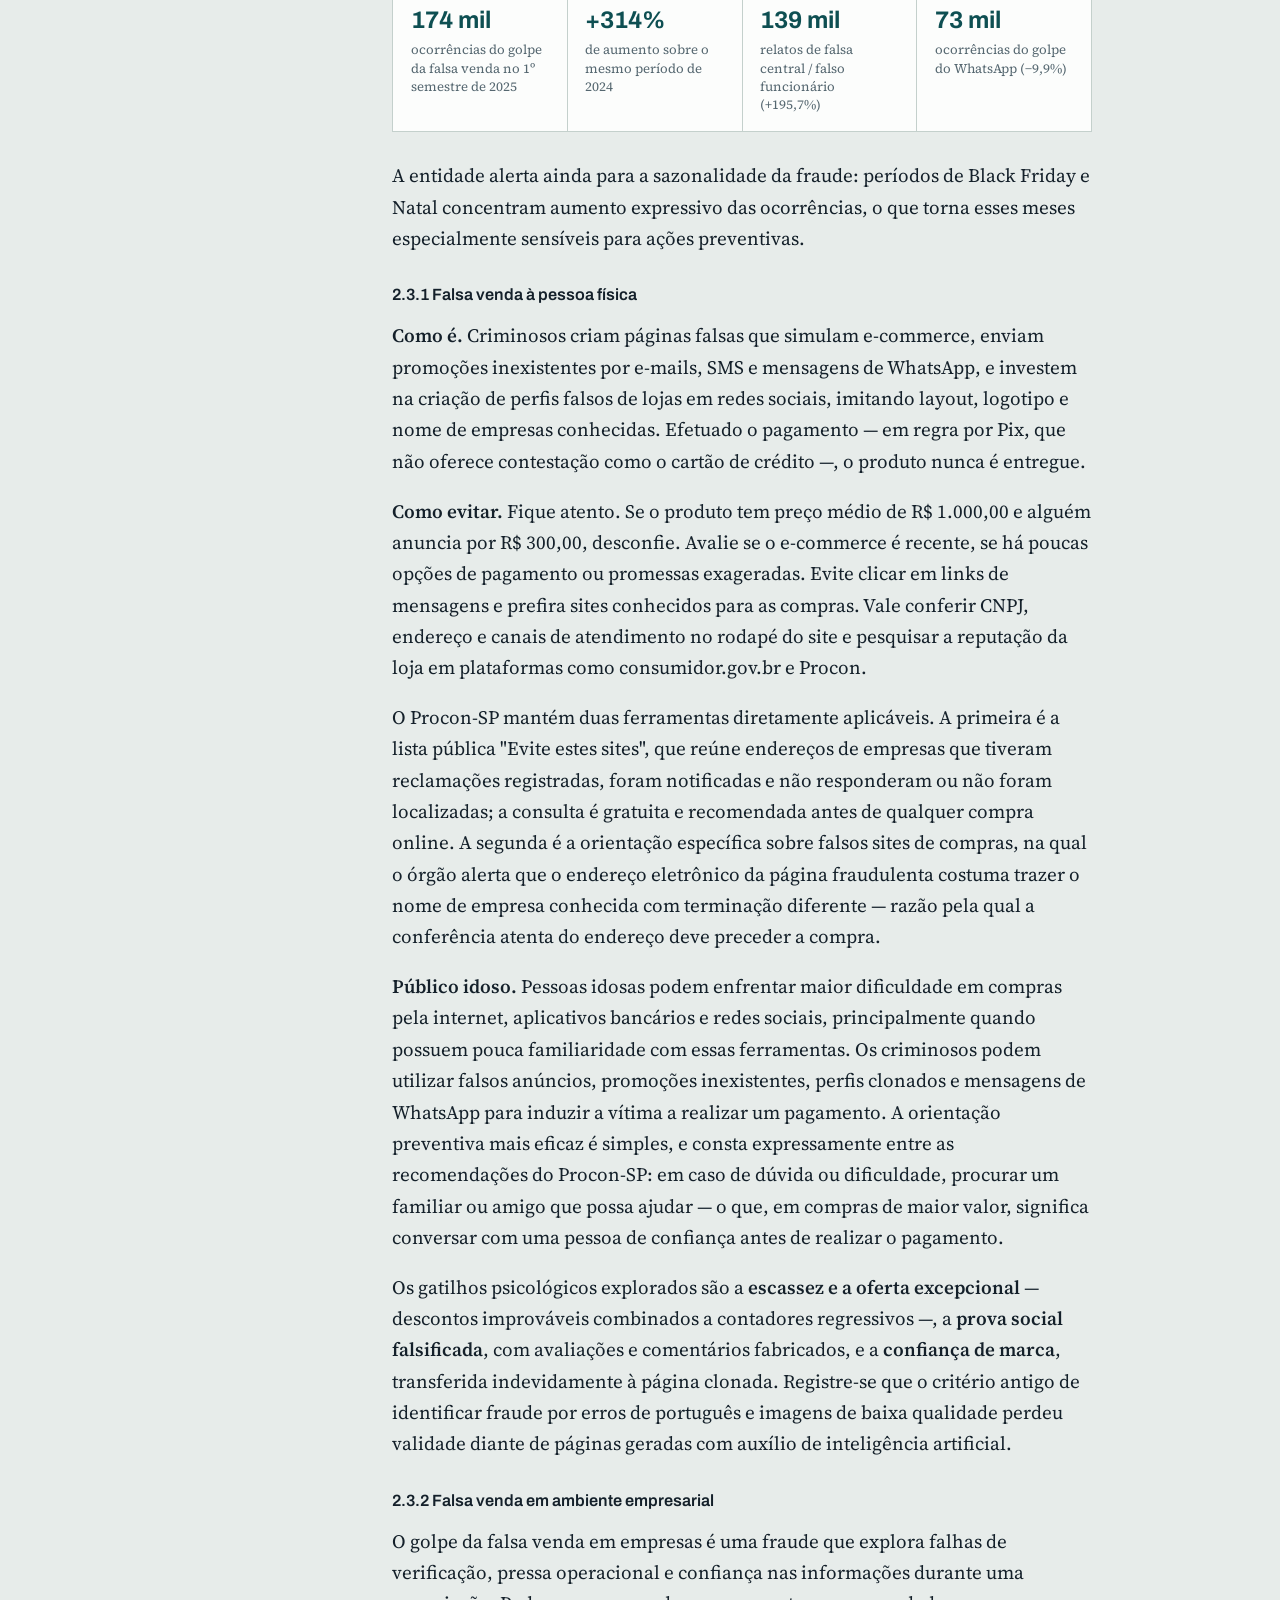
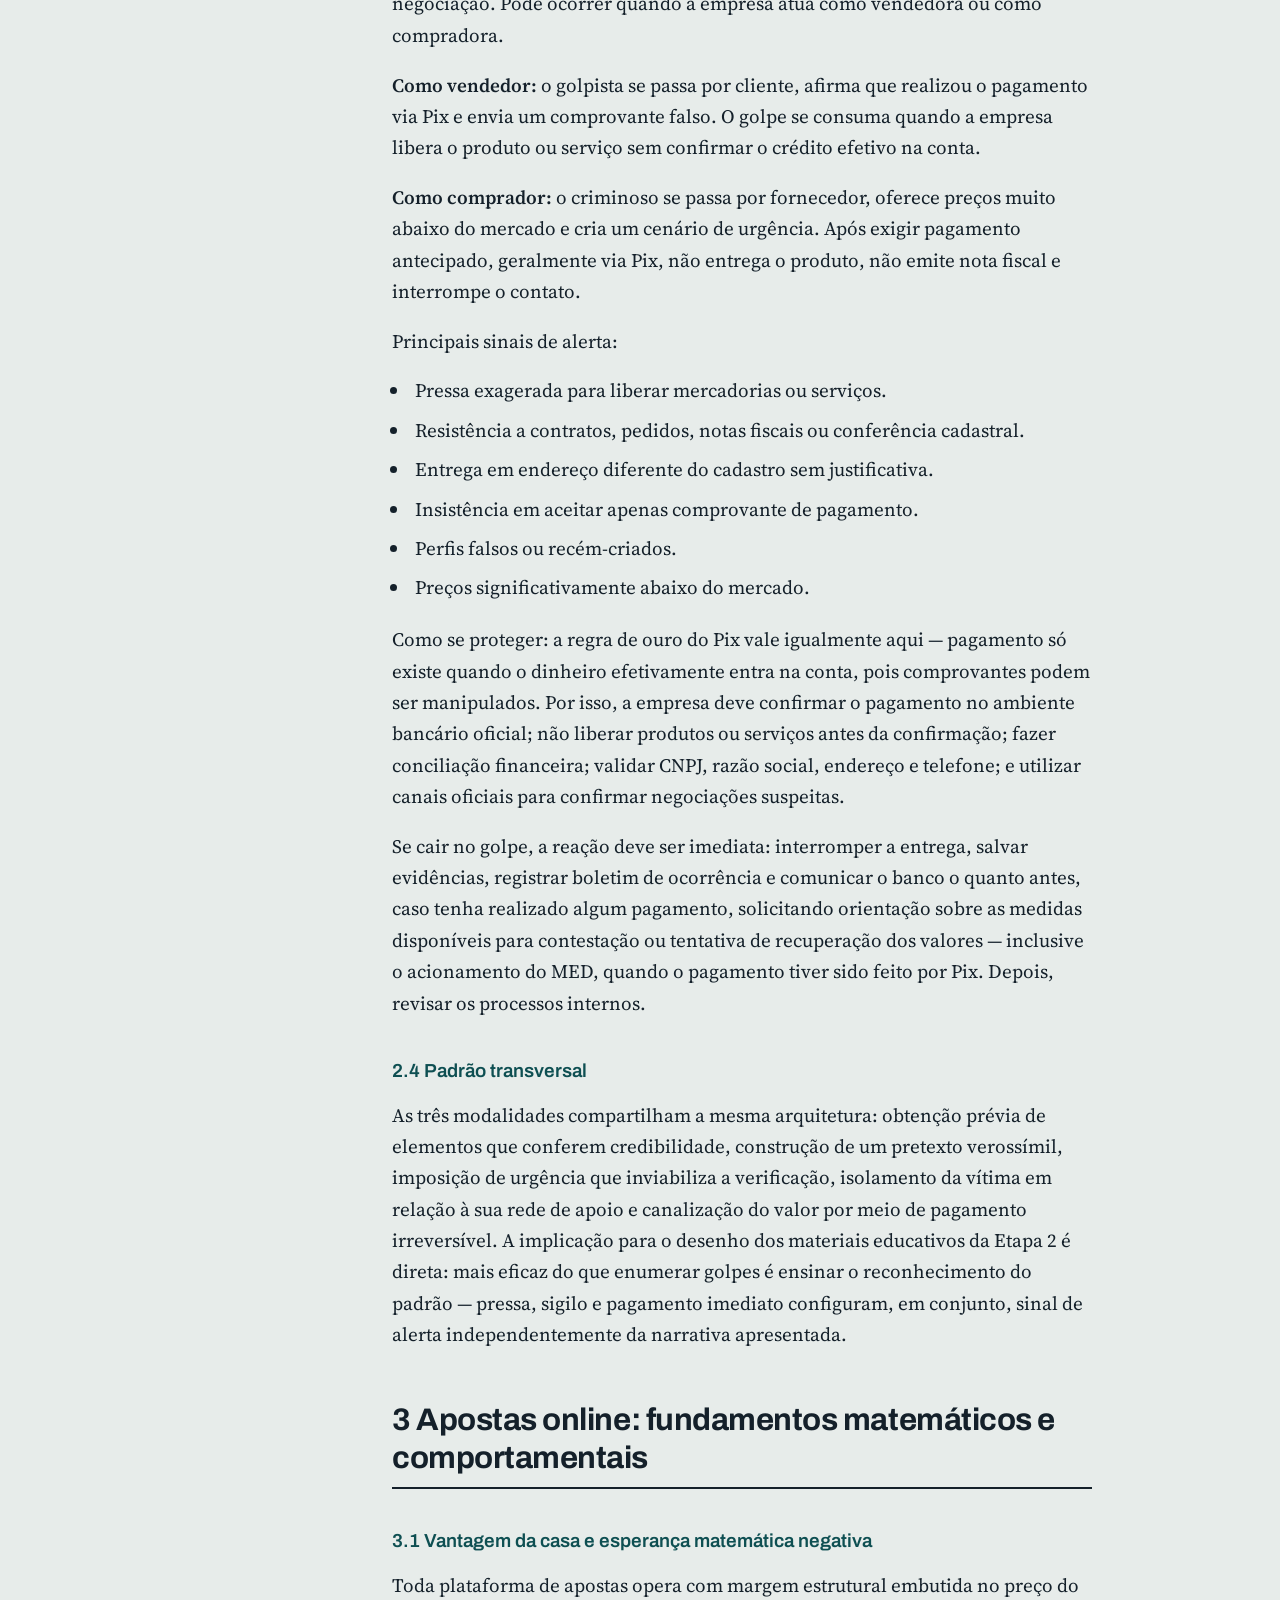
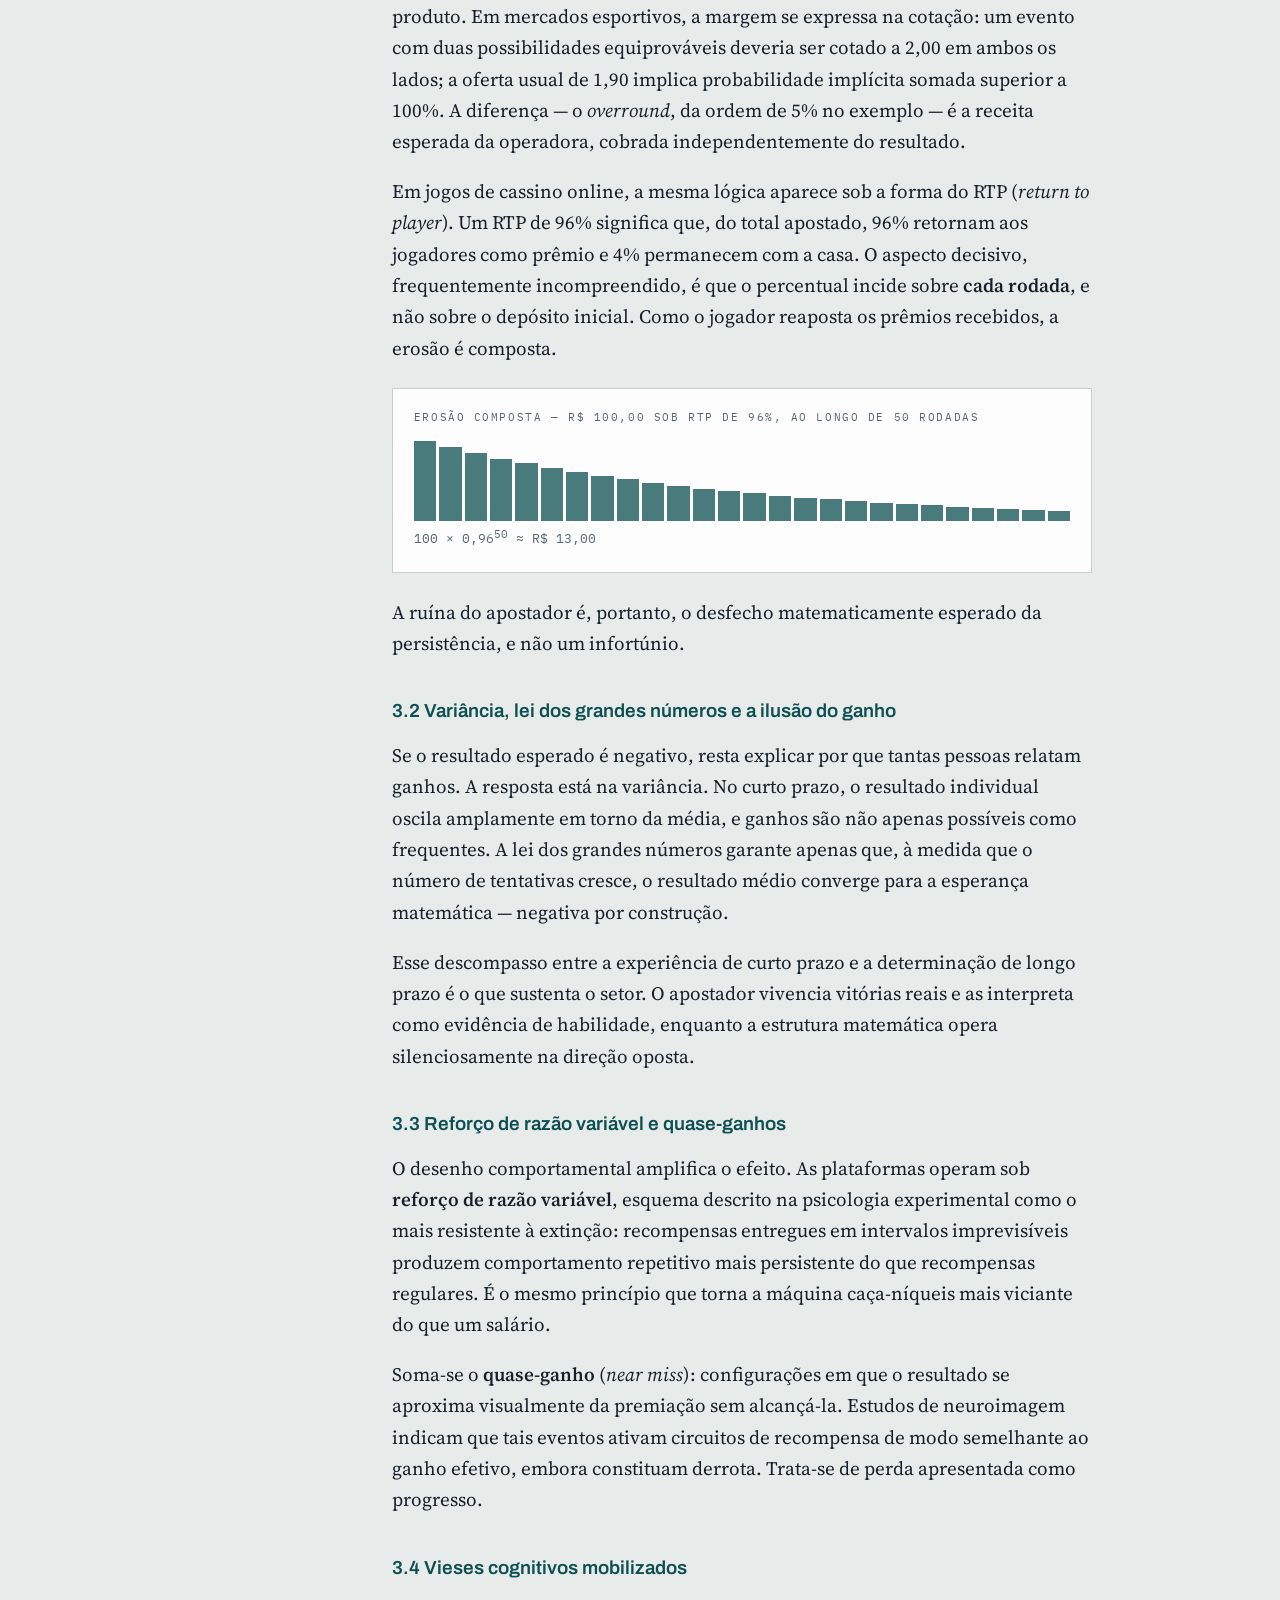
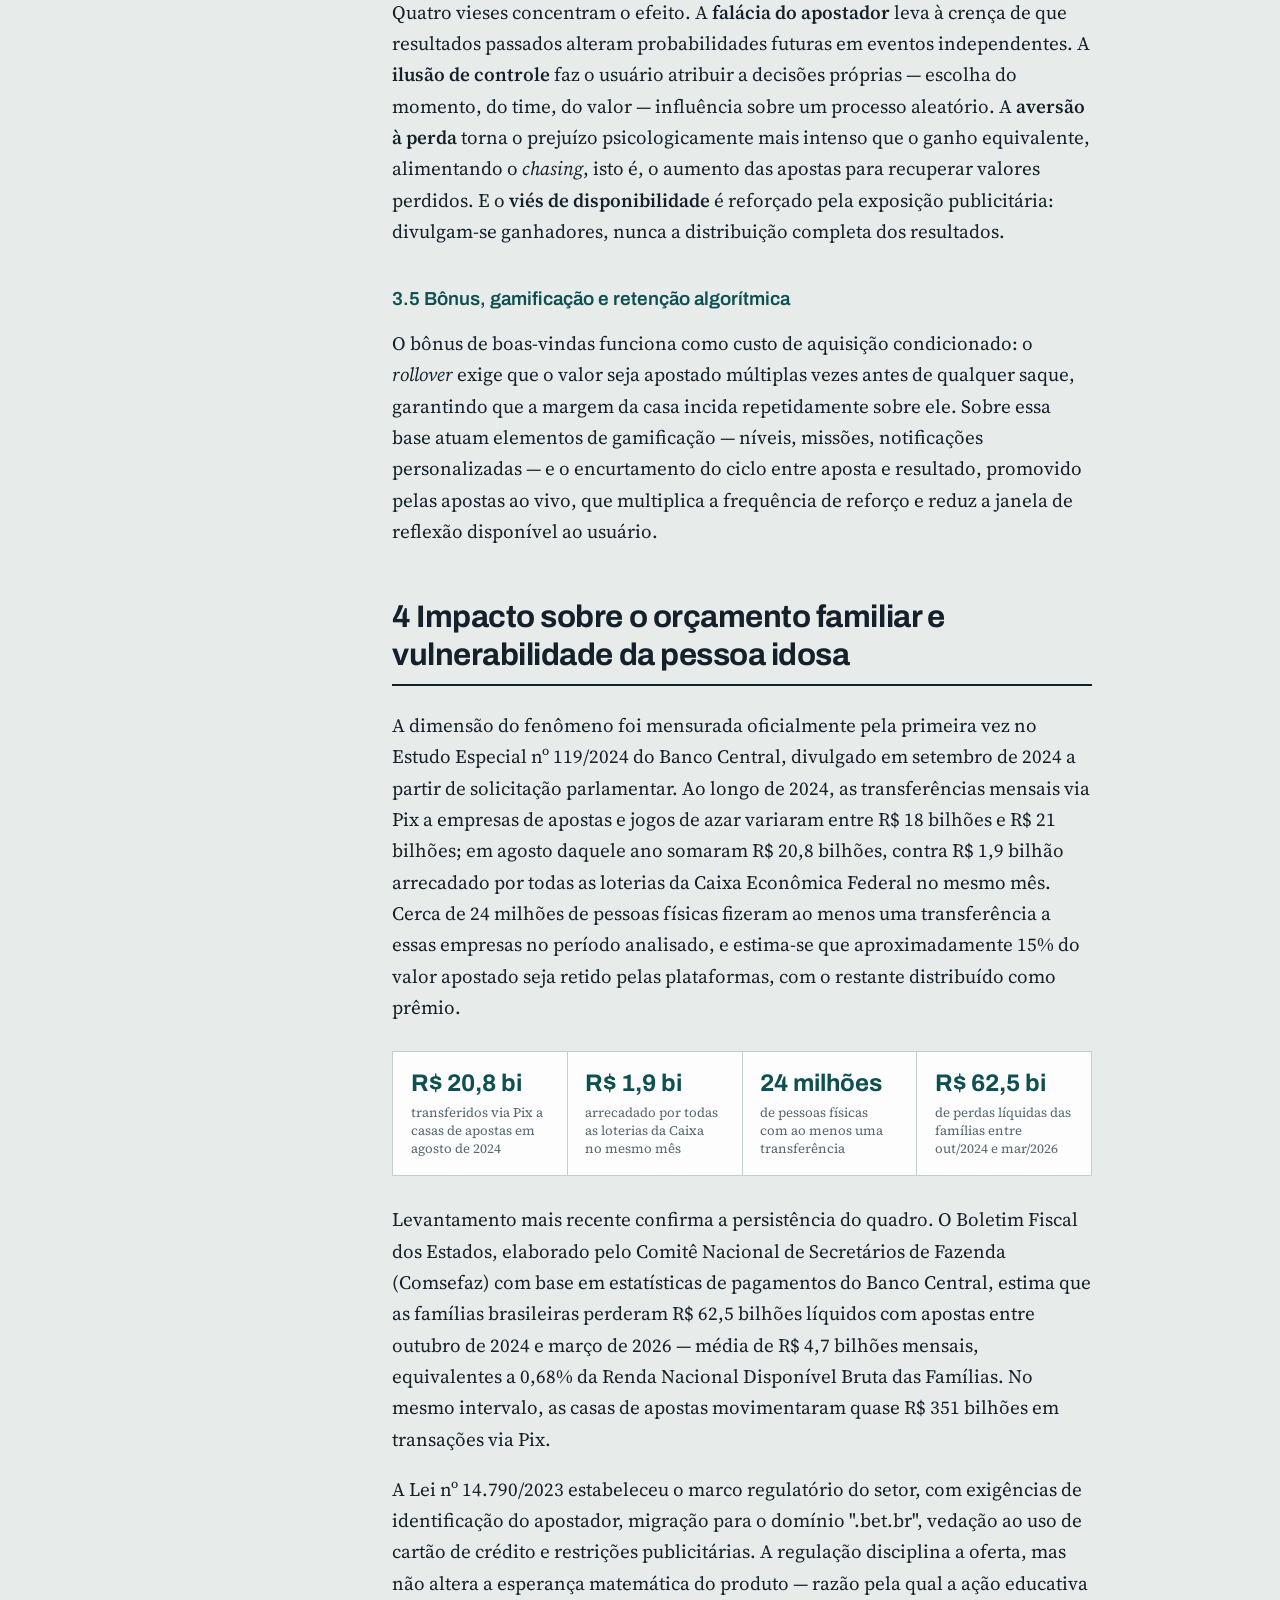
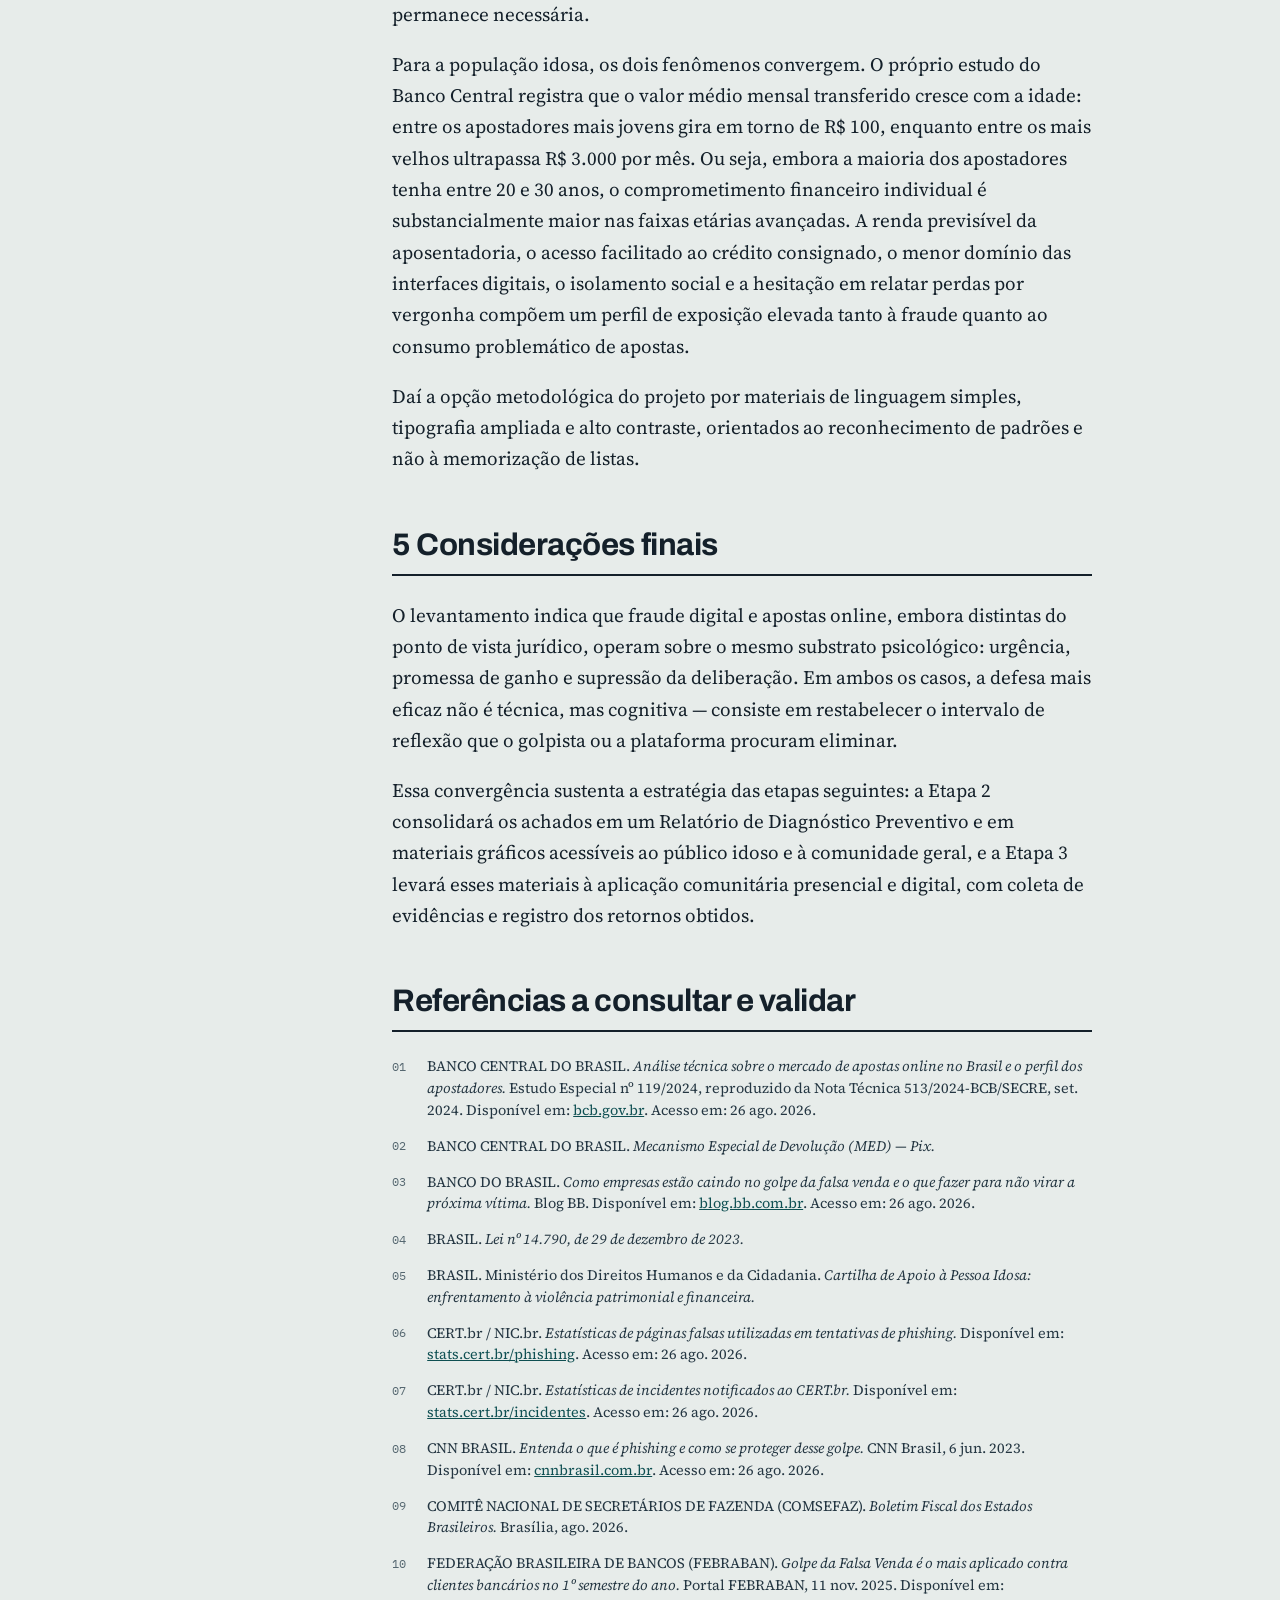
==== commit 9a3379ac: "Etapa 2: diagnostico e materiais" ====
--- a/index.html
+++ b/index.html
@@ -219,6 +219,13 @@
   .masthead .sub,.eyebrow{color:#444}
   section{page-break-inside:avoid}
 }
+
+/* ---------- aviso de atualizacao ---------- */
+.aviso-etapa1{background:#FBF3DC;border-top:1px solid var(--line);border-bottom:1px solid var(--line);
+  padding:1.3rem clamp(1.25rem,5vw,3rem)}
+.aviso-etapa1-in{max-width:1180px;margin:0 auto;font-size:.93rem;line-height:1.55;color:#3A3122}
+.aviso-etapa1-in a{color:var(--teal)}
+@media print{.aviso-etapa1{background:#fff}}
 
 /* ---------- bloco de continuidade ---------- */
 .proximo{background:var(--surface);border-top:1px solid var(--line);
@@ -278,6 +285,17 @@
       <span class="ico" aria-hidden="true">↓</span>
       <span>Baixar a pesquisa completa <em>PDF</em></span>
     </a>
+  </div>
+</div>
+
+<div class="aviso-etapa1">
+  <div class="aviso-etapa1-in">
+    <strong>Nota de atualização — outubro de 2026.</strong>
+    Esta pesquisa foi concluída em agosto de 2026, quando as apostas online eram reguladas pela Lei nº 14.790/2023.
+    Em 25 de setembro de 2026, a Medida Provisória nº 1.394 proibiu a atividade no país. A medida está em vigor,
+    mas depende de votação no Congresso e é questionada no STF. A análise matemática e comportamental desta página
+    continua válida — ela não depende do regime legal. O novo cenário é tratado na
+    <a href="diagnostico.html#d36">seção 3.6 do diagnóstico</a>.
   </div>
 </div>
 
